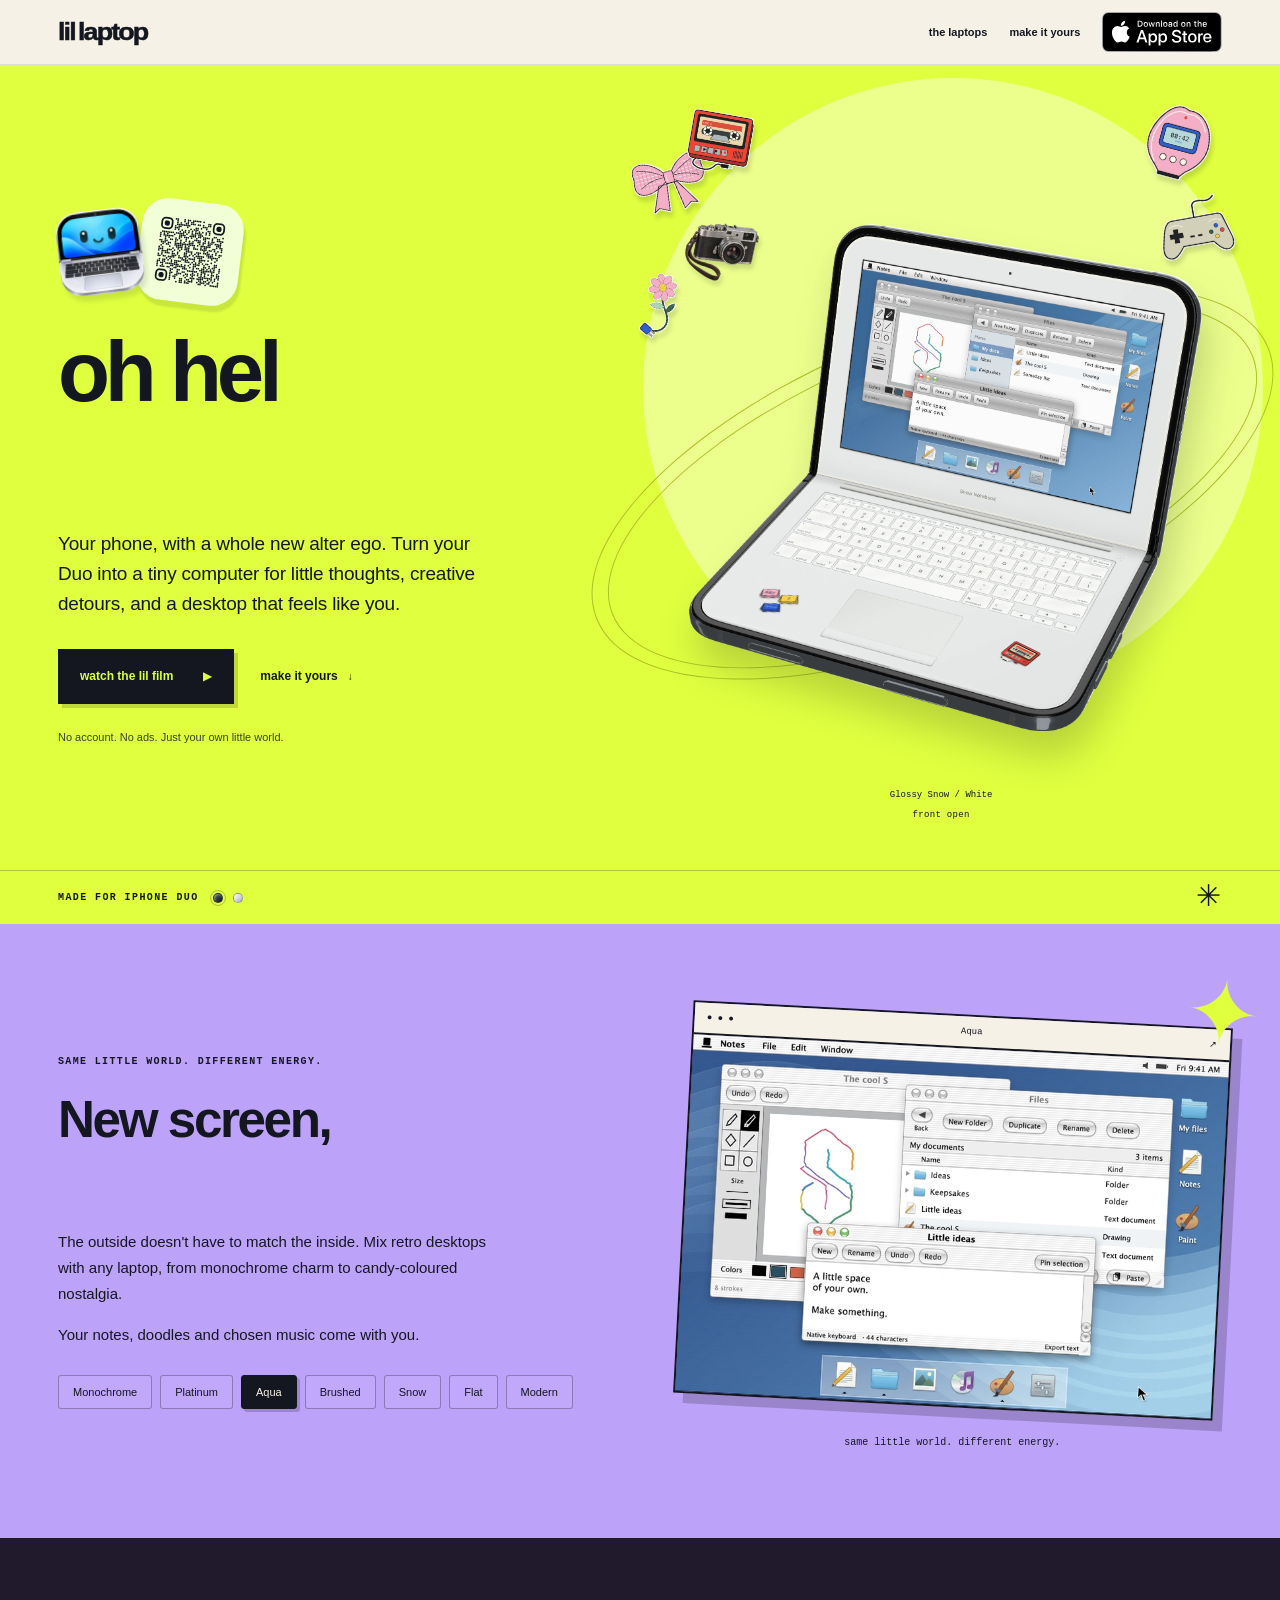
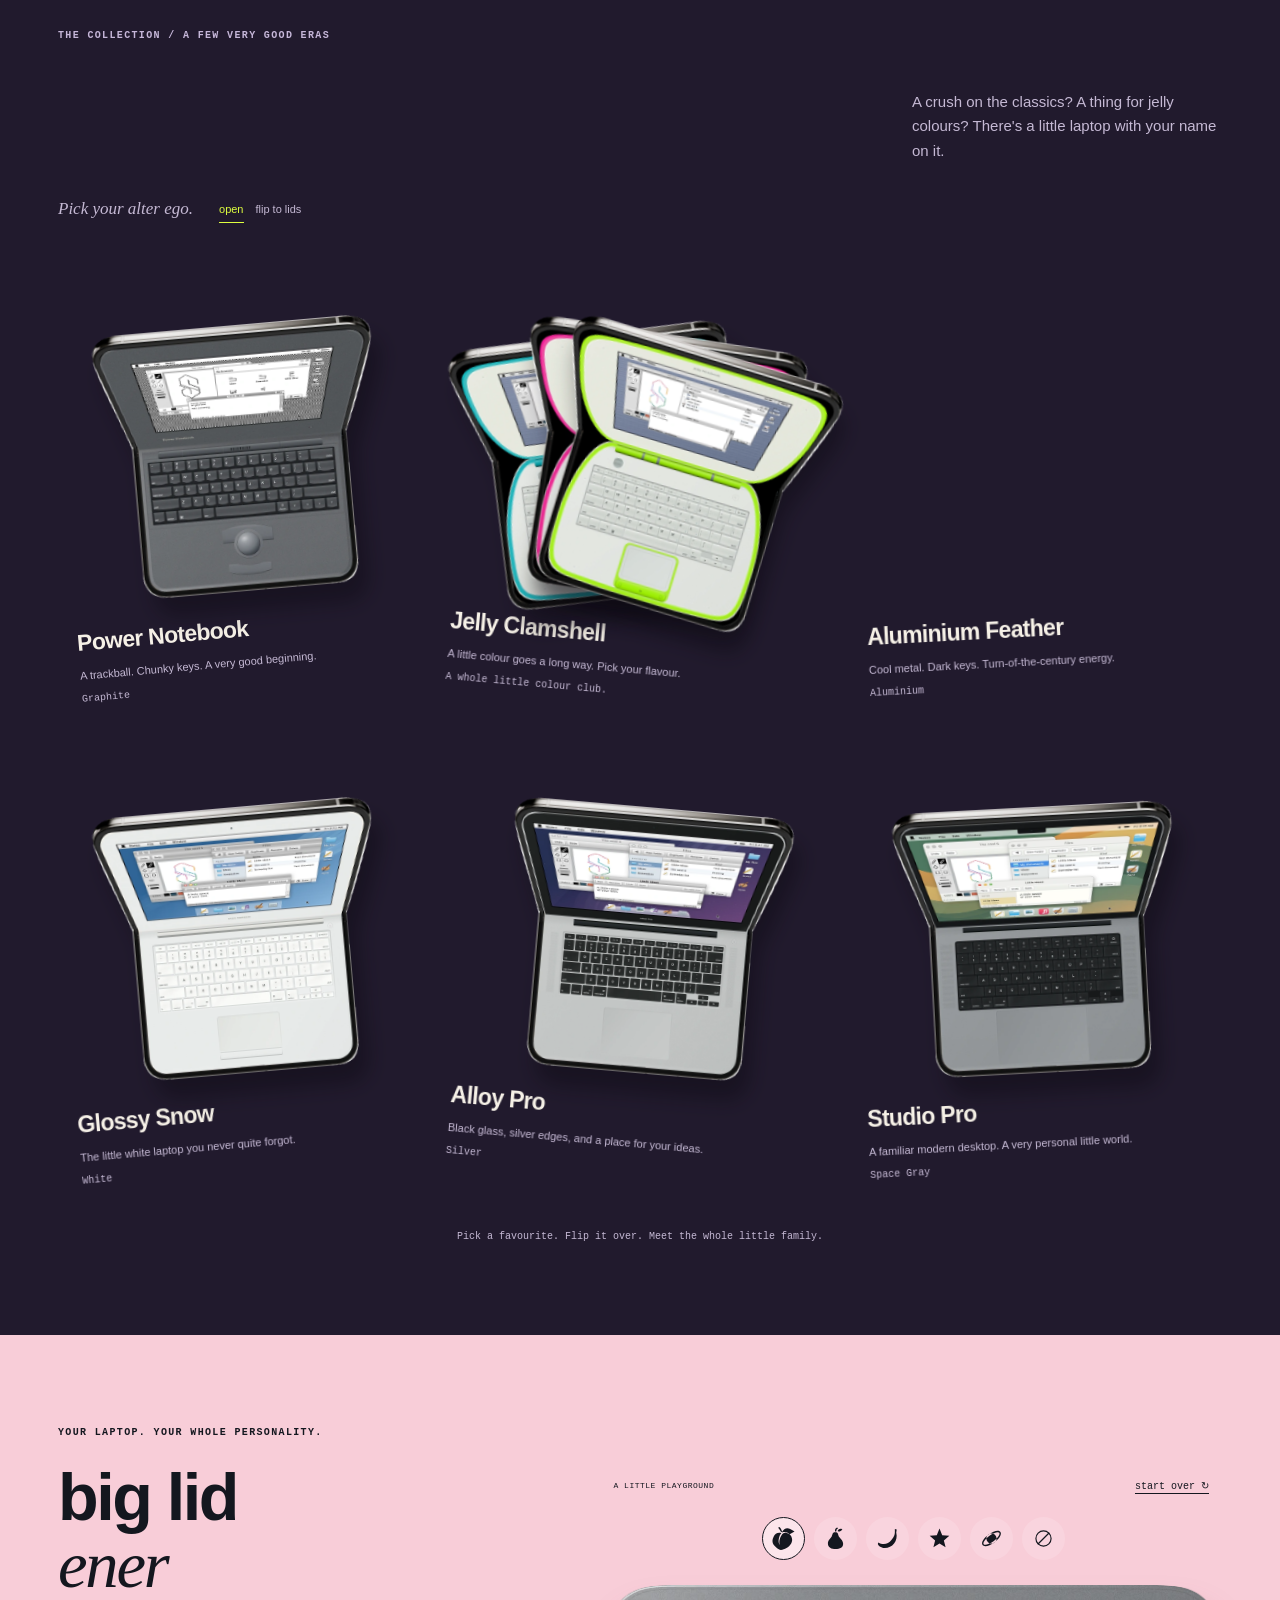
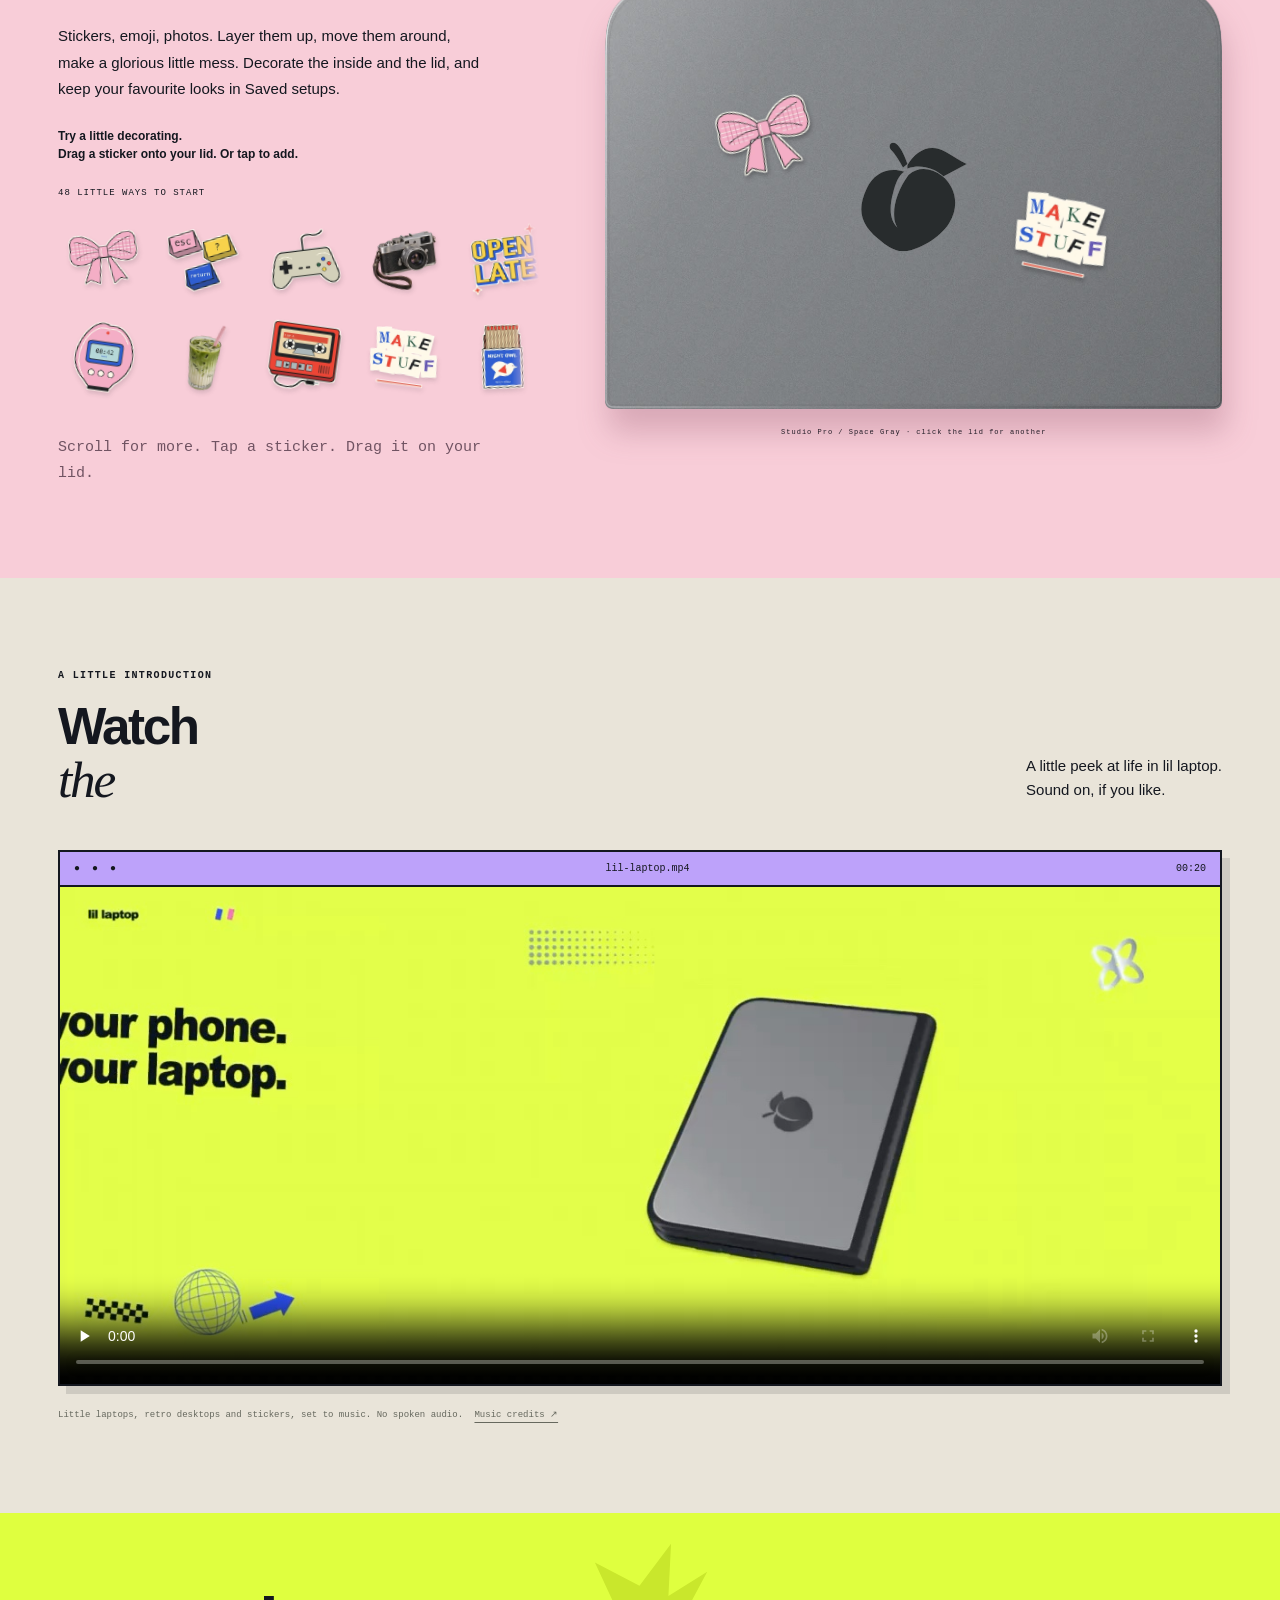
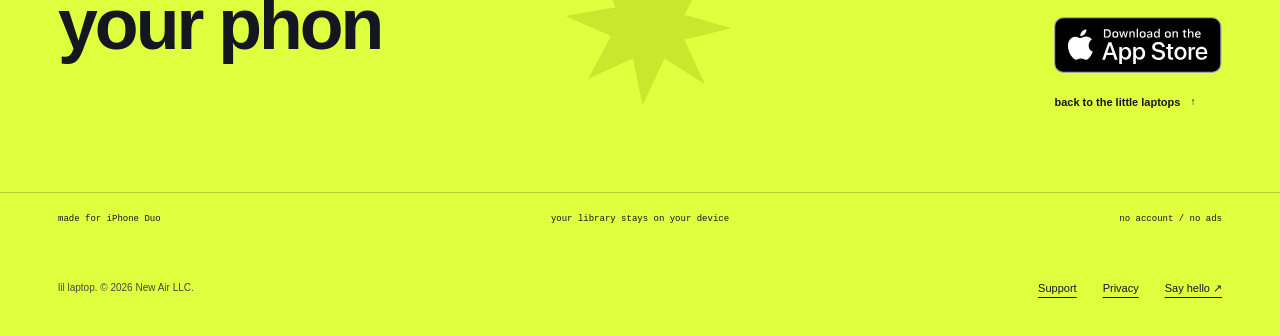
==== index.html @ af4fe659 "Keep approved window screenshots with the QR update Restore the approved overlapping Finder, Paint a" ====
<!doctype html>
<html lang="en"><head><meta charset="utf-8"><meta name="viewport" content="width=device-width,initial-scale=1">
<meta name="description" content="Turn your iPhone Duo into your own little laptop. Explore the collection, flip over their lids, and make room for notes, doodles, music and a little personality.">
<meta name="theme-color" content="#dfff3f"><meta http-equiv="Content-Security-Policy" content="default-src 'none'; style-src 'self' 'unsafe-inline'; script-src 'self'; img-src 'self'; media-src 'self'; base-uri 'none'; form-action 'none'">
<meta property="og:type" content="website"><meta property="og:title" content="lil laptop — old soul. new screen."><meta property="og:description" content="Laptop looks. Your own little world on iPhone Duo."><meta property="og:url" content="https://sentry93.github.io/lil-laptop/"><meta property="og:image" content="https://sentry93.github.io/lil-laptop/social.jpg?v=20261019-three-windows"><meta name="twitter:card" content="summary_large_image">
<link rel="canonical" href="https://sentry93.github.io/lil-laptop/"><link rel="icon" href="icon-32.png" sizes="32x32"><link rel="apple-touch-icon" href="icon-180.png"><link rel="stylesheet" href="style.css?v=20261019-qr-pop"><link rel="preload" href="hero-snow-open.webp?v=20261019-three-windows" as="image" fetchpriority="high"><script src="site.js?v=20261019-three-windows" defer></script><title>lil laptop — oh hello. again.</title><noscript><style>.hero-art[data-loading=true]{visibility:visible}</style></noscript></head>
<body><a class="skip" href="#main">Skip to content</a>
<header class="site-header"><div class="wrap nav-inner"><a class="brand" href="./" aria-label="lil laptop home"><span class="nav-icon" aria-hidden="true"><span class="app-icon-shell"><img src="lil-laptop-app-icon-1024.png" width="28" height="28" alt="" draggable="false"></span></span><span class="wordmark">lil laptop</span></a><nav aria-label="Main"><a href="#collection">the laptops</a><a href="#customize">make it yours</a><div class="nav-download"><a class="app-store-badge" href="https://apps.apple.com/us/app/lil-laptop/id6824160964" aria-label="Download lil laptop on the App Store"><svg aria-hidden="true" focusable="false" xmlns="http://www.w3.org/2000/svg" width="119.66407" height="40" viewBox="0 0 119.66407 40"><g><g><g><path d="M110.13477,0H9.53468c-.3667,0-.729,0-1.09473.002-.30615.002-.60986.00781-.91895.0127A13.21476,13.21476,0,0,0,5.5171.19141a6.66509,6.66509,0,0,0-1.90088.627A6.43779,6.43779,0,0,0,1.99757,1.99707,6.25844,6.25844,0,0,0,.81935,3.61816a6.60119,6.60119,0,0,0-.625,1.90332,12.993,12.993,0,0,0-.1792,2.002C.00587,7.83008.00489,8.1377,0,8.44434V31.5586c.00489.3105.00587.6113.01515.9219a12.99232,12.99232,0,0,0,.1792,2.0019,6.58756,6.58756,0,0,0,.625,1.9043A6.20778,6.20778,0,0,0,1.99757,38.001a6.27445,6.27445,0,0,0,1.61865,1.1787,6.70082,6.70082,0,0,0,1.90088.6308,13.45514,13.45514,0,0,0,2.0039.1768c.30909.0068.6128.0107.91895.0107C8.80567,40,9.168,40,9.53468,40H110.13477c.3594,0,.7246,0,1.084-.002.3047,0,.6172-.0039.9219-.0107a13.279,13.279,0,0,0,2-.1768,6.80432,6.80432,0,0,0,1.9082-.6308,6.27742,6.27742,0,0,0,1.6172-1.1787,6.39482,6.39482,0,0,0,1.1816-1.6143,6.60413,6.60413,0,0,0,.6191-1.9043,13.50643,13.50643,0,0,0,.1856-2.0019c.0039-.3106.0039-.6114.0039-.9219.0078-.3633.0078-.7246.0078-1.0938V9.53613c0-.36621,0-.72949-.0078-1.09179,0-.30664,0-.61426-.0039-.9209a13.5071,13.5071,0,0,0-.1856-2.002,6.6177,6.6177,0,0,0-.6191-1.90332,6.46619,6.46619,0,0,0-2.7988-2.7998,6.76754,6.76754,0,0,0-1.9082-.627,13.04394,13.04394,0,0,0-2-.17676c-.3047-.00488-.6172-.01074-.9219-.01269-.3594-.002-.7246-.002-1.084-.002Z" style="fill: #a6a6a6"/><path d="M8.44483,39.125c-.30468,0-.602-.0039-.90429-.0107a12.68714,12.68714,0,0,1-1.86914-.1631,5.88381,5.88381,0,0,1-1.65674-.5479,5.40573,5.40573,0,0,1-1.397-1.0166,5.32082,5.32082,0,0,1-1.02051-1.3965,5.72186,5.72186,0,0,1-.543-1.6572,12.41351,12.41351,0,0,1-.1665-1.875c-.00634-.2109-.01464-.9131-.01464-.9131V8.44434S.88185,7.75293.8877,7.5498a12.37039,12.37039,0,0,1,.16553-1.87207,5.7555,5.7555,0,0,1,.54346-1.6621A5.37349,5.37349,0,0,1,2.61183,2.61768,5.56543,5.56543,0,0,1,4.01417,1.59521a5.82309,5.82309,0,0,1,1.65332-.54394A12.58589,12.58589,0,0,1,7.543.88721L8.44532.875H111.21387l.9131.0127a12.38493,12.38493,0,0,1,1.8584.16259,5.93833,5.93833,0,0,1,1.6709.54785,5.59374,5.59374,0,0,1,2.415,2.41993,5.76267,5.76267,0,0,1,.5352,1.64892,12.995,12.995,0,0,1,.1738,1.88721c.0029.2832.0029.5874.0029.89014.0079.375.0079.73193.0079,1.09179V30.4648c0,.3633,0,.7178-.0079,1.0752,0,.3252,0,.6231-.0039.9297a12.73126,12.73126,0,0,1-.1709,1.8535,5.739,5.739,0,0,1-.54,1.67,5.48029,5.48029,0,0,1-1.0156,1.3857,5.4129,5.4129,0,0,1-1.3994,1.0225,5.86168,5.86168,0,0,1-1.668.5498,12.54218,12.54218,0,0,1-1.8692.1631c-.2929.0068-.5996.0107-.8974.0107l-1.084.002Z"/></g><g data-name="&lt;Group&gt;"><g data-name="&lt;Group&gt;"><g data-name="&lt;Group&gt;"><path data-name="&lt;Path&gt;" d="M24.76888,20.30068a4.94881,4.94881,0,0,1,2.35656-4.15206,5.06566,5.06566,0,0,0-3.99116-2.15768c-1.67924-.17626-3.30719,1.00483-4.1629,1.00483-.87227,0-2.18977-.98733-3.6085-.95814a5.31529,5.31529,0,0,0-4.47292,2.72787c-1.934,3.34842-.49141,8.26947,1.3612,10.97608.9269,1.32535,2.01018,2.8058,3.42763,2.7533,1.38706-.05753,1.9051-.88448,3.5794-.88448,1.65876,0,2.14479.88448,3.591.8511,1.48838-.02416,2.42613-1.33124,3.32051-2.66914a10.962,10.962,0,0,0,1.51842-3.09251A4.78205,4.78205,0,0,1,24.76888,20.30068Z" style="fill: #fff"/><path data-name="&lt;Path&gt;" d="M22.03725,12.21089a4.87248,4.87248,0,0,0,1.11452-3.49062,4.95746,4.95746,0,0,0-3.20758,1.65961,4.63634,4.63634,0,0,0-1.14371,3.36139A4.09905,4.09905,0,0,0,22.03725,12.21089Z" style="fill: #fff"/></g></g><g><path d="M42.30227,27.13965h-4.7334l-1.13672,3.35645H34.42727l4.4834-12.418h2.083l4.4834,12.418H43.438ZM38.0591,25.59082h3.752l-1.84961-5.44727h-.05176Z" style="fill: #fff"/><path d="M55.15969,25.96973c0,2.81348-1.50586,4.62109-3.77832,4.62109a3.0693,3.0693,0,0,1-2.84863-1.584h-.043v4.48438h-1.8584V21.44238H48.4302v1.50586h.03418a3.21162,3.21162,0,0,1,2.88281-1.60059C53.645,21.34766,55.15969,23.16406,55.15969,25.96973Zm-1.91016,0c0-1.833-.94727-3.03809-2.39258-3.03809-1.41992,0-2.375,1.23047-2.375,3.03809,0,1.82422.95508,3.0459,2.375,3.0459C52.30227,29.01563,53.24953,27.81934,53.24953,25.96973Z" style="fill: #fff"/><path d="M65.12453,25.96973c0,2.81348-1.50586,4.62109-3.77832,4.62109a3.0693,3.0693,0,0,1-2.84863-1.584h-.043v4.48438h-1.8584V21.44238H58.395v1.50586h.03418A3.21162,3.21162,0,0,1,61.312,21.34766C63.60988,21.34766,65.12453,23.16406,65.12453,25.96973Zm-1.91016,0c0-1.833-.94727-3.03809-2.39258-3.03809-1.41992,0-2.375,1.23047-2.375,3.03809,0,1.82422.95508,3.0459,2.375,3.0459C62.26711,29.01563,63.21438,27.81934,63.21438,25.96973Z" style="fill: #fff"/><path d="M71.71047,27.03613c.1377,1.23145,1.334,2.04,2.96875,2.04,1.56641,0,2.69336-.80859,2.69336-1.91895,0-.96387-.67969-1.541-2.28906-1.93652l-1.60937-.3877c-2.28027-.55078-3.33887-1.61719-3.33887-3.34766,0-2.14258,1.86719-3.61426,4.51855-3.61426,2.624,0,4.42285,1.47168,4.4834,3.61426h-1.876c-.1123-1.23926-1.13672-1.9873-2.63379-1.9873s-2.52148.75684-2.52148,1.8584c0,.87793.6543,1.39453,2.25488,1.79l1.36816.33594c2.54785.60254,3.60645,1.626,3.60645,3.44238,0,2.32324-1.85059,3.77832-4.79395,3.77832-2.75391,0-4.61328-1.4209-4.7334-3.667Z" style="fill: #fff"/><path d="M83.34621,19.2998v2.14258h1.72168v1.47168H83.34621v4.99121c0,.77539.34473,1.13672,1.10156,1.13672a5.80752,5.80752,0,0,0,.61133-.043v1.46289a5.10351,5.10351,0,0,1-1.03223.08594c-1.833,0-2.54785-.68848-2.54785-2.44434V22.91406H80.16262V21.44238H81.479V19.2998Z" style="fill: #fff"/><path d="M86.065,25.96973c0-2.84863,1.67773-4.63867,4.29395-4.63867,2.625,0,4.29492,1.79,4.29492,4.63867,0,2.85645-1.66113,4.63867-4.29492,4.63867C87.72609,30.6084,86.065,28.82617,86.065,25.96973Zm6.69531,0c0-1.9541-.89551-3.10742-2.40137-3.10742s-2.40039,1.16211-2.40039,3.10742c0,1.96191.89453,3.10645,2.40039,3.10645S92.76027,27.93164,92.76027,25.96973Z" style="fill: #fff"/><path d="M96.18606,21.44238h1.77246v1.541h.043a2.1594,2.1594,0,0,1,2.17773-1.63574,2.86616,2.86616,0,0,1,.63672.06934v1.73828a2.59794,2.59794,0,0,0-.835-.1123,1.87264,1.87264,0,0,0-1.93652,2.083v5.37012h-1.8584Z" style="fill: #fff"/><path d="M109.3843,27.83691c-.25,1.64355-1.85059,2.77148-3.89844,2.77148-2.63379,0-4.26855-1.76465-4.26855-4.5957,0-2.83984,1.64355-4.68164,4.19043-4.68164,2.50488,0,4.08008,1.7207,4.08008,4.46582v.63672h-6.39453v.1123a2.358,2.358,0,0,0,2.43555,2.56445,2.04834,2.04834,0,0,0,2.09082-1.27344Zm-6.28223-2.70215h4.52637a2.1773,2.1773,0,0,0-2.2207-2.29785A2.292,2.292,0,0,0,103.10207,25.13477Z" style="fill: #fff"/></g></g></g><g data-name="&lt;Group&gt;"><g><path d="M37.82619,8.731a2.63964,2.63964,0,0,1,2.80762,2.96484c0,1.90625-1.03027,3.002-2.80762,3.002H35.67092V8.731Zm-1.22852,5.123h1.125a1.87588,1.87588,0,0,0,1.96777-2.146,1.881,1.881,0,0,0-1.96777-2.13379h-1.125Z" style="fill: #fff"/><path d="M41.68068,12.44434a2.13323,2.13323,0,1,1,4.24707,0,2.13358,2.13358,0,1,1-4.24707,0Zm3.333,0c0-.97607-.43848-1.54687-1.208-1.54687-.77246,0-1.207.5708-1.207,1.54688,0,.98389.43457,1.55029,1.207,1.55029C44.57522,13.99463,45.01369,13.42432,45.01369,12.44434Z" style="fill: #fff"/><path d="M51.57326,14.69775h-.92187l-.93066-3.31641h-.07031l-.92676,3.31641h-.91309l-1.24121-4.50293h.90137l.80664,3.436h.06641l.92578-3.436h.85254l.92578,3.436h.07031l.80273-3.436h.88867Z" style="fill: #fff"/><path d="M53.85354,10.19482H54.709v.71533h.06641a1.348,1.348,0,0,1,1.34375-.80225,1.46456,1.46456,0,0,1,1.55859,1.6748v2.915h-.88867V12.00586c0-.72363-.31445-1.0835-.97168-1.0835a1.03294,1.03294,0,0,0-1.0752,1.14111v2.63428h-.88867Z" style="fill: #fff"/><path d="M59.09377,8.437h.88867v6.26074h-.88867Z" style="fill: #fff"/><path d="M61.21779,12.44434a2.13346,2.13346,0,1,1,4.24756,0,2.1338,2.1338,0,1,1-4.24756,0Zm3.333,0c0-.97607-.43848-1.54687-1.208-1.54687-.77246,0-1.207.5708-1.207,1.54688,0,.98389.43457,1.55029,1.207,1.55029C64.11232,13.99463,64.5508,13.42432,64.5508,12.44434Z" style="fill: #fff"/><path d="M66.4009,13.42432c0-.81055.60352-1.27783,1.6748-1.34424l1.21973-.07031v-.38867c0-.47559-.31445-.74414-.92187-.74414-.49609,0-.83984.18213-.93848.50049h-.86035c.09082-.77344.81836-1.26953,1.83984-1.26953,1.12891,0,1.76563.562,1.76563,1.51318v3.07666h-.85547v-.63281h-.07031a1.515,1.515,0,0,1-1.35254.707A1.36026,1.36026,0,0,1,66.4009,13.42432Zm2.89453-.38477v-.37646l-1.09961.07031c-.62012.0415-.90137.25244-.90137.64941,0,.40527.35156.64111.835.64111A1.0615,1.0615,0,0,0,69.29543,13.03955Z" style="fill: #fff"/><path d="M71.34816,12.44434c0-1.42285.73145-2.32422,1.86914-2.32422a1.484,1.484,0,0,1,1.38086.79h.06641V8.437h.88867v6.26074h-.85156v-.71143h-.07031a1.56284,1.56284,0,0,1-1.41406.78564C72.0718,14.772,71.34816,13.87061,71.34816,12.44434Zm.918,0c0,.95508.4502,1.52979,1.20313,1.52979.749,0,1.21191-.583,1.21191-1.52588,0-.93848-.46777-1.52979-1.21191-1.52979C72.72121,10.91846,72.26613,11.49707,72.26613,12.44434Z" style="fill: #fff"/><path d="M79.23,12.44434a2.13323,2.13323,0,1,1,4.24707,0,2.13358,2.13358,0,1,1-4.24707,0Zm3.333,0c0-.97607-.43848-1.54687-1.208-1.54687-.77246,0-1.207.5708-1.207,1.54688,0,.98389.43457,1.55029,1.207,1.55029C82.12453,13.99463,82.563,13.42432,82.563,12.44434Z" style="fill: #fff"/><path d="M84.66945,10.19482h.85547v.71533h.06641a1.348,1.348,0,0,1,1.34375-.80225,1.46456,1.46456,0,0,1,1.55859,1.6748v2.915H87.605V12.00586c0-.72363-.31445-1.0835-.97168-1.0835a1.03294,1.03294,0,0,0-1.0752,1.14111v2.63428h-.88867Z" style="fill: #fff"/><path d="M93.51516,9.07373v1.1416h.97559v.74854h-.97559V13.2793c0,.47168.19434.67822.63672.67822a2.96657,2.96657,0,0,0,.33887-.02051v.74023a2.9155,2.9155,0,0,1-.4834.04541c-.98828,0-1.38184-.34766-1.38184-1.21582v-2.543h-.71484v-.74854h.71484V9.07373Z" style="fill: #fff"/><path d="M95.70461,8.437h.88086v2.48145h.07031a1.3856,1.3856,0,0,1,1.373-.80664,1.48339,1.48339,0,0,1,1.55078,1.67871v2.90723H98.69v-2.688c0-.71924-.335-1.0835-.96289-1.0835a1.05194,1.05194,0,0,0-1.13379,1.1416v2.62988h-.88867Z" style="fill: #fff"/><path d="M104.76125,13.48193a1.828,1.828,0,0,1-1.95117,1.30273A2.04531,2.04531,0,0,1,100.73,12.46045a2.07685,2.07685,0,0,1,2.07617-2.35254c1.25293,0,2.00879.856,2.00879,2.27V12.688h-3.17969v.0498a1.1902,1.1902,0,0,0,1.19922,1.29,1.07934,1.07934,0,0,0,1.07129-.5459Zm-3.126-1.45117h2.27441a1.08647,1.08647,0,0,0-1.1084-1.1665A1.15162,1.15162,0,0,0,101.63527,12.03076Z" style="fill: #fff"/></g></g></g></svg></a></div></nav></div></header>
<main id="main">
<section class="hero"><div class="wrap hero-grid"><div class="hero-copy"><div class="hero-brand-pair"><span class="hero-app-icon app-icon-shell"><img src="lil-laptop-app-icon-1024.png" width="84" height="84" alt="lil laptop app icon" draggable="false"></span><a class="hero-qr" href="https://apps.apple.com/us/app/lil-laptop/id6824160964" aria-label="Enlarge the App Store QR code" aria-haspopup="dialog" aria-expanded="false" aria-controls="qr-dialog"><img src="app-store-qr.svg?v=20261019-green" width="84" height="84" alt="QR code for lil laptop on the App Store" draggable="false"></a></div><h1>oh hello.<br><em>again.</em></h1><p class="hero-intro">Your phone, with a whole new alter ego. Turn your Duo into a tiny computer for little thoughts, creative detours, and a desktop that feels like you.</p><div class="hero-actions"><a class="button button-dark" href="#watch">watch the lil film <span aria-hidden="true">▶</span></a><a class="text-link" href="#customize">make it yours <span aria-hidden="true">↓</span></a></div><p class="hero-note">No account. No ads. Just your own little world.</p></div>
<div class="hero-art" data-loading="true"><div class="hero-orbit" aria-hidden="true"></div><div class="hero-orbit second" aria-hidden="true"></div><div class="hero-glow" aria-hidden="true"></div><div class="hero-float"><div class="tilt"><button class="render-surface hero-device-button" type="button" id="hero-device-button" aria-label="Spin to see the back of Glossy Snow" aria-pressed="false" aria-describedby="hero-interaction-hint" data-side="open"><img class="hero-device" src="hero-snow-open.webp?v=20261019-three-windows" fetchpriority="high" decoding="async" width="1100" height="1089" alt="Glossy Snow on black iPhone Duo in the angled open pose."><svg class="hero-deck-stickers" viewBox="0 0 1100 1089" aria-hidden="true"><image data-deck-sticker="0" href="sticker-circuit-club-06.webp" width="100" height="100" transform="matrix(0.81865,0.11538,-0.29242,0.51462,251.6885,767.5)"/><image data-deck-sticker="1" href="sticker-circuit-club-03.webp" width="100" height="100" transform="matrix(0.5282,0.26247,-0.40038,0.32608,672.609,858.5725)"/><image data-deck-sticker="2" href="sticker-bow.webp" width="100" height="100" transform="matrix(0.51514,0.13161,-0.18903,0.31266,735.29,823.997)" style="display:none"/></svg></button></div></div><div class="hero-sticker-cloud" aria-hidden="true"><span class="cloud-sticker cloud-sticker-0" data-cloud-sticker="0"><img src="sticker-bow.webp" alt="" width="120" height="120"></span><span class="cloud-sticker cloud-sticker-1" data-cloud-sticker="1"><img src="sticker-circuit-club-03.webp" alt="" width="120" height="120"></span><span class="cloud-sticker cloud-sticker-2" data-cloud-sticker="2"><img src="sticker-circuit-club-07.webp" alt="" width="120" height="120"></span><span class="cloud-sticker cloud-sticker-3" data-cloud-sticker="3"><img src="sticker-circuit-club-08.webp" alt="" width="120" height="120"></span><span class="cloud-sticker cloud-sticker-4" data-cloud-sticker="4"><img src="sticker-flower.webp" alt="" width="120" height="120"></span><span class="cloud-sticker cloud-sticker-5" data-cloud-sticker="5"><img src="sticker-circuit-club-02.webp" alt="" width="120" height="120"></span></div><div class="hero-render-caption"><span id="hero-model-name">Glossy Snow / White</span></div><p class="hero-art-note" id="hero-interaction-hint">front open</p></div></div><div class="hero-foot wrap"><div class="hero-foot-caption"><span>MADE FOR IPHONE DUO</span><div class="duo-finishes" role="group" aria-label="iPhone Duo device finish"><button type="button" data-duo-finish="black" aria-pressed="true" aria-label="Black iPhone Duo" title="Black"><span class="finish-dot finish-black"></span></button><button type="button" data-duo-finish="silver" aria-pressed="false" aria-label="Silver iPhone Duo" title="Silver"><span class="finish-dot finish-silver"></span></button></div></div><span class="hero-foot-star" aria-hidden="true">✳</span></div></section>

<section class="desktop-section section-space" id="desktops"><div class="wrap desktop-grid"><div class="desktop-copy"><p class="eyebrow">SAME LITTLE WORLD. DIFFERENT ENERGY.</p><h2>New screen,<br><em>old soul.</em></h2><p>The outside doesn't have to match the inside. Mix retro desktops with any laptop, from monochrome charm to candy-coloured nostalgia.</p><p>Your notes, doodles and chosen music come with you.</p><div class="desktop-choices js-only" role="group" aria-label="Desktop interface"><button type="button" data-os="system7" aria-pressed="false">Monochrome</button><button type="button" data-os="macos86" aria-pressed="false">Platinum</button><button type="button" data-os="aqua101" aria-pressed="true">Aqua</button><button type="button" data-os="tiger104" aria-pressed="false">Brushed</button><button type="button" data-os="snow106" aria-pressed="false">Snow</button><button type="button" data-os="yosemite1010" aria-pressed="false">Flat</button><button type="button" data-os="sonoma14" aria-pressed="false">Modern</button></div></div><div class="desktop-showcase reveal"><div class="desktop-shell"><div class="desktop-window-bar"><span>● ● ●</span><span id="desktop-label">Aqua</span><span aria-hidden="true">↗</span></div><img id="desktop-image" src="desktop-aqua101.webp?v=20261019-three-windows" width="760" height="507" loading="lazy" alt="Aqua desktop with Finder, Paint and Notes windows open."></div><span class="desktop-spark" aria-hidden="true">✦</span><p>same little world. different energy.</p></div></div></section>
<section class="collection section-space" id="collection"><div class="wrap"><div class="section-heading reveal"><div><p class="eyebrow">THE COLLECTION / A FEW VERY GOOD ERAS</p><h2>Which lil laptop<br><em>feels like you?</em></h2></div><p>A crush on the classics? A thing for jelly colours? There's a little laptop with your name on it.</p></div><div class="collection-controls"><p><span id="collection-caption">Pick your alter ego.</span></p><div class="side-toggle js-only" role="group" aria-label="Laptop preview side"><button type="button" data-side="front" aria-pressed="true">open</button><button type="button" data-side="back" aria-pressed="false">flip to lids</button></div></div><noscript><p>Enable JavaScript to turn the laptops around and decorate their lids.</p></noscript><div class="models-grid" tabindex="-1" role="group" aria-label="Six lil laptops. Choose open or flip to lids."><article class="model-card" data-model="powerbook170">
 
 <button type="button" class="model-stage model-preview" aria-label="Flip Power Notebook and the collection to lids"><span class="device-flipper"><span class="device-face device-front"><img class="jelly-0" src="model-powerbook170-front.webp?v=20261019-three-windows" width="760" height="719" loading="lazy" decoding="async" alt="Power Notebook in Graphite, open on iPhone Duo."></span><span class="device-face device-back" aria-hidden="true"><img class="jelly-0" src="hero-power-rear.webp?v=20261019-brighter" width="640" height="440" loading="lazy" decoding="async" alt="Power Notebook in Graphite, back lid on iPhone Duo."></span></span></button>
 <h3>Power Notebook</h3><p>A trackball. Chunky keys. A very good beginning.</p>
 <div class="model-bottom"><span class="variant-name">Graphite</span></div>
 </article><article class="model-card" data-model="ibook1999">
 
 <button type="button" class="model-stage model-preview jelly-stage" aria-label="Flip Jelly Clamshell and the collection to lids"><span class="device-flipper"><span class="device-face device-front"><img class="jelly-0" src="model-ibook1999-front.webp?v=20261019-three-windows" width="760" height="719" loading="lazy" decoding="async" alt="Jelly Clamshell in Blueberry, open on iPhone Duo."><img class="jelly-1" src="model-ibook1999-tangerine-front.webp?v=20261019-three-windows" width="760" height="719" loading="lazy" decoding="async" alt="Jelly Clamshell in Tangerine, open on iPhone Duo."><img class="jelly-2" src="model-ibook1999-hotpink-front.webp?v=20261019-three-windows" width="760" height="719" loading="lazy" decoding="async" alt="Jelly Clamshell in Hot Pink, open on iPhone Duo."><img class="jelly-3" src="model-ibook1999-neongreen-front.webp?v=20261019-three-windows" width="760" height="719" loading="lazy" decoding="async" alt="Jelly Clamshell in Neon Green, open on iPhone Duo."></span><span class="device-face device-back" aria-hidden="true"><img class="jelly-0" src="hero-blue-rear.webp?v=20261019-brighter" width="640" height="440" loading="lazy" decoding="async" alt="Jelly Clamshell in Blueberry, back lid on iPhone Duo."><img class="jelly-1" src="hero-orange-rear.webp?v=20261019-brighter" width="640" height="440" loading="lazy" decoding="async" alt="Jelly Clamshell in Tangerine, back lid on iPhone Duo."><img class="jelly-2" src="hero-pink-rear.webp?v=20261019-brighter" width="640" height="440" loading="lazy" decoding="async" alt="Jelly Clamshell in Hot Pink, back lid on iPhone Duo."><img class="jelly-3" src="hero-green-rear.webp?v=20261019-brighter" width="640" height="440" loading="lazy" decoding="async" alt="Jelly Clamshell in Neon Green, back lid on iPhone Duo."></span></span></button>
 <h3>Jelly Clamshell</h3><p>A little colour goes a long way. Pick your flavour.</p>
 <div class="model-bottom"><span class="variant-name">A whole little colour club.</span></div>
 </article><article class="model-card" data-model="titanium2001">
 
 <button type="button" class="model-stage model-preview" aria-label="Flip Aluminium Feather and the collection to lids"><span class="device-flipper"><span class="device-face device-front"><img class="jelly-0" src="model-titanium2001-front.webp?v=20261019-three-windows" width="760" height="719" loading="lazy" decoding="async" alt="Aluminium Feather in Aluminium, open on iPhone Duo."></span><span class="device-face device-back" aria-hidden="true"><img class="jelly-0" src="hero-titanium-rear.webp?v=20261019-brighter" width="640" height="440" loading="lazy" decoding="async" alt="Aluminium Feather in Aluminium, back lid on iPhone Duo."></span></span></button>
 <h3>Aluminium Feather</h3><p>Cool metal. Dark keys. Turn-of-the-century energy.</p>
 <div class="model-bottom"><span class="variant-name">Aluminium</span></div>
 </article><article class="model-card" data-model="macbook2006">
 
 <button type="button" class="model-stage model-preview" aria-label="Flip Glossy Snow and the collection to lids"><span class="device-flipper"><span class="device-face device-front"><img class="jelly-0" src="model-macbook2006-front.webp?v=20261019-three-windows" width="760" height="719" loading="lazy" decoding="async" alt="Glossy Snow in White, open on iPhone Duo."></span><span class="device-face device-back" aria-hidden="true"><img class="jelly-0" src="hero-snow-rear.webp?v=20261019-brighter" width="640" height="440" loading="lazy" decoding="async" alt="Glossy Snow in White, back lid on iPhone Duo."></span></span></button>
 <h3>Glossy Snow</h3><p>The little white laptop you never quite forgot.</p>
 <div class="model-bottom"><span class="variant-name">White</span></div>
 </article><article class="model-card" data-model="unibody2008">
 
 <button type="button" class="model-stage model-preview" aria-label="Flip Alloy Pro and the collection to lids"><span class="device-flipper"><span class="device-face device-front"><img class="jelly-0" src="model-unibody2008-front.webp?v=20261019-three-windows" width="760" height="719" loading="lazy" decoding="async" alt="Alloy Pro in Silver, open on iPhone Duo."></span><span class="device-face device-back" aria-hidden="true"><img class="jelly-0" src="hero-alloy-rear.webp?v=20261019-brighter" width="640" height="440" loading="lazy" decoding="async" alt="Alloy Pro in Silver, back lid on iPhone Duo."></span></span></button>
 <h3>Alloy Pro</h3><p>Black glass, silver edges, and a place for your ideas.</p>
 <div class="model-bottom"><span class="variant-name">Silver</span></div>
 </article><article class="model-card" data-model="pro2021">
 
 <button type="button" class="model-stage model-preview" aria-label="Flip Studio Pro and the collection to lids"><span class="device-flipper"><span class="device-face device-front"><img class="jelly-0" src="model-pro2021-front.webp?v=20261019-three-windows" width="760" height="719" loading="lazy" decoding="async" alt="Studio Pro in Space Gray, open on iPhone Duo."></span><span class="device-face device-back" aria-hidden="true"><img class="jelly-0" src="hero-studio-rear.webp?v=20261019-brighter" width="640" height="440" loading="lazy" decoding="async" alt="Studio Pro in Space Gray, back lid on iPhone Duo."></span></span></button>
 <h3>Studio Pro</h3><p>A familiar modern desktop. A very personal little world.</p>
 <div class="model-bottom"><span class="variant-name">Space Gray</span></div>
 </article></div><p class="collection-note">Pick a favourite. Flip it over. Meet the whole little family.</p></div></section>


<section class="personal personal-studio section-space" id="customize"><div class="wrap personal-grid"><div class="personal-copy"><p class="eyebrow">YOUR LAPTOP. YOUR WHOLE PERSONALITY.</p><h2>big lid<br><em>energy.</em></h2><p>Stickers, emoji, photos. Layer them up, move them around, make a glorious little mess. Decorate the inside and the lid, and keep your favourite looks in Saved setups.</p><div class="playground-intro js-only"><p>Try a little decorating.<br>Drag a sticker onto your lid. Or tap to add.</p></div><div class="sticker-shelf-heading"><span>48 LITTLE WAYS TO START</span></div><div class="sticker-tray js-only" role="group" tabindex="0" aria-label="Two rows of stickers. Scroll horizontally to explore."><button type="button" data-sticker="bow" aria-label="Add Checked Bow sticker" title="Checked Bow"><img src="sticker-bow.webp" width="82" height="82" loading="lazy" alt=""></button><button type="button" data-sticker="circuit-club-07" aria-label="Add Minute Keeper sticker" title="Minute Keeper"><img src="sticker-circuit-club-07.webp" width="82" height="82" loading="lazy" alt=""></button><button type="button" data-sticker="circuit-club-06" aria-label="Add Keycap Trio sticker" title="Keycap Trio"><img src="sticker-circuit-club-06.webp" width="82" height="82" loading="lazy" alt=""></button><button type="button" data-sticker="fruit-stand-02" aria-label="Add Iced Matcha sticker" title="Iced Matcha"><img src="sticker-fruit-stand-02.webp" width="82" height="82" loading="lazy" alt=""></button><button type="button" data-sticker="circuit-club-08" aria-label="Add Extra Life sticker" title="Extra Life"><img src="sticker-circuit-club-08.webp" width="82" height="82" loading="lazy" alt=""></button><button type="button" data-sticker="circuit-club-02" aria-label="Add Side A sticker" title="Side A"><img src="sticker-circuit-club-02.webp" width="82" height="82" loading="lazy" alt=""></button><button type="button" data-sticker="circuit-club-03" aria-label="Add Pocket Rangefinder sticker" title="Pocket Rangefinder"><img src="sticker-circuit-club-03.webp" width="82" height="82" loading="lazy" alt=""></button><button type="button" data-sticker="make-stuff" aria-label="Add Make Stuff sticker" title="Make Stuff"><img src="sticker-make-stuff.webp" width="82" height="82" loading="lazy" alt=""></button><button type="button" data-sticker="open-late" aria-label="Add Open Late sticker" title="Open Late"><img src="sticker-open-late.webp" width="82" height="82" loading="lazy" alt=""></button><button type="button" data-sticker="fruit-stand-05" aria-label="Add Night Owl Matches sticker" title="Night Owl Matches"><img src="sticker-fruit-stand-05.webp" width="82" height="82" loading="lazy" alt=""></button><button type="button" data-sticker="circuit-club-10" aria-label="Add Human Inside sticker" title="Human Inside"><img src="sticker-circuit-club-10.webp" width="82" height="82" loading="lazy" alt=""></button><button type="button" data-sticker="flower" aria-label="Add Power Flower sticker" title="Power Flower"><img src="sticker-flower.webp" width="82" height="82" loading="lazy" alt=""></button><button type="button" data-sticker="wayfarer-01" aria-label="Add Lunar Moth sticker" title="Lunar Moth"><img src="sticker-wayfarer-01.webp" width="82" height="82" loading="lazy" alt=""></button><button type="button" data-sticker="fruit-stand-04" aria-label="Add Special Delivery sticker" title="Special Delivery"><img src="sticker-fruit-stand-04.webp" width="82" height="82" loading="lazy" alt=""></button><button type="button" data-sticker="fruit-stand-03" aria-label="Add Blue Espresso sticker" title="Blue Espresso"><img src="sticker-fruit-stand-03.webp" width="82" height="82" loading="lazy" alt=""></button><button type="button" data-sticker="circuit-club-04" aria-label="Add Patch Cable sticker" title="Patch Cable"><img src="sticker-circuit-club-04.webp" width="82" height="82" loading="lazy" alt=""></button><button type="button" data-sticker="circuit-club-09" aria-label="Add Save Something sticker" title="Save Something"><img src="sticker-circuit-club-09.webp" width="82" height="82" loading="lazy" alt=""></button><button type="button" data-sticker="type-and-play-02" aria-label="Add Soft Ware sticker" title="Soft Ware"><img src="sticker-type-and-play-02.webp" width="82" height="82" loading="lazy" alt=""></button><button type="button" data-sticker="fruit-stand-01" aria-label="Add Late Lunch Tin sticker" title="Late Lunch Tin"><img src="sticker-fruit-stand-01.webp" width="82" height="82" loading="lazy" alt=""></button><button type="button" data-sticker="fruit-stand-10" aria-label="Add Good Eggs sticker" title="Good Eggs"><img src="sticker-fruit-stand-10.webp" width="82" height="82" loading="lazy" alt=""></button><button type="button" data-sticker="fruit-stand-08" aria-label="Add Lucky Charms sticker" title="Lucky Charms"><img src="sticker-fruit-stand-08.webp" width="82" height="82" loading="lazy" alt=""></button><button type="button" data-sticker="wayfarer-07" aria-label="Add Jewel Beetle sticker" title="Jewel Beetle"><img src="sticker-wayfarer-07.webp" width="82" height="82" loading="lazy" alt=""></button><button type="button" data-sticker="fruit-stand-12" aria-label="Add One More Chapter sticker" title="One More Chapter"><img src="sticker-fruit-stand-12.webp" width="82" height="82" loading="lazy" alt=""></button><button type="button" data-sticker="type-and-play-10" aria-label="Add Side Quest sticker" title="Side Quest"><img src="sticker-type-and-play-10.webp" width="82" height="82" loading="lazy" alt=""></button><button type="button" data-sticker="wayfarer-08" aria-label="Add Silver Sardine sticker" title="Silver Sardine"><img src="sticker-wayfarer-08.webp" width="82" height="82" loading="lazy" alt=""></button><button type="button" data-sticker="fruit-stand-06" aria-label="Add Striped Vase sticker" title="Striped Vase"><img src="sticker-fruit-stand-06.webp" width="82" height="82" loading="lazy" alt=""></button><button type="button" data-sticker="circuit-club-05" aria-label="Add Waveform Lab sticker" title="Waveform Lab"><img src="sticker-circuit-club-05.webp" width="82" height="82" loading="lazy" alt=""></button><button type="button" data-sticker="circuit-club-01" aria-label="Add Desktop Garden sticker" title="Desktop Garden"><img src="sticker-circuit-club-01.webp" width="82" height="82" loading="lazy" alt=""></button><button type="button" data-sticker="wayfarer-12" aria-label="Add Elsewhere Map sticker" title="Elsewhere Map"><img src="sticker-wayfarer-12.webp" width="82" height="82" loading="lazy" alt=""></button><button type="button" data-sticker="circuit-club-11" aria-label="Add Orbital Relay sticker" title="Orbital Relay"><img src="sticker-circuit-club-11.webp" width="82" height="82" loading="lazy" alt=""></button><button type="button" data-sticker="wayfarer-10" aria-label="Add Moon Study sticker" title="Moon Study"><img src="sticker-wayfarer-10.webp" width="82" height="82" loading="lazy" alt=""></button><button type="button" data-sticker="fruit-stand-11" aria-label="Add Day Dream Bottle sticker" title="Day Dream Bottle"><img src="sticker-fruit-stand-11.webp" width="82" height="82" loading="lazy" alt=""></button><button type="button" data-sticker="fruit-stand-07" aria-label="Add Red Canvas sticker" title="Red Canvas"><img src="sticker-fruit-stand-07.webp" width="82" height="82" loading="lazy" alt=""></button><button type="button" data-sticker="wayfarer-11" aria-label="Add Wild Stems sticker" title="Wild Stems"><img src="sticker-wayfarer-11.webp" width="82" height="82" loading="lazy" alt=""></button><button type="button" data-sticker="wayfarer-03" aria-label="Add Fern Frond sticker" title="Fern Frond"><img src="sticker-wayfarer-03.webp" width="82" height="82" loading="lazy" alt=""></button><button type="button" data-sticker="wayfarer-09" aria-label="Add Ribbon Snake sticker" title="Ribbon Snake"><img src="sticker-wayfarer-09.webp" width="82" height="82" loading="lazy" alt=""></button><button type="button" data-sticker="wayfarer-06" aria-label="Add Slow Traveller sticker" title="Slow Traveller"><img src="sticker-wayfarer-06.webp" width="82" height="82" loading="lazy" alt=""></button><button type="button" data-sticker="wayfarer-05" aria-label="Add Forest Floor sticker" title="Forest Floor"><img src="sticker-wayfarer-05.webp" width="82" height="82" loading="lazy" alt=""></button><button type="button" data-sticker="wayfarer-02" aria-label="Add Quiet Heron sticker" title="Quiet Heron"><img src="sticker-wayfarer-02.webp" width="82" height="82" loading="lazy" alt=""></button><button type="button" data-sticker="wayfarer-04" aria-label="Add Long Way Home sticker" title="Long Way Home"><img src="sticker-wayfarer-04.webp" width="82" height="82" loading="lazy" alt=""></button><button type="button" data-sticker="type-and-play-12" aria-label="Add Good Enough sticker" title="Good Enough"><img src="sticker-type-and-play-12.webp" width="82" height="82" loading="lazy" alt=""></button><button type="button" data-sticker="type-and-play-11" aria-label="Add A Little Wonder sticker" title="A Little Wonder"><img src="sticker-type-and-play-11.webp" width="82" height="82" loading="lazy" alt=""></button><button type="button" data-sticker="type-and-play-09" aria-label="Add Local Only sticker" title="Local Only"><img src="sticker-type-and-play-09.webp" width="82" height="82" loading="lazy" alt=""></button><button type="button" data-sticker="type-and-play-08" aria-label="Add One More Page sticker" title="One More Page"><img src="sticker-type-and-play-08.webp" width="82" height="82" loading="lazy" alt=""></button><button type="button" data-sticker="type-and-play-06" aria-label="Add And Then Some sticker" title="And Then Some"><img src="sticker-type-and-play-06.webp" width="82" height="82" loading="lazy" alt=""></button><button type="button" data-sticker="type-and-play-04" aria-label="Add Stay Curious sticker" title="Stay Curious"><img src="sticker-type-and-play-04.webp" width="82" height="82" loading="lazy" alt=""></button><button type="button" data-sticker="type-and-play-05" aria-label="Add Slow Is A Speed sticker" title="Slow Is A Speed"><img src="sticker-type-and-play-05.webp" width="82" height="82" loading="lazy" alt=""></button><button type="button" data-sticker="type-and-play-07" aria-label="Add Less But Better sticker" title="Less But Better"><img src="sticker-type-and-play-07.webp" width="82" height="82" loading="lazy" alt=""></button></div><p class="sticker-hint">Scroll for more. Tap a sticker. Drag it on your lid.</p></div><div class="playground-card reveal"><div class="playground-top"><span>A LITTLE PLAYGROUND</span><button id="reset-stickers" class="js-only" type="button">start over ↻</button></div><div class="lid-mark-picker"><div class="lid-mark-choices" role="group" aria-label="Choose a lid logo"><button type="button" data-mark="peach" aria-label="Peach lid logo" title="Peach" aria-pressed="true"><svg viewBox="0 0 100 100" aria-hidden="true"><use href="#lid-mark-peach"/></svg></button><button type="button" data-mark="pear" aria-label="Pear lid logo" title="Pear" aria-pressed="false"><svg viewBox="0 0 100 100" aria-hidden="true"><use href="#lid-mark-pear"/></svg></button><button type="button" data-mark="banana" aria-label="Banana lid logo" title="Banana" aria-pressed="false"><svg viewBox="0 0 100 100" aria-hidden="true"><use href="#lid-mark-banana"/></svg></button><button type="button" data-mark="star" aria-label="Star lid logo" title="Star" aria-pressed="false"><svg viewBox="0 0 100 100" aria-hidden="true"><use href="#lid-mark-star"/></svg></button><button type="button" data-mark="orbit" aria-label="Orbit lid logo" title="Orbit" aria-pressed="false"><svg viewBox="0 0 100 100" aria-hidden="true"><use href="#lid-mark-orbit"/></svg></button><button type="button" data-mark="none" aria-label="No mark lid logo" title="No mark" aria-pressed="false"><svg viewBox="0 0 100 100" aria-hidden="true"><circle cx="50" cy="50" r="33" fill="none" stroke="currentColor" stroke-width="5"/><path d="M25 75 75 25" fill="none" stroke="currentColor" stroke-width="5"/></svg></button></div></div><div class="sticker-canvas" id="sticker-canvas" role="group" aria-label="Decorate your laptop lid"><svg class="lid-mark-definitions" width="0" height="0" aria-hidden="true"><defs><symbol id="lid-mark-banana" viewBox="0 0 100 100"><path d="M82.000 9.000 L90.000 11.000 L88.000 24.000 C98.000 65.000 66.000 96.000 31.000 91.000 C21.000 88.000 9.000 82.000 8.000 74.000 L10.000 67.000 C28.000 79.000 53.000 77.000 67.000 57.000 C79.000 43.000 82.000 32.000 82.000 23.000 Z"/></symbol><symbol id="lid-mark-orbit" viewBox="0 0 100 100"><path d="M72.000 50.000 C72.000 62.150 62.150 72.000 50.000 72.000 C37.850 72.000 28.000 62.150 28.000 50.000 C28.000 37.850 37.850 28.000 50.000 28.000 C62.150 28.000 72.000 37.850 72.000 50.000 Z M83.979 25.313 C88.406 31.407 77.693 48.421 58.817 62.135 C39.940 75.850 20.449 80.781 16.021 74.687 C11.594 68.593 22.307 51.579 41.183 37.865 C60.060 24.150 79.551 19.219 83.979 25.313 Z M88.833 21.786 C81.574 11.796 58.993 17.509 37.657 33.011 C16.320 48.512 3.908 68.223 11.167 78.214 C18.426 88.204 41.007 82.491 62.343 66.989 C83.680 51.488 96.092 31.777 88.833 21.786 Z"/></symbol><symbol id="lid-mark-peach" viewBox="0 0 100 100"><path d="M41.000 27.000 C26.000 22.000 13.000 29.000 7.000 42.000 C-4.000 65.000 4.000 78.000 21.000 91.000 C27.000 96.000 32.000 98.000 39.000 100.000 C54.000 99.000 74.000 87.000 82.000 74.000 C93.000 56.000 86.000 39.000 76.000 31.000 C65.000 23.000 54.000 22.000 45.000 30.000 C36.000 42.000 31.000 57.000 32.000 68.000 C32.000 71.000 33.000 75.000 35.000 78.000 C28.000 72.000 27.000 60.000 31.000 46.000 C33.000 38.000 36.000 30.000 41.000 27.000 Z M44.000 21.000 C51.000 9.000 64.000 0.000 79.000 9.000 C86.000 13.000 92.000 17.000 98.000 20.000 L77.000 31.000 C67.000 23.000 56.000 20.000 44.000 24.000 Z M40.000 23.000 C37.000 18.000 33.000 11.000 29.000 7.000 C26.000 3.000 29.000 -1.000 33.000 1.000 C38.000 4.000 42.000 14.000 44.000 20.000 Z"/></symbol><symbol id="lid-mark-pear" viewBox="0 0 100 100"><path d="M48.000 23.000 C37.000 22.000 38.000 32.000 33.000 42.000 C29.000 49.000 17.000 56.000 17.000 71.000 C16.000 91.000 34.000 96.000 50.000 96.000 C69.000 96.000 85.000 89.000 83.000 71.000 C82.000 56.000 70.000 49.000 65.000 42.000 C60.000 32.000 63.000 23.000 48.000 23.000 Z M48.000 20.000 C46.000 10.000 52.000 3.000 57.000 2.000 L61.000 5.000 Q53.000 8.000 53.000 20.000 Z M59.000 17.000 Q64.000 5.000 80.000 9.000 Q74.000 24.000 59.000 17.000 Z"/></symbol><symbol id="lid-mark-star" viewBox="0 0 100 100"><path d="M50.000 7.000 L61.756 35.820 L92.798 38.094 L69.021 58.180 L76.450 88.406 L50.000 72.000 L23.550 88.406 L30.979 58.180 L7.202 38.094 L38.244 35.820 Z"/></symbol></defs></svg><button type="button" class="lid-cycle-button" id="cycle-lid" aria-label="Try the next laptop lid. Currently Studio Pro in Space Gray."><img class="playground-lid" src="play-lid-pro2021.webp" width="640" height="440" loading="lazy" alt="Studio Pro lid in Space Gray, ready to decorate."></button><svg class="playground-mark" viewBox="0 0 100 100" aria-hidden="true"><use href="#lid-mark-peach"/></svg><div id="placed-stickers"></div></div><p class="playground-footer" id="playground-lid-caption">Studio Pro / Space Gray · click the lid for another</p></div></div><p class="sr-only" id="playground-status" aria-live="polite"></p></section>
<section class="film-section section-space" id="watch"><div class="wrap"><div class="section-heading reveal"><div><p class="eyebrow">A LITTLE INTRODUCTION</p><h2>Watch<br><em>the lil film</em></h2></div><p>A little peek at life in lil laptop.<br>Sound on, if you like.</p></div><div class="video-frame reveal"><div class="film-bar"><span>● ● ●</span><span>lil-laptop.mp4</span><span>00:20</span></div><video controls playsinline preload="none" poster="trailer-poster.jpg" width="1280" height="548" aria-label="lil laptop trailer" aria-describedby="film-description"><source src="lil-laptop-trailer.mp4" type="video/mp4"><p><a href="lil-laptop-trailer.mp4">Watch the trailer</a>.</p></video></div><p class="film-caption" id="film-description">Little laptops, retro desktops and stickers, set to music. No spoken audio. <a href="video-credits.txt">Music credits ↗</a></p></div></section>
<section class="closer"><div class="wrap closer-inner"><div class="closer-star" aria-hidden="true"><svg viewBox="0 0 100 100" aria-hidden="true"><path d="M50 2 57 32 75 12 69 40 98 40 73 54 92 76 65 68 60 98 47 73 25 92 31 64 2 60 29 47 10 25 39 31Z" fill="currentColor"/></svg></div><div class="closer-copy"><h2>your phone's<br><em>alter ego.</em></h2></div><div class="closer-download"><div class="app-store-cta"><a class="app-store-badge" href="https://apps.apple.com/us/app/lil-laptop/id6824160964" aria-label="Download lil laptop on the App Store"><svg aria-hidden="true" focusable="false" xmlns="http://www.w3.org/2000/svg" width="119.66407" height="40" viewBox="0 0 119.66407 40"><g><g><g><path d="M110.13477,0H9.53468c-.3667,0-.729,0-1.09473.002-.30615.002-.60986.00781-.91895.0127A13.21476,13.21476,0,0,0,5.5171.19141a6.66509,6.66509,0,0,0-1.90088.627A6.43779,6.43779,0,0,0,1.99757,1.99707,6.25844,6.25844,0,0,0,.81935,3.61816a6.60119,6.60119,0,0,0-.625,1.90332,12.993,12.993,0,0,0-.1792,2.002C.00587,7.83008.00489,8.1377,0,8.44434V31.5586c.00489.3105.00587.6113.01515.9219a12.99232,12.99232,0,0,0,.1792,2.0019,6.58756,6.58756,0,0,0,.625,1.9043A6.20778,6.20778,0,0,0,1.99757,38.001a6.27445,6.27445,0,0,0,1.61865,1.1787,6.70082,6.70082,0,0,0,1.90088.6308,13.45514,13.45514,0,0,0,2.0039.1768c.30909.0068.6128.0107.91895.0107C8.80567,40,9.168,40,9.53468,40H110.13477c.3594,0,.7246,0,1.084-.002.3047,0,.6172-.0039.9219-.0107a13.279,13.279,0,0,0,2-.1768,6.80432,6.80432,0,0,0,1.9082-.6308,6.27742,6.27742,0,0,0,1.6172-1.1787,6.39482,6.39482,0,0,0,1.1816-1.6143,6.60413,6.60413,0,0,0,.6191-1.9043,13.50643,13.50643,0,0,0,.1856-2.0019c.0039-.3106.0039-.6114.0039-.9219.0078-.3633.0078-.7246.0078-1.0938V9.53613c0-.36621,0-.72949-.0078-1.09179,0-.30664,0-.61426-.0039-.9209a13.5071,13.5071,0,0,0-.1856-2.002,6.6177,6.6177,0,0,0-.6191-1.90332,6.46619,6.46619,0,0,0-2.7988-2.7998,6.76754,6.76754,0,0,0-1.9082-.627,13.04394,13.04394,0,0,0-2-.17676c-.3047-.00488-.6172-.01074-.9219-.01269-.3594-.002-.7246-.002-1.084-.002Z" style="fill: #a6a6a6"/><path d="M8.44483,39.125c-.30468,0-.602-.0039-.90429-.0107a12.68714,12.68714,0,0,1-1.86914-.1631,5.88381,5.88381,0,0,1-1.65674-.5479,5.40573,5.40573,0,0,1-1.397-1.0166,5.32082,5.32082,0,0,1-1.02051-1.3965,5.72186,5.72186,0,0,1-.543-1.6572,12.41351,12.41351,0,0,1-.1665-1.875c-.00634-.2109-.01464-.9131-.01464-.9131V8.44434S.88185,7.75293.8877,7.5498a12.37039,12.37039,0,0,1,.16553-1.87207,5.7555,5.7555,0,0,1,.54346-1.6621A5.37349,5.37349,0,0,1,2.61183,2.61768,5.56543,5.56543,0,0,1,4.01417,1.59521a5.82309,5.82309,0,0,1,1.65332-.54394A12.58589,12.58589,0,0,1,7.543.88721L8.44532.875H111.21387l.9131.0127a12.38493,12.38493,0,0,1,1.8584.16259,5.93833,5.93833,0,0,1,1.6709.54785,5.59374,5.59374,0,0,1,2.415,2.41993,5.76267,5.76267,0,0,1,.5352,1.64892,12.995,12.995,0,0,1,.1738,1.88721c.0029.2832.0029.5874.0029.89014.0079.375.0079.73193.0079,1.09179V30.4648c0,.3633,0,.7178-.0079,1.0752,0,.3252,0,.6231-.0039.9297a12.73126,12.73126,0,0,1-.1709,1.8535,5.739,5.739,0,0,1-.54,1.67,5.48029,5.48029,0,0,1-1.0156,1.3857,5.4129,5.4129,0,0,1-1.3994,1.0225,5.86168,5.86168,0,0,1-1.668.5498,12.54218,12.54218,0,0,1-1.8692.1631c-.2929.0068-.5996.0107-.8974.0107l-1.084.002Z"/></g><g data-name="&lt;Group&gt;"><g data-name="&lt;Group&gt;"><g data-name="&lt;Group&gt;"><path data-name="&lt;Path&gt;" d="M24.76888,20.30068a4.94881,4.94881,0,0,1,2.35656-4.15206,5.06566,5.06566,0,0,0-3.99116-2.15768c-1.67924-.17626-3.30719,1.00483-4.1629,1.00483-.87227,0-2.18977-.98733-3.6085-.95814a5.31529,5.31529,0,0,0-4.47292,2.72787c-1.934,3.34842-.49141,8.26947,1.3612,10.97608.9269,1.32535,2.01018,2.8058,3.42763,2.7533,1.38706-.05753,1.9051-.88448,3.5794-.88448,1.65876,0,2.14479.88448,3.591.8511,1.48838-.02416,2.42613-1.33124,3.32051-2.66914a10.962,10.962,0,0,0,1.51842-3.09251A4.78205,4.78205,0,0,1,24.76888,20.30068Z" style="fill: #fff"/><path data-name="&lt;Path&gt;" d="M22.03725,12.21089a4.87248,4.87248,0,0,0,1.11452-3.49062,4.95746,4.95746,0,0,0-3.20758,1.65961,4.63634,4.63634,0,0,0-1.14371,3.36139A4.09905,4.09905,0,0,0,22.03725,12.21089Z" style="fill: #fff"/></g></g><g><path d="M42.30227,27.13965h-4.7334l-1.13672,3.35645H34.42727l4.4834-12.418h2.083l4.4834,12.418H43.438ZM38.0591,25.59082h3.752l-1.84961-5.44727h-.05176Z" style="fill: #fff"/><path d="M55.15969,25.96973c0,2.81348-1.50586,4.62109-3.77832,4.62109a3.0693,3.0693,0,0,1-2.84863-1.584h-.043v4.48438h-1.8584V21.44238H48.4302v1.50586h.03418a3.21162,3.21162,0,0,1,2.88281-1.60059C53.645,21.34766,55.15969,23.16406,55.15969,25.96973Zm-1.91016,0c0-1.833-.94727-3.03809-2.39258-3.03809-1.41992,0-2.375,1.23047-2.375,3.03809,0,1.82422.95508,3.0459,2.375,3.0459C52.30227,29.01563,53.24953,27.81934,53.24953,25.96973Z" style="fill: #fff"/><path d="M65.12453,25.96973c0,2.81348-1.50586,4.62109-3.77832,4.62109a3.0693,3.0693,0,0,1-2.84863-1.584h-.043v4.48438h-1.8584V21.44238H58.395v1.50586h.03418A3.21162,3.21162,0,0,1,61.312,21.34766C63.60988,21.34766,65.12453,23.16406,65.12453,25.96973Zm-1.91016,0c0-1.833-.94727-3.03809-2.39258-3.03809-1.41992,0-2.375,1.23047-2.375,3.03809,0,1.82422.95508,3.0459,2.375,3.0459C62.26711,29.01563,63.21438,27.81934,63.21438,25.96973Z" style="fill: #fff"/><path d="M71.71047,27.03613c.1377,1.23145,1.334,2.04,2.96875,2.04,1.56641,0,2.69336-.80859,2.69336-1.91895,0-.96387-.67969-1.541-2.28906-1.93652l-1.60937-.3877c-2.28027-.55078-3.33887-1.61719-3.33887-3.34766,0-2.14258,1.86719-3.61426,4.51855-3.61426,2.624,0,4.42285,1.47168,4.4834,3.61426h-1.876c-.1123-1.23926-1.13672-1.9873-2.63379-1.9873s-2.52148.75684-2.52148,1.8584c0,.87793.6543,1.39453,2.25488,1.79l1.36816.33594c2.54785.60254,3.60645,1.626,3.60645,3.44238,0,2.32324-1.85059,3.77832-4.79395,3.77832-2.75391,0-4.61328-1.4209-4.7334-3.667Z" style="fill: #fff"/><path d="M83.34621,19.2998v2.14258h1.72168v1.47168H83.34621v4.99121c0,.77539.34473,1.13672,1.10156,1.13672a5.80752,5.80752,0,0,0,.61133-.043v1.46289a5.10351,5.10351,0,0,1-1.03223.08594c-1.833,0-2.54785-.68848-2.54785-2.44434V22.91406H80.16262V21.44238H81.479V19.2998Z" style="fill: #fff"/><path d="M86.065,25.96973c0-2.84863,1.67773-4.63867,4.29395-4.63867,2.625,0,4.29492,1.79,4.29492,4.63867,0,2.85645-1.66113,4.63867-4.29492,4.63867C87.72609,30.6084,86.065,28.82617,86.065,25.96973Zm6.69531,0c0-1.9541-.89551-3.10742-2.40137-3.10742s-2.40039,1.16211-2.40039,3.10742c0,1.96191.89453,3.10645,2.40039,3.10645S92.76027,27.93164,92.76027,25.96973Z" style="fill: #fff"/><path d="M96.18606,21.44238h1.77246v1.541h.043a2.1594,2.1594,0,0,1,2.17773-1.63574,2.86616,2.86616,0,0,1,.63672.06934v1.73828a2.59794,2.59794,0,0,0-.835-.1123,1.87264,1.87264,0,0,0-1.93652,2.083v5.37012h-1.8584Z" style="fill: #fff"/><path d="M109.3843,27.83691c-.25,1.64355-1.85059,2.77148-3.89844,2.77148-2.63379,0-4.26855-1.76465-4.26855-4.5957,0-2.83984,1.64355-4.68164,4.19043-4.68164,2.50488,0,4.08008,1.7207,4.08008,4.46582v.63672h-6.39453v.1123a2.358,2.358,0,0,0,2.43555,2.56445,2.04834,2.04834,0,0,0,2.09082-1.27344Zm-6.28223-2.70215h4.52637a2.1773,2.1773,0,0,0-2.2207-2.29785A2.292,2.292,0,0,0,103.10207,25.13477Z" style="fill: #fff"/></g></g></g><g data-name="&lt;Group&gt;"><g><path d="M37.82619,8.731a2.63964,2.63964,0,0,1,2.80762,2.96484c0,1.90625-1.03027,3.002-2.80762,3.002H35.67092V8.731Zm-1.22852,5.123h1.125a1.87588,1.87588,0,0,0,1.96777-2.146,1.881,1.881,0,0,0-1.96777-2.13379h-1.125Z" style="fill: #fff"/><path d="M41.68068,12.44434a2.13323,2.13323,0,1,1,4.24707,0,2.13358,2.13358,0,1,1-4.24707,0Zm3.333,0c0-.97607-.43848-1.54687-1.208-1.54687-.77246,0-1.207.5708-1.207,1.54688,0,.98389.43457,1.55029,1.207,1.55029C44.57522,13.99463,45.01369,13.42432,45.01369,12.44434Z" style="fill: #fff"/><path d="M51.57326,14.69775h-.92187l-.93066-3.31641h-.07031l-.92676,3.31641h-.91309l-1.24121-4.50293h.90137l.80664,3.436h.06641l.92578-3.436h.85254l.92578,3.436h.07031l.80273-3.436h.88867Z" style="fill: #fff"/><path d="M53.85354,10.19482H54.709v.71533h.06641a1.348,1.348,0,0,1,1.34375-.80225,1.46456,1.46456,0,0,1,1.55859,1.6748v2.915h-.88867V12.00586c0-.72363-.31445-1.0835-.97168-1.0835a1.03294,1.03294,0,0,0-1.0752,1.14111v2.63428h-.88867Z" style="fill: #fff"/><path d="M59.09377,8.437h.88867v6.26074h-.88867Z" style="fill: #fff"/><path d="M61.21779,12.44434a2.13346,2.13346,0,1,1,4.24756,0,2.1338,2.1338,0,1,1-4.24756,0Zm3.333,0c0-.97607-.43848-1.54687-1.208-1.54687-.77246,0-1.207.5708-1.207,1.54688,0,.98389.43457,1.55029,1.207,1.55029C64.11232,13.99463,64.5508,13.42432,64.5508,12.44434Z" style="fill: #fff"/><path d="M66.4009,13.42432c0-.81055.60352-1.27783,1.6748-1.34424l1.21973-.07031v-.38867c0-.47559-.31445-.74414-.92187-.74414-.49609,0-.83984.18213-.93848.50049h-.86035c.09082-.77344.81836-1.26953,1.83984-1.26953,1.12891,0,1.76563.562,1.76563,1.51318v3.07666h-.85547v-.63281h-.07031a1.515,1.515,0,0,1-1.35254.707A1.36026,1.36026,0,0,1,66.4009,13.42432Zm2.89453-.38477v-.37646l-1.09961.07031c-.62012.0415-.90137.25244-.90137.64941,0,.40527.35156.64111.835.64111A1.0615,1.0615,0,0,0,69.29543,13.03955Z" style="fill: #fff"/><path d="M71.34816,12.44434c0-1.42285.73145-2.32422,1.86914-2.32422a1.484,1.484,0,0,1,1.38086.79h.06641V8.437h.88867v6.26074h-.85156v-.71143h-.07031a1.56284,1.56284,0,0,1-1.41406.78564C72.0718,14.772,71.34816,13.87061,71.34816,12.44434Zm.918,0c0,.95508.4502,1.52979,1.20313,1.52979.749,0,1.21191-.583,1.21191-1.52588,0-.93848-.46777-1.52979-1.21191-1.52979C72.72121,10.91846,72.26613,11.49707,72.26613,12.44434Z" style="fill: #fff"/><path d="M79.23,12.44434a2.13323,2.13323,0,1,1,4.24707,0,2.13358,2.13358,0,1,1-4.24707,0Zm3.333,0c0-.97607-.43848-1.54687-1.208-1.54687-.77246,0-1.207.5708-1.207,1.54688,0,.98389.43457,1.55029,1.207,1.55029C82.12453,13.99463,82.563,13.42432,82.563,12.44434Z" style="fill: #fff"/><path d="M84.66945,10.19482h.85547v.71533h.06641a1.348,1.348,0,0,1,1.34375-.80225,1.46456,1.46456,0,0,1,1.55859,1.6748v2.915H87.605V12.00586c0-.72363-.31445-1.0835-.97168-1.0835a1.03294,1.03294,0,0,0-1.0752,1.14111v2.63428h-.88867Z" style="fill: #fff"/><path d="M93.51516,9.07373v1.1416h.97559v.74854h-.97559V13.2793c0,.47168.19434.67822.63672.67822a2.96657,2.96657,0,0,0,.33887-.02051v.74023a2.9155,2.9155,0,0,1-.4834.04541c-.98828,0-1.38184-.34766-1.38184-1.21582v-2.543h-.71484v-.74854h.71484V9.07373Z" style="fill: #fff"/><path d="M95.70461,8.437h.88086v2.48145h.07031a1.3856,1.3856,0,0,1,1.373-.80664,1.48339,1.48339,0,0,1,1.55078,1.67871v2.90723H98.69v-2.688c0-.71924-.335-1.0835-.96289-1.0835a1.05194,1.05194,0,0,0-1.13379,1.1416v2.62988h-.88867Z" style="fill: #fff"/><path d="M104.76125,13.48193a1.828,1.828,0,0,1-1.95117,1.30273A2.04531,2.04531,0,0,1,100.73,12.46045a2.07685,2.07685,0,0,1,2.07617-2.35254c1.25293,0,2.00879.856,2.00879,2.27V12.688h-3.17969v.0498a1.1902,1.1902,0,0,0,1.19922,1.29,1.07934,1.07934,0,0,0,1.07129-.5459Zm-3.126-1.45117h2.27441a1.08647,1.08647,0,0,0-1.1084-1.1665A1.15162,1.15162,0,0,0,101.63527,12.03076Z" style="fill: #fff"/></g></g></g></svg></a></div><a class="text-link" href="#collection">back to the little laptops <span aria-hidden="true">↑</span></a></div></div><div class="wrap privacy-strip"><span>made for iPhone Duo</span><span>your library stays on your device</span><span>no account / no ads</span></div></section>
</main><footer class="site-footer"><div class="wrap footer"><div class="footer-credit"><p><a href="./">lil laptop</a>. © 2026 New Air LLC.</p></div><nav aria-label="More information"><a href="support.html">Support</a><a href="privacy.html">Privacy</a><a href="https://github.com/sentry93/lil-laptop-support/issues">Say hello ↗</a></nav></div></footer>
<dialog id="qr-dialog" class="qr-dialog" aria-label="Get lil laptop on the App Store"><button type="button" class="qr-modal-close" aria-label="Close QR code">×</button><div class="qr-modal-layout"><div class="qr-modal-badge-slot"></div><div class="qr-modal-code-slot"></div></div></dialog><script src="qr-modal.js?v=20261019-qr-pop" defer></script></body></html>
---- style.css ----
:root{color-scheme:light;--ink:#14171f;--lime:#dfff3f;--paper:#f6f1e7;--purple:#bda2fa;--coral:#ff8268;--blue:#2443e8;font-family:Arial,Helvetica,sans-serif;color:var(--ink);background:var(--paper);font-synthesis:none}*{box-sizing:border-box}html{scroll-behavior:smooth;scroll-padding-top:100px}body{margin:0}button,a{-webkit-tap-highlight-color:transparent}button,input,textarea{font:inherit}button{cursor:pointer}a{color:inherit;text-underline-offset:5px}a:focus-visible,button:focus-visible{outline:3px solid var(--blue);outline-offset:5px}img{max-width:100%;height:auto;display:block}button{color:inherit}.wrap{max-width:1376px;margin:auto;padding-inline:58px}.site-header{position:sticky;top:0;z-index:20;background:#f6f1e7ed;backdrop-filter:blur(18px);border-bottom:1px solid #14171f1c}.nav-inner{display:flex;align-items:center;justify-content:space-between;gap:22px;height:86px}.brand{display:inline-flex;align-items:center;gap:11px;font-size:26px;font-weight:900;letter-spacing:-1px;text-decoration:none}.brand img{border-radius:8px}.site-header nav{display:flex;align-items:center;gap:30px}.site-header nav a{font-size:12px;font-weight:600;text-decoration:none;position:relative;padding:8px 0}.site-header nav a:after{content:'';position:absolute;bottom:2px;left:0;width:100%;height:1px;background:currentColor;transform:scaleX(0);transform-origin:left;transition:transform .2s}.site-header nav a:hover:after{transform:scaleX(1)}.nav-film span{display:inline-block;margin-left:12px;transition:transform .2s}.nav-film:hover span{transform:translate(3px,-3px)}.hero{background:var(--lime);overflow:hidden}.hero-grid{display:grid;grid-template-columns:1.04fr 1fr;gap:18px;align-items:center;min-height:720px;padding-block:55px 46px}.hero-copy{position:relative;z-index:2}.eyebrow{font-family:'Courier New',monospace;font-size:10px;line-height:1.5;font-weight:700;letter-spacing:1.35px;margin:0 0 24px;display:flex;align-items:center;gap:8px}.status-dot,.live-dot{display:inline-block;width:6px;height:6px;background:currentColor;border-radius:50%;flex-shrink:0}.status-dot{box-shadow:0 0 0 4px #14171f0d}h1{font-family:'Arial Black',Arial,sans-serif;font-size:clamp(62px,6.65vw,92px);font-weight:900;letter-spacing:-5.2px;line-height:1;margin:0 0 29px}h1 em{font-family:Georgia,'Times New Roman',serif;font-weight:400;font-size:.93em;letter-spacing:-5.3px;display:inline-block;white-space:nowrap;color:#2443e8}.hero-intro{font-size:19px;line-height:1.6;max-width:450px;letter-spacing:-.2px;margin:0 0 29px}.hero-actions{display:flex;align-items:center;gap:26px;flex-wrap:wrap}.button{display:inline-flex;align-items:center;justify-content:space-between;gap:30px;min-height:55px;padding:17px 21px;border:1px solid var(--ink);font-size:12px;font-weight:bold;text-decoration:none;box-shadow:4px 4px 0 #14171f29;transition:transform .2s,box-shadow .2s}.button-dark{background:var(--ink);color:var(--lime)}.button:hover{transform:translate(-3px,-3px);box-shadow:7px 7px 0 #14171f29}.button span{display:inline-block;transition:transform .2s}.button:hover span{transform:translate(2px,2px)}.text-link{font-size:12px;text-decoration:none;font-weight:bold;display:flex;gap:10px;align-items:center}.text-link:hover{text-decoration:underline}.text-link span{font-size:10px}.hero-note{font-size:11px;margin:27px 0 0;color:#394329}.hero-art{position:relative;min-width:0;isolation:isolate}.hero-glow{width:620px;height:620px;background:#ecff8c;border-radius:50%;position:absolute;left:-3%;top:-6%;z-index:-2}.hero-orbit{position:absolute;width:123%;height:280px;border:1px solid #a7c426;border-radius:50%;top:32%;left:-13%;transform:rotate(-22deg);z-index:-1}.hero-orbit.second{width:129%;left:-16%;height:305px;top:30%}.hero-device{width:100%;height:550px;object-fit:contain;filter:drop-shadow(0 25px 20px #3e461529)}.hero-float{animation:float 7s ease-in-out infinite}.tilt{transform:perspective(1000px) rotateX(var(--rx,0deg)) rotateY(var(--ry,0deg));transition:transform .3s ease-out;will-change:transform}.hero-sticker{position:absolute;z-index:3;pointer-events:none;filter:drop-shadow(2px 5px 2px #14171f20)}.sticker-bow{width:120px;right:2%;top:-2%;transform:rotate(17deg);animation:bow-wiggle 9s ease-in-out infinite}.sticker-label{background:var(--coral);color:var(--ink);font-size:13px;line-height:1.08;font-weight:900;letter-spacing:-.3px;padding:18px 20px;left:-3%;bottom:5%;transform:rotate(-10deg);border:1px solid var(--ink);box-shadow:3px 3px 0 var(--ink)}.hero-star{display:block;width:79px;position:absolute;left:1%;top:3%;color:var(--pink,#f48fc7);filter:drop-shadow(1px 1px 0 #14171f)}.hero-star svg{animation:spin 30s linear infinite}.hero-art-note{font-family:'Courier New',monospace;text-align:right;font-size:10px;letter-spacing:.3px;margin:12px 20px 0}.hero-art-note span{font-size:28px;vertical-align:middle;margin-right:12px}.hero-foot{display:flex;align-items:center;justify-content:space-between;border-top:1px solid #14171f40;min-height:54px;gap:20px;font-family:'Courier New',monospace;font-size:9px;font-weight:bold;letter-spacing:1.5px}.hero-foot>span:last-child{font-size:30px}.section-space{padding-block:90px}.section-heading{display:flex;justify-content:space-between;align-items:flex-end;gap:50px;margin-bottom:43px}.section-heading>p{max-width:310px;font-size:15px;line-height:1.65;margin:0 0 4px}h2{font-size:clamp(36px,4vw,56px);letter-spacing:-2.4px;line-height:1.05;margin:0;font-weight:800}h2 em{font-family:Georgia,'Times New Roman',serif;font-weight:normal;letter-spacing:-2.2px}.section-heading .eyebrow{margin-bottom:17px}.value-grid{display:grid;grid-template-columns:repeat(3,minmax(0,1fr));gap:34px}.value-item h3{font-size:21px;letter-spacing:-.7px;margin:25px 0 12px}.value-item>p{font-size:14px;line-height:1.75;color:#51544f;margin:0;max-width:330px}.value-art{height:210px;position:relative;display:flex;align-items:center;justify-content:center;overflow:hidden}.note-art{background:#eee5d5}.mini-note{width:80%;height:135px;background:#fffdf8;border:1px solid var(--ink);box-shadow:5px 5px 0 #14171f20;transform:rotate(-5deg);padding:0 13px}.mini-title{display:flex;gap:4px;align-items:center;border-bottom:1px solid var(--ink);margin-inline:-13px;padding:7px 10px;font-family:'Courier New',monospace;font-size:8px;background:#d1d1c7}.mini-title i{width:4px;height:4px;border:1px solid var(--ink);border-radius:50%}.mini-title span{margin:auto}.note-line{font-family:'Courier New',monospace;font-size:13px;display:inline-block;margin-top:21px;white-space:nowrap;overflow:hidden;max-width:100%;vertical-align:middle}.note-caret{display:inline-block;height:15px;width:1px;background:var(--ink);vertical-align:middle;margin-top:21px}.paper-lines{height:35px;background:repeating-linear-gradient(transparent 0 13px,#e5e2da 13px 14px);margin-top:7px}.value-count{position:absolute;right:13px;bottom:11px;font:10px 'Courier New',monospace}.draw-art{background:var(--blue);color:#fff8e9}.draw-art svg{width:92%;height:auto}.draw-loop{stroke-dasharray:750;stroke-dashoffset:0}.draw-art:hover .draw-loop{animation:draw 2.2s ease both}.draw-art .value-count{color:var(--lime)}.music-art{background:#bda2fa;gap:15px}.record{width:146px;height:146px;border-radius:50%;background:repeating-radial-gradient(circle at center,#171923 0 2px,#272835 3px 4px);display:grid;place-items:center;transform:rotate(-15deg);box-shadow:4px 5px 0 #14171f20;transition:transform .7s}.record span{width:49px;height:49px;border-radius:50%;display:grid;place-content:center;font-size:10px;line-height:.9;text-align:center;font-weight:900;background:var(--coral)}.music-art:hover .record{animation:spin 3s linear infinite}.sound-bars{height:60px;display:flex;align-items:center;gap:5px}.sound-bars i{width:5px;height:25%;background:var(--ink);border-radius:2px;transform-origin:center}.sound-bars i:nth-child(2){height:70%}.sound-bars i:nth-child(3){height:100%}.sound-bars i:nth-child(4){height:45%}.sound-bars i:nth-child(5){height:80%}.music-art:hover .sound-bars i{animation:equalizer .65s ease-in-out infinite alternate}.music-art:hover .sound-bars i:nth-child(even){animation-delay:-.3s}.collection{background:#111319;color:#f5f0e7;overflow:clip}.collection .eyebrow{color:#b1b2ad}.collection .section-heading>p{color:#b1b2ad}.collection h2 em{color:var(--lime)}.collection-controls{position:sticky;top:85px;z-index:8;display:flex;align-items:center;justify-content:space-between;gap:20px;padding:17px 0 20px;margin-bottom:25px;background:#111319f5;backdrop-filter:blur(18px);border-block:1px solid #ffffff24}.collection-controls>p{font-family:'Courier New',monospace;font-size:11px;display:flex;align-items:center;gap:9px;margin:0}.live-dot{background:var(--lime)}.side-toggle{gap:4px;padding:4px;border:1px solid #ffffff45;border-radius:30px}.side-toggle button{font-size:11px;border:0;border-radius:25px;padding:12px 18px;color:#c5c6c1;background:transparent;transition:color .2s,background .2s}.side-toggle button[aria-pressed=true]{color:var(--ink);background:var(--lime)}.side-toggle button:hover{color:var(--lime)}.side-toggle button[aria-pressed=true]:hover{color:var(--ink)}.side-toggle span{margin-left:13px}.models-grid{display:flex;flex-wrap:wrap;justify-content:center;gap:22px}.model-card{width:calc((100% - 44px)/3);min-width:0;padding:22px 22px 17px;background:#090b0e;border:1px solid #ffffff14;transition:border-color .25s,background .25s,transform .25s;position:relative}.model-card:hover{border-color:#dfff3f85;background:#0b0d12;transform:translateY(-5px)}.model-meta{display:flex;justify-content:space-between;color:#8f938e;font:10px 'Courier New',monospace;letter-spacing:.5px}.model-number{color:#61655e}.model-stage{height:248px;perspective:1100px;margin:16px -10px 5px}.device-flipper{width:100%;height:100%;position:relative;transform-style:preserve-3d;transition:transform .65s cubic-bezier(.25,.7,.3,1)}.show-lids .device-flipper{transform:rotateY(180deg)}.device-face{position:absolute;inset:0;backface-visibility:hidden;display:flex;align-items:center;justify-content:center;transition:translate .35s}.device-face img{width:100%;height:100%;object-fit:contain;filter:drop-shadow(0 16px 10px #0009);transition:scale .3s}.model-card:hover .device-face img{scale:1.045}.device-back{transform:rotateY(180deg);padding:28px 8px}.model-card h3{font-size:19px;letter-spacing:-.4px;margin:20px 0 10px}.model-card>p{font-size:12px;color:#9b9f96;line-height:1.65;min-height:40px;margin:0 0 22px}.model-bottom{border-top:1px solid #ffffff17;padding-top:14px;display:flex;align-items:center;justify-content:space-between;gap:10px;min-height:42px}.variant-name{font:10px 'Courier New',monospace;color:#92988b}.swatches{gap:9px;align-items:center}.swatch{width:17px;height:17px;padding:2px;background:transparent;border:1px solid transparent;border-radius:50%;transition:transform .2s,border-color .2s}.swatch span{display:block;width:100%;height:100%;border-radius:50%;background:var(--swatch);box-shadow:inset 0 0 0 1px #ffffff30}.swatch[aria-pressed=true]{border-color:#f7f4ed}.swatch:hover{transform:scale(1.3)}.collection-note{font:10px/1.7 'Courier New',monospace;text-align:center;margin:33px 0 0;color:#848b7a}.desktop-section{background:#bda2fa;overflow:hidden}.desktop-grid{display:grid;grid-template-columns:1fr 1fr;align-items:center;gap:85px}.desktop-copy h2{margin-bottom:28px}.desktop-copy>p:not(.eyebrow){font-size:15px;line-height:1.75;max-width:430px}.desktop-choices{display:flex;flex-wrap:wrap;gap:8px;margin-top:26px;max-width:430px}.desktop-choices button{font-size:11px;border:1px solid #14171f50;background:#ffffff12;padding:10px 14px;border-radius:3px;transition:transform .2s,background .2s,box-shadow .2s}.desktop-choices button[aria-pressed=true]{background:var(--ink);color:var(--paper);border-color:var(--ink);box-shadow:3px 3px 0 #14171f33}.desktop-choices button:hover{transform:translateY(-2px);background:#f5f0e7}.desktop-choices button[aria-pressed=true]:hover{background:var(--ink)}.desktop-showcase{position:relative;min-width:0}.desktop-shell{border:2px solid var(--ink);box-shadow:10px 10px 0 #14171f35;transform:rotate(3deg);transition:transform .4s}.desktop-showcase:hover .desktop-shell{transform:rotate(0deg) translateY(-5px)}.desktop-window-bar{height:32px;display:flex;align-items:center;justify-content:space-between;padding:0 12px;gap:12px;background:var(--paper);font:9px 'Courier New',monospace;border-bottom:2px solid var(--ink)}.desktop-shell>img{width:100%;aspect-ratio:760/507;object-fit:contain;background:#111}.desktop-showcase>p{font:10px 'Courier New',monospace;text-align:center;margin:30px 0 0}.desktop-spark{font-size:90px;position:absolute;top:-45px;right:-38px;color:var(--lime);line-height:1;transform:rotate(8deg);pointer-events:none}.personal{background:var(--paper)}.personal-grid{display:grid;grid-template-columns:1fr 1.1fr;gap:80px;align-items:center}.personal-copy h2{margin-bottom:25px}.personal-copy>p:not(.eyebrow){font-size:15px;line-height:1.75;max-width:430px}.playground-intro{display:flex;align-items:center;gap:19px;margin-top:25px}.playground-intro>span{font-size:45px;color:var(--blue);line-height:1}.playground-intro p{font-size:12px;line-height:1.5;font-weight:bold;margin:0}.sticker-tray{display:flex;align-items:center;gap:12px;margin-top:20px}.sticker-tray button{width:72px;height:72px;display:grid;place-items:center;border:0;background:transparent;padding:4px;transition:transform .2s}.sticker-tray button:nth-child(2n){transform:rotate(8deg)}.sticker-tray button:nth-child(2n+1){transform:rotate(-7deg)}.sticker-tray button:hover{transform:translateY(-7px) rotate(0) scale(1.1)}.sticker-tray img{width:100%;height:100%;object-fit:contain;filter:drop-shadow(1px 3px 2px #14171f22)}.playground-card{background:var(--coral);border:1px solid var(--ink);padding:20px;box-shadow:7px 7px 0 #14171f20}.playground-top{display:flex;align-items:center;justify-content:space-between;gap:14px;font:9px 'Courier New',monospace;letter-spacing:1px}.playground-top button{border:0;background:transparent;font-size:10px;text-decoration:underline;text-underline-offset:4px;padding:5px}.sticker-canvas{position:relative;margin:30px 0 14px;aspect-ratio:640/440;isolation:isolate}.playground-lid{position:absolute;width:100%;height:100%;object-fit:contain;filter:drop-shadow(0 15px 10px #14171f30)}#placed-stickers{position:absolute;inset:0}.placed-sticker{position:absolute;width:19%;height:26%;background:transparent;border:0;padding:0;cursor:grab;touch-action:none;transform:translate(-50%,-50%) rotate(var(--rotation));filter:drop-shadow(1px 3px 2px #0004);user-select:none;-webkit-user-select:none}.placed-sticker:active{cursor:grabbing;filter:drop-shadow(2px 7px 4px #0005)}.placed-sticker img{width:100%;height:100%;object-fit:contain;pointer-events:none;-webkit-user-drag:none}.placed-sticker:focus-visible{outline-color:var(--lime);border-radius:6px}.playground-footer{text-align:center;font:8px 'Courier New',monospace;letter-spacing:1px;margin:20px 0 0}.film-section{background:#e9e4d9}.video-frame{border:2px solid var(--ink);box-shadow:8px 8px 0 #14171f20;background:var(--ink)}.film-bar{display:flex;align-items:center;justify-content:space-between;gap:20px;padding:0 14px;height:35px;border-bottom:2px solid var(--ink);background:var(--purple);font:10px 'Courier New',monospace}.film-bar>span:first-child{letter-spacing:3px}video{display:block;width:100%;height:auto;aspect-ratio:1280/548}.film-caption{font:9px/1.7 'Courier New',monospace;color:#66685e;margin:22px 0 0}.film-caption a{margin-left:6px;white-space:nowrap}.closer{background:var(--lime);overflow:hidden}.closer-inner{padding-block:74px 55px;position:relative;display:flex;align-items:center;justify-content:space-between;gap:50px}.closer-inner>p{font-size:clamp(35px,4.7vw,64px);font-weight:900;letter-spacing:-2.7px;line-height:1.1;margin:0;position:relative;z-index:1}.closer-inner em{font-family:Georgia,'Times New Roman',serif;font-weight:400;color:var(--blue)}.closer-star{position:absolute;left:44%;top:24px;width:170px;color:#c9e72c;transform:rotate(16deg)}.closer-inner .button{position:relative;z-index:1;flex-shrink:0}.privacy-strip{display:flex;justify-content:space-between;gap:25px;padding-block:21px;border-top:1px solid #14171f35;font:9px 'Courier New',monospace}.footer{display:flex;align-items:center;justify-content:space-between;gap:30px;padding-block:35px 40px}.footer p{font-size:10px;color:#62665b;margin:10px 0 0}.footer nav{display:flex;gap:26px;font-size:11px}.footer .brand{font-size:24px}.js-only{display:none}.enhanced .js-only{display:flex}.enhanced .reveal{opacity:0;transform:translateY(18px);transition:opacity .65s ease,transform .65s ease}.enhanced .reveal.is-visible{opacity:1;transform:translateY(0)}.enhanced .model-card.is-visible:hover{transform:translateY(-5px)}.sr-only,.skip{position:absolute;width:1px;height:1px;overflow:hidden;clip-path:inset(50%);white-space:nowrap}.skip:focus{width:auto;height:auto;clip-path:none;left:15px;top:15px;padding:12px;background:var(--paper);z-index:50}.collection a:focus-visible,.collection button:focus-visible{outline-color:var(--lime)}
@keyframes float{0%,100%{transform:translateY(0) rotate(-2deg)}50%{transform:translateY(-13px) rotate(1deg)}}@keyframes bow-wiggle{0%,70%,100%{transform:rotate(17deg)}77%{transform:rotate(8deg)}84%{transform:rotate(22deg)}}@keyframes spin{to{transform:rotate(360deg)}}@keyframes draw{from{stroke-dashoffset:750}to{stroke-dashoffset:0}}@keyframes equalizer{to{transform:scaleY(.4)}}
@media(min-width:1500px){.hero-grid{min-height:780px}.hero-device{height:590px}}
@media(max-width:1100px){.wrap{padding-inline:36px}.hero-grid{min-height:650px}.hero-device{height:480px}h1{font-size:70px;letter-spacing:-4px}h1 em{letter-spacing:-4px}.hero-intro{font-size:17px}.hero-actions{gap:22px}.hero-glow{width:520px;height:520px;top:0}.sticker-bow{width:100px}.hero-star{width:62px}.desktop-grid,.personal-grid{gap:45px}.model-stage{height:220px}.model-card{padding-inline:18px}.section-heading{gap:30px}.value-grid{gap:23px}.value-item h3{font-size:19px}.closer-inner{gap:25px}.closer-inner>p{font-size:48px}}
@media(max-width:850px){.site-header nav{gap:20px}.site-header nav a{font-size:11px}.hero-grid{grid-template-columns:1fr 1fr;gap:0;padding-block:45px}.hero-device{height:410px}h1{font-size:58px;letter-spacing:-3.5px}h1 em{letter-spacing:-3.5px}.hero-intro{font-size:16px}.hero-note{font-size:10px;max-width:260px}.sticker-label{font-size:10px;padding:12px;bottom:8%}.hero-art-note{font-size:8px}.hero-actions{gap:21px}.button{font-size:11px;padding:15px;gap:23px}.hero-star{left:5%;top:0;width:50px}.sticker-bow{width:80px;right:0}.hero-foot{font-size:8px;letter-spacing:1px}.section-space{padding-block:65px}.section-heading>p{max-width:255px;font-size:14px}.value-art{height:170px}.value-grid{gap:22px}.value-item h3{font-size:18px}.value-item>p{font-size:13px}.note-line{font-size:10px}.mini-note{height:120px;width:88%;padding-inline:9px}.mini-title{margin-inline:-9px;font-size:7px}.record{width:120px;height:120px}.music-art{gap:9px}.sound-bars{gap:3px}.sound-bars i{width:4px}.model-card{width:calc((100% - 22px)/2)}.model-stage{height:240px}.desktop-grid,.personal-grid{grid-template-columns:1fr;gap:50px}.desktop-copy>p:not(.eyebrow),.personal-copy>p:not(.eyebrow){max-width:580px}.desktop-copy h2 br,.personal-copy h2 br{display:none}.desktop-copy h2 em,.personal-copy h2 em{display:inline}.desktop-choices{max-width:580px}.desktop-showcase{max-width:580px;width:100%;margin:auto}.desktop-shell{transform:rotate(2deg)}.personal-grid{align-items:start}.personal-copy{max-width:580px}.playground-card{max-width:600px;width:100%;margin:auto}.closer-inner{align-items:flex-start;flex-direction:column;gap:28px}.closer-star{left:auto;right:10%;top:70px;width:120px}}
@media(max-width:600px){.wrap{padding-inline:23px}.nav-inner{height:72px;gap:15px}.brand{font-size:23px;gap:8px}.brand img{width:30px;height:30px}.site-header nav{gap:14px}.site-header nav a{font-size:10px}.site-header nav a:first-child{display:none}.nav-film span{margin-left:4px}.hero-grid{grid-template-columns:1fr;padding-top:38px;padding-bottom:27px;gap:30px}.eyebrow{font-size:8px;letter-spacing:1.1px;margin-bottom:22px}h1{font-size:clamp(47px,12.5vw,72px);letter-spacing:-3px;margin-bottom:23px}h1 em{font-size:.99em;letter-spacing:-3px}.hero-intro{font-size:16px;line-height:1.65;max-width:420px;margin-bottom:24px}.hero-actions{gap:25px}.hero-note{max-width:none;margin-top:22px;font-size:10px}.hero-art{max-width:460px;width:100%;margin:auto}.hero-device{height:390px;width:100%}.hero-glow{width:440px;height:440px;left:-2%;top:0}.hero-orbit{top:28%;height:220px}.hero-orbit.second{height:240px;top:26%}.hero-star{width:59px;left:2%;top:3%}.sticker-label{left:0;bottom:2%;font-size:11px;padding:14px}.sticker-bow{width:90px;right:2%;top:0}.hero-art-note{font-size:9px;margin-top:19px;margin-right:5px}.hero-foot{min-height:51px;font-size:7px;letter-spacing:.8px;gap:15px}.hero-foot>span:nth-child(2){max-width:150px;text-align:right;line-height:1.5}.hero-foot>span:last-child{display:none}.section-space{padding-block:48px}.section-heading{display:block;margin-bottom:32px}h2{font-size:37px;letter-spacing:-1.7px}h2 em{letter-spacing:-1.7px}.section-heading>p{max-width:none;font-size:14px;margin-top:22px}.section-heading .eyebrow{margin-bottom:16px}.value-grid{grid-template-columns:1fr;gap:37px}.value-art{height:210px}.value-item h3{font-size:22px;margin-top:21px}.value-item>p{font-size:14px;max-width:none}.mini-note{max-width:290px;height:140px}.mini-title{font-size:9px}.note-line{font-size:14px}.record{width:155px;height:155px}.music-art{gap:25px}.sound-bars{height:80px;gap:6px}.sound-bars i{width:5px}.collection-controls{top:71px;align-items:flex-start;flex-direction:column;gap:15px;padding-block:17px}.collection-controls>p{font-size:10px}.side-toggle{width:100%;justify-content:space-between}.side-toggle button{flex:1;font-size:11px;padding:12px 15px}.models-grid{gap:18px}.model-card{width:100%;padding:22px}.model-stage{height:280px;margin-top:15px}.model-card h3{font-size:22px}.model-card>p{font-size:13px;min-height:0;margin-bottom:18px}.model-bottom{padding-top:15px}.variant-name{font-size:11px}.swatch{width:20px;height:20px}.collection-note{text-align:left;font-size:9px;margin-top:25px}.desktop-grid,.personal-grid{gap:38px}.desktop-copy h2 br,.personal-copy h2 br{display:block}.desktop-copy h2 em,.personal-copy h2 em{display:inline-block}.desktop-copy h2,.personal-copy h2{margin-bottom:23px}.desktop-copy>p:not(.eyebrow),.personal-copy>p:not(.eyebrow){font-size:14px}.desktop-choices{gap:7px;margin-top:23px}.desktop-choices button{font-size:10px;padding:10px 12px}.desktop-window-bar{font-size:8px;height:28px;padding:0 9px}.desktop-shell{box-shadow:6px 6px 0 #14171f35;transform:rotate(1deg)}.desktop-spark{font-size:65px;top:-24px;right:-15px}.desktop-showcase>p{font-size:8px;margin-top:23px}.playground-card{padding:16px;box-shadow:5px 5px 0 #14171f20}.playground-top{font-size:7px;letter-spacing:.5px}.playground-top button{font-size:9px}.sticker-canvas{margin-top:25px}.playground-footer{font-size:6px;letter-spacing:.6px}.sticker-tray{gap:10px}.sticker-tray button{width:67px;height:67px}.film-bar{height:29px;font-size:8px;padding:0 9px}.video-frame{box-shadow:5px 5px 0 #14171f20}.film-caption{font-size:8px;margin-top:17px}.closer-inner{padding-block:45px 38px;gap:28px}.closer-inner>p{font-size:37px;letter-spacing:-1.6px}.closer-star{width:95px;top:74px;right:4%;opacity:.65}.privacy-strip{flex-direction:column;gap:10px;font-size:8px;padding-block:20px}.footer{flex-direction:column;align-items:flex-start;gap:24px;padding-block:27px 33px}.footer nav{gap:25px;font-size:11px}}
@media(max-width:360px){.wrap{padding-inline:18px}.hero-actions{gap:22px}.hero-device{height:340px}.hero-note{font-size:9px}.site-header nav{gap:12px}.site-header nav a{font-size:9px}.model-stage{height:240px}.sticker-tray{gap:5px}.sticker-tray button{width:61px;height:61px}}
@media(prefers-reduced-motion:reduce){html{scroll-behavior:auto}*,*:before,*:after{animation:none!important;transition:none!important}.tilt{transform:none}.enhanced .reveal{opacity:1;transform:none}.device-flipper{transition:none}.hero-float{transform:none}}
@media(max-width:360px){h1{font-size:42px;letter-spacing:-2.6px}h1 em{letter-spacing:-2.6px}.site-header nav .nav-film{display:none}}
/* The collection is a shelf of objects; the studio is the place to play. */
.app-store-cta{flex-shrink:0;max-width:235px}.app-store-badge{display:inline-flex;text-decoration:none}.app-store-badge svg{display:block;width:167.53px;height:56px}.store-status{font-size:10px;line-height:1.5;letter-spacing:0;margin:14px 0 0;max-width:220px}.closer-download{display:flex;flex-direction:column;align-items:flex-start;gap:19px;position:relative;z-index:1}.closer-download>.text-link{font-size:11px}.nav-download{display:flex;flex-direction:column;align-items:center;gap:5px;flex-shrink:0}.site-header .nav-download a{padding:0}.site-header .nav-download a:after{display:none}.nav-download .app-store-badge svg{width:134.02px;height:44.8px}.nav-download>span{font-size:7px;white-space:nowrap;letter-spacing:.05px}.site-header nav{gap:25px}.site-header nav>a{font-size:11px}
.hero-float{animation:float 7s ease-in-out infinite}.hero-art{padding:0 8px}.render-surface{position:relative;aspect-ratio:760/719;width:100%;max-width:570px;margin:auto;transform:rotate(-10deg);isolation:isolate}.hero-device{width:100%;height:100%;object-fit:contain;filter:drop-shadow(10px 30px 16px #303a2445)}.hero-render-caption{display:flex;align-items:center;justify-content:center;gap:18px;font:9px/1.5 'Courier New',monospace;margin-top:15px;position:relative;z-index:4}.hero-render-caption button{border:0;background:transparent;padding:8px;text-decoration:underline;text-underline-offset:4px;font:inherit}.hero-art-note{text-align:center;margin:4px 0 0;font:9px/1.5 'Courier New',monospace}.hero-art-note span{font-size:inherit;margin:0}.hero-art.is-paused .hero-float{animation-play-state:paused}.hero-art.is-paused .sticker-bow{animation-play-state:paused}.hero-art.is-paused .hero-star svg{animation-play-state:paused}
.customize{background:#f3ecdf;overflow:hidden}.personal-studio .section-heading{margin-bottom:48px}.personal-studio .section-heading>p{max-width:350px}.customize-grid{display:grid;grid-template-columns:1.1fr 1fr;gap:74px;align-items:center}.sticker-studio,.desktop-studio{min-width:0}.sticker-copy{display:flex;gap:25px;align-items:flex-start;margin-bottom:25px}.sticker-copy h3{font-family:Georgia,serif;font-size:32px;font-style:italic;font-weight:normal;white-space:nowrap;margin:0;color:var(--blue)}.sticker-copy p{font-size:13px;line-height:1.7;margin:0}.personal-studio .playground-card{border:0;border-radius:42% 43% 40% 36%;padding:30px 24px 20px;background:#ffbca9;box-shadow:none;transform:rotate(-3deg)}.personal-studio .playground-top{padding-inline:25px;letter-spacing:.5px}.personal-studio .playground-footer{font-size:7px;margin-top:0;letter-spacing:.5px}.personal-studio .sticker-canvas{margin:14px 0 5px}.sticker-shelf-heading{display:flex;align-items:center;justify-content:space-between;gap:15px;margin:32px 0 0;font:9px 'Courier New',monospace;letter-spacing:1px}.shelf-arrows{gap:6px}.shelf-arrows button,.collection-arrows button{width:34px;height:34px;border:1px solid #14171f50;border-radius:50%;background:transparent;font-size:18px;transition:background .2s,transform .2s}.shelf-arrows button:hover,.collection-arrows button:hover{background:var(--lime);transform:rotate(-10deg)}.personal-studio .sticker-tray{overflow-x:auto;overflow-y:hidden;flex-wrap:nowrap;gap:12px;padding:20px 6px 22px;margin-top:0;scroll-snap-type:x proximity;scrollbar-width:thin;scrollbar-color:#14171f55 transparent;overscroll-behavior-x:contain}.personal-studio .sticker-tray button{flex:0 0 78px;width:78px;height:78px;scroll-snap-align:start;padding:0}.personal-studio .sticker-tray button:hover{transform:translateY(-5px) rotate(0) scale(1.06)}.sticker-hint{font:9px/1.6 'Courier New',monospace;margin:13px 0 0;color:#686456}.personal-studio .desktop-copy h3{font-size:36px;line-height:1.04;letter-spacing:-1.4px;margin:0 0 18px}.personal-studio .desktop-copy h3 em{font-family:Georgia,serif;font-weight:normal;color:var(--blue)}.personal-studio .desktop-copy>p:not(.eyebrow){font-size:14px;line-height:1.7;max-width:400px;margin-bottom:30px}.personal-studio .desktop-copy .eyebrow{font-size:8px;margin-bottom:15px}.personal-studio .desktop-showcase{max-width:100%;margin:0}.personal-studio .desktop-shell{transform:rotate(4deg);box-shadow:7px 9px 0 #bda2fa;border-width:1px}.personal-studio .desktop-window-bar{border-width:1px}.personal-studio .desktop-showcase:hover .desktop-shell{transform:rotate(0deg)}.personal-studio .desktop-spark{font-size:60px;top:-30px;right:-20px;color:var(--blue)}.personal-studio .desktop-showcase>p{display:none}.personal-studio .desktop-choices{gap:6px;margin-top:28px;max-width:none}.personal-studio .desktop-choices button{border:0;border-radius:30px;padding:9px 13px;background:#e8dfce;font-size:10px}.personal-studio .desktop-choices button[aria-pressed=true]{background:var(--blue);color:white;box-shadow:none}.personal-studio .desktop-choices button:hover{transform:rotate(-4deg)}
.collection{background:#f8cdd8;color:var(--ink);overflow:hidden}.collection .eyebrow{color:#79565e}.collection .section-heading>p{color:#5c454b}.collection h2 em{color:var(--blue)}.collection .section-heading{margin-bottom:28px}.collection-controls{position:static;background:transparent;border:0;backdrop-filter:none;padding:0;margin:0 0 15px;justify-content:flex-start;gap:26px}.collection-controls>p{font:italic 17px Georgia,serif;color:#79565e}.side-toggle{padding:0;border:0;border-radius:0;gap:12px}.side-toggle button{padding:7px 0;border-radius:0;border-bottom:1px solid transparent;color:#79565e;background:transparent!important;font-size:11px}.side-toggle button[aria-pressed=true]{color:var(--ink);border-color:var(--ink)}.side-toggle button:hover{color:var(--ink)}.side-toggle span{margin-left:4px}.collection-arrows{gap:8px;margin-left:auto}.models-grid{display:flex;flex-wrap:nowrap;justify-content:flex-start;gap:30px;overflow-x:auto;overflow-y:hidden;margin-inline:-58px;padding:40px 58px 34px;scroll-padding-inline:58px;scroll-snap-type:x proximity;scrollbar-width:thin;scrollbar-color:#9a6c7855 transparent;overscroll-behavior-x:contain;cursor:grab;touch-action:pan-x pan-y}.models-grid:active{cursor:grabbing}.models-grid:focus-visible{outline:2px solid var(--blue);outline-offset:-5px}.model-card,.enhanced .model-card.is-visible{flex:0 0 320px;width:320px;padding:10px 6px 15px;border:0;background:none;scroll-snap-align:center;transform:rotate(var(--lean,-5deg));transition:transform .35s}.model-card:nth-child(3n+2){--lean:5deg}.model-card:nth-child(3n){--lean:-3deg}.model-card:hover,.enhanced .model-card.is-visible:hover{background:none;border:0;transform:translateY(-12px) rotate(0deg)}.model-meta{font-size:10px;color:#98646e;padding-inline:12px}.model-number{display:none}.model-stage{height:320px;margin:10px -15px 5px}.device-face img{filter:drop-shadow(9px 20px 11px #6d3b4e38);pointer-events:none;user-select:none;-webkit-user-drag:none}.device-back{padding:20px 0}.model-card h3{font-size:22px;margin:16px 0 10px;letter-spacing:-.7px}.model-card>p{font-size:11px;line-height:1.65;color:#79565e;min-height:0;margin-bottom:15px;max-width:260px}.model-bottom{border:0;justify-content:flex-start;gap:15px;padding-top:0;min-height:24px}.variant-name{font-size:10px;color:#79565e}.swatch{width:19px;height:19px}.swatch[aria-pressed=true]{border-color:var(--ink)}.swatch span{box-shadow:inset 0 0 0 1px #14171f20}.collection-note{color:#79565e;font-size:10px;margin-top:25px}.collection a:focus-visible,.collection button:focus-visible{outline-color:var(--blue)}
@media(max-width:1100px){.customize-grid{gap:45px}.sticker-copy{flex-direction:column;gap:10px}.models-grid{margin-inline:-36px;padding-inline:36px;scroll-padding-inline:36px}.model-card{flex-basis:300px;width:300px}.model-stage{height:290px}.render-surface{max-width:440px}}
@media(max-width:850px){.site-header nav>a{display:none}.customize-grid{grid-template-columns:1fr 1fr;gap:30px;align-items:start}.personal-studio .desktop-copy h3{font-size:28px}.personal-studio .desktop-copy>p:not(.eyebrow){font-size:12px}.sticker-copy p{font-size:12px}.personal-studio .playground-card{padding:23px 12px 15px}.personal-studio .playground-top{font-size:7px;padding-inline:10px}.personal-studio .playground-footer{font-size:5px}.sticker-shelf-heading{font-size:7px;letter-spacing:.5px}.personal-studio .sticker-tray button{width:66px;height:66px;flex-basis:66px}.hero-render-caption{font-size:8px;gap:4px}.hero-art-note{font-size:8px}.hover-hint{display:none}.collection-controls{flex-wrap:wrap}}
@media(max-width:600px){.nav-inner{height:78px}.nav-download .app-store-badge svg{width:119.66px;height:40px}.nav-download>span{font-size:6px}.site-header nav{gap:0}.render-surface{max-width:390px}.hero-art{padding-inline:20px}.hero-render-caption{font-size:8px;margin-top:12px;gap:15px}.hero-art-note{font-size:8px;margin-top:0}.customize-grid{grid-template-columns:1fr;gap:48px}.personal-studio .section-heading{margin-bottom:32px}.sticker-copy{flex-direction:row;gap:23px;align-items:flex-start}.sticker-copy h3{font-size:29px}.sticker-copy p{font-size:12px;max-width:250px}.personal-studio .playground-card{padding:25px 18px 17px;max-width:440px;margin:auto}.personal-studio .playground-top{font-size:8px;padding-inline:15px}.personal-studio .playground-footer{font-size:6px}.personal-studio .sticker-canvas{margin-top:18px}.sticker-shelf-heading{font-size:8px;margin-top:23px}.personal-studio .sticker-tray button{width:73px;height:73px;flex-basis:73px}.desktop-studio{max-width:440px}.personal-studio .desktop-copy h3{font-size:34px}.personal-studio .desktop-copy>p:not(.eyebrow){font-size:13px;max-width:none;margin-bottom:25px}.personal-studio .desktop-copy .eyebrow{font-size:7px}.personal-studio .desktop-choices{margin-top:23px}.collection-controls{flex-direction:row;align-items:center;gap:16px;margin-bottom:0}.collection-controls>p{font-size:14px}.side-toggle{width:auto;gap:12px}.side-toggle button{font-size:10px;padding:7px 0;flex:none}.collection-arrows{margin-left:auto;gap:5px}.collection-arrows button{width:29px;height:29px;font-size:16px}.models-grid{margin-inline:-23px;padding:35px 23px 28px;scroll-padding-inline:23px;gap:22px}.model-card{flex-basis:76vw;width:76vw;max-width:330px;padding:10px 6px}.model-stage{height:285px;margin-top:10px}.model-card h3{font-size:21px}.model-card>p{font-size:11px;min-height:0;max-width:240px}.model-bottom{padding-top:0}.collection-note{font-size:8px;text-align:left}.store-status{font-size:9px}.hero-float{animation-duration:6s}}
@media(max-width:360px){.nav-inner{gap:8px}.brand{font-size:21px}.brand img{width:27px;height:27px}.wrap{padding-inline:18px}.models-grid{margin-inline:-18px;padding-inline:18px;scroll-padding-inline:18px}.model-stage{height:245px}.collection-controls>p{display:none}.sticker-copy{flex-direction:column;gap:10px}.personal-studio .desktop-choices button{padding:9px 11px}.hero-art{padding-inline:5px}.hero-render-caption{font-size:7px;gap:6px}}
@media(prefers-reduced-motion:reduce){.hero-float{animation:none}.model-card,.enhanced .model-card.is-visible{transform:none}.model-card:hover,.enhanced .model-card.is-visible:hover{transform:none}.models-grid{scroll-behavior:auto}.render-surface{transform:rotate(-8deg)}}
.site-header nav .nav-download .app-store-badge{display:inline-flex}
/* A small, chunky masthead leaves more room for the laptops. */
.nav-inner{height:64px;gap:18px}.site-header .brand{gap:9px;white-space:nowrap}.site-header .brand img{width:28px;height:28px;border-radius:6px}.wordmark{display:inline-block;font-family:'Arial Black',Arial,Helvetica,sans-serif;font-size:24px;font-weight:900;letter-spacing:-1.7px;word-spacing:-2px;line-height:1;-webkit-text-stroke:.45px currentColor;transform:scaleX(1.12);transform-origin:left center;margin-right:13px}.nav-download .app-store-badge svg{width:119.664px;height:40px}.nav-download{gap:0}.site-header nav{gap:22px}html{scroll-padding-top:80px}
@media(max-width:600px){.nav-inner{height:60px;gap:12px}.wordmark{font-size:22px;letter-spacing:-1.6px;margin-right:10px}.site-header .brand img{width:26px;height:26px}.nav-download .app-store-badge svg{width:107.7px;height:36px}.site-header nav{gap:0}html{scroll-padding-top:76px}}
@media(max-width:360px){.wordmark{font-size:20px}.site-header .brand{gap:7px}.site-header .brand img{width:24px;height:24px}.nav-inner{gap:8px}}

/* Hero uses the campaign camera, while the collection keeps the native overhead view. */
.render-surface{display:block;width:100%;max-width:570px;aspect-ratio:1100/1089;transform:none;margin:auto;padding:0;border:0;background:transparent;color:inherit;cursor:pointer;isolation:isolate;position:relative}.hero-device{display:block;width:100%;height:100%;object-fit:contain;pointer-events:none;filter:drop-shadow(6px 25px 18px #303a2438)}.hero-device-button:focus-visible{outline:2px dashed var(--blue);outline-offset:8px;border-radius:28px}.hero-deck-stickers{position:absolute;inset:0;width:100%;height:100%;pointer-events:none}.hero-device-button[data-side=closed] .hero-deck-stickers{visibility:hidden}.hero-art{padding:0}.hero-render-caption{margin-top:12px;min-height:16px}.hero-art-note{font-size:9px;line-height:1.7;max-width:none;margin:4px 0 0}.hover-hint{margin-left:9px!important}.hero-star{width:85px;top:7%;left:0;transform:rotate(-12deg);filter:drop-shadow(1px 4px 2px #14171f22)}.hero-star img{width:100%;height:auto}.sticker-bow{top:0;right:0;width:105px}.hero-sticker.sticker-label{bottom:2%;left:-3%}.hero-art.is-paused .hero-float,.hero-art.is-paused .sticker-bow{animation-play-state:paused}.hero-deck-stickers image{filter:drop-shadow(0 2px 1px #0003)}
.personal-studio{background:var(--paper)}.personal-studio .sticker-tray{width:100%}.personal-studio .sticker-shelf-heading{margin-top:25px}.personal-studio .personal-copy>p:not(.eyebrow){max-width:430px}.personal-studio .playground-card{transform:rotate(-3deg);width:100%;max-width:650px}.desktop-section .desktop-choices{margin-top:26px}.desktop-section .desktop-shell{transform:rotate(3deg)}.desktop-section .desktop-showcase:hover .desktop-shell{transform:rotate(0)}
@media(max-width:850px){.render-surface{max-width:440px}.hero-star{width:65px}.sticker-bow{width:85px}.personal-studio .personal-grid{grid-template-columns:1fr 1.1fr;gap:35px}.personal-studio .personal-copy h2{font-size:38px}.personal-studio .personal-copy>p:not(.eyebrow){font-size:13px}.personal-studio .playground-card{padding:25px 15px 18px}.personal-studio .sticker-tray button{width:66px;height:66px;flex-basis:66px}}
@media(max-width:600px){.render-surface{max-width:460px}.hero-art{padding-inline:0}.hero-render-caption{font-size:8px}.hero-art-note{font-size:8px}.hero-star{width:68px;left:0;top:5%}.sticker-bow{width:88px;right:1%;top:0}.hero-sticker.sticker-label{left:0;bottom:1%;font-size:10px;padding:12px}.personal-studio .personal-grid{grid-template-columns:1fr;gap:38px}.personal-studio .personal-copy h2{font-size:37px}.personal-studio .personal-copy>p:not(.eyebrow){font-size:14px}.personal-studio .playground-card{padding:26px 18px 18px;max-width:470px}.personal-studio .sticker-tray button{width:73px;height:73px;flex-basis:73px}}
@media(prefers-reduced-motion:reduce){.render-surface{transform:none}.hero-device-button{transition:none}}
.personal-studio .personal-grid>*{min-width:0}.personal-studio .personal-copy{width:100%;min-width:0}.personal-studio .sticker-tray{min-width:0;max-width:100%}.personal-studio .playground-card{min-width:0;max-width:100%}
/* A loose little cloud; each sticker changes on its own clock. */
.hero-sticker-cloud{position:absolute;inset:0;pointer-events:none;z-index:3}.cloud-sticker{position:absolute;width:clamp(47px,6.8vw,94px);height:clamp(47px,6.8vw,94px);filter:drop-shadow(2px 5px 2px #14171f26);animation:cloud-drift var(--duration,7s) ease-in-out infinite;animation-delay:var(--delay,0s)}.cloud-sticker img{width:100%;height:100%;object-fit:contain;transform:rotate(var(--lean,0deg))}.cloud-sticker-0{left:-6%;top:6%;--lean:-16deg;--duration:7s;--delay:-2s;--dx:9px;--dy:-14px}.cloud-sticker-1{left:3%;top:14%;--lean:12deg;--duration:9s;--delay:-4s;--dx:-12px;--dy:8px}.cloud-sticker-2{right:0;top:-4%;--lean:16deg;--duration:8s;--delay:-1s;--dx:-9px;--dy:-12px}.cloud-sticker-3{right:-4%;top:7%;--lean:-12deg;--duration:6s;--delay:-3s;--dx:10px;--dy:10px}.cloud-sticker-4{left:-6%;top:21%;width:clamp(43px,5.8vw,80px);height:clamp(43px,5.8vw,80px);--lean:-7deg;--duration:8s;--delay:-5s;--dx:7px;--dy:13px}.cloud-sticker-5{right:10%;top:1%;width:clamp(43px,5.8vw,80px);height:clamp(43px,5.8vw,80px);--lean:8deg;--duration:10s;--delay:-6s;--dx:12px;--dy:-8px}@keyframes cloud-drift{0%,100%{translate:0 0;rotate:-3deg}50%{translate:var(--dx) var(--dy);rotate:4deg}}.hero-device-button[data-side=back] .hero-deck-stickers{visibility:hidden}.hero-deck-stickers image{filter:drop-shadow(0 1.5px 1px #0004)}
/* The collection goes dark again; the sticker playground gets the whole pink canvas. */
.collection{background:#211a2d;color:#f6f1e7}.collection .eyebrow{color:#c6b7d9}.collection .section-heading>p,.model-card>p,.variant-name,.collection-note,.collection-controls>p{color:#c5b9d4}.collection h2 em{color:var(--lime)}.collection .side-toggle button{color:#c5b9d4}.collection .side-toggle button[aria-pressed=true]{color:var(--lime);border-color:var(--lime)}.collection .side-toggle button:hover{color:white}.collection .swatch[aria-pressed=true]{border-color:var(--lime)}.collection .swatch span{box-shadow:inset 0 0 0 1px #ffffff50}.collection .collection-arrows button{border-color:#c6b7d960;color:var(--paper)}.collection .collection-arrows button:hover{color:var(--ink)}.collection .models-grid{scrollbar-color:#c6b7d960 transparent}.collection .device-face img{filter:drop-shadow(9px 20px 11px #07050d66)}.collection a:focus-visible,.collection button:focus-visible{outline-color:var(--lime)}
.personal-studio{background:#f8cdd8}.personal-studio .personal-grid{grid-template-columns:.9fr 1.15fr;gap:65px;align-items:center}.personal-studio .personal-copy h2{font-size:clamp(44px,5.2vw,72px);line-height:1}.personal-studio .playground-card{background:transparent;border:0;border-radius:0;box-shadow:none;padding:0;transform:rotate(-3deg);max-width:680px}.personal-studio .playground-top{padding:0 8px;font-size:8px}.personal-studio .sticker-canvas{margin:25px 0 18px}.personal-studio .playground-footer{font-size:7px;letter-spacing:1px}.personal-studio .playground-lid{filter:drop-shadow(4px 23px 15px #7d3b5440)}.personal-studio .sticker-tray{gap:14px;padding-block:24px}.personal-studio .sticker-tray button{width:85px;height:85px;flex-basis:85px}.personal-studio .sticker-hint{color:#705362}.personal-studio .playground-intro>span{color:var(--blue)}
@media(max-width:1100px){.personal-studio .personal-grid{gap:40px}.closer-copy h2{font-size:60px}}
@media(max-width:850px){.personal-studio .personal-grid{grid-template-columns:1fr 1.1fr;gap:30px}.personal-studio .personal-copy h2{font-size:47px}.personal-studio .playground-card{padding:0}.closer-copy{max-width:100%}.closer-copy h2{font-size:54px}.hero-copy h1{font-size:55px;letter-spacing:-3px}.hero-copy h1 em{letter-spacing:-3px}.cloud-sticker-0{left:-2%}.cloud-sticker-4{left:-3%}}
@media(max-width:600px){.hero-copy h1{font-size:clamp(48px,12.5vw,72px);letter-spacing:-3px}.personal-studio .personal-grid{grid-template-columns:1fr;gap:40px}.personal-studio .personal-copy h2{font-size:53px}.personal-studio .playground-card{padding:0 4px;max-width:470px}.personal-studio .playground-top{font-size:7px}.personal-studio .sticker-tray button{width:80px;height:80px;flex-basis:80px}.closer-copy h2{font-size:48px;letter-spacing:-2px}.cloud-sticker{width:65px;height:65px}.cloud-sticker-4,.cloud-sticker-5{width:57px;height:57px}.cloud-sticker-0{left:0;top:2%}.cloud-sticker-1{left:10%;top:12%}.cloud-sticker-4{left:0;top:19%}.cloud-sticker-3{right:0;top:9%}.cloud-sticker-5{right:13%;top:0}}
@media(prefers-reduced-motion:reduce){.cloud-sticker{animation:none}.hero-float{animation:none}}

.closer{overflow:visible}

.personal-studio .personal-copy h2 br,.desktop-section .desktop-copy h2 br{display:block}

/* Final campaign copy and two deliberately uneven sticker clusters. */
.closer-copy{position:relative;z-index:2;max-width:72%}.closer-copy h2{font-family:'Arial Black',Arial,sans-serif;font-size:clamp(42px,5.6vw,76px);font-weight:900;line-height:1.04;letter-spacing:-3px;margin:0}.closer-copy h2 em{font-family:Georgia,'Times New Roman',serif;font-weight:400;color:var(--blue)}
.hero-foot{justify-content:flex-start}.hero-foot>span{font-size:10px;line-height:1.5;letter-spacing:1.3px;text-align:left;max-width:none}
.cloud-sticker-0{left:-6%;right:auto;top:3%;--lean:-15deg}.cloud-sticker-1{left:3%;right:auto;top:12%;--lean:12deg}.cloud-sticker-4{left:-7%;right:auto;top:21%;--lean:-9deg}.cloud-sticker-5{left:4%;right:auto;top:-2%;--lean:10deg}
.cloud-sticker-2{left:auto;right:0;top:-3%;--lean:15deg}.cloud-sticker-3{left:auto;right:-3%;top:9%;--lean:-10deg}
@media(max-width:1100px){.closer-copy h2{font-size:60px}}
@media(max-width:850px){.closer-copy{max-width:100%}.closer-copy h2{font-size:54px}}
@media(max-width:600px){.closer-copy h2{font-size:48px;letter-spacing:-2px}.hero-foot>span{font-size:8px;letter-spacing:1px}.cloud-sticker-0{left:0;top:2%}.cloud-sticker-1{left:10%;top:12%}.cloud-sticker-4{left:-1%;top:21%}.cloud-sticker-5{left:13%;right:auto;top:-4%}.cloud-sticker-2{right:1%;top:-2%}.cloud-sticker-3{right:0;top:11%}}
.hero-foot>span:first-child{display:block;font-size:10px;line-height:1.5;letter-spacing:1.3px;text-align:left;max-width:none}
@media(max-width:600px){.hero-foot>span:first-child{font-size:8px;letter-spacing:1px}}
/* Hover through desktops, flip the collection, and decorate a whole little lid wardrobe. */
.hero-app-icon{width:84px;height:84px;object-fit:contain;margin:0 0 26px;transform:rotate(-7deg);filter:drop-shadow(3px 6px 2px #14171f1c)}
.hero-foot{position:relative;justify-content:flex-start}.hero-foot>.hero-foot-caption:first-child{font-size:10px;text-align:left;letter-spacing:1.4px}.hero-foot>.hero-foot-star:last-child{display:block;position:absolute;right:58px;font-size:30px;line-height:1}
.model-preview{display:block;position:relative;width:100%;padding:0;border:0;background:transparent;color:inherit;cursor:grab;touch-action:pan-x pan-y}.model-preview:active{cursor:grabbing}.device-flipper,.device-face{display:block}.model-preview:focus-visible{outline:2px dashed var(--lime);outline-offset:4px;border-radius:25px}
.model-card[data-model=ibook1999]{flex-basis:560px;width:560px}.jelly-stage .device-face{padding:0}.jelly-stage .device-face img{position:absolute;width:37%;height:100%;object-fit:contain;top:0}.jelly-stage .jelly-0{left:-5%;transform:translateY(12px) rotate(-9deg);z-index:1}.jelly-stage .jelly-1{left:19%;transform:translateY(-13px) rotate(-3deg);z-index:2}.jelly-stage .jelly-2{left:43%;transform:translateY(7px) rotate(4deg);z-index:3}.jelly-stage .jelly-3{left:67%;transform:translateY(-4px) rotate(10deg);z-index:4}.jelly-stage .device-back img{height:85%;top:7%}.model-card[data-model=ibook1999]>p{max-width:360px}
.models-grid,.personal-studio .sticker-tray{scrollbar-width:none;-ms-overflow-style:none}.models-grid::-webkit-scrollbar,.sticker-tray::-webkit-scrollbar{display:none;width:0;height:0}
.enhanced .personal-studio .sticker-tray{display:grid;grid-template-rows:repeat(2,82px);grid-auto-columns:82px;grid-auto-flow:column;gap:16px 18px;padding:20px 5px 24px;overflow-x:auto;overflow-y:hidden;cursor:grab;touch-action:pan-x pan-y}.personal-studio .sticker-tray button{width:82px;height:82px;min-width:0;scroll-snap-align:start}.sticker-tray:active{cursor:grabbing}.sticker-tray:focus-visible{outline:2px dashed var(--blue);outline-offset:3px}
.lid-cycle-button{position:absolute;inset:0;width:100%;height:100%;border:0;padding:0;background:transparent;cursor:pointer}.lid-cycle-button:focus-visible{outline:2px dashed var(--blue);outline-offset:7px;border-radius:25px}.lid-mark-definitions{position:absolute;pointer-events:none}.playground-mark{position:absolute;left:50%;top:50%;width:17.7778%;height:25.858%;transform:translate(-50%,-50%);fill:var(--mark-color,#282C2D);stroke:#0002;stroke-width:.7;filter:drop-shadow(0 .8px .2px #ffffff70);pointer-events:none}.sticker-canvas[data-jelly=true] .playground-mark{top:46%}#placed-stickers{pointer-events:none}.placed-sticker{pointer-events:auto}.playground-footer{line-height:1.6}.lid-mark-picker{display:flex;flex-direction:column;align-items:center;gap:12px;margin-top:28px}.lid-mark-picker>span{font:8px 'Courier New',monospace;letter-spacing:1.4px}.lid-mark-choices{display:flex;gap:9px;justify-content:center}.lid-mark-choices button{width:43px;height:43px;padding:9px;border:1px solid transparent;border-radius:50%;background:#ffffff25;transition:transform .2s,background .2s,border-color .2s}.lid-mark-choices svg{display:block;width:100%;height:100%;fill:currentColor}.lid-mark-choices button:hover{transform:translateY(-4px) rotate(-8deg);background:#fff8}.lid-mark-choices button[aria-pressed=true]{border-color:var(--ink);background:#fff7}.lid-mark-choices button:focus-visible{outline:2px solid var(--blue);outline-offset:3px}
@media(max-width:1100px){.hero-foot>.hero-foot-star:last-child{right:36px}}
@media(max-width:600px){.hero-app-icon{width:68px;height:68px;margin-bottom:23px}.hero-foot>.hero-foot-caption:first-child{font-size:8px;letter-spacing:1.1px}.hero-foot>.hero-foot-star:last-child{display:block;right:23px;font-size:27px}.model-card[data-model=ibook1999]{flex-basis:96vw;width:96vw;max-width:440px}.jelly-stage{height:285px}.jelly-stage .device-face img{width:40%}.jelly-stage .jelly-0{left:-7%}.jelly-stage .jelly-1{left:17%}.jelly-stage .jelly-2{left:41%}.jelly-stage .jelly-3{left:65%}.enhanced .personal-studio .sticker-tray{grid-template-rows:repeat(2,74px);grid-auto-columns:74px;gap:14px 16px}.personal-studio .sticker-tray button{width:74px;height:74px}.lid-mark-picker{margin-top:23px}.lid-mark-choices{gap:8px}.lid-mark-choices button{width:41px;height:41px;padding:8px}}

.playground-lid{inset:0}

/* A little entrance after the hero leaves; preserve the artwork’s native silhouette. */
.app-icon-shell{display:inline-grid;place-items:center;aspect-ratio:1;background:transparent;border-radius:0;overflow:visible;padding:0;isolation:isolate}
.app-icon-shell img{width:100%;height:100%;object-fit:contain;border-radius:0!important;pointer-events:none;-webkit-user-drag:none}
.hero-app-icon.app-icon-shell{object-fit:initial;vertical-align:top}
.site-header .brand{gap:0}
.site-header .nav-icon{display:inline-flex;flex:0 0 auto;width:0;opacity:0;transform:translateX(-12px);overflow:hidden;transition:width .42s cubic-bezier(.2,.8,.2,1),opacity .32s ease,transform .42s cubic-bezier(.2,.8,.2,1)}
.site-header .nav-icon .app-icon-shell{flex:0 0 28px;width:28px;height:28px}
.site-header.hero-scrolled .nav-icon{width:37px;opacity:1;transform:translateX(0)}
.sticker-tray button[data-sticker]{touch-action:pan-x;cursor:grab;user-select:none;-webkit-user-select:none;-webkit-user-drag:none}
.sticker-tray button[data-sticker] img{pointer-events:none;-webkit-user-drag:none;user-select:none;-webkit-user-select:none}
.sticker-drag-ghost{position:fixed;left:0;top:0;width:90px;height:90px;object-fit:contain;pointer-events:none;z-index:1000;filter:drop-shadow(3px 9px 5px #14171f55);transform:translate(-50%,-50%) rotate(-8deg);will-change:left,top}
.sticker-canvas.is-drop-target:after{content:'';position:absolute;inset:3%;border:2px dashed var(--blue);border-radius:7%;pointer-events:none;z-index:30;background:#ffffff0a}
body.is-dragging-sticker,body.is-dragging-sticker *{cursor:grabbing!important}
@media(max-width:600px){.site-header .nav-icon .app-icon-shell{flex-basis:24px;width:24px;height:24px}.site-header.hero-scrolled .nav-icon{width:31px}}
@media(prefers-reduced-motion:reduce){.site-header .nav-icon{transition:none}}

.site-header .nav-icon .app-icon-shell img{width:100%;height:100%}

.hero-foot .hero-foot-caption{display:flex;align-items:center;justify-content:flex-start;gap:9px}
.duo-finishes{display:inline-flex;align-items:center;gap:0}
.duo-finishes button{display:grid;place-items:center;width:20px;height:24px;border:0;border-radius:50%;padding:5px;background:transparent;transition:transform .2s,border-color .2s}
.duo-finishes button[aria-pressed=true] .finish-dot{outline:1px solid #14171f40;outline-offset:2px}
.duo-finishes button:hover{transform:translateY(-1px)}
.finish-dot{width:10px;height:10px;display:block;border-radius:50%;border:1px solid #14171f55;box-shadow:inset 1px 1px 2px #fff6}
.finish-black{background:linear-gradient(135deg,#535b65,#10151c)}
.finish-silver{background:linear-gradient(135deg,#fff,#aab2bc)}
@media(max-width:600px){.hero-foot .hero-foot-caption{gap:7px}.duo-finishes button{width:20px;height:24px}}

/* Native transparent export supplies the corners; no CSS crop or mask. */
.app-icon-shell img{display:block;width:100%;height:100%;object-fit:contain}

/* Carry the lime closer through the credit and support links. */
.site-footer{background:var(--lime)}
.footer-credit{display:flex;align-items:baseline;gap:16px;flex-wrap:wrap}
.footer-credit p{margin:0;color:#454a31}
@media(max-width:600px){.footer-credit{gap:10px}.footer-credit .brand{font-size:20px}.footer-credit p{font-size:9px}}

.hero-art-note{min-height:16px}.collection .device-back img{object-fit:contain}

/* Keep the device area empty until the first Snow frame is ready. */
.hero-art[data-loading=true]{visibility:hidden}
.headline-run{display:inline-grid;vertical-align:baseline;max-width:100%}.headline-reserve,.headline-typed{grid-area:1/1}.headline-reserve{visibility:hidden}.headline-typed{min-width:0}

/* A six-object collection, with a compact orange-topped Jelly stack. */
.collection .models-grid{display:grid;grid-template-columns:repeat(3,minmax(0,1fr));gap:42px 28px;overflow:visible;margin:0;padding:38px 0 12px;scroll-snap-type:none;touch-action:auto;cursor:default}
.collection .model-card,.collection .model-card[data-model=ibook1999]{width:100%;max-width:none;min-width:0;flex:auto;padding:10px 7px 15px}
.collection .model-stage{height:285px;width:100%;margin:10px 0 5px;cursor:pointer;touch-action:pan-y}
.collection .model-preview:active{cursor:pointer}
.collection .model-card h3{font-size:23px}.collection .model-card>p{max-width:280px}
.collection .jelly-stage .device-flipper{scale:1.1}
.collection .jelly-stage .device-face img{width:96%;height:100%;top:0}
.collection .jelly-stage .device-back img{height:100%;top:0}
.collection .jelly-stage .jelly-0{left:-3%;transform:translateY(5px) rotate(-7deg);z-index:3}
.collection .jelly-stage .jelly-1{left:0;transform:translateY(16px) rotate(-3deg);z-index:4}
.collection .jelly-stage .jelly-2{left:3%;transform:translateY(-7px) rotate(0deg);z-index:2}
.collection .jelly-stage .jelly-3{left:6%;transform:translateY(-18px) rotate(4deg);z-index:1}
.collection .collection-note{text-align:center;margin-top:26px}
/* Fade only the tray edges that still have stickers beyond them. */
.enhanced .personal-studio .sticker-tray{--tray-left-fade:0px;--tray-right-fade:0px;mask-image:linear-gradient(to right,transparent 0,#000 var(--tray-left-fade),#000 calc(100% - var(--tray-right-fade)),transparent 100%);-webkit-mask-image:linear-gradient(to right,transparent 0,#000 var(--tray-left-fade),#000 calc(100% - var(--tray-right-fade)),transparent 100%)}
.enhanced .personal-studio .sticker-tray.has-more-left{--tray-left-fade:28px}
.enhanced .personal-studio .sticker-tray.has-more-right{--tray-right-fade:28px}
@media(max-width:900px){.collection .models-grid{grid-template-columns:repeat(2,minmax(0,1fr));gap:35px 24px}.collection .model-stage{height:290px}}
@media(max-width:560px){.collection .models-grid{grid-template-columns:1fr;gap:30px;padding-top:28px}.collection .model-card{max-width:390px;margin:auto}.collection .model-stage{height:310px}.collection .model-card h3{font-size:24px}.collection .model-card>p{max-width:320px}.collection .jelly-stage .device-flipper{scale:1.06}.collection .collection-note{text-align:left}}

.collection .model-card[data-model=ibook1999] h3{margin-top:36px}

/* A slightly smaller card fan; the hovered color rises above its neighbours. */
.collection .jelly-stage .device-flipper{scale:1}
.collection .jelly-stage .device-face img{width:86%;transition:transform .3s,translate .3s,scale .3s}
.collection .jelly-stage .jelly-0{left:-5%;transform:translateY(13px) rotate(-12deg)}
.collection .jelly-stage .jelly-1{left:2%;transform:translateY(2px) rotate(-4deg)}
.collection .jelly-stage .jelly-2{left:9%;transform:translateY(7px) rotate(4deg)}
.collection .jelly-stage .jelly-3{left:16%;transform:translateY(17px) rotate(12deg)}
.collection .model-card[data-model=ibook1999]:hover{transform:rotate(var(--lean,5deg))}
.collection .is-jelly-hover .jelly-stage .is-jelly-top{translate:0 -9px}
.collection .model-card[data-model=ibook1999] h3{margin-top:24px}
@media(max-width:560px){.collection .jelly-stage .device-flipper{scale:1}}

/* A gentle idle drift stays separate from the front/lid rotation. */
.collection .device-flipper{animation:collection-float var(--float-time,6s) ease-in-out var(--float-delay,0s) infinite}
.collection .model-card:nth-child(2){--float-time:6.6s;--float-delay:-2.2s}
.collection .model-card:nth-child(3){--float-time:5.8s;--float-delay:-4s}
.collection .model-card:nth-child(4){--float-time:6.8s;--float-delay:-1.5s}
.collection .model-card:nth-child(5){--float-time:6.2s;--float-delay:-3.5s}
.collection .model-card:nth-child(6){--float-time:6.5s;--float-delay:-.8s}
.collection .model-card:hover .device-flipper,.collection .model-card:focus-within .device-flipper{animation-play-state:paused}
@keyframes collection-float{0%,100%{translate:0 3px}50%{translate:0 -5px}}
.collection .model-card>p{margin-bottom:5px}
.collection .model-bottom{min-height:18px}
.collection .device-back{padding:0;scale:1.25}
@media(prefers-reduced-motion:reduce){.collection .device-flipper{animation:none}}

/* The maker credit is one quiet sentence at every size. */
.footer-credit{display:block}
.footer-credit p,.footer-credit a{font:400 10px/1.6 Arial,Helvetica,sans-serif;color:#454a31;letter-spacing:0}
.footer-credit p{margin:0}.footer-credit a{display:inline;text-decoration:none}
.footer-credit a:hover{text-decoration:underline}
@media(max-width:600px){
 .hero-grid{min-height:0;padding-top:32px;gap:28px}
 .hero-art{order:-1}
 .hero-copy{width:100%}
 .desktop-section .desktop-grid{display:flex;flex-direction:column;align-items:stretch;gap:0}
 .desktop-section .desktop-copy{display:contents}
 .desktop-section .desktop-copy>.eyebrow{order:0;margin-bottom:16px}
 .desktop-section .desktop-copy>h2{order:1;margin-bottom:28px}
 .desktop-section .desktop-showcase{order:2;margin:8px auto 26px}
 .desktop-section .desktop-choices{order:3;margin:0 0 22px}
 .desktop-section .desktop-copy>p:not(.eyebrow){order:4;margin:0 0 16px}
 .collection .models-grid{gap:12px;padding-top:12px}
 .collection .model-card,.collection .model-card[data-model=ibook1999]{padding:0 7px 8px}
 .collection .model-stage{height:clamp(245px,72vw,300px);margin:0 0 -4px}
 .collection .model-card h3,.collection .model-card[data-model=ibook1999] h3{margin-top:5px;margin-bottom:8px}
 .collection .model-card>p{margin-bottom:4px}
 .personal-studio .personal-grid{display:flex;flex-direction:column;align-items:stretch;gap:0}
 .personal-studio .personal-copy{display:contents}
 .personal-studio .personal-copy>.eyebrow{order:0;margin-bottom:14px}
 .personal-studio .personal-copy>h2{order:1;margin-bottom:26px}
 .personal-studio .playground-card{order:2;margin:0 auto 24px}
 .personal-studio .sticker-shelf-heading{order:3;margin:0 0 13px}
 .personal-studio .sticker-tray{order:4;margin:0}
 .personal-studio .personal-copy>p:not(.eyebrow){order:5;margin:22px 0 0}
 .personal-studio .playground-intro{order:6;margin-top:18px}
 .personal-studio .personal-copy>p.sticker-hint{order:7;margin-top:16px}
 .closer-inner{padding-block:30px 26px;gap:20px}
 .closer-copy h2{font-size:36px;letter-spacing:-1.7px;line-height:1.04}
 .closer-download{gap:14px}
 .closer-download .app-store-badge svg{width:150px;height:auto}
 .closer-download>.text-link{font-size:10px}
 .closer-star{width:70px;top:35px;right:7%}
 .privacy-strip{padding-block:15px;gap:8px}
 .site-footer .footer{padding-block:22px;gap:18px}
 .footer-credit p,.footer-credit a{font-size:10px}
}

/* Keep logo choices beside the object they change, above its lid. */
.personal-studio .lid-mark-picker{margin:20px 0 8px}
@media(max-width:600px){
 .personal-studio .lid-mark-picker{margin:18px 0 6px}
 .personal-studio .sticker-canvas{margin-top:12px}
 .personal-studio .playground-card{margin-bottom:14px}
 .enhanced .personal-studio .sticker-tray.has-more-left{--tray-left-fade:64px}
 .enhanced .personal-studio .sticker-tray.has-more-right{--tray-right-fade:64px}
 .personal-studio .playground-intro{order:5;margin:22px 0 0}
 .personal-studio .personal-copy>p:not(.eyebrow){order:6;margin-top:16px}
 .personal-studio .personal-copy>p.sticker-hint{display:none}
 .closer .privacy-strip{display:none}
 .closer-inner{flex-direction:row;align-items:center;gap:16px;padding-block:28px}
 .closer-copy{flex:1;min-width:0}
 .closer-copy h2{font-size:clamp(25px,7.4vw,31px);letter-spacing:-1.25px}
 .closer-download{flex:0 0 120px;gap:12px}
 .closer-download .app-store-badge svg{width:120px;height:auto}
 .closer-download>.text-link{font-size:9px;gap:5px}
 .closer-star{width:54px;top:12px;right:36%;opacity:.35}
}

/* Give the desktop hero device more presence in both open and lid poses. */
@media(min-width:901px){
 .hero-art .hero-float{width:118%;margin-inline:-9%}
 .hero-art .render-surface{max-width:none}
}

/* Let desktop choices fill their column before wrapping. */
.desktop-section .desktop-choices{width:100%;max-width:none}
.desktop-section .desktop-choices button{flex:0 0 auto;white-space:nowrap}

/* A counter-tilted QR card keeps a full quiet border around the code. */
.hero-brand-pair{display:flex;align-items:center;width:max-content;margin-bottom:26px}
.hero-brand-pair .hero-app-icon{margin:0;position:relative;z-index:3}
.hero-qr{position:relative;z-index:1;display:grid;place-items:center;width:102px;height:102px;padding:12px;margin-left:-3px;border-radius:26px;background:#f2ffd6;box-shadow:3px 6px 2px #14171f1c;transform:rotate(7deg);transition:translate .2s,box-shadow .2s}
.hero-qr img{display:block;width:100%;height:100%;pointer-events:none;user-select:none;-webkit-user-drag:none}
.hero-qr:hover{translate:0 -3px;box-shadow:4px 9px 3px #14171f22}
.hero-qr:focus-visible{outline:2px dashed var(--blue);outline-offset:5px}
@media(max-width:600px){.hero-brand-pair{margin-bottom:23px}.hero-qr{display:none}}

/* Keep the mobile opening composition compact and its labels close to the device. */
@media(max-width:600px){
 .hero-grid{gap:12px}
 .hero-brand-pair{margin-bottom:14px}
 .hero-render-caption{margin-top:-8px;min-height:12px;line-height:1.25}
 .hero-art-note{margin-top:0;line-height:1.25}
}

/* The real QR card and download badge fly into the native modal together. */
body.qr-modal-open{overflow:hidden}
.qr-dialog{position:fixed;inset:0;width:100%;height:100dvh;max-width:none;max-height:none;margin:0;padding:0;border:0;background:transparent;overflow:hidden;color:var(--ink)}
.qr-dialog:focus{outline:none}
.qr-dialog::backdrop{background:#10121cc4;backdrop-filter:blur(7px);opacity:0;transition:opacity .26s ease}
.qr-dialog.is-visible::backdrop{opacity:1}
.qr-modal-layout{--qr-size:min(360px,calc(100vw - 64px),calc(100dvh - 190px));position:absolute;left:50%;top:50%;translate:-50% -50%;display:flex;flex-direction:column;align-items:center;gap:24px;width:var(--qr-size);pointer-events:none}
.qr-modal-badge-slot{width:200px;height:66.8538px;position:relative}
.qr-modal-code-slot{width:var(--qr-size);height:var(--qr-size);position:relative}
.qr-dialog .hero-qr{display:grid;width:100%;height:100%;padding:11.7647%;margin:0;border:0;border-radius:40px;background:var(--lime);transform:none;translate:none;transition:none;pointer-events:auto;cursor:default;box-shadow:0 24px 70px #0005}
.qr-dialog .app-store-badge{display:block;width:100%;height:100%;pointer-events:auto;transform-origin:center}
.qr-dialog .app-store-badge svg{display:block;width:100%;height:auto}
.qr-modal-close{position:absolute;right:24px;top:24px;width:40px;height:40px;border-radius:50%;border:1px solid #f2ffd666;background:#f2ffd617;color:#f2ffd6;font-size:28px;line-height:1;display:grid;place-items:center}
.qr-modal-close:hover{background:#f2ffd633}
.qr-home-placeholder{visibility:hidden;pointer-events:none}
@media(prefers-reduced-motion:reduce){.qr-dialog::backdrop{transition:none}}
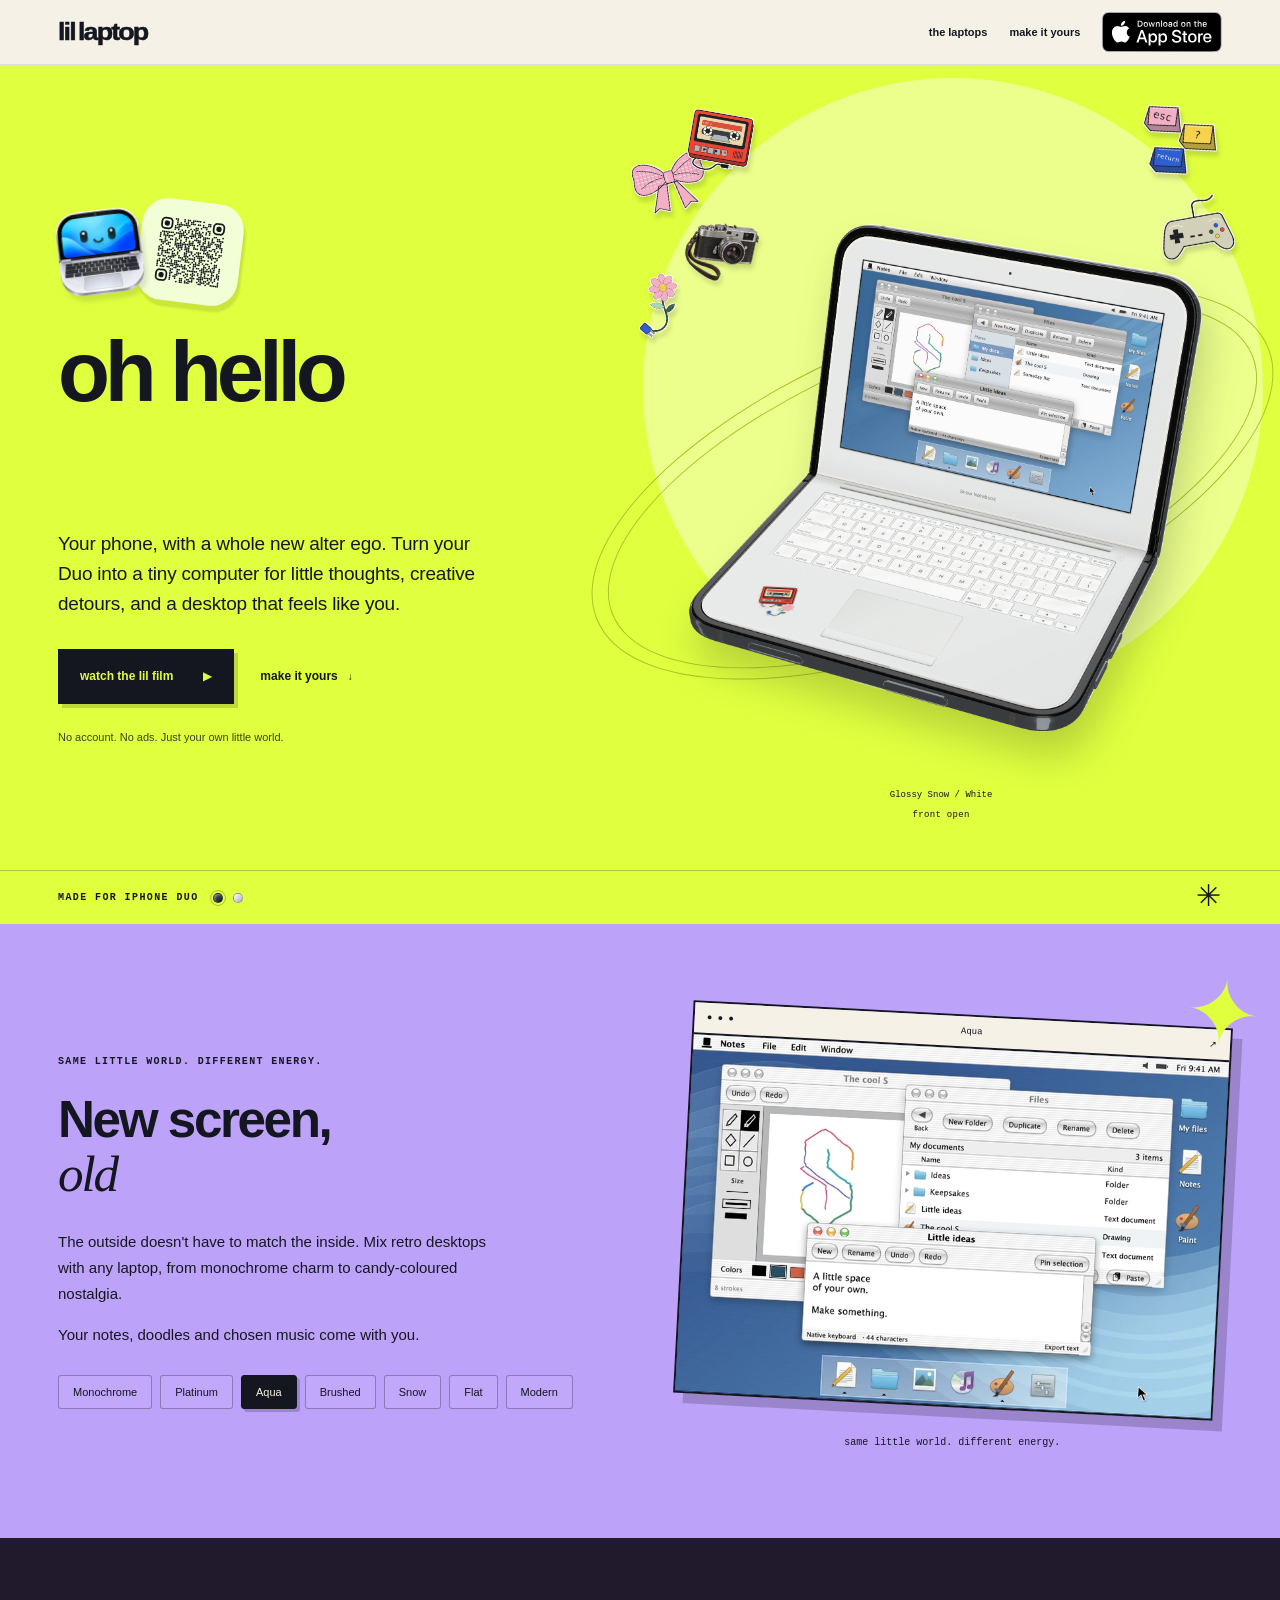
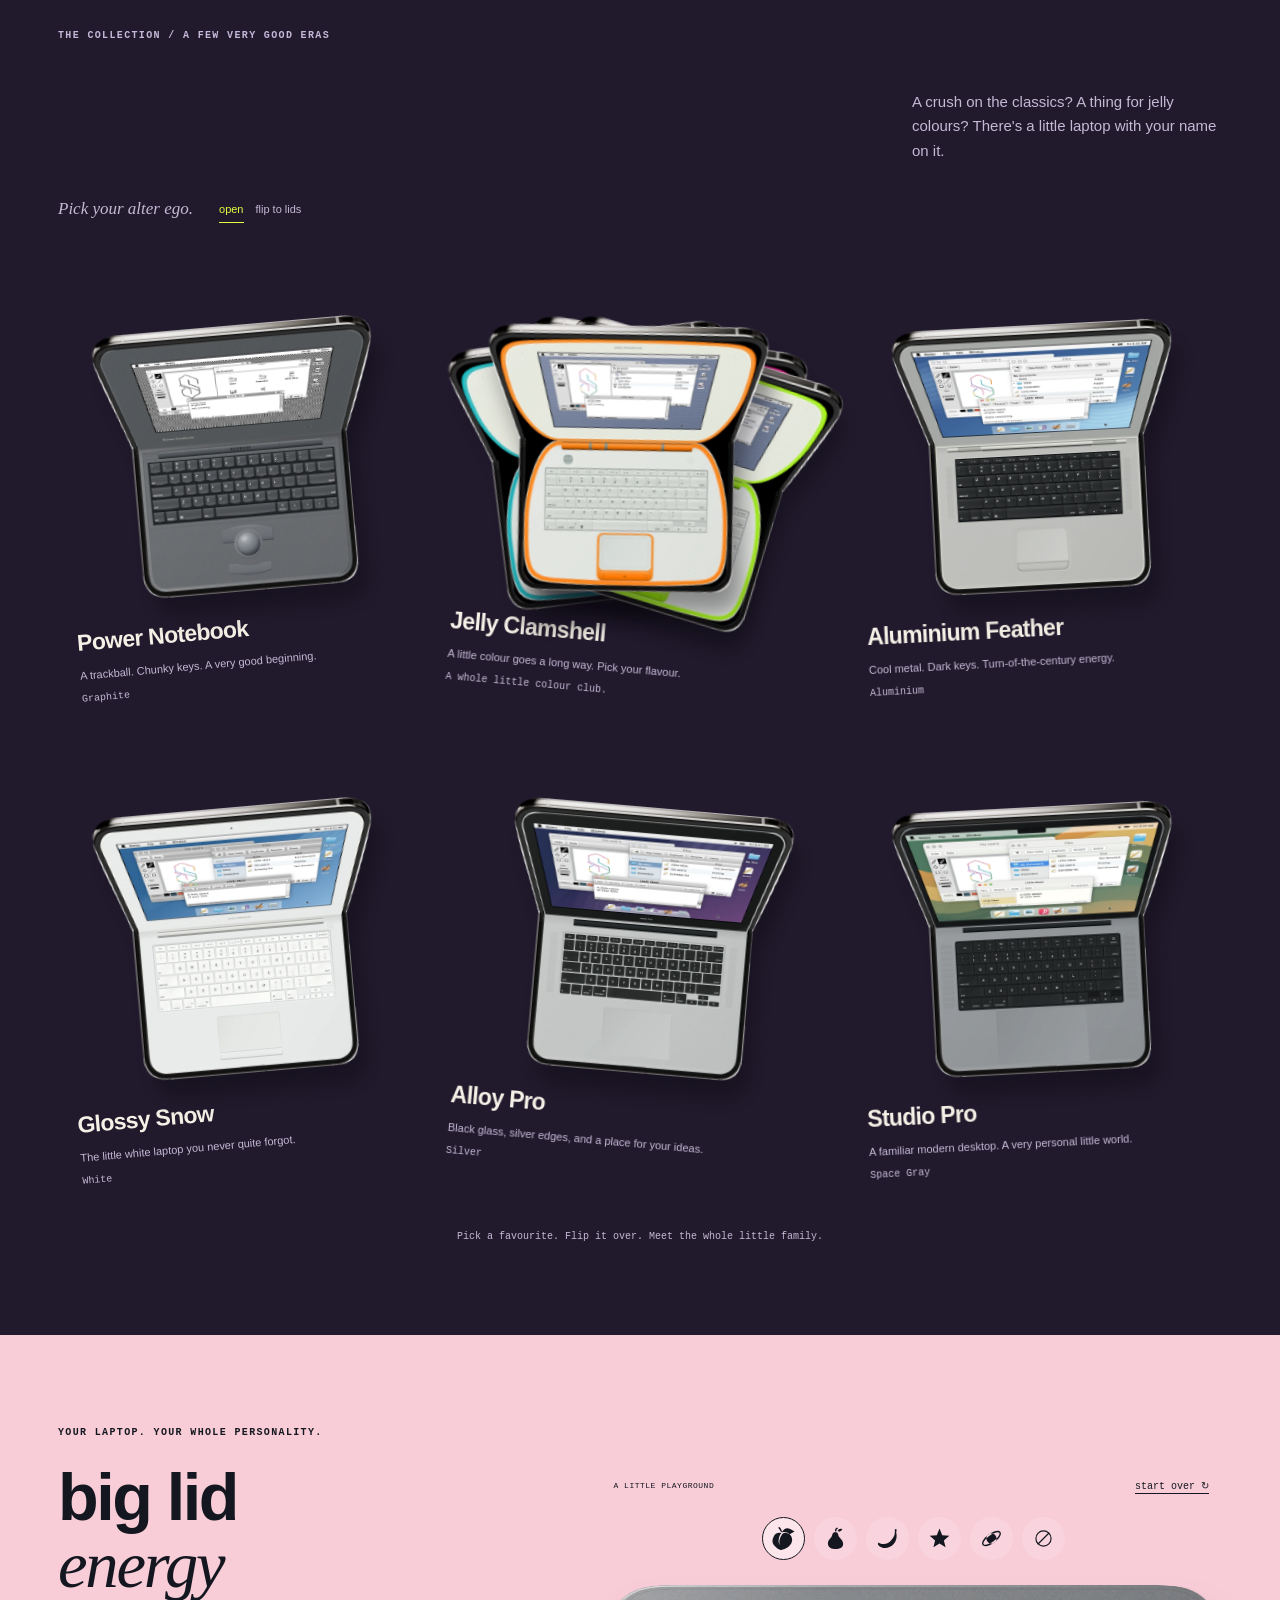
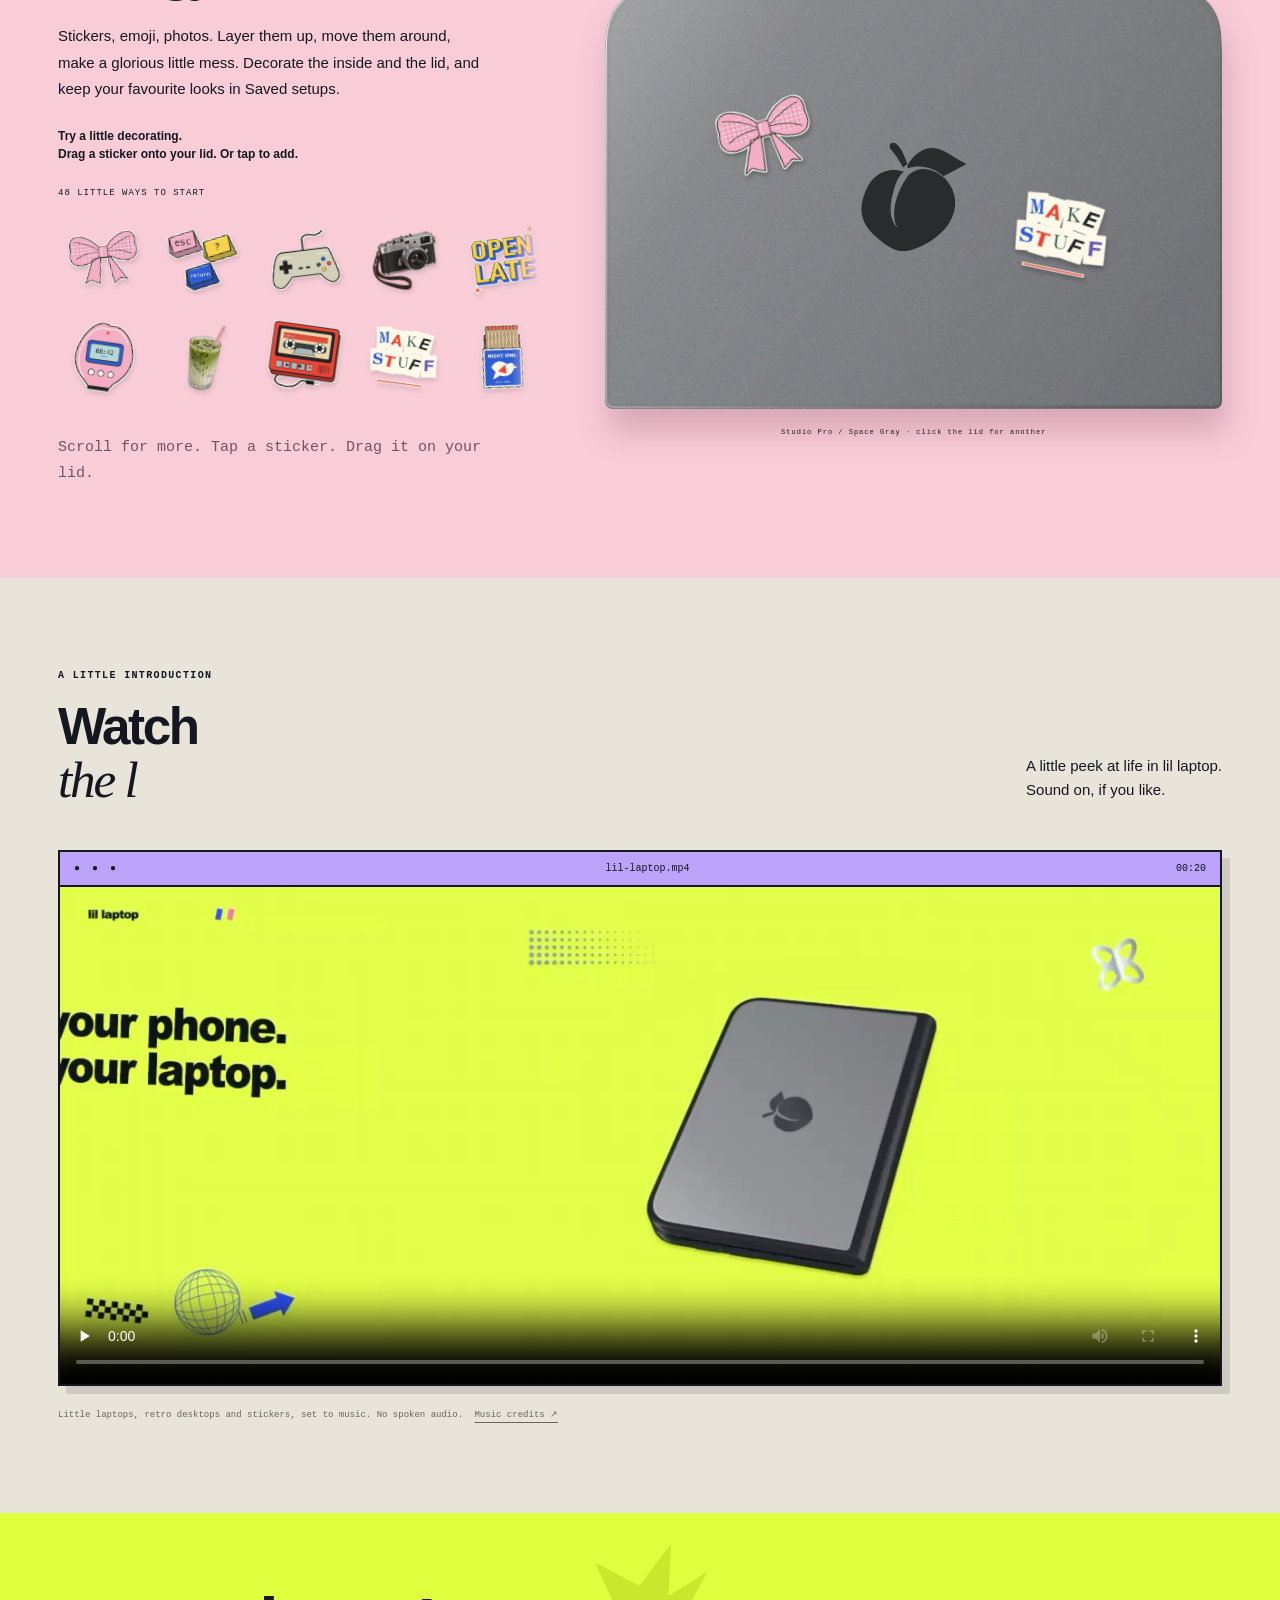
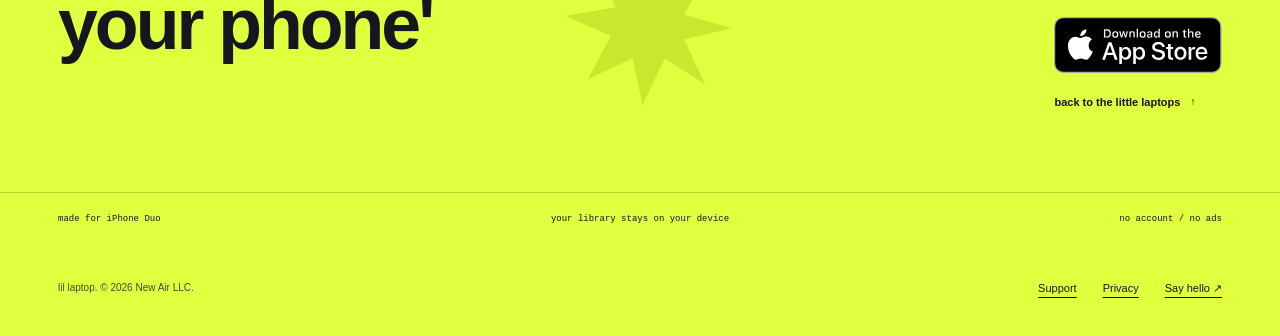
==== commit fe5acc0a: "Fix mobile Jelly lids and soften QR wobble Explicitly hide inactive collection faces to prevent tran" ====
--- a/index.html
+++ b/index.html
@@ -3,7 +3,7 @@
 <meta name="description" content="Turn your iPhone Duo into your own little laptop. Explore the collection, flip over their lids, and make room for notes, doodles, music and a little personality.">
 <meta name="theme-color" content="#dfff3f"><meta http-equiv="Content-Security-Policy" content="default-src 'none'; style-src 'self' 'unsafe-inline'; script-src 'self'; img-src 'self'; media-src 'self'; base-uri 'none'; form-action 'none'">
 <meta property="og:type" content="website"><meta property="og:title" content="lil laptop — old soul. new screen."><meta property="og:description" content="Laptop looks. Your own little world on iPhone Duo."><meta property="og:url" content="https://sentry93.github.io/lil-laptop/"><meta property="og:image" content="https://sentry93.github.io/lil-laptop/social.jpg?v=20261019-three-windows"><meta name="twitter:card" content="summary_large_image">
-<link rel="canonical" href="https://sentry93.github.io/lil-laptop/"><link rel="icon" href="icon-32.png" sizes="32x32"><link rel="apple-touch-icon" href="icon-180.png"><link rel="stylesheet" href="style.css?v=20261019-qr-pop"><link rel="preload" href="hero-snow-open.webp?v=20261019-three-windows" as="image" fetchpriority="high"><script src="site.js?v=20261019-three-windows" defer></script><title>lil laptop — oh hello. again.</title><noscript><style>.hero-art[data-loading=true]{visibility:visible}</style></noscript></head>
+<link rel="canonical" href="https://sentry93.github.io/lil-laptop/"><link rel="icon" href="icon-32.png" sizes="32x32"><link rel="apple-touch-icon" href="icon-180.png"><link rel="stylesheet" href="style.css?v=20261019-jelly-wobble"><link rel="preload" href="hero-snow-open.webp?v=20261019-three-windows" as="image" fetchpriority="high"><script src="site.js?v=20261019-jelly-wobble" defer></script><title>lil laptop — oh hello. again.</title><noscript><style>.hero-art[data-loading=true]{visibility:visible}</style></noscript></head>
 <body><a class="skip" href="#main">Skip to content</a>
 <header class="site-header"><div class="wrap nav-inner"><a class="brand" href="./" aria-label="lil laptop home"><span class="nav-icon" aria-hidden="true"><span class="app-icon-shell"><img src="lil-laptop-app-icon-1024.png" width="28" height="28" alt="" draggable="false"></span></span><span class="wordmark">lil laptop</span></a><nav aria-label="Main"><a href="#collection">the laptops</a><a href="#customize">make it yours</a><div class="nav-download"><a class="app-store-badge" href="https://apps.apple.com/us/app/lil-laptop/id6824160964" aria-label="Download lil laptop on the App Store"><svg aria-hidden="true" focusable="false" xmlns="http://www.w3.org/2000/svg" width="119.66407" height="40" viewBox="0 0 119.66407 40"><g><g><g><path d="M110.13477,0H9.53468c-.3667,0-.729,0-1.09473.002-.30615.002-.60986.00781-.91895.0127A13.21476,13.21476,0,0,0,5.5171.19141a6.66509,6.66509,0,0,0-1.90088.627A6.43779,6.43779,0,0,0,1.99757,1.99707,6.25844,6.25844,0,0,0,.81935,3.61816a6.60119,6.60119,0,0,0-.625,1.90332,12.993,12.993,0,0,0-.1792,2.002C.00587,7.83008.00489,8.1377,0,8.44434V31.5586c.00489.3105.00587.6113.01515.9219a12.99232,12.99232,0,0,0,.1792,2.0019,6.58756,6.58756,0,0,0,.625,1.9043A6.20778,6.20778,0,0,0,1.99757,38.001a6.27445,6.27445,0,0,0,1.61865,1.1787,6.70082,6.70082,0,0,0,1.90088.6308,13.45514,13.45514,0,0,0,2.0039.1768c.30909.0068.6128.0107.91895.0107C8.80567,40,9.168,40,9.53468,40H110.13477c.3594,0,.7246,0,1.084-.002.3047,0,.6172-.0039.9219-.0107a13.279,13.279,0,0,0,2-.1768,6.80432,6.80432,0,0,0,1.9082-.6308,6.27742,6.27742,0,0,0,1.6172-1.1787,6.39482,6.39482,0,0,0,1.1816-1.6143,6.60413,6.60413,0,0,0,.6191-1.9043,13.50643,13.50643,0,0,0,.1856-2.0019c.0039-.3106.0039-.6114.0039-.9219.0078-.3633.0078-.7246.0078-1.0938V9.53613c0-.36621,0-.72949-.0078-1.09179,0-.30664,0-.61426-.0039-.9209a13.5071,13.5071,0,0,0-.1856-2.002,6.6177,6.6177,0,0,0-.6191-1.90332,6.46619,6.46619,0,0,0-2.7988-2.7998,6.76754,6.76754,0,0,0-1.9082-.627,13.04394,13.04394,0,0,0-2-.17676c-.3047-.00488-.6172-.01074-.9219-.01269-.3594-.002-.7246-.002-1.084-.002Z" style="fill: #a6a6a6"/><path d="M8.44483,39.125c-.30468,0-.602-.0039-.90429-.0107a12.68714,12.68714,0,0,1-1.86914-.1631,5.88381,5.88381,0,0,1-1.65674-.5479,5.40573,5.40573,0,0,1-1.397-1.0166,5.32082,5.32082,0,0,1-1.02051-1.3965,5.72186,5.72186,0,0,1-.543-1.6572,12.41351,12.41351,0,0,1-.1665-1.875c-.00634-.2109-.01464-.9131-.01464-.9131V8.44434S.88185,7.75293.8877,7.5498a12.37039,12.37039,0,0,1,.16553-1.87207,5.7555,5.7555,0,0,1,.54346-1.6621A5.37349,5.37349,0,0,1,2.61183,2.61768,5.56543,5.56543,0,0,1,4.01417,1.59521a5.82309,5.82309,0,0,1,1.65332-.54394A12.58589,12.58589,0,0,1,7.543.88721L8.44532.875H111.21387l.9131.0127a12.38493,12.38493,0,0,1,1.8584.16259,5.93833,5.93833,0,0,1,1.6709.54785,5.59374,5.59374,0,0,1,2.415,2.41993,5.76267,5.76267,0,0,1,.5352,1.64892,12.995,12.995,0,0,1,.1738,1.88721c.0029.2832.0029.5874.0029.89014.0079.375.0079.73193.0079,1.09179V30.4648c0,.3633,0,.7178-.0079,1.0752,0,.3252,0,.6231-.0039.9297a12.73126,12.73126,0,0,1-.1709,1.8535,5.739,5.739,0,0,1-.54,1.67,5.48029,5.48029,0,0,1-1.0156,1.3857,5.4129,5.4129,0,0,1-1.3994,1.0225,5.86168,5.86168,0,0,1-1.668.5498,12.54218,12.54218,0,0,1-1.8692.1631c-.2929.0068-.5996.0107-.8974.0107l-1.084.002Z"/></g><g data-name="&lt;Group&gt;"><g data-name="&lt;Group&gt;"><g data-name="&lt;Group&gt;"><path data-name="&lt;Path&gt;" d="M24.76888,20.30068a4.94881,4.94881,0,0,1,2.35656-4.15206,5.06566,5.06566,0,0,0-3.99116-2.15768c-1.67924-.17626-3.30719,1.00483-4.1629,1.00483-.87227,0-2.18977-.98733-3.6085-.95814a5.31529,5.31529,0,0,0-4.47292,2.72787c-1.934,3.34842-.49141,8.26947,1.3612,10.97608.9269,1.32535,2.01018,2.8058,3.42763,2.7533,1.38706-.05753,1.9051-.88448,3.5794-.88448,1.65876,0,2.14479.88448,3.591.8511,1.48838-.02416,2.42613-1.33124,3.32051-2.66914a10.962,10.962,0,0,0,1.51842-3.09251A4.78205,4.78205,0,0,1,24.76888,20.30068Z" style="fill: #fff"/><path data-name="&lt;Path&gt;" d="M22.03725,12.21089a4.87248,4.87248,0,0,0,1.11452-3.49062,4.95746,4.95746,0,0,0-3.20758,1.65961,4.63634,4.63634,0,0,0-1.14371,3.36139A4.09905,4.09905,0,0,0,22.03725,12.21089Z" style="fill: #fff"/></g></g><g><path d="M42.30227,27.13965h-4.7334l-1.13672,3.35645H34.42727l4.4834-12.418h2.083l4.4834,12.418H43.438ZM38.0591,25.59082h3.752l-1.84961-5.44727h-.05176Z" style="fill: #fff"/><path d="M55.15969,25.96973c0,2.81348-1.50586,4.62109-3.77832,4.62109a3.0693,3.0693,0,0,1-2.84863-1.584h-.043v4.48438h-1.8584V21.44238H48.4302v1.50586h.03418a3.21162,3.21162,0,0,1,2.88281-1.60059C53.645,21.34766,55.15969,23.16406,55.15969,25.96973Zm-1.91016,0c0-1.833-.94727-3.03809-2.39258-3.03809-1.41992,0-2.375,1.23047-2.375,3.03809,0,1.82422.95508,3.0459,2.375,3.0459C52.30227,29.01563,53.24953,27.81934,53.24953,25.96973Z" style="fill: #fff"/><path d="M65.12453,25.96973c0,2.81348-1.50586,4.62109-3.77832,4.62109a3.0693,3.0693,0,0,1-2.84863-1.584h-.043v4.48438h-1.8584V21.44238H58.395v1.50586h.03418A3.21162,3.21162,0,0,1,61.312,21.34766C63.60988,21.34766,65.12453,23.16406,65.12453,25.96973Zm-1.91016,0c0-1.833-.94727-3.03809-2.39258-3.03809-1.41992,0-2.375,1.23047-2.375,3.03809,0,1.82422.95508,3.0459,2.375,3.0459C62.26711,29.01563,63.21438,27.81934,63.21438,25.96973Z" style="fill: #fff"/><path d="M71.71047,27.03613c.1377,1.23145,1.334,2.04,2.96875,2.04,1.56641,0,2.69336-.80859,2.69336-1.91895,0-.96387-.67969-1.541-2.28906-1.93652l-1.60937-.3877c-2.28027-.55078-3.33887-1.61719-3.33887-3.34766,0-2.14258,1.86719-3.61426,4.51855-3.61426,2.624,0,4.42285,1.47168,4.4834,3.61426h-1.876c-.1123-1.23926-1.13672-1.9873-2.63379-1.9873s-2.52148.75684-2.52148,1.8584c0,.87793.6543,1.39453,2.25488,1.79l1.36816.33594c2.54785.60254,3.60645,1.626,3.60645,3.44238,0,2.32324-1.85059,3.77832-4.79395,3.77832-2.75391,0-4.61328-1.4209-4.7334-3.667Z" style="fill: #fff"/><path d="M83.34621,19.2998v2.14258h1.72168v1.47168H83.34621v4.99121c0,.77539.34473,1.13672,1.10156,1.13672a5.80752,5.80752,0,0,0,.61133-.043v1.46289a5.10351,5.10351,0,0,1-1.03223.08594c-1.833,0-2.54785-.68848-2.54785-2.44434V22.91406H80.16262V21.44238H81.479V19.2998Z" style="fill: #fff"/><path d="M86.065,25.96973c0-2.84863,1.67773-4.63867,4.29395-4.63867,2.625,0,4.29492,1.79,4.29492,4.63867,0,2.85645-1.66113,4.63867-4.29492,4.63867C87.72609,30.6084,86.065,28.82617,86.065,25.96973Zm6.69531,0c0-1.9541-.89551-3.10742-2.40137-3.10742s-2.40039,1.16211-2.40039,3.10742c0,1.96191.89453,3.10645,2.40039,3.10645S92.76027,27.93164,92.76027,25.96973Z" style="fill: #fff"/><path d="M96.18606,21.44238h1.77246v1.541h.043a2.1594,2.1594,0,0,1,2.17773-1.63574,2.86616,2.86616,0,0,1,.63672.06934v1.73828a2.59794,2.59794,0,0,0-.835-.1123,1.87264,1.87264,0,0,0-1.93652,2.083v5.37012h-1.8584Z" style="fill: #fff"/><path d="M109.3843,27.83691c-.25,1.64355-1.85059,2.77148-3.89844,2.77148-2.63379,0-4.26855-1.76465-4.26855-4.5957,0-2.83984,1.64355-4.68164,4.19043-4.68164,2.50488,0,4.08008,1.7207,4.08008,4.46582v.63672h-6.39453v.1123a2.358,2.358,0,0,0,2.43555,2.56445,2.04834,2.04834,0,0,0,2.09082-1.27344Zm-6.28223-2.70215h4.52637a2.1773,2.1773,0,0,0-2.2207-2.29785A2.292,2.292,0,0,0,103.10207,25.13477Z" style="fill: #fff"/></g></g></g><g data-name="&lt;Group&gt;"><g><path d="M37.82619,8.731a2.63964,2.63964,0,0,1,2.80762,2.96484c0,1.90625-1.03027,3.002-2.80762,3.002H35.67092V8.731Zm-1.22852,5.123h1.125a1.87588,1.87588,0,0,0,1.96777-2.146,1.881,1.881,0,0,0-1.96777-2.13379h-1.125Z" style="fill: #fff"/><path d="M41.68068,12.44434a2.13323,2.13323,0,1,1,4.24707,0,2.13358,2.13358,0,1,1-4.24707,0Zm3.333,0c0-.97607-.43848-1.54687-1.208-1.54687-.77246,0-1.207.5708-1.207,1.54688,0,.98389.43457,1.55029,1.207,1.55029C44.57522,13.99463,45.01369,13.42432,45.01369,12.44434Z" style="fill: #fff"/><path d="M51.57326,14.69775h-.92187l-.93066-3.31641h-.07031l-.92676,3.31641h-.91309l-1.24121-4.50293h.90137l.80664,3.436h.06641l.92578-3.436h.85254l.92578,3.436h.07031l.80273-3.436h.88867Z" style="fill: #fff"/><path d="M53.85354,10.19482H54.709v.71533h.06641a1.348,1.348,0,0,1,1.34375-.80225,1.46456,1.46456,0,0,1,1.55859,1.6748v2.915h-.88867V12.00586c0-.72363-.31445-1.0835-.97168-1.0835a1.03294,1.03294,0,0,0-1.0752,1.14111v2.63428h-.88867Z" style="fill: #fff"/><path d="M59.09377,8.437h.88867v6.26074h-.88867Z" style="fill: #fff"/><path d="M61.21779,12.44434a2.13346,2.13346,0,1,1,4.24756,0,2.1338,2.1338,0,1,1-4.24756,0Zm3.333,0c0-.97607-.43848-1.54687-1.208-1.54687-.77246,0-1.207.5708-1.207,1.54688,0,.98389.43457,1.55029,1.207,1.55029C64.11232,13.99463,64.5508,13.42432,64.5508,12.44434Z" style="fill: #fff"/><path d="M66.4009,13.42432c0-.81055.60352-1.27783,1.6748-1.34424l1.21973-.07031v-.38867c0-.47559-.31445-.74414-.92187-.74414-.49609,0-.83984.18213-.93848.50049h-.86035c.09082-.77344.81836-1.26953,1.83984-1.26953,1.12891,0,1.76563.562,1.76563,1.51318v3.07666h-.85547v-.63281h-.07031a1.515,1.515,0,0,1-1.35254.707A1.36026,1.36026,0,0,1,66.4009,13.42432Zm2.89453-.38477v-.37646l-1.09961.07031c-.62012.0415-.90137.25244-.90137.64941,0,.40527.35156.64111.835.64111A1.0615,1.0615,0,0,0,69.29543,13.03955Z" style="fill: #fff"/><path d="M71.34816,12.44434c0-1.42285.73145-2.32422,1.86914-2.32422a1.484,1.484,0,0,1,1.38086.79h.06641V8.437h.88867v6.26074h-.85156v-.71143h-.07031a1.56284,1.56284,0,0,1-1.41406.78564C72.0718,14.772,71.34816,13.87061,71.34816,12.44434Zm.918,0c0,.95508.4502,1.52979,1.20313,1.52979.749,0,1.21191-.583,1.21191-1.52588,0-.93848-.46777-1.52979-1.21191-1.52979C72.72121,10.91846,72.26613,11.49707,72.26613,12.44434Z" style="fill: #fff"/><path d="M79.23,12.44434a2.13323,2.13323,0,1,1,4.24707,0,2.13358,2.13358,0,1,1-4.24707,0Zm3.333,0c0-.97607-.43848-1.54687-1.208-1.54687-.77246,0-1.207.5708-1.207,1.54688,0,.98389.43457,1.55029,1.207,1.55029C82.12453,13.99463,82.563,13.42432,82.563,12.44434Z" style="fill: #fff"/><path d="M84.66945,10.19482h.85547v.71533h.06641a1.348,1.348,0,0,1,1.34375-.80225,1.46456,1.46456,0,0,1,1.55859,1.6748v2.915H87.605V12.00586c0-.72363-.31445-1.0835-.97168-1.0835a1.03294,1.03294,0,0,0-1.0752,1.14111v2.63428h-.88867Z" style="fill: #fff"/><path d="M93.51516,9.07373v1.1416h.97559v.74854h-.97559V13.2793c0,.47168.19434.67822.63672.67822a2.96657,2.96657,0,0,0,.33887-.02051v.74023a2.9155,2.9155,0,0,1-.4834.04541c-.98828,0-1.38184-.34766-1.38184-1.21582v-2.543h-.71484v-.74854h.71484V9.07373Z" style="fill: #fff"/><path d="M95.70461,8.437h.88086v2.48145h.07031a1.3856,1.3856,0,0,1,1.373-.80664,1.48339,1.48339,0,0,1,1.55078,1.67871v2.90723H98.69v-2.688c0-.71924-.335-1.0835-.96289-1.0835a1.05194,1.05194,0,0,0-1.13379,1.1416v2.62988h-.88867Z" style="fill: #fff"/><path d="M104.76125,13.48193a1.828,1.828,0,0,1-1.95117,1.30273A2.04531,2.04531,0,0,1,100.73,12.46045a2.07685,2.07685,0,0,1,2.07617-2.35254c1.25293,0,2.00879.856,2.00879,2.27V12.688h-3.17969v.0498a1.1902,1.1902,0,0,0,1.19922,1.29,1.07934,1.07934,0,0,0,1.07129-.5459Zm-3.126-1.45117h2.27441a1.08647,1.08647,0,0,0-1.1084-1.1665A1.15162,1.15162,0,0,0,101.63527,12.03076Z" style="fill: #fff"/></g></g></g></svg></a></div></nav></div></header>
 <main id="main">
@@ -48,4 +48,4 @@
 <section class="film-section section-space" id="watch"><div class="wrap"><div class="section-heading reveal"><div><p class="eyebrow">A LITTLE INTRODUCTION</p><h2>Watch<br><em>the lil film</em></h2></div><p>A little peek at life in lil laptop.<br>Sound on, if you like.</p></div><div class="video-frame reveal"><div class="film-bar"><span>● ● ●</span><span>lil-laptop.mp4</span><span>00:20</span></div><video controls playsinline preload="none" poster="trailer-poster.jpg" width="1280" height="548" aria-label="lil laptop trailer" aria-describedby="film-description"><source src="lil-laptop-trailer.mp4" type="video/mp4"><p><a href="lil-laptop-trailer.mp4">Watch the trailer</a>.</p></video></div><p class="film-caption" id="film-description">Little laptops, retro desktops and stickers, set to music. No spoken audio. <a href="video-credits.txt">Music credits ↗</a></p></div></section>
 <section class="closer"><div class="wrap closer-inner"><div class="closer-star" aria-hidden="true"><svg viewBox="0 0 100 100" aria-hidden="true"><path d="M50 2 57 32 75 12 69 40 98 40 73 54 92 76 65 68 60 98 47 73 25 92 31 64 2 60 29 47 10 25 39 31Z" fill="currentColor"/></svg></div><div class="closer-copy"><h2>your phone's<br><em>alter ego.</em></h2></div><div class="closer-download"><div class="app-store-cta"><a class="app-store-badge" href="https://apps.apple.com/us/app/lil-laptop/id6824160964" aria-label="Download lil laptop on the App Store"><svg aria-hidden="true" focusable="false" xmlns="http://www.w3.org/2000/svg" width="119.66407" height="40" viewBox="0 0 119.66407 40"><g><g><g><path d="M110.13477,0H9.53468c-.3667,0-.729,0-1.09473.002-.30615.002-.60986.00781-.91895.0127A13.21476,13.21476,0,0,0,5.5171.19141a6.66509,6.66509,0,0,0-1.90088.627A6.43779,6.43779,0,0,0,1.99757,1.99707,6.25844,6.25844,0,0,0,.81935,3.61816a6.60119,6.60119,0,0,0-.625,1.90332,12.993,12.993,0,0,0-.1792,2.002C.00587,7.83008.00489,8.1377,0,8.44434V31.5586c.00489.3105.00587.6113.01515.9219a12.99232,12.99232,0,0,0,.1792,2.0019,6.58756,6.58756,0,0,0,.625,1.9043A6.20778,6.20778,0,0,0,1.99757,38.001a6.27445,6.27445,0,0,0,1.61865,1.1787,6.70082,6.70082,0,0,0,1.90088.6308,13.45514,13.45514,0,0,0,2.0039.1768c.30909.0068.6128.0107.91895.0107C8.80567,40,9.168,40,9.53468,40H110.13477c.3594,0,.7246,0,1.084-.002.3047,0,.6172-.0039.9219-.0107a13.279,13.279,0,0,0,2-.1768,6.80432,6.80432,0,0,0,1.9082-.6308,6.27742,6.27742,0,0,0,1.6172-1.1787,6.39482,6.39482,0,0,0,1.1816-1.6143,6.60413,6.60413,0,0,0,.6191-1.9043,13.50643,13.50643,0,0,0,.1856-2.0019c.0039-.3106.0039-.6114.0039-.9219.0078-.3633.0078-.7246.0078-1.0938V9.53613c0-.36621,0-.72949-.0078-1.09179,0-.30664,0-.61426-.0039-.9209a13.5071,13.5071,0,0,0-.1856-2.002,6.6177,6.6177,0,0,0-.6191-1.90332,6.46619,6.46619,0,0,0-2.7988-2.7998,6.76754,6.76754,0,0,0-1.9082-.627,13.04394,13.04394,0,0,0-2-.17676c-.3047-.00488-.6172-.01074-.9219-.01269-.3594-.002-.7246-.002-1.084-.002Z" style="fill: #a6a6a6"/><path d="M8.44483,39.125c-.30468,0-.602-.0039-.90429-.0107a12.68714,12.68714,0,0,1-1.86914-.1631,5.88381,5.88381,0,0,1-1.65674-.5479,5.40573,5.40573,0,0,1-1.397-1.0166,5.32082,5.32082,0,0,1-1.02051-1.3965,5.72186,5.72186,0,0,1-.543-1.6572,12.41351,12.41351,0,0,1-.1665-1.875c-.00634-.2109-.01464-.9131-.01464-.9131V8.44434S.88185,7.75293.8877,7.5498a12.37039,12.37039,0,0,1,.16553-1.87207,5.7555,5.7555,0,0,1,.54346-1.6621A5.37349,5.37349,0,0,1,2.61183,2.61768,5.56543,5.56543,0,0,1,4.01417,1.59521a5.82309,5.82309,0,0,1,1.65332-.54394A12.58589,12.58589,0,0,1,7.543.88721L8.44532.875H111.21387l.9131.0127a12.38493,12.38493,0,0,1,1.8584.16259,5.93833,5.93833,0,0,1,1.6709.54785,5.59374,5.59374,0,0,1,2.415,2.41993,5.76267,5.76267,0,0,1,.5352,1.64892,12.995,12.995,0,0,1,.1738,1.88721c.0029.2832.0029.5874.0029.89014.0079.375.0079.73193.0079,1.09179V30.4648c0,.3633,0,.7178-.0079,1.0752,0,.3252,0,.6231-.0039.9297a12.73126,12.73126,0,0,1-.1709,1.8535,5.739,5.739,0,0,1-.54,1.67,5.48029,5.48029,0,0,1-1.0156,1.3857,5.4129,5.4129,0,0,1-1.3994,1.0225,5.86168,5.86168,0,0,1-1.668.5498,12.54218,12.54218,0,0,1-1.8692.1631c-.2929.0068-.5996.0107-.8974.0107l-1.084.002Z"/></g><g data-name="&lt;Group&gt;"><g data-name="&lt;Group&gt;"><g data-name="&lt;Group&gt;"><path data-name="&lt;Path&gt;" d="M24.76888,20.30068a4.94881,4.94881,0,0,1,2.35656-4.15206,5.06566,5.06566,0,0,0-3.99116-2.15768c-1.67924-.17626-3.30719,1.00483-4.1629,1.00483-.87227,0-2.18977-.98733-3.6085-.95814a5.31529,5.31529,0,0,0-4.47292,2.72787c-1.934,3.34842-.49141,8.26947,1.3612,10.97608.9269,1.32535,2.01018,2.8058,3.42763,2.7533,1.38706-.05753,1.9051-.88448,3.5794-.88448,1.65876,0,2.14479.88448,3.591.8511,1.48838-.02416,2.42613-1.33124,3.32051-2.66914a10.962,10.962,0,0,0,1.51842-3.09251A4.78205,4.78205,0,0,1,24.76888,20.30068Z" style="fill: #fff"/><path data-name="&lt;Path&gt;" d="M22.03725,12.21089a4.87248,4.87248,0,0,0,1.11452-3.49062,4.95746,4.95746,0,0,0-3.20758,1.65961,4.63634,4.63634,0,0,0-1.14371,3.36139A4.09905,4.09905,0,0,0,22.03725,12.21089Z" style="fill: #fff"/></g></g><g><path d="M42.30227,27.13965h-4.7334l-1.13672,3.35645H34.42727l4.4834-12.418h2.083l4.4834,12.418H43.438ZM38.0591,25.59082h3.752l-1.84961-5.44727h-.05176Z" style="fill: #fff"/><path d="M55.15969,25.96973c0,2.81348-1.50586,4.62109-3.77832,4.62109a3.0693,3.0693,0,0,1-2.84863-1.584h-.043v4.48438h-1.8584V21.44238H48.4302v1.50586h.03418a3.21162,3.21162,0,0,1,2.88281-1.60059C53.645,21.34766,55.15969,23.16406,55.15969,25.96973Zm-1.91016,0c0-1.833-.94727-3.03809-2.39258-3.03809-1.41992,0-2.375,1.23047-2.375,3.03809,0,1.82422.95508,3.0459,2.375,3.0459C52.30227,29.01563,53.24953,27.81934,53.24953,25.96973Z" style="fill: #fff"/><path d="M65.12453,25.96973c0,2.81348-1.50586,4.62109-3.77832,4.62109a3.0693,3.0693,0,0,1-2.84863-1.584h-.043v4.48438h-1.8584V21.44238H58.395v1.50586h.03418A3.21162,3.21162,0,0,1,61.312,21.34766C63.60988,21.34766,65.12453,23.16406,65.12453,25.96973Zm-1.91016,0c0-1.833-.94727-3.03809-2.39258-3.03809-1.41992,0-2.375,1.23047-2.375,3.03809,0,1.82422.95508,3.0459,2.375,3.0459C62.26711,29.01563,63.21438,27.81934,63.21438,25.96973Z" style="fill: #fff"/><path d="M71.71047,27.03613c.1377,1.23145,1.334,2.04,2.96875,2.04,1.56641,0,2.69336-.80859,2.69336-1.91895,0-.96387-.67969-1.541-2.28906-1.93652l-1.60937-.3877c-2.28027-.55078-3.33887-1.61719-3.33887-3.34766,0-2.14258,1.86719-3.61426,4.51855-3.61426,2.624,0,4.42285,1.47168,4.4834,3.61426h-1.876c-.1123-1.23926-1.13672-1.9873-2.63379-1.9873s-2.52148.75684-2.52148,1.8584c0,.87793.6543,1.39453,2.25488,1.79l1.36816.33594c2.54785.60254,3.60645,1.626,3.60645,3.44238,0,2.32324-1.85059,3.77832-4.79395,3.77832-2.75391,0-4.61328-1.4209-4.7334-3.667Z" style="fill: #fff"/><path d="M83.34621,19.2998v2.14258h1.72168v1.47168H83.34621v4.99121c0,.77539.34473,1.13672,1.10156,1.13672a5.80752,5.80752,0,0,0,.61133-.043v1.46289a5.10351,5.10351,0,0,1-1.03223.08594c-1.833,0-2.54785-.68848-2.54785-2.44434V22.91406H80.16262V21.44238H81.479V19.2998Z" style="fill: #fff"/><path d="M86.065,25.96973c0-2.84863,1.67773-4.63867,4.29395-4.63867,2.625,0,4.29492,1.79,4.29492,4.63867,0,2.85645-1.66113,4.63867-4.29492,4.63867C87.72609,30.6084,86.065,28.82617,86.065,25.96973Zm6.69531,0c0-1.9541-.89551-3.10742-2.40137-3.10742s-2.40039,1.16211-2.40039,3.10742c0,1.96191.89453,3.10645,2.40039,3.10645S92.76027,27.93164,92.76027,25.96973Z" style="fill: #fff"/><path d="M96.18606,21.44238h1.77246v1.541h.043a2.1594,2.1594,0,0,1,2.17773-1.63574,2.86616,2.86616,0,0,1,.63672.06934v1.73828a2.59794,2.59794,0,0,0-.835-.1123,1.87264,1.87264,0,0,0-1.93652,2.083v5.37012h-1.8584Z" style="fill: #fff"/><path d="M109.3843,27.83691c-.25,1.64355-1.85059,2.77148-3.89844,2.77148-2.63379,0-4.26855-1.76465-4.26855-4.5957,0-2.83984,1.64355-4.68164,4.19043-4.68164,2.50488,0,4.08008,1.7207,4.08008,4.46582v.63672h-6.39453v.1123a2.358,2.358,0,0,0,2.43555,2.56445,2.04834,2.04834,0,0,0,2.09082-1.27344Zm-6.28223-2.70215h4.52637a2.1773,2.1773,0,0,0-2.2207-2.29785A2.292,2.292,0,0,0,103.10207,25.13477Z" style="fill: #fff"/></g></g></g><g data-name="&lt;Group&gt;"><g><path d="M37.82619,8.731a2.63964,2.63964,0,0,1,2.80762,2.96484c0,1.90625-1.03027,3.002-2.80762,3.002H35.67092V8.731Zm-1.22852,5.123h1.125a1.87588,1.87588,0,0,0,1.96777-2.146,1.881,1.881,0,0,0-1.96777-2.13379h-1.125Z" style="fill: #fff"/><path d="M41.68068,12.44434a2.13323,2.13323,0,1,1,4.24707,0,2.13358,2.13358,0,1,1-4.24707,0Zm3.333,0c0-.97607-.43848-1.54687-1.208-1.54687-.77246,0-1.207.5708-1.207,1.54688,0,.98389.43457,1.55029,1.207,1.55029C44.57522,13.99463,45.01369,13.42432,45.01369,12.44434Z" style="fill: #fff"/><path d="M51.57326,14.69775h-.92187l-.93066-3.31641h-.07031l-.92676,3.31641h-.91309l-1.24121-4.50293h.90137l.80664,3.436h.06641l.92578-3.436h.85254l.92578,3.436h.07031l.80273-3.436h.88867Z" style="fill: #fff"/><path d="M53.85354,10.19482H54.709v.71533h.06641a1.348,1.348,0,0,1,1.34375-.80225,1.46456,1.46456,0,0,1,1.55859,1.6748v2.915h-.88867V12.00586c0-.72363-.31445-1.0835-.97168-1.0835a1.03294,1.03294,0,0,0-1.0752,1.14111v2.63428h-.88867Z" style="fill: #fff"/><path d="M59.09377,8.437h.88867v6.26074h-.88867Z" style="fill: #fff"/><path d="M61.21779,12.44434a2.13346,2.13346,0,1,1,4.24756,0,2.1338,2.1338,0,1,1-4.24756,0Zm3.333,0c0-.97607-.43848-1.54687-1.208-1.54687-.77246,0-1.207.5708-1.207,1.54688,0,.98389.43457,1.55029,1.207,1.55029C64.11232,13.99463,64.5508,13.42432,64.5508,12.44434Z" style="fill: #fff"/><path d="M66.4009,13.42432c0-.81055.60352-1.27783,1.6748-1.34424l1.21973-.07031v-.38867c0-.47559-.31445-.74414-.92187-.74414-.49609,0-.83984.18213-.93848.50049h-.86035c.09082-.77344.81836-1.26953,1.83984-1.26953,1.12891,0,1.76563.562,1.76563,1.51318v3.07666h-.85547v-.63281h-.07031a1.515,1.515,0,0,1-1.35254.707A1.36026,1.36026,0,0,1,66.4009,13.42432Zm2.89453-.38477v-.37646l-1.09961.07031c-.62012.0415-.90137.25244-.90137.64941,0,.40527.35156.64111.835.64111A1.0615,1.0615,0,0,0,69.29543,13.03955Z" style="fill: #fff"/><path d="M71.34816,12.44434c0-1.42285.73145-2.32422,1.86914-2.32422a1.484,1.484,0,0,1,1.38086.79h.06641V8.437h.88867v6.26074h-.85156v-.71143h-.07031a1.56284,1.56284,0,0,1-1.41406.78564C72.0718,14.772,71.34816,13.87061,71.34816,12.44434Zm.918,0c0,.95508.4502,1.52979,1.20313,1.52979.749,0,1.21191-.583,1.21191-1.52588,0-.93848-.46777-1.52979-1.21191-1.52979C72.72121,10.91846,72.26613,11.49707,72.26613,12.44434Z" style="fill: #fff"/><path d="M79.23,12.44434a2.13323,2.13323,0,1,1,4.24707,0,2.13358,2.13358,0,1,1-4.24707,0Zm3.333,0c0-.97607-.43848-1.54687-1.208-1.54687-.77246,0-1.207.5708-1.207,1.54688,0,.98389.43457,1.55029,1.207,1.55029C82.12453,13.99463,82.563,13.42432,82.563,12.44434Z" style="fill: #fff"/><path d="M84.66945,10.19482h.85547v.71533h.06641a1.348,1.348,0,0,1,1.34375-.80225,1.46456,1.46456,0,0,1,1.55859,1.6748v2.915H87.605V12.00586c0-.72363-.31445-1.0835-.97168-1.0835a1.03294,1.03294,0,0,0-1.0752,1.14111v2.63428h-.88867Z" style="fill: #fff"/><path d="M93.51516,9.07373v1.1416h.97559v.74854h-.97559V13.2793c0,.47168.19434.67822.63672.67822a2.96657,2.96657,0,0,0,.33887-.02051v.74023a2.9155,2.9155,0,0,1-.4834.04541c-.98828,0-1.38184-.34766-1.38184-1.21582v-2.543h-.71484v-.74854h.71484V9.07373Z" style="fill: #fff"/><path d="M95.70461,8.437h.88086v2.48145h.07031a1.3856,1.3856,0,0,1,1.373-.80664,1.48339,1.48339,0,0,1,1.55078,1.67871v2.90723H98.69v-2.688c0-.71924-.335-1.0835-.96289-1.0835a1.05194,1.05194,0,0,0-1.13379,1.1416v2.62988h-.88867Z" style="fill: #fff"/><path d="M104.76125,13.48193a1.828,1.828,0,0,1-1.95117,1.30273A2.04531,2.04531,0,0,1,100.73,12.46045a2.07685,2.07685,0,0,1,2.07617-2.35254c1.25293,0,2.00879.856,2.00879,2.27V12.688h-3.17969v.0498a1.1902,1.1902,0,0,0,1.19922,1.29,1.07934,1.07934,0,0,0,1.07129-.5459Zm-3.126-1.45117h2.27441a1.08647,1.08647,0,0,0-1.1084-1.1665A1.15162,1.15162,0,0,0,101.63527,12.03076Z" style="fill: #fff"/></g></g></g></svg></a></div><a class="text-link" href="#collection">back to the little laptops <span aria-hidden="true">↑</span></a></div></div><div class="wrap privacy-strip"><span>made for iPhone Duo</span><span>your library stays on your device</span><span>no account / no ads</span></div></section>
 </main><footer class="site-footer"><div class="wrap footer"><div class="footer-credit"><p><a href="./">lil laptop</a>. © 2026 New Air LLC.</p></div><nav aria-label="More information"><a href="support.html">Support</a><a href="privacy.html">Privacy</a><a href="https://github.com/sentry93/lil-laptop-support/issues">Say hello ↗</a></nav></div></footer>
-<dialog id="qr-dialog" class="qr-dialog" aria-label="Get lil laptop on the App Store"><button type="button" class="qr-modal-close" aria-label="Close QR code">×</button><div class="qr-modal-layout"><div class="qr-modal-badge-slot"></div><div class="qr-modal-code-slot"></div></div></dialog><script src="qr-modal.js?v=20261019-qr-pop" defer></script></body></html>
+<dialog id="qr-dialog" class="qr-dialog" aria-label="Get lil laptop on the App Store"><div class="qr-modal-layout"><div class="qr-modal-badge-slot"></div><div class="qr-modal-code-slot"></div></div></dialog><script src="qr-modal.js?v=20261019-jelly-wobble" defer></script></body></html>
--- a/style.css
+++ b/style.css
@@ -262,7 +262,14 @@
 .qr-dialog .hero-qr{display:grid;width:100%;height:100%;padding:11.7647%;margin:0;border:0;border-radius:40px;background:var(--lime);transform:none;translate:none;transition:none;pointer-events:auto;cursor:default;box-shadow:0 24px 70px #0005}
 .qr-dialog .app-store-badge{display:block;width:100%;height:100%;pointer-events:auto;transform-origin:center}
 .qr-dialog .app-store-badge svg{display:block;width:100%;height:auto}
-.qr-modal-close{position:absolute;right:24px;top:24px;width:40px;height:40px;border-radius:50%;border:1px solid #f2ffd666;background:#f2ffd617;color:#f2ffd6;font-size:28px;line-height:1;display:grid;place-items:center}
-.qr-modal-close:hover{background:#f2ffd633}
 .qr-home-placeholder{visibility:hidden;pointer-events:none}
 @media(prefers-reduced-motion:reduce){.qr-dialog::backdrop{transition:none}}
+
+/* Safari can paint the transformed Jelly children through a back-facing parent.
+   Hide the inactive face explicitly at the halfway point of the flip. */
+.collection .device-face{-webkit-backface-visibility:hidden;transition:translate .35s,visibility 0s .325s}
+.collection .device-front{visibility:visible}
+.collection .device-back{visibility:hidden}
+.collection.show-lids .device-front{visibility:hidden}
+.collection.show-lids .device-back{visibility:visible}
+@media(prefers-reduced-motion:reduce){.collection .device-face{transition:none}}
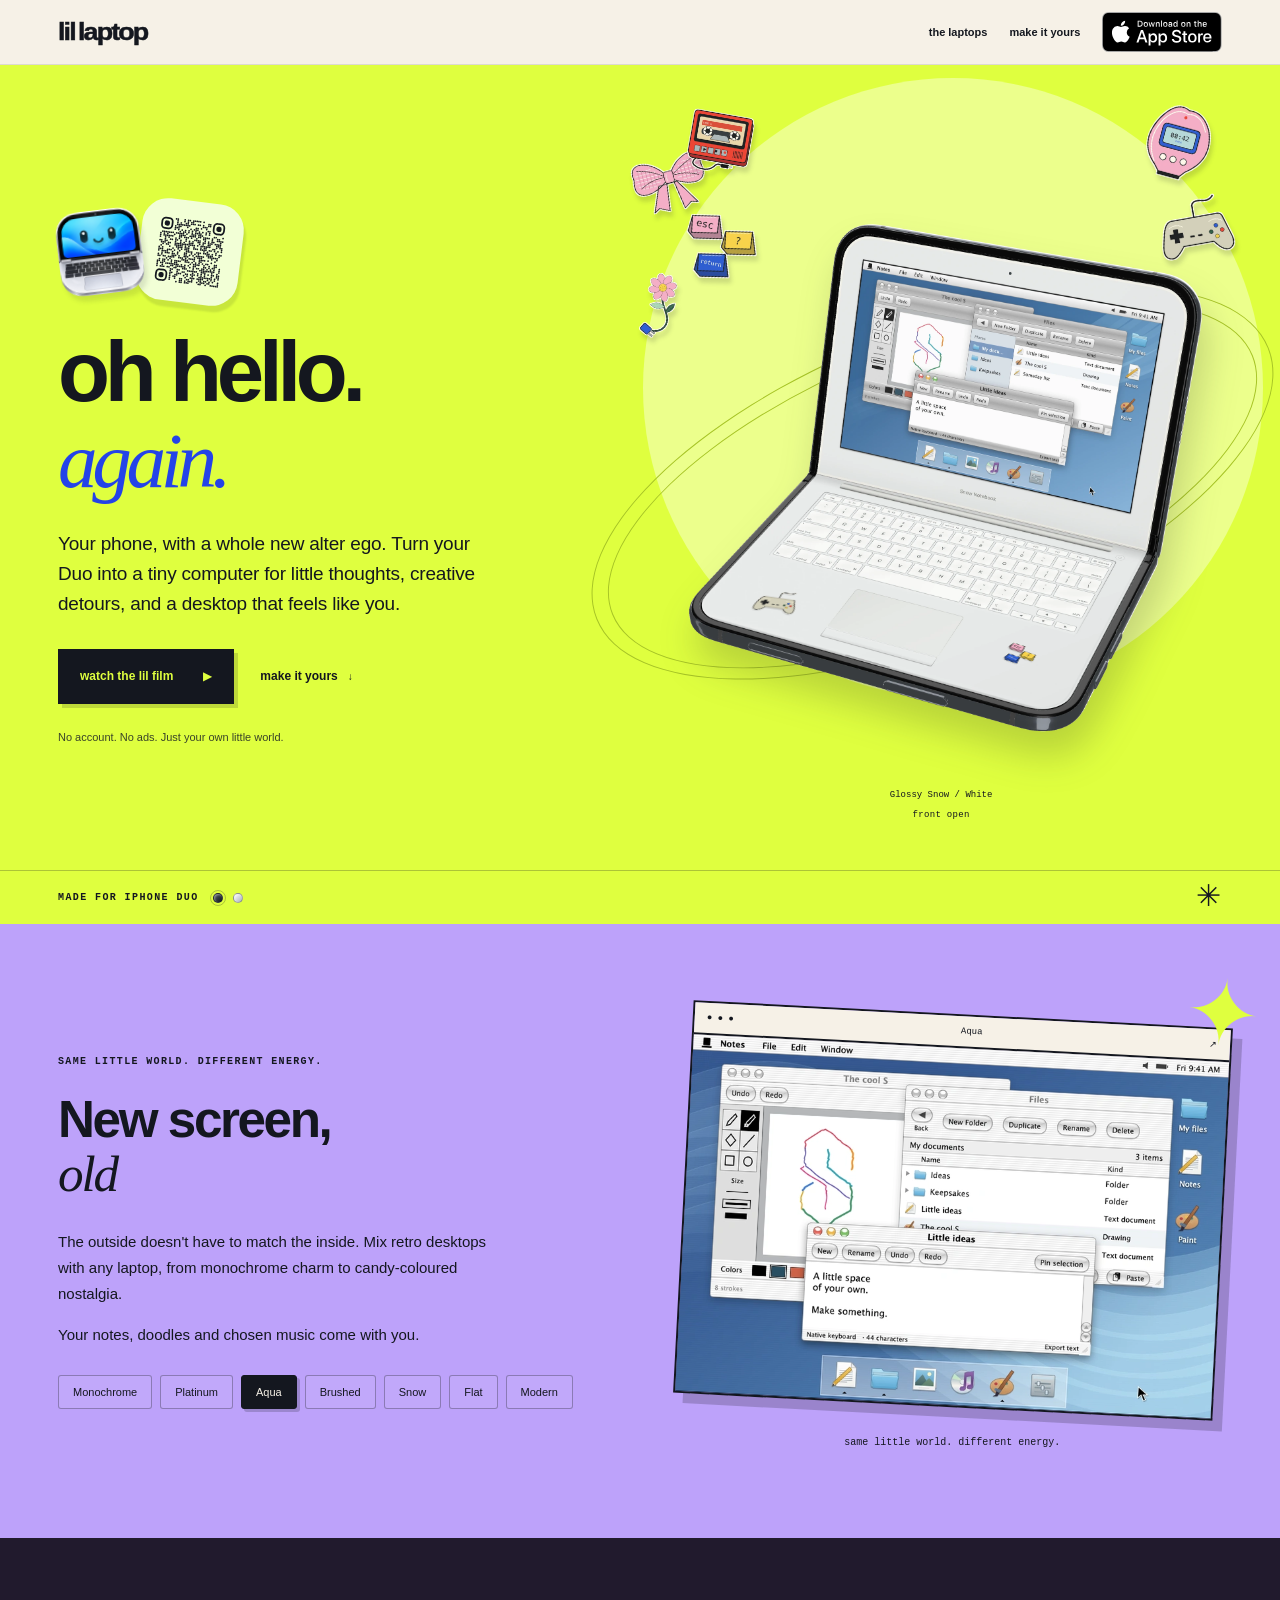
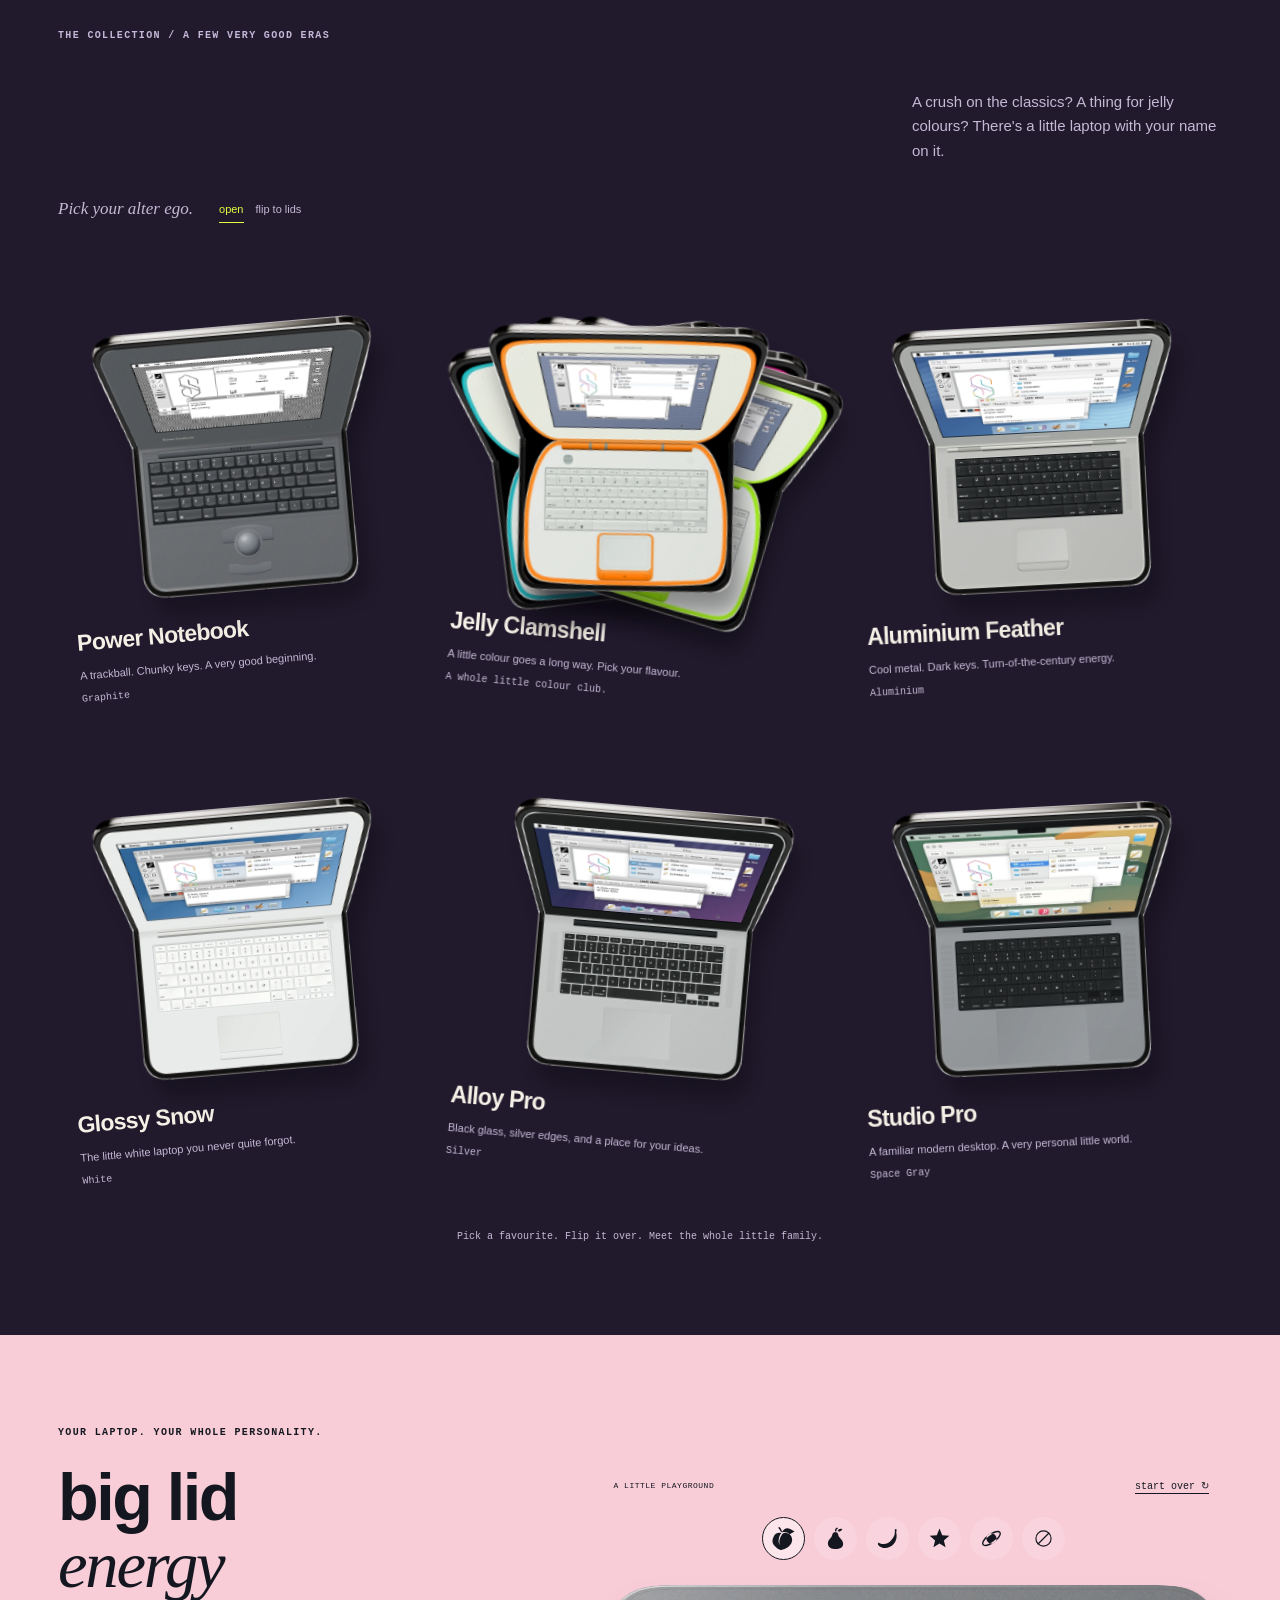
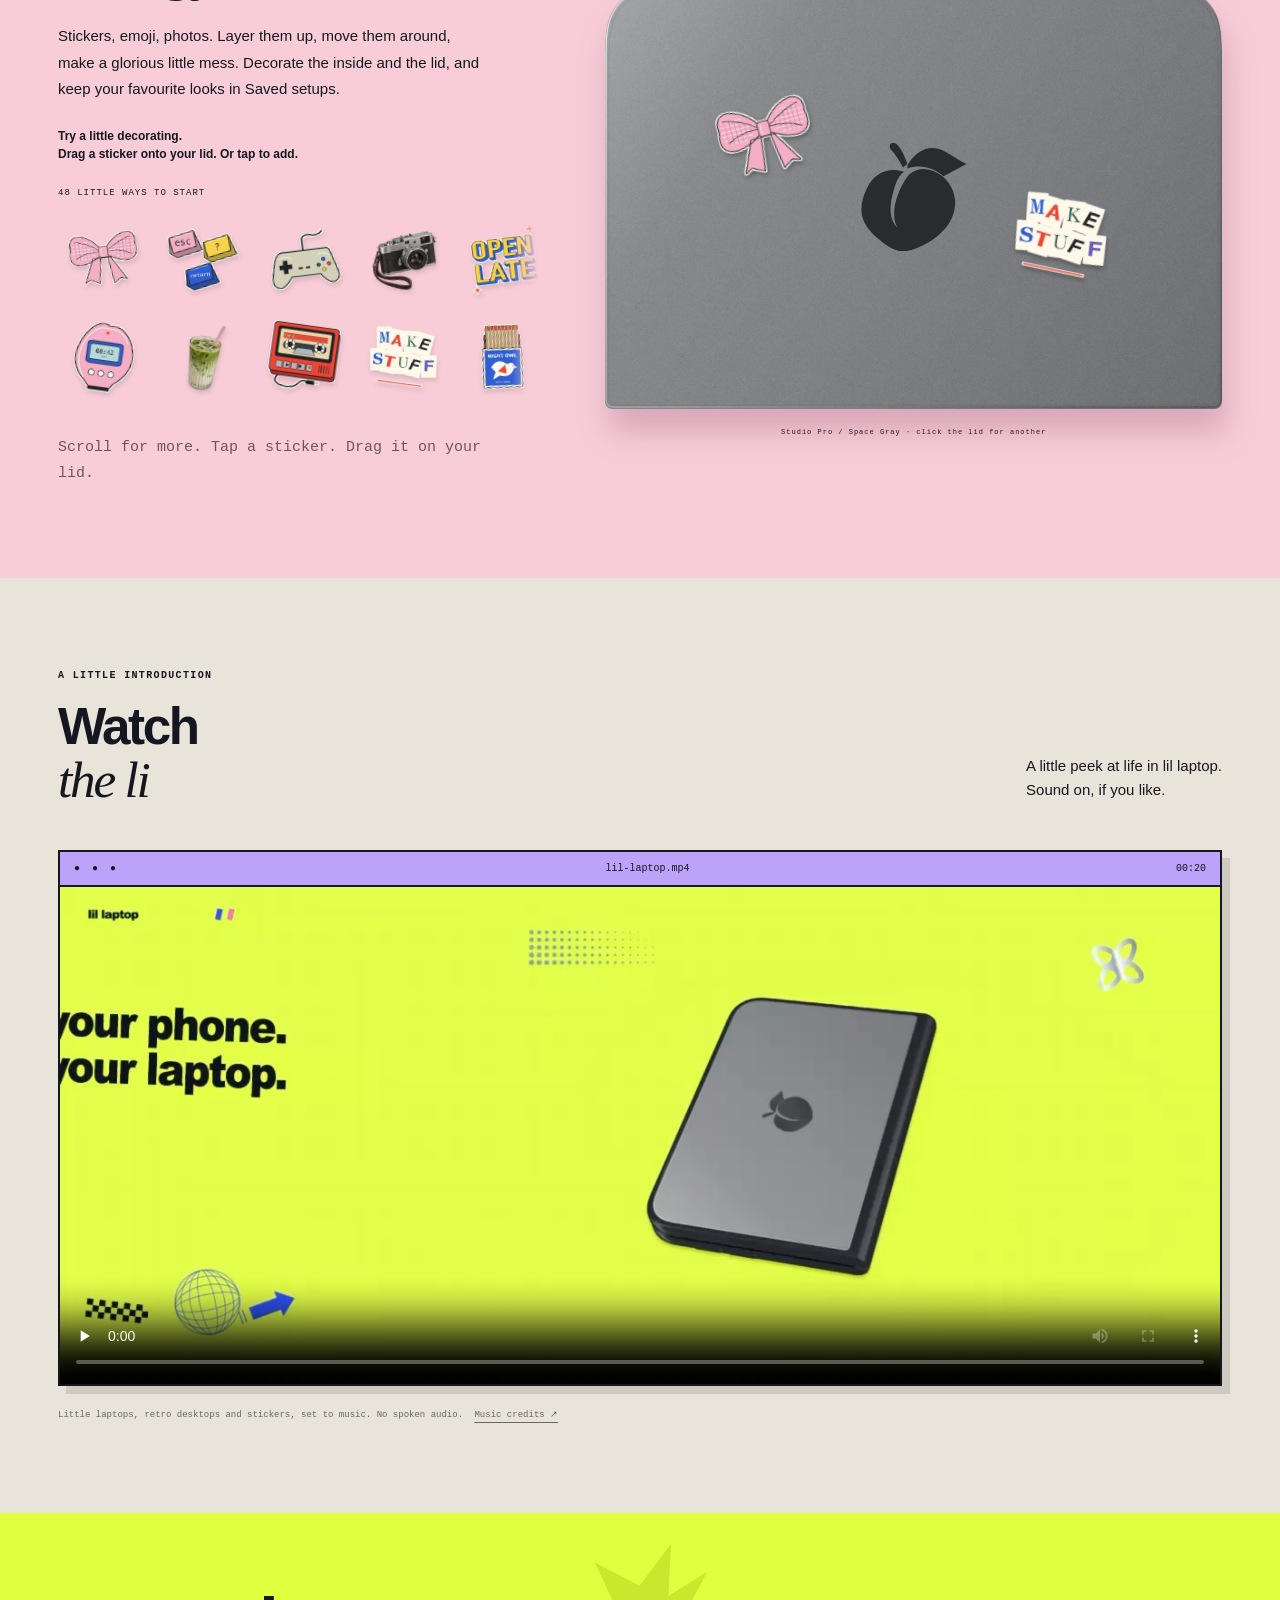
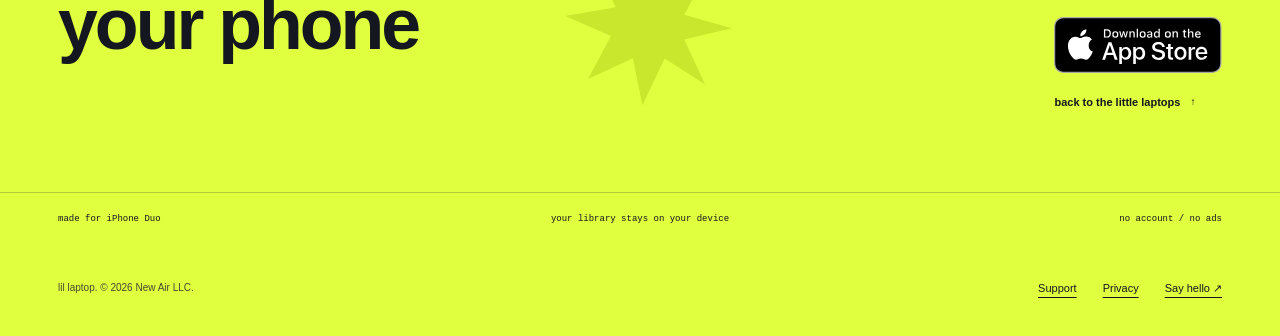
==== commit 787aebc6: "Add disabled X video backup inside the trailer window" ====
--- a/index.html
+++ b/index.html
@@ -1,9 +1,9 @@
 <!doctype html>
 <html lang="en"><head><meta charset="utf-8"><meta name="viewport" content="width=device-width,initial-scale=1">
 <meta name="description" content="Turn your iPhone Duo into your own little laptop. Explore the collection, flip over their lids, and make room for notes, doodles, music and a little personality.">
-<meta name="theme-color" content="#dfff3f"><meta http-equiv="Content-Security-Policy" content="default-src 'none'; style-src 'self' 'unsafe-inline'; script-src 'self'; img-src 'self'; media-src 'self'; base-uri 'none'; form-action 'none'">
+<meta name="theme-color" content="#dfff3f"><meta http-equiv="Content-Security-Policy" content="default-src 'none'; style-src 'self' 'unsafe-inline'; script-src 'self'; img-src 'self'; media-src 'self'; frame-src https://platform.twitter.com; base-uri 'none'; form-action 'none'">
 <meta property="og:type" content="website"><meta property="og:title" content="lil laptop — old soul. new screen."><meta property="og:description" content="Laptop looks. Your own little world on iPhone Duo."><meta property="og:url" content="https://sentry93.github.io/lil-laptop/"><meta property="og:image" content="https://sentry93.github.io/lil-laptop/social.jpg?v=20261019-three-windows"><meta name="twitter:card" content="summary_large_image">
-<link rel="canonical" href="https://sentry93.github.io/lil-laptop/"><link rel="icon" href="icon-32.png" sizes="32x32"><link rel="apple-touch-icon" href="icon-180.png"><link rel="stylesheet" href="style.css?v=20261019-jelly-wobble"><link rel="preload" href="hero-snow-open.webp?v=20261019-three-windows" as="image" fetchpriority="high"><script src="site.js?v=20261019-jelly-wobble" defer></script><title>lil laptop — oh hello. again.</title><noscript><style>.hero-art[data-loading=true]{visibility:visible}</style></noscript></head>
+<link rel="canonical" href="https://sentry93.github.io/lil-laptop/"><link rel="icon" href="icon-32.png" sizes="32x32"><link rel="apple-touch-icon" href="icon-180.png"><link rel="stylesheet" href="style.css?v=20261019-jelly-wobble"><link rel="preload" href="hero-snow-open.webp?v=20261019-three-windows" as="image" fetchpriority="high"><script src="site.js?v=20261019-jelly-wobble" defer></script><title>lil laptop — oh hello. again.</title><noscript><style>.hero-art[data-loading=true]{visibility:visible}</style></noscript><link rel="stylesheet" href="video-backup.css?v=20261020-backup"><script src="video-backup-config.js?v=20261020-backup" defer></script><script src="video-backup.js?v=20261020-backup" defer></script></head>
 <body><a class="skip" href="#main">Skip to content</a>
 <header class="site-header"><div class="wrap nav-inner"><a class="brand" href="./" aria-label="lil laptop home"><span class="nav-icon" aria-hidden="true"><span class="app-icon-shell"><img src="lil-laptop-app-icon-1024.png" width="28" height="28" alt="" draggable="false"></span></span><span class="wordmark">lil laptop</span></a><nav aria-label="Main"><a href="#collection">the laptops</a><a href="#customize">make it yours</a><div class="nav-download"><a class="app-store-badge" href="https://apps.apple.com/us/app/lil-laptop/id6824160964" aria-label="Download lil laptop on the App Store"><svg aria-hidden="true" focusable="false" xmlns="http://www.w3.org/2000/svg" width="119.66407" height="40" viewBox="0 0 119.66407 40"><g><g><g><path d="M110.13477,0H9.53468c-.3667,0-.729,0-1.09473.002-.30615.002-.60986.00781-.91895.0127A13.21476,13.21476,0,0,0,5.5171.19141a6.66509,6.66509,0,0,0-1.90088.627A6.43779,6.43779,0,0,0,1.99757,1.99707,6.25844,6.25844,0,0,0,.81935,3.61816a6.60119,6.60119,0,0,0-.625,1.90332,12.993,12.993,0,0,0-.1792,2.002C.00587,7.83008.00489,8.1377,0,8.44434V31.5586c.00489.3105.00587.6113.01515.9219a12.99232,12.99232,0,0,0,.1792,2.0019,6.58756,6.58756,0,0,0,.625,1.9043A6.20778,6.20778,0,0,0,1.99757,38.001a6.27445,6.27445,0,0,0,1.61865,1.1787,6.70082,6.70082,0,0,0,1.90088.6308,13.45514,13.45514,0,0,0,2.0039.1768c.30909.0068.6128.0107.91895.0107C8.80567,40,9.168,40,9.53468,40H110.13477c.3594,0,.7246,0,1.084-.002.3047,0,.6172-.0039.9219-.0107a13.279,13.279,0,0,0,2-.1768,6.80432,6.80432,0,0,0,1.9082-.6308,6.27742,6.27742,0,0,0,1.6172-1.1787,6.39482,6.39482,0,0,0,1.1816-1.6143,6.60413,6.60413,0,0,0,.6191-1.9043,13.50643,13.50643,0,0,0,.1856-2.0019c.0039-.3106.0039-.6114.0039-.9219.0078-.3633.0078-.7246.0078-1.0938V9.53613c0-.36621,0-.72949-.0078-1.09179,0-.30664,0-.61426-.0039-.9209a13.5071,13.5071,0,0,0-.1856-2.002,6.6177,6.6177,0,0,0-.6191-1.90332,6.46619,6.46619,0,0,0-2.7988-2.7998,6.76754,6.76754,0,0,0-1.9082-.627,13.04394,13.04394,0,0,0-2-.17676c-.3047-.00488-.6172-.01074-.9219-.01269-.3594-.002-.7246-.002-1.084-.002Z" style="fill: #a6a6a6"/><path d="M8.44483,39.125c-.30468,0-.602-.0039-.90429-.0107a12.68714,12.68714,0,0,1-1.86914-.1631,5.88381,5.88381,0,0,1-1.65674-.5479,5.40573,5.40573,0,0,1-1.397-1.0166,5.32082,5.32082,0,0,1-1.02051-1.3965,5.72186,5.72186,0,0,1-.543-1.6572,12.41351,12.41351,0,0,1-.1665-1.875c-.00634-.2109-.01464-.9131-.01464-.9131V8.44434S.88185,7.75293.8877,7.5498a12.37039,12.37039,0,0,1,.16553-1.87207,5.7555,5.7555,0,0,1,.54346-1.6621A5.37349,5.37349,0,0,1,2.61183,2.61768,5.56543,5.56543,0,0,1,4.01417,1.59521a5.82309,5.82309,0,0,1,1.65332-.54394A12.58589,12.58589,0,0,1,7.543.88721L8.44532.875H111.21387l.9131.0127a12.38493,12.38493,0,0,1,1.8584.16259,5.93833,5.93833,0,0,1,1.6709.54785,5.59374,5.59374,0,0,1,2.415,2.41993,5.76267,5.76267,0,0,1,.5352,1.64892,12.995,12.995,0,0,1,.1738,1.88721c.0029.2832.0029.5874.0029.89014.0079.375.0079.73193.0079,1.09179V30.4648c0,.3633,0,.7178-.0079,1.0752,0,.3252,0,.6231-.0039.9297a12.73126,12.73126,0,0,1-.1709,1.8535,5.739,5.739,0,0,1-.54,1.67,5.48029,5.48029,0,0,1-1.0156,1.3857,5.4129,5.4129,0,0,1-1.3994,1.0225,5.86168,5.86168,0,0,1-1.668.5498,12.54218,12.54218,0,0,1-1.8692.1631c-.2929.0068-.5996.0107-.8974.0107l-1.084.002Z"/></g><g data-name="&lt;Group&gt;"><g data-name="&lt;Group&gt;"><g data-name="&lt;Group&gt;"><path data-name="&lt;Path&gt;" d="M24.76888,20.30068a4.94881,4.94881,0,0,1,2.35656-4.15206,5.06566,5.06566,0,0,0-3.99116-2.15768c-1.67924-.17626-3.30719,1.00483-4.1629,1.00483-.87227,0-2.18977-.98733-3.6085-.95814a5.31529,5.31529,0,0,0-4.47292,2.72787c-1.934,3.34842-.49141,8.26947,1.3612,10.97608.9269,1.32535,2.01018,2.8058,3.42763,2.7533,1.38706-.05753,1.9051-.88448,3.5794-.88448,1.65876,0,2.14479.88448,3.591.8511,1.48838-.02416,2.42613-1.33124,3.32051-2.66914a10.962,10.962,0,0,0,1.51842-3.09251A4.78205,4.78205,0,0,1,24.76888,20.30068Z" style="fill: #fff"/><path data-name="&lt;Path&gt;" d="M22.03725,12.21089a4.87248,4.87248,0,0,0,1.11452-3.49062,4.95746,4.95746,0,0,0-3.20758,1.65961,4.63634,4.63634,0,0,0-1.14371,3.36139A4.09905,4.09905,0,0,0,22.03725,12.21089Z" style="fill: #fff"/></g></g><g><path d="M42.30227,27.13965h-4.7334l-1.13672,3.35645H34.42727l4.4834-12.418h2.083l4.4834,12.418H43.438ZM38.0591,25.59082h3.752l-1.84961-5.44727h-.05176Z" style="fill: #fff"/><path d="M55.15969,25.96973c0,2.81348-1.50586,4.62109-3.77832,4.62109a3.0693,3.0693,0,0,1-2.84863-1.584h-.043v4.48438h-1.8584V21.44238H48.4302v1.50586h.03418a3.21162,3.21162,0,0,1,2.88281-1.60059C53.645,21.34766,55.15969,23.16406,55.15969,25.96973Zm-1.91016,0c0-1.833-.94727-3.03809-2.39258-3.03809-1.41992,0-2.375,1.23047-2.375,3.03809,0,1.82422.95508,3.0459,2.375,3.0459C52.30227,29.01563,53.24953,27.81934,53.24953,25.96973Z" style="fill: #fff"/><path d="M65.12453,25.96973c0,2.81348-1.50586,4.62109-3.77832,4.62109a3.0693,3.0693,0,0,1-2.84863-1.584h-.043v4.48438h-1.8584V21.44238H58.395v1.50586h.03418A3.21162,3.21162,0,0,1,61.312,21.34766C63.60988,21.34766,65.12453,23.16406,65.12453,25.96973Zm-1.91016,0c0-1.833-.94727-3.03809-2.39258-3.03809-1.41992,0-2.375,1.23047-2.375,3.03809,0,1.82422.95508,3.0459,2.375,3.0459C62.26711,29.01563,63.21438,27.81934,63.21438,25.96973Z" style="fill: #fff"/><path d="M71.71047,27.03613c.1377,1.23145,1.334,2.04,2.96875,2.04,1.56641,0,2.69336-.80859,2.69336-1.91895,0-.96387-.67969-1.541-2.28906-1.93652l-1.60937-.3877c-2.28027-.55078-3.33887-1.61719-3.33887-3.34766,0-2.14258,1.86719-3.61426,4.51855-3.61426,2.624,0,4.42285,1.47168,4.4834,3.61426h-1.876c-.1123-1.23926-1.13672-1.9873-2.63379-1.9873s-2.52148.75684-2.52148,1.8584c0,.87793.6543,1.39453,2.25488,1.79l1.36816.33594c2.54785.60254,3.60645,1.626,3.60645,3.44238,0,2.32324-1.85059,3.77832-4.79395,3.77832-2.75391,0-4.61328-1.4209-4.7334-3.667Z" style="fill: #fff"/><path d="M83.34621,19.2998v2.14258h1.72168v1.47168H83.34621v4.99121c0,.77539.34473,1.13672,1.10156,1.13672a5.80752,5.80752,0,0,0,.61133-.043v1.46289a5.10351,5.10351,0,0,1-1.03223.08594c-1.833,0-2.54785-.68848-2.54785-2.44434V22.91406H80.16262V21.44238H81.479V19.2998Z" style="fill: #fff"/><path d="M86.065,25.96973c0-2.84863,1.67773-4.63867,4.29395-4.63867,2.625,0,4.29492,1.79,4.29492,4.63867,0,2.85645-1.66113,4.63867-4.29492,4.63867C87.72609,30.6084,86.065,28.82617,86.065,25.96973Zm6.69531,0c0-1.9541-.89551-3.10742-2.40137-3.10742s-2.40039,1.16211-2.40039,3.10742c0,1.96191.89453,3.10645,2.40039,3.10645S92.76027,27.93164,92.76027,25.96973Z" style="fill: #fff"/><path d="M96.18606,21.44238h1.77246v1.541h.043a2.1594,2.1594,0,0,1,2.17773-1.63574,2.86616,2.86616,0,0,1,.63672.06934v1.73828a2.59794,2.59794,0,0,0-.835-.1123,1.87264,1.87264,0,0,0-1.93652,2.083v5.37012h-1.8584Z" style="fill: #fff"/><path d="M109.3843,27.83691c-.25,1.64355-1.85059,2.77148-3.89844,2.77148-2.63379,0-4.26855-1.76465-4.26855-4.5957,0-2.83984,1.64355-4.68164,4.19043-4.68164,2.50488,0,4.08008,1.7207,4.08008,4.46582v.63672h-6.39453v.1123a2.358,2.358,0,0,0,2.43555,2.56445,2.04834,2.04834,0,0,0,2.09082-1.27344Zm-6.28223-2.70215h4.52637a2.1773,2.1773,0,0,0-2.2207-2.29785A2.292,2.292,0,0,0,103.10207,25.13477Z" style="fill: #fff"/></g></g></g><g data-name="&lt;Group&gt;"><g><path d="M37.82619,8.731a2.63964,2.63964,0,0,1,2.80762,2.96484c0,1.90625-1.03027,3.002-2.80762,3.002H35.67092V8.731Zm-1.22852,5.123h1.125a1.87588,1.87588,0,0,0,1.96777-2.146,1.881,1.881,0,0,0-1.96777-2.13379h-1.125Z" style="fill: #fff"/><path d="M41.68068,12.44434a2.13323,2.13323,0,1,1,4.24707,0,2.13358,2.13358,0,1,1-4.24707,0Zm3.333,0c0-.97607-.43848-1.54687-1.208-1.54687-.77246,0-1.207.5708-1.207,1.54688,0,.98389.43457,1.55029,1.207,1.55029C44.57522,13.99463,45.01369,13.42432,45.01369,12.44434Z" style="fill: #fff"/><path d="M51.57326,14.69775h-.92187l-.93066-3.31641h-.07031l-.92676,3.31641h-.91309l-1.24121-4.50293h.90137l.80664,3.436h.06641l.92578-3.436h.85254l.92578,3.436h.07031l.80273-3.436h.88867Z" style="fill: #fff"/><path d="M53.85354,10.19482H54.709v.71533h.06641a1.348,1.348,0,0,1,1.34375-.80225,1.46456,1.46456,0,0,1,1.55859,1.6748v2.915h-.88867V12.00586c0-.72363-.31445-1.0835-.97168-1.0835a1.03294,1.03294,0,0,0-1.0752,1.14111v2.63428h-.88867Z" style="fill: #fff"/><path d="M59.09377,8.437h.88867v6.26074h-.88867Z" style="fill: #fff"/><path d="M61.21779,12.44434a2.13346,2.13346,0,1,1,4.24756,0,2.1338,2.1338,0,1,1-4.24756,0Zm3.333,0c0-.97607-.43848-1.54687-1.208-1.54687-.77246,0-1.207.5708-1.207,1.54688,0,.98389.43457,1.55029,1.207,1.55029C64.11232,13.99463,64.5508,13.42432,64.5508,12.44434Z" style="fill: #fff"/><path d="M66.4009,13.42432c0-.81055.60352-1.27783,1.6748-1.34424l1.21973-.07031v-.38867c0-.47559-.31445-.74414-.92187-.74414-.49609,0-.83984.18213-.93848.50049h-.86035c.09082-.77344.81836-1.26953,1.83984-1.26953,1.12891,0,1.76563.562,1.76563,1.51318v3.07666h-.85547v-.63281h-.07031a1.515,1.515,0,0,1-1.35254.707A1.36026,1.36026,0,0,1,66.4009,13.42432Zm2.89453-.38477v-.37646l-1.09961.07031c-.62012.0415-.90137.25244-.90137.64941,0,.40527.35156.64111.835.64111A1.0615,1.0615,0,0,0,69.29543,13.03955Z" style="fill: #fff"/><path d="M71.34816,12.44434c0-1.42285.73145-2.32422,1.86914-2.32422a1.484,1.484,0,0,1,1.38086.79h.06641V8.437h.88867v6.26074h-.85156v-.71143h-.07031a1.56284,1.56284,0,0,1-1.41406.78564C72.0718,14.772,71.34816,13.87061,71.34816,12.44434Zm.918,0c0,.95508.4502,1.52979,1.20313,1.52979.749,0,1.21191-.583,1.21191-1.52588,0-.93848-.46777-1.52979-1.21191-1.52979C72.72121,10.91846,72.26613,11.49707,72.26613,12.44434Z" style="fill: #fff"/><path d="M79.23,12.44434a2.13323,2.13323,0,1,1,4.24707,0,2.13358,2.13358,0,1,1-4.24707,0Zm3.333,0c0-.97607-.43848-1.54687-1.208-1.54687-.77246,0-1.207.5708-1.207,1.54688,0,.98389.43457,1.55029,1.207,1.55029C82.12453,13.99463,82.563,13.42432,82.563,12.44434Z" style="fill: #fff"/><path d="M84.66945,10.19482h.85547v.71533h.06641a1.348,1.348,0,0,1,1.34375-.80225,1.46456,1.46456,0,0,1,1.55859,1.6748v2.915H87.605V12.00586c0-.72363-.31445-1.0835-.97168-1.0835a1.03294,1.03294,0,0,0-1.0752,1.14111v2.63428h-.88867Z" style="fill: #fff"/><path d="M93.51516,9.07373v1.1416h.97559v.74854h-.97559V13.2793c0,.47168.19434.67822.63672.67822a2.96657,2.96657,0,0,0,.33887-.02051v.74023a2.9155,2.9155,0,0,1-.4834.04541c-.98828,0-1.38184-.34766-1.38184-1.21582v-2.543h-.71484v-.74854h.71484V9.07373Z" style="fill: #fff"/><path d="M95.70461,8.437h.88086v2.48145h.07031a1.3856,1.3856,0,0,1,1.373-.80664,1.48339,1.48339,0,0,1,1.55078,1.67871v2.90723H98.69v-2.688c0-.71924-.335-1.0835-.96289-1.0835a1.05194,1.05194,0,0,0-1.13379,1.1416v2.62988h-.88867Z" style="fill: #fff"/><path d="M104.76125,13.48193a1.828,1.828,0,0,1-1.95117,1.30273A2.04531,2.04531,0,0,1,100.73,12.46045a2.07685,2.07685,0,0,1,2.07617-2.35254c1.25293,0,2.00879.856,2.00879,2.27V12.688h-3.17969v.0498a1.1902,1.1902,0,0,0,1.19922,1.29,1.07934,1.07934,0,0,0,1.07129-.5459Zm-3.126-1.45117h2.27441a1.08647,1.08647,0,0,0-1.1084-1.1665A1.15162,1.15162,0,0,0,101.63527,12.03076Z" style="fill: #fff"/></g></g></g></svg></a></div></nav></div></header>
 <main id="main">
@@ -45,7 +45,7 @@
 
 
 <section class="personal personal-studio section-space" id="customize"><div class="wrap personal-grid"><div class="personal-copy"><p class="eyebrow">YOUR LAPTOP. YOUR WHOLE PERSONALITY.</p><h2>big lid<br><em>energy.</em></h2><p>Stickers, emoji, photos. Layer them up, move them around, make a glorious little mess. Decorate the inside and the lid, and keep your favourite looks in Saved setups.</p><div class="playground-intro js-only"><p>Try a little decorating.<br>Drag a sticker onto your lid. Or tap to add.</p></div><div class="sticker-shelf-heading"><span>48 LITTLE WAYS TO START</span></div><div class="sticker-tray js-only" role="group" tabindex="0" aria-label="Two rows of stickers. Scroll horizontally to explore."><button type="button" data-sticker="bow" aria-label="Add Checked Bow sticker" title="Checked Bow"><img src="sticker-bow.webp" width="82" height="82" loading="lazy" alt=""></button><button type="button" data-sticker="circuit-club-07" aria-label="Add Minute Keeper sticker" title="Minute Keeper"><img src="sticker-circuit-club-07.webp" width="82" height="82" loading="lazy" alt=""></button><button type="button" data-sticker="circuit-club-06" aria-label="Add Keycap Trio sticker" title="Keycap Trio"><img src="sticker-circuit-club-06.webp" width="82" height="82" loading="lazy" alt=""></button><button type="button" data-sticker="fruit-stand-02" aria-label="Add Iced Matcha sticker" title="Iced Matcha"><img src="sticker-fruit-stand-02.webp" width="82" height="82" loading="lazy" alt=""></button><button type="button" data-sticker="circuit-club-08" aria-label="Add Extra Life sticker" title="Extra Life"><img src="sticker-circuit-club-08.webp" width="82" height="82" loading="lazy" alt=""></button><button type="button" data-sticker="circuit-club-02" aria-label="Add Side A sticker" title="Side A"><img src="sticker-circuit-club-02.webp" width="82" height="82" loading="lazy" alt=""></button><button type="button" data-sticker="circuit-club-03" aria-label="Add Pocket Rangefinder sticker" title="Pocket Rangefinder"><img src="sticker-circuit-club-03.webp" width="82" height="82" loading="lazy" alt=""></button><button type="button" data-sticker="make-stuff" aria-label="Add Make Stuff sticker" title="Make Stuff"><img src="sticker-make-stuff.webp" width="82" height="82" loading="lazy" alt=""></button><button type="button" data-sticker="open-late" aria-label="Add Open Late sticker" title="Open Late"><img src="sticker-open-late.webp" width="82" height="82" loading="lazy" alt=""></button><button type="button" data-sticker="fruit-stand-05" aria-label="Add Night Owl Matches sticker" title="Night Owl Matches"><img src="sticker-fruit-stand-05.webp" width="82" height="82" loading="lazy" alt=""></button><button type="button" data-sticker="circuit-club-10" aria-label="Add Human Inside sticker" title="Human Inside"><img src="sticker-circuit-club-10.webp" width="82" height="82" loading="lazy" alt=""></button><button type="button" data-sticker="flower" aria-label="Add Power Flower sticker" title="Power Flower"><img src="sticker-flower.webp" width="82" height="82" loading="lazy" alt=""></button><button type="button" data-sticker="wayfarer-01" aria-label="Add Lunar Moth sticker" title="Lunar Moth"><img src="sticker-wayfarer-01.webp" width="82" height="82" loading="lazy" alt=""></button><button type="button" data-sticker="fruit-stand-04" aria-label="Add Special Delivery sticker" title="Special Delivery"><img src="sticker-fruit-stand-04.webp" width="82" height="82" loading="lazy" alt=""></button><button type="button" data-sticker="fruit-stand-03" aria-label="Add Blue Espresso sticker" title="Blue Espresso"><img src="sticker-fruit-stand-03.webp" width="82" height="82" loading="lazy" alt=""></button><button type="button" data-sticker="circuit-club-04" aria-label="Add Patch Cable sticker" title="Patch Cable"><img src="sticker-circuit-club-04.webp" width="82" height="82" loading="lazy" alt=""></button><button type="button" data-sticker="circuit-club-09" aria-label="Add Save Something sticker" title="Save Something"><img src="sticker-circuit-club-09.webp" width="82" height="82" loading="lazy" alt=""></button><button type="button" data-sticker="type-and-play-02" aria-label="Add Soft Ware sticker" title="Soft Ware"><img src="sticker-type-and-play-02.webp" width="82" height="82" loading="lazy" alt=""></button><button type="button" data-sticker="fruit-stand-01" aria-label="Add Late Lunch Tin sticker" title="Late Lunch Tin"><img src="sticker-fruit-stand-01.webp" width="82" height="82" loading="lazy" alt=""></button><button type="button" data-sticker="fruit-stand-10" aria-label="Add Good Eggs sticker" title="Good Eggs"><img src="sticker-fruit-stand-10.webp" width="82" height="82" loading="lazy" alt=""></button><button type="button" data-sticker="fruit-stand-08" aria-label="Add Lucky Charms sticker" title="Lucky Charms"><img src="sticker-fruit-stand-08.webp" width="82" height="82" loading="lazy" alt=""></button><button type="button" data-sticker="wayfarer-07" aria-label="Add Jewel Beetle sticker" title="Jewel Beetle"><img src="sticker-wayfarer-07.webp" width="82" height="82" loading="lazy" alt=""></button><button type="button" data-sticker="fruit-stand-12" aria-label="Add One More Chapter sticker" title="One More Chapter"><img src="sticker-fruit-stand-12.webp" width="82" height="82" loading="lazy" alt=""></button><button type="button" data-sticker="type-and-play-10" aria-label="Add Side Quest sticker" title="Side Quest"><img src="sticker-type-and-play-10.webp" width="82" height="82" loading="lazy" alt=""></button><button type="button" data-sticker="wayfarer-08" aria-label="Add Silver Sardine sticker" title="Silver Sardine"><img src="sticker-wayfarer-08.webp" width="82" height="82" loading="lazy" alt=""></button><button type="button" data-sticker="fruit-stand-06" aria-label="Add Striped Vase sticker" title="Striped Vase"><img src="sticker-fruit-stand-06.webp" width="82" height="82" loading="lazy" alt=""></button><button type="button" data-sticker="circuit-club-05" aria-label="Add Waveform Lab sticker" title="Waveform Lab"><img src="sticker-circuit-club-05.webp" width="82" height="82" loading="lazy" alt=""></button><button type="button" data-sticker="circuit-club-01" aria-label="Add Desktop Garden sticker" title="Desktop Garden"><img src="sticker-circuit-club-01.webp" width="82" height="82" loading="lazy" alt=""></button><button type="button" data-sticker="wayfarer-12" aria-label="Add Elsewhere Map sticker" title="Elsewhere Map"><img src="sticker-wayfarer-12.webp" width="82" height="82" loading="lazy" alt=""></button><button type="button" data-sticker="circuit-club-11" aria-label="Add Orbital Relay sticker" title="Orbital Relay"><img src="sticker-circuit-club-11.webp" width="82" height="82" loading="lazy" alt=""></button><button type="button" data-sticker="wayfarer-10" aria-label="Add Moon Study sticker" title="Moon Study"><img src="sticker-wayfarer-10.webp" width="82" height="82" loading="lazy" alt=""></button><button type="button" data-sticker="fruit-stand-11" aria-label="Add Day Dream Bottle sticker" title="Day Dream Bottle"><img src="sticker-fruit-stand-11.webp" width="82" height="82" loading="lazy" alt=""></button><button type="button" data-sticker="fruit-stand-07" aria-label="Add Red Canvas sticker" title="Red Canvas"><img src="sticker-fruit-stand-07.webp" width="82" height="82" loading="lazy" alt=""></button><button type="button" data-sticker="wayfarer-11" aria-label="Add Wild Stems sticker" title="Wild Stems"><img src="sticker-wayfarer-11.webp" width="82" height="82" loading="lazy" alt=""></button><button type="button" data-sticker="wayfarer-03" aria-label="Add Fern Frond sticker" title="Fern Frond"><img src="sticker-wayfarer-03.webp" width="82" height="82" loading="lazy" alt=""></button><button type="button" data-sticker="wayfarer-09" aria-label="Add Ribbon Snake sticker" title="Ribbon Snake"><img src="sticker-wayfarer-09.webp" width="82" height="82" loading="lazy" alt=""></button><button type="button" data-sticker="wayfarer-06" aria-label="Add Slow Traveller sticker" title="Slow Traveller"><img src="sticker-wayfarer-06.webp" width="82" height="82" loading="lazy" alt=""></button><button type="button" data-sticker="wayfarer-05" aria-label="Add Forest Floor sticker" title="Forest Floor"><img src="sticker-wayfarer-05.webp" width="82" height="82" loading="lazy" alt=""></button><button type="button" data-sticker="wayfarer-02" aria-label="Add Quiet Heron sticker" title="Quiet Heron"><img src="sticker-wayfarer-02.webp" width="82" height="82" loading="lazy" alt=""></button><button type="button" data-sticker="wayfarer-04" aria-label="Add Long Way Home sticker" title="Long Way Home"><img src="sticker-wayfarer-04.webp" width="82" height="82" loading="lazy" alt=""></button><button type="button" data-sticker="type-and-play-12" aria-label="Add Good Enough sticker" title="Good Enough"><img src="sticker-type-and-play-12.webp" width="82" height="82" loading="lazy" alt=""></button><button type="button" data-sticker="type-and-play-11" aria-label="Add A Little Wonder sticker" title="A Little Wonder"><img src="sticker-type-and-play-11.webp" width="82" height="82" loading="lazy" alt=""></button><button type="button" data-sticker="type-and-play-09" aria-label="Add Local Only sticker" title="Local Only"><img src="sticker-type-and-play-09.webp" width="82" height="82" loading="lazy" alt=""></button><button type="button" data-sticker="type-and-play-08" aria-label="Add One More Page sticker" title="One More Page"><img src="sticker-type-and-play-08.webp" width="82" height="82" loading="lazy" alt=""></button><button type="button" data-sticker="type-and-play-06" aria-label="Add And Then Some sticker" title="And Then Some"><img src="sticker-type-and-play-06.webp" width="82" height="82" loading="lazy" alt=""></button><button type="button" data-sticker="type-and-play-04" aria-label="Add Stay Curious sticker" title="Stay Curious"><img src="sticker-type-and-play-04.webp" width="82" height="82" loading="lazy" alt=""></button><button type="button" data-sticker="type-and-play-05" aria-label="Add Slow Is A Speed sticker" title="Slow Is A Speed"><img src="sticker-type-and-play-05.webp" width="82" height="82" loading="lazy" alt=""></button><button type="button" data-sticker="type-and-play-07" aria-label="Add Less But Better sticker" title="Less But Better"><img src="sticker-type-and-play-07.webp" width="82" height="82" loading="lazy" alt=""></button></div><p class="sticker-hint">Scroll for more. Tap a sticker. Drag it on your lid.</p></div><div class="playground-card reveal"><div class="playground-top"><span>A LITTLE PLAYGROUND</span><button id="reset-stickers" class="js-only" type="button">start over ↻</button></div><div class="lid-mark-picker"><div class="lid-mark-choices" role="group" aria-label="Choose a lid logo"><button type="button" data-mark="peach" aria-label="Peach lid logo" title="Peach" aria-pressed="true"><svg viewBox="0 0 100 100" aria-hidden="true"><use href="#lid-mark-peach"/></svg></button><button type="button" data-mark="pear" aria-label="Pear lid logo" title="Pear" aria-pressed="false"><svg viewBox="0 0 100 100" aria-hidden="true"><use href="#lid-mark-pear"/></svg></button><button type="button" data-mark="banana" aria-label="Banana lid logo" title="Banana" aria-pressed="false"><svg viewBox="0 0 100 100" aria-hidden="true"><use href="#lid-mark-banana"/></svg></button><button type="button" data-mark="star" aria-label="Star lid logo" title="Star" aria-pressed="false"><svg viewBox="0 0 100 100" aria-hidden="true"><use href="#lid-mark-star"/></svg></button><button type="button" data-mark="orbit" aria-label="Orbit lid logo" title="Orbit" aria-pressed="false"><svg viewBox="0 0 100 100" aria-hidden="true"><use href="#lid-mark-orbit"/></svg></button><button type="button" data-mark="none" aria-label="No mark lid logo" title="No mark" aria-pressed="false"><svg viewBox="0 0 100 100" aria-hidden="true"><circle cx="50" cy="50" r="33" fill="none" stroke="currentColor" stroke-width="5"/><path d="M25 75 75 25" fill="none" stroke="currentColor" stroke-width="5"/></svg></button></div></div><div class="sticker-canvas" id="sticker-canvas" role="group" aria-label="Decorate your laptop lid"><svg class="lid-mark-definitions" width="0" height="0" aria-hidden="true"><defs><symbol id="lid-mark-banana" viewBox="0 0 100 100"><path d="M82.000 9.000 L90.000 11.000 L88.000 24.000 C98.000 65.000 66.000 96.000 31.000 91.000 C21.000 88.000 9.000 82.000 8.000 74.000 L10.000 67.000 C28.000 79.000 53.000 77.000 67.000 57.000 C79.000 43.000 82.000 32.000 82.000 23.000 Z"/></symbol><symbol id="lid-mark-orbit" viewBox="0 0 100 100"><path d="M72.000 50.000 C72.000 62.150 62.150 72.000 50.000 72.000 C37.850 72.000 28.000 62.150 28.000 50.000 C28.000 37.850 37.850 28.000 50.000 28.000 C62.150 28.000 72.000 37.850 72.000 50.000 Z M83.979 25.313 C88.406 31.407 77.693 48.421 58.817 62.135 C39.940 75.850 20.449 80.781 16.021 74.687 C11.594 68.593 22.307 51.579 41.183 37.865 C60.060 24.150 79.551 19.219 83.979 25.313 Z M88.833 21.786 C81.574 11.796 58.993 17.509 37.657 33.011 C16.320 48.512 3.908 68.223 11.167 78.214 C18.426 88.204 41.007 82.491 62.343 66.989 C83.680 51.488 96.092 31.777 88.833 21.786 Z"/></symbol><symbol id="lid-mark-peach" viewBox="0 0 100 100"><path d="M41.000 27.000 C26.000 22.000 13.000 29.000 7.000 42.000 C-4.000 65.000 4.000 78.000 21.000 91.000 C27.000 96.000 32.000 98.000 39.000 100.000 C54.000 99.000 74.000 87.000 82.000 74.000 C93.000 56.000 86.000 39.000 76.000 31.000 C65.000 23.000 54.000 22.000 45.000 30.000 C36.000 42.000 31.000 57.000 32.000 68.000 C32.000 71.000 33.000 75.000 35.000 78.000 C28.000 72.000 27.000 60.000 31.000 46.000 C33.000 38.000 36.000 30.000 41.000 27.000 Z M44.000 21.000 C51.000 9.000 64.000 0.000 79.000 9.000 C86.000 13.000 92.000 17.000 98.000 20.000 L77.000 31.000 C67.000 23.000 56.000 20.000 44.000 24.000 Z M40.000 23.000 C37.000 18.000 33.000 11.000 29.000 7.000 C26.000 3.000 29.000 -1.000 33.000 1.000 C38.000 4.000 42.000 14.000 44.000 20.000 Z"/></symbol><symbol id="lid-mark-pear" viewBox="0 0 100 100"><path d="M48.000 23.000 C37.000 22.000 38.000 32.000 33.000 42.000 C29.000 49.000 17.000 56.000 17.000 71.000 C16.000 91.000 34.000 96.000 50.000 96.000 C69.000 96.000 85.000 89.000 83.000 71.000 C82.000 56.000 70.000 49.000 65.000 42.000 C60.000 32.000 63.000 23.000 48.000 23.000 Z M48.000 20.000 C46.000 10.000 52.000 3.000 57.000 2.000 L61.000 5.000 Q53.000 8.000 53.000 20.000 Z M59.000 17.000 Q64.000 5.000 80.000 9.000 Q74.000 24.000 59.000 17.000 Z"/></symbol><symbol id="lid-mark-star" viewBox="0 0 100 100"><path d="M50.000 7.000 L61.756 35.820 L92.798 38.094 L69.021 58.180 L76.450 88.406 L50.000 72.000 L23.550 88.406 L30.979 58.180 L7.202 38.094 L38.244 35.820 Z"/></symbol></defs></svg><button type="button" class="lid-cycle-button" id="cycle-lid" aria-label="Try the next laptop lid. Currently Studio Pro in Space Gray."><img class="playground-lid" src="play-lid-pro2021.webp" width="640" height="440" loading="lazy" alt="Studio Pro lid in Space Gray, ready to decorate."></button><svg class="playground-mark" viewBox="0 0 100 100" aria-hidden="true"><use href="#lid-mark-peach"/></svg><div id="placed-stickers"></div></div><p class="playground-footer" id="playground-lid-caption">Studio Pro / Space Gray · click the lid for another</p></div></div><p class="sr-only" id="playground-status" aria-live="polite"></p></section>
-<section class="film-section section-space" id="watch"><div class="wrap"><div class="section-heading reveal"><div><p class="eyebrow">A LITTLE INTRODUCTION</p><h2>Watch<br><em>the lil film</em></h2></div><p>A little peek at life in lil laptop.<br>Sound on, if you like.</p></div><div class="video-frame reveal"><div class="film-bar"><span>● ● ●</span><span>lil-laptop.mp4</span><span>00:20</span></div><video controls playsinline preload="none" poster="trailer-poster.jpg" width="1280" height="548" aria-label="lil laptop trailer" aria-describedby="film-description"><source src="lil-laptop-trailer.mp4" type="video/mp4"><p><a href="lil-laptop-trailer.mp4">Watch the trailer</a>.</p></video></div><p class="film-caption" id="film-description">Little laptops, retro desktops and stickers, set to music. No spoken audio. <a href="video-credits.txt">Music credits ↗</a></p></div></section>
+<section class="film-section section-space" id="watch"><div class="wrap"><div class="section-heading reveal"><div><p class="eyebrow">A LITTLE INTRODUCTION</p><h2>Watch<br><em>the lil film</em></h2></div><p>A little peek at life in lil laptop.<br>Sound on, if you like.</p></div><div class="video-frame reveal" id="trailer-frame" data-video-provider="self"><div class="film-bar"><span>● ● ●</span><span data-video-filename>lil-laptop.mp4</span><span data-video-duration>00:20</span></div><video controls playsinline preload="none" poster="trailer-poster.jpg" width="1280" height="548" aria-label="lil laptop trailer" aria-describedby="film-description"><source src="lil-laptop-trailer.mp4" type="video/mp4"><p><a href="lil-laptop-trailer.mp4">Watch the trailer</a>.</p></video></div><p class="film-caption" id="film-description">Little laptops, retro desktops and stickers, set to music. No spoken audio. <a href="video-credits.txt">Music credits ↗</a> <a id="x-video-backup-link" hidden target="_blank" rel="noopener noreferrer">Watch on X ↗</a></p><template id="x-video-backup-template"><div class="x-video-backup"><iframe title="lil laptop video on X" allow="autoplay; fullscreen; picture-in-picture" allowfullscreen></iframe></div></template></div></section>
 <section class="closer"><div class="wrap closer-inner"><div class="closer-star" aria-hidden="true"><svg viewBox="0 0 100 100" aria-hidden="true"><path d="M50 2 57 32 75 12 69 40 98 40 73 54 92 76 65 68 60 98 47 73 25 92 31 64 2 60 29 47 10 25 39 31Z" fill="currentColor"/></svg></div><div class="closer-copy"><h2>your phone's<br><em>alter ego.</em></h2></div><div class="closer-download"><div class="app-store-cta"><a class="app-store-badge" href="https://apps.apple.com/us/app/lil-laptop/id6824160964" aria-label="Download lil laptop on the App Store"><svg aria-hidden="true" focusable="false" xmlns="http://www.w3.org/2000/svg" width="119.66407" height="40" viewBox="0 0 119.66407 40"><g><g><g><path d="M110.13477,0H9.53468c-.3667,0-.729,0-1.09473.002-.30615.002-.60986.00781-.91895.0127A13.21476,13.21476,0,0,0,5.5171.19141a6.66509,6.66509,0,0,0-1.90088.627A6.43779,6.43779,0,0,0,1.99757,1.99707,6.25844,6.25844,0,0,0,.81935,3.61816a6.60119,6.60119,0,0,0-.625,1.90332,12.993,12.993,0,0,0-.1792,2.002C.00587,7.83008.00489,8.1377,0,8.44434V31.5586c.00489.3105.00587.6113.01515.9219a12.99232,12.99232,0,0,0,.1792,2.0019,6.58756,6.58756,0,0,0,.625,1.9043A6.20778,6.20778,0,0,0,1.99757,38.001a6.27445,6.27445,0,0,0,1.61865,1.1787,6.70082,6.70082,0,0,0,1.90088.6308,13.45514,13.45514,0,0,0,2.0039.1768c.30909.0068.6128.0107.91895.0107C8.80567,40,9.168,40,9.53468,40H110.13477c.3594,0,.7246,0,1.084-.002.3047,0,.6172-.0039.9219-.0107a13.279,13.279,0,0,0,2-.1768,6.80432,6.80432,0,0,0,1.9082-.6308,6.27742,6.27742,0,0,0,1.6172-1.1787,6.39482,6.39482,0,0,0,1.1816-1.6143,6.60413,6.60413,0,0,0,.6191-1.9043,13.50643,13.50643,0,0,0,.1856-2.0019c.0039-.3106.0039-.6114.0039-.9219.0078-.3633.0078-.7246.0078-1.0938V9.53613c0-.36621,0-.72949-.0078-1.09179,0-.30664,0-.61426-.0039-.9209a13.5071,13.5071,0,0,0-.1856-2.002,6.6177,6.6177,0,0,0-.6191-1.90332,6.46619,6.46619,0,0,0-2.7988-2.7998,6.76754,6.76754,0,0,0-1.9082-.627,13.04394,13.04394,0,0,0-2-.17676c-.3047-.00488-.6172-.01074-.9219-.01269-.3594-.002-.7246-.002-1.084-.002Z" style="fill: #a6a6a6"/><path d="M8.44483,39.125c-.30468,0-.602-.0039-.90429-.0107a12.68714,12.68714,0,0,1-1.86914-.1631,5.88381,5.88381,0,0,1-1.65674-.5479,5.40573,5.40573,0,0,1-1.397-1.0166,5.32082,5.32082,0,0,1-1.02051-1.3965,5.72186,5.72186,0,0,1-.543-1.6572,12.41351,12.41351,0,0,1-.1665-1.875c-.00634-.2109-.01464-.9131-.01464-.9131V8.44434S.88185,7.75293.8877,7.5498a12.37039,12.37039,0,0,1,.16553-1.87207,5.7555,5.7555,0,0,1,.54346-1.6621A5.37349,5.37349,0,0,1,2.61183,2.61768,5.56543,5.56543,0,0,1,4.01417,1.59521a5.82309,5.82309,0,0,1,1.65332-.54394A12.58589,12.58589,0,0,1,7.543.88721L8.44532.875H111.21387l.9131.0127a12.38493,12.38493,0,0,1,1.8584.16259,5.93833,5.93833,0,0,1,1.6709.54785,5.59374,5.59374,0,0,1,2.415,2.41993,5.76267,5.76267,0,0,1,.5352,1.64892,12.995,12.995,0,0,1,.1738,1.88721c.0029.2832.0029.5874.0029.89014.0079.375.0079.73193.0079,1.09179V30.4648c0,.3633,0,.7178-.0079,1.0752,0,.3252,0,.6231-.0039.9297a12.73126,12.73126,0,0,1-.1709,1.8535,5.739,5.739,0,0,1-.54,1.67,5.48029,5.48029,0,0,1-1.0156,1.3857,5.4129,5.4129,0,0,1-1.3994,1.0225,5.86168,5.86168,0,0,1-1.668.5498,12.54218,12.54218,0,0,1-1.8692.1631c-.2929.0068-.5996.0107-.8974.0107l-1.084.002Z"/></g><g data-name="&lt;Group&gt;"><g data-name="&lt;Group&gt;"><g data-name="&lt;Group&gt;"><path data-name="&lt;Path&gt;" d="M24.76888,20.30068a4.94881,4.94881,0,0,1,2.35656-4.15206,5.06566,5.06566,0,0,0-3.99116-2.15768c-1.67924-.17626-3.30719,1.00483-4.1629,1.00483-.87227,0-2.18977-.98733-3.6085-.95814a5.31529,5.31529,0,0,0-4.47292,2.72787c-1.934,3.34842-.49141,8.26947,1.3612,10.97608.9269,1.32535,2.01018,2.8058,3.42763,2.7533,1.38706-.05753,1.9051-.88448,3.5794-.88448,1.65876,0,2.14479.88448,3.591.8511,1.48838-.02416,2.42613-1.33124,3.32051-2.66914a10.962,10.962,0,0,0,1.51842-3.09251A4.78205,4.78205,0,0,1,24.76888,20.30068Z" style="fill: #fff"/><path data-name="&lt;Path&gt;" d="M22.03725,12.21089a4.87248,4.87248,0,0,0,1.11452-3.49062,4.95746,4.95746,0,0,0-3.20758,1.65961,4.63634,4.63634,0,0,0-1.14371,3.36139A4.09905,4.09905,0,0,0,22.03725,12.21089Z" style="fill: #fff"/></g></g><g><path d="M42.30227,27.13965h-4.7334l-1.13672,3.35645H34.42727l4.4834-12.418h2.083l4.4834,12.418H43.438ZM38.0591,25.59082h3.752l-1.84961-5.44727h-.05176Z" style="fill: #fff"/><path d="M55.15969,25.96973c0,2.81348-1.50586,4.62109-3.77832,4.62109a3.0693,3.0693,0,0,1-2.84863-1.584h-.043v4.48438h-1.8584V21.44238H48.4302v1.50586h.03418a3.21162,3.21162,0,0,1,2.88281-1.60059C53.645,21.34766,55.15969,23.16406,55.15969,25.96973Zm-1.91016,0c0-1.833-.94727-3.03809-2.39258-3.03809-1.41992,0-2.375,1.23047-2.375,3.03809,0,1.82422.95508,3.0459,2.375,3.0459C52.30227,29.01563,53.24953,27.81934,53.24953,25.96973Z" style="fill: #fff"/><path d="M65.12453,25.96973c0,2.81348-1.50586,4.62109-3.77832,4.62109a3.0693,3.0693,0,0,1-2.84863-1.584h-.043v4.48438h-1.8584V21.44238H58.395v1.50586h.03418A3.21162,3.21162,0,0,1,61.312,21.34766C63.60988,21.34766,65.12453,23.16406,65.12453,25.96973Zm-1.91016,0c0-1.833-.94727-3.03809-2.39258-3.03809-1.41992,0-2.375,1.23047-2.375,3.03809,0,1.82422.95508,3.0459,2.375,3.0459C62.26711,29.01563,63.21438,27.81934,63.21438,25.96973Z" style="fill: #fff"/><path d="M71.71047,27.03613c.1377,1.23145,1.334,2.04,2.96875,2.04,1.56641,0,2.69336-.80859,2.69336-1.91895,0-.96387-.67969-1.541-2.28906-1.93652l-1.60937-.3877c-2.28027-.55078-3.33887-1.61719-3.33887-3.34766,0-2.14258,1.86719-3.61426,4.51855-3.61426,2.624,0,4.42285,1.47168,4.4834,3.61426h-1.876c-.1123-1.23926-1.13672-1.9873-2.63379-1.9873s-2.52148.75684-2.52148,1.8584c0,.87793.6543,1.39453,2.25488,1.79l1.36816.33594c2.54785.60254,3.60645,1.626,3.60645,3.44238,0,2.32324-1.85059,3.77832-4.79395,3.77832-2.75391,0-4.61328-1.4209-4.7334-3.667Z" style="fill: #fff"/><path d="M83.34621,19.2998v2.14258h1.72168v1.47168H83.34621v4.99121c0,.77539.34473,1.13672,1.10156,1.13672a5.80752,5.80752,0,0,0,.61133-.043v1.46289a5.10351,5.10351,0,0,1-1.03223.08594c-1.833,0-2.54785-.68848-2.54785-2.44434V22.91406H80.16262V21.44238H81.479V19.2998Z" style="fill: #fff"/><path d="M86.065,25.96973c0-2.84863,1.67773-4.63867,4.29395-4.63867,2.625,0,4.29492,1.79,4.29492,4.63867,0,2.85645-1.66113,4.63867-4.29492,4.63867C87.72609,30.6084,86.065,28.82617,86.065,25.96973Zm6.69531,0c0-1.9541-.89551-3.10742-2.40137-3.10742s-2.40039,1.16211-2.40039,3.10742c0,1.96191.89453,3.10645,2.40039,3.10645S92.76027,27.93164,92.76027,25.96973Z" style="fill: #fff"/><path d="M96.18606,21.44238h1.77246v1.541h.043a2.1594,2.1594,0,0,1,2.17773-1.63574,2.86616,2.86616,0,0,1,.63672.06934v1.73828a2.59794,2.59794,0,0,0-.835-.1123,1.87264,1.87264,0,0,0-1.93652,2.083v5.37012h-1.8584Z" style="fill: #fff"/><path d="M109.3843,27.83691c-.25,1.64355-1.85059,2.77148-3.89844,2.77148-2.63379,0-4.26855-1.76465-4.26855-4.5957,0-2.83984,1.64355-4.68164,4.19043-4.68164,2.50488,0,4.08008,1.7207,4.08008,4.46582v.63672h-6.39453v.1123a2.358,2.358,0,0,0,2.43555,2.56445,2.04834,2.04834,0,0,0,2.09082-1.27344Zm-6.28223-2.70215h4.52637a2.1773,2.1773,0,0,0-2.2207-2.29785A2.292,2.292,0,0,0,103.10207,25.13477Z" style="fill: #fff"/></g></g></g><g data-name="&lt;Group&gt;"><g><path d="M37.82619,8.731a2.63964,2.63964,0,0,1,2.80762,2.96484c0,1.90625-1.03027,3.002-2.80762,3.002H35.67092V8.731Zm-1.22852,5.123h1.125a1.87588,1.87588,0,0,0,1.96777-2.146,1.881,1.881,0,0,0-1.96777-2.13379h-1.125Z" style="fill: #fff"/><path d="M41.68068,12.44434a2.13323,2.13323,0,1,1,4.24707,0,2.13358,2.13358,0,1,1-4.24707,0Zm3.333,0c0-.97607-.43848-1.54687-1.208-1.54687-.77246,0-1.207.5708-1.207,1.54688,0,.98389.43457,1.55029,1.207,1.55029C44.57522,13.99463,45.01369,13.42432,45.01369,12.44434Z" style="fill: #fff"/><path d="M51.57326,14.69775h-.92187l-.93066-3.31641h-.07031l-.92676,3.31641h-.91309l-1.24121-4.50293h.90137l.80664,3.436h.06641l.92578-3.436h.85254l.92578,3.436h.07031l.80273-3.436h.88867Z" style="fill: #fff"/><path d="M53.85354,10.19482H54.709v.71533h.06641a1.348,1.348,0,0,1,1.34375-.80225,1.46456,1.46456,0,0,1,1.55859,1.6748v2.915h-.88867V12.00586c0-.72363-.31445-1.0835-.97168-1.0835a1.03294,1.03294,0,0,0-1.0752,1.14111v2.63428h-.88867Z" style="fill: #fff"/><path d="M59.09377,8.437h.88867v6.26074h-.88867Z" style="fill: #fff"/><path d="M61.21779,12.44434a2.13346,2.13346,0,1,1,4.24756,0,2.1338,2.1338,0,1,1-4.24756,0Zm3.333,0c0-.97607-.43848-1.54687-1.208-1.54687-.77246,0-1.207.5708-1.207,1.54688,0,.98389.43457,1.55029,1.207,1.55029C64.11232,13.99463,64.5508,13.42432,64.5508,12.44434Z" style="fill: #fff"/><path d="M66.4009,13.42432c0-.81055.60352-1.27783,1.6748-1.34424l1.21973-.07031v-.38867c0-.47559-.31445-.74414-.92187-.74414-.49609,0-.83984.18213-.93848.50049h-.86035c.09082-.77344.81836-1.26953,1.83984-1.26953,1.12891,0,1.76563.562,1.76563,1.51318v3.07666h-.85547v-.63281h-.07031a1.515,1.515,0,0,1-1.35254.707A1.36026,1.36026,0,0,1,66.4009,13.42432Zm2.89453-.38477v-.37646l-1.09961.07031c-.62012.0415-.90137.25244-.90137.64941,0,.40527.35156.64111.835.64111A1.0615,1.0615,0,0,0,69.29543,13.03955Z" style="fill: #fff"/><path d="M71.34816,12.44434c0-1.42285.73145-2.32422,1.86914-2.32422a1.484,1.484,0,0,1,1.38086.79h.06641V8.437h.88867v6.26074h-.85156v-.71143h-.07031a1.56284,1.56284,0,0,1-1.41406.78564C72.0718,14.772,71.34816,13.87061,71.34816,12.44434Zm.918,0c0,.95508.4502,1.52979,1.20313,1.52979.749,0,1.21191-.583,1.21191-1.52588,0-.93848-.46777-1.52979-1.21191-1.52979C72.72121,10.91846,72.26613,11.49707,72.26613,12.44434Z" style="fill: #fff"/><path d="M79.23,12.44434a2.13323,2.13323,0,1,1,4.24707,0,2.13358,2.13358,0,1,1-4.24707,0Zm3.333,0c0-.97607-.43848-1.54687-1.208-1.54687-.77246,0-1.207.5708-1.207,1.54688,0,.98389.43457,1.55029,1.207,1.55029C82.12453,13.99463,82.563,13.42432,82.563,12.44434Z" style="fill: #fff"/><path d="M84.66945,10.19482h.85547v.71533h.06641a1.348,1.348,0,0,1,1.34375-.80225,1.46456,1.46456,0,0,1,1.55859,1.6748v2.915H87.605V12.00586c0-.72363-.31445-1.0835-.97168-1.0835a1.03294,1.03294,0,0,0-1.0752,1.14111v2.63428h-.88867Z" style="fill: #fff"/><path d="M93.51516,9.07373v1.1416h.97559v.74854h-.97559V13.2793c0,.47168.19434.67822.63672.67822a2.96657,2.96657,0,0,0,.33887-.02051v.74023a2.9155,2.9155,0,0,1-.4834.04541c-.98828,0-1.38184-.34766-1.38184-1.21582v-2.543h-.71484v-.74854h.71484V9.07373Z" style="fill: #fff"/><path d="M95.70461,8.437h.88086v2.48145h.07031a1.3856,1.3856,0,0,1,1.373-.80664,1.48339,1.48339,0,0,1,1.55078,1.67871v2.90723H98.69v-2.688c0-.71924-.335-1.0835-.96289-1.0835a1.05194,1.05194,0,0,0-1.13379,1.1416v2.62988h-.88867Z" style="fill: #fff"/><path d="M104.76125,13.48193a1.828,1.828,0,0,1-1.95117,1.30273A2.04531,2.04531,0,0,1,100.73,12.46045a2.07685,2.07685,0,0,1,2.07617-2.35254c1.25293,0,2.00879.856,2.00879,2.27V12.688h-3.17969v.0498a1.1902,1.1902,0,0,0,1.19922,1.29,1.07934,1.07934,0,0,0,1.07129-.5459Zm-3.126-1.45117h2.27441a1.08647,1.08647,0,0,0-1.1084-1.1665A1.15162,1.15162,0,0,0,101.63527,12.03076Z" style="fill: #fff"/></g></g></g></svg></a></div><a class="text-link" href="#collection">back to the little laptops <span aria-hidden="true">↑</span></a></div></div><div class="wrap privacy-strip"><span>made for iPhone Duo</span><span>your library stays on your device</span><span>no account / no ads</span></div></section>
 </main><footer class="site-footer"><div class="wrap footer"><div class="footer-credit"><p><a href="./">lil laptop</a>. © 2026 New Air LLC.</p></div><nav aria-label="More information"><a href="support.html">Support</a><a href="privacy.html">Privacy</a><a href="https://github.com/sentry93/lil-laptop-support/issues">Say hello ↗</a></nav></div></footer>
 <dialog id="qr-dialog" class="qr-dialog" aria-label="Get lil laptop on the App Store"><div class="qr-modal-layout"><div class="qr-modal-badge-slot"></div><div class="qr-modal-code-slot"></div></div></dialog><script src="qr-modal.js?v=20261019-jelly-wobble" defer></script></body></html>
--- a/video-backup.css
+++ b/video-backup.css
@@ -0,0 +1,4 @@
+/* Reserve player: the template stays inert until explicitly configured. */
+.x-video-backup{position:relative;width:100%;aspect-ratio:16/9;overflow:hidden;background:#000;isolation:isolate}
+.x-video-backup iframe{position:absolute;top:0;left:0;display:block;width:550px;height:800px;max-width:none;border:0;transform-origin:top left;transform:scale(var(--x-video-scale,1)) translate(-16px,-110px)}
+.film-caption [hidden]{display:none!important}
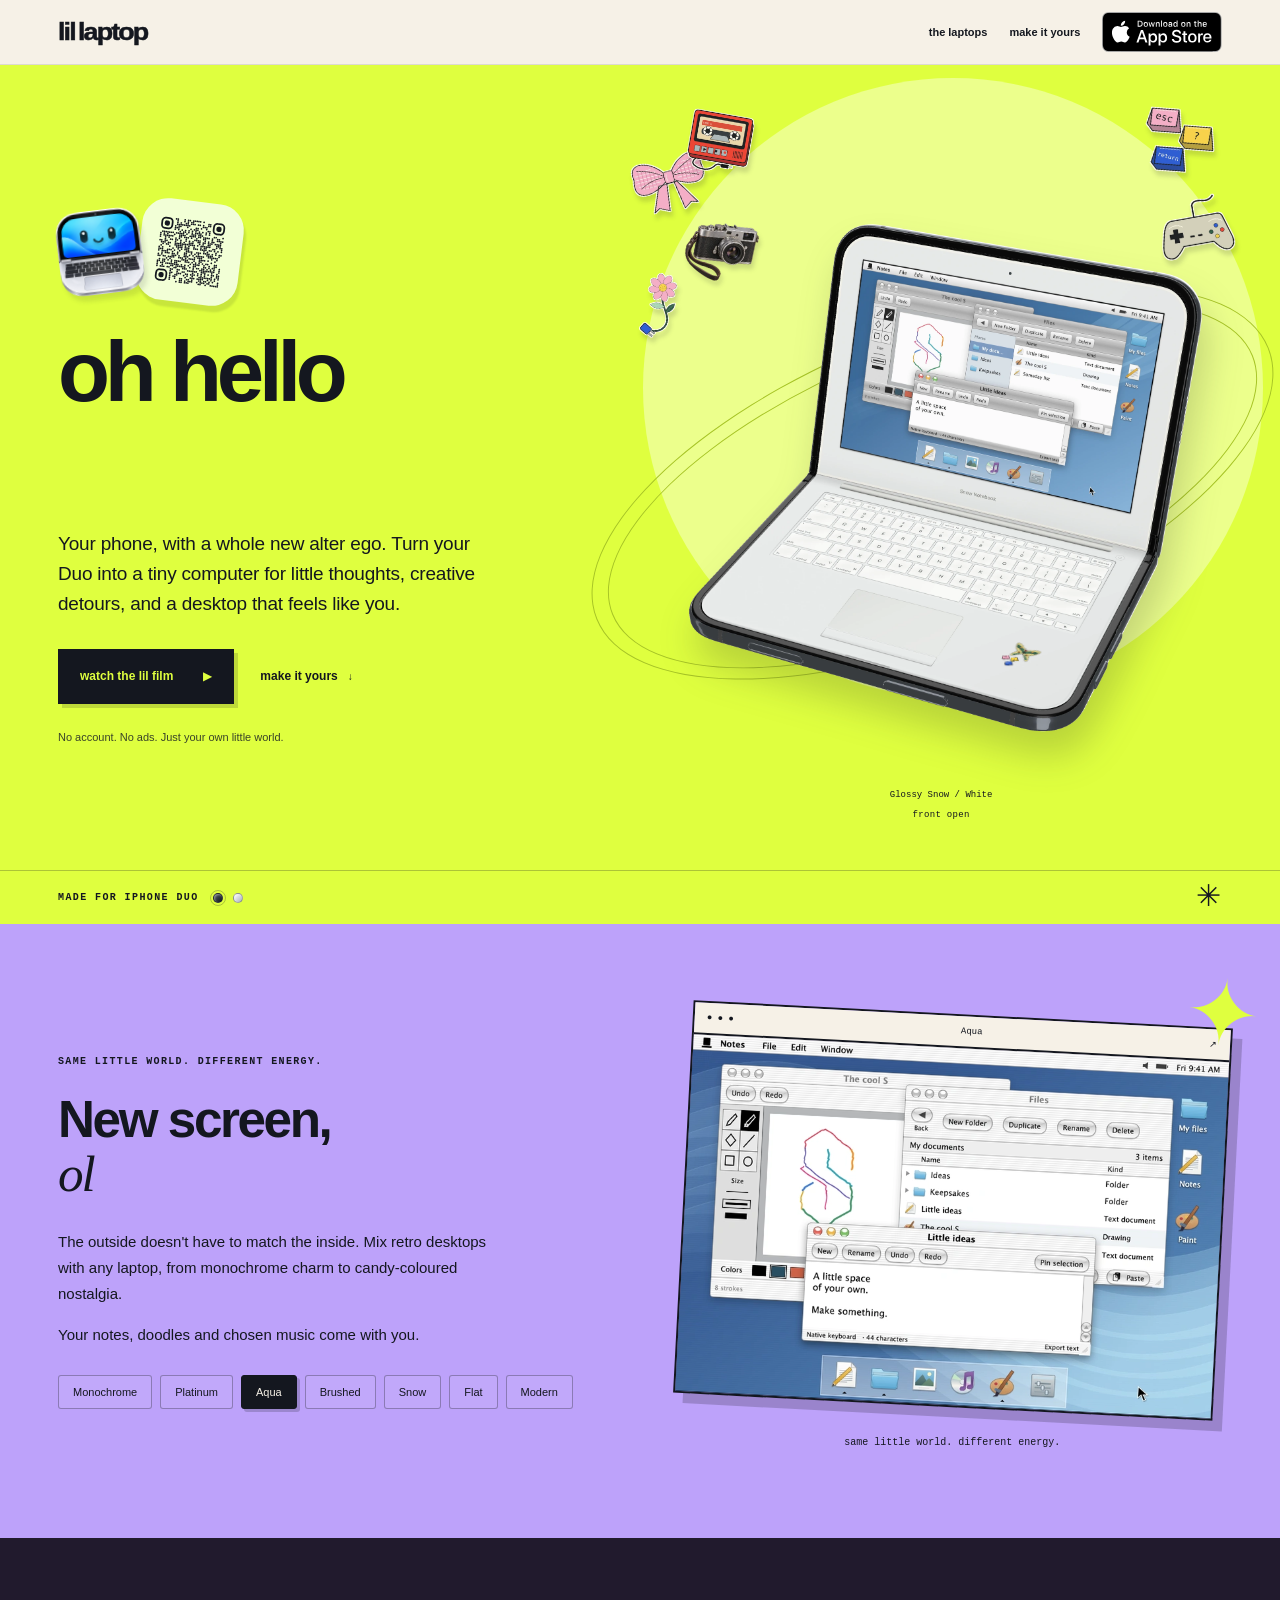
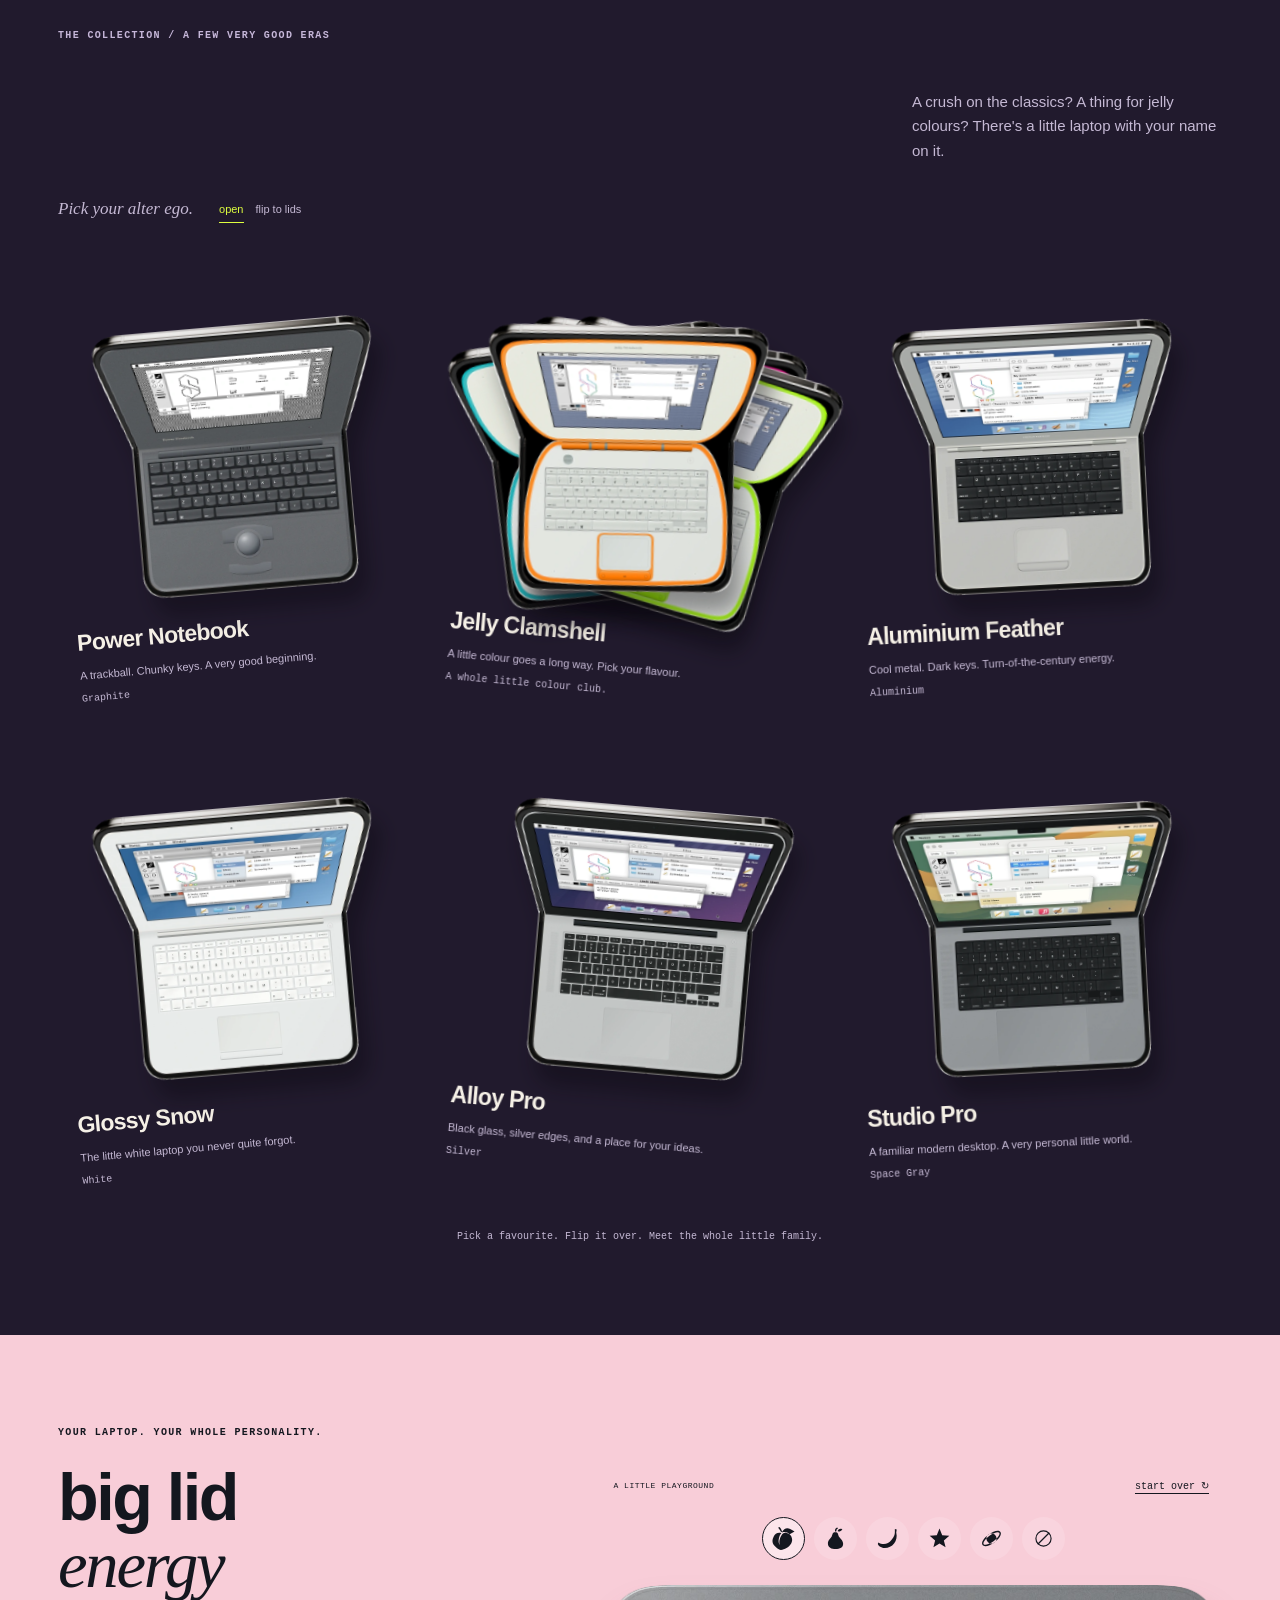
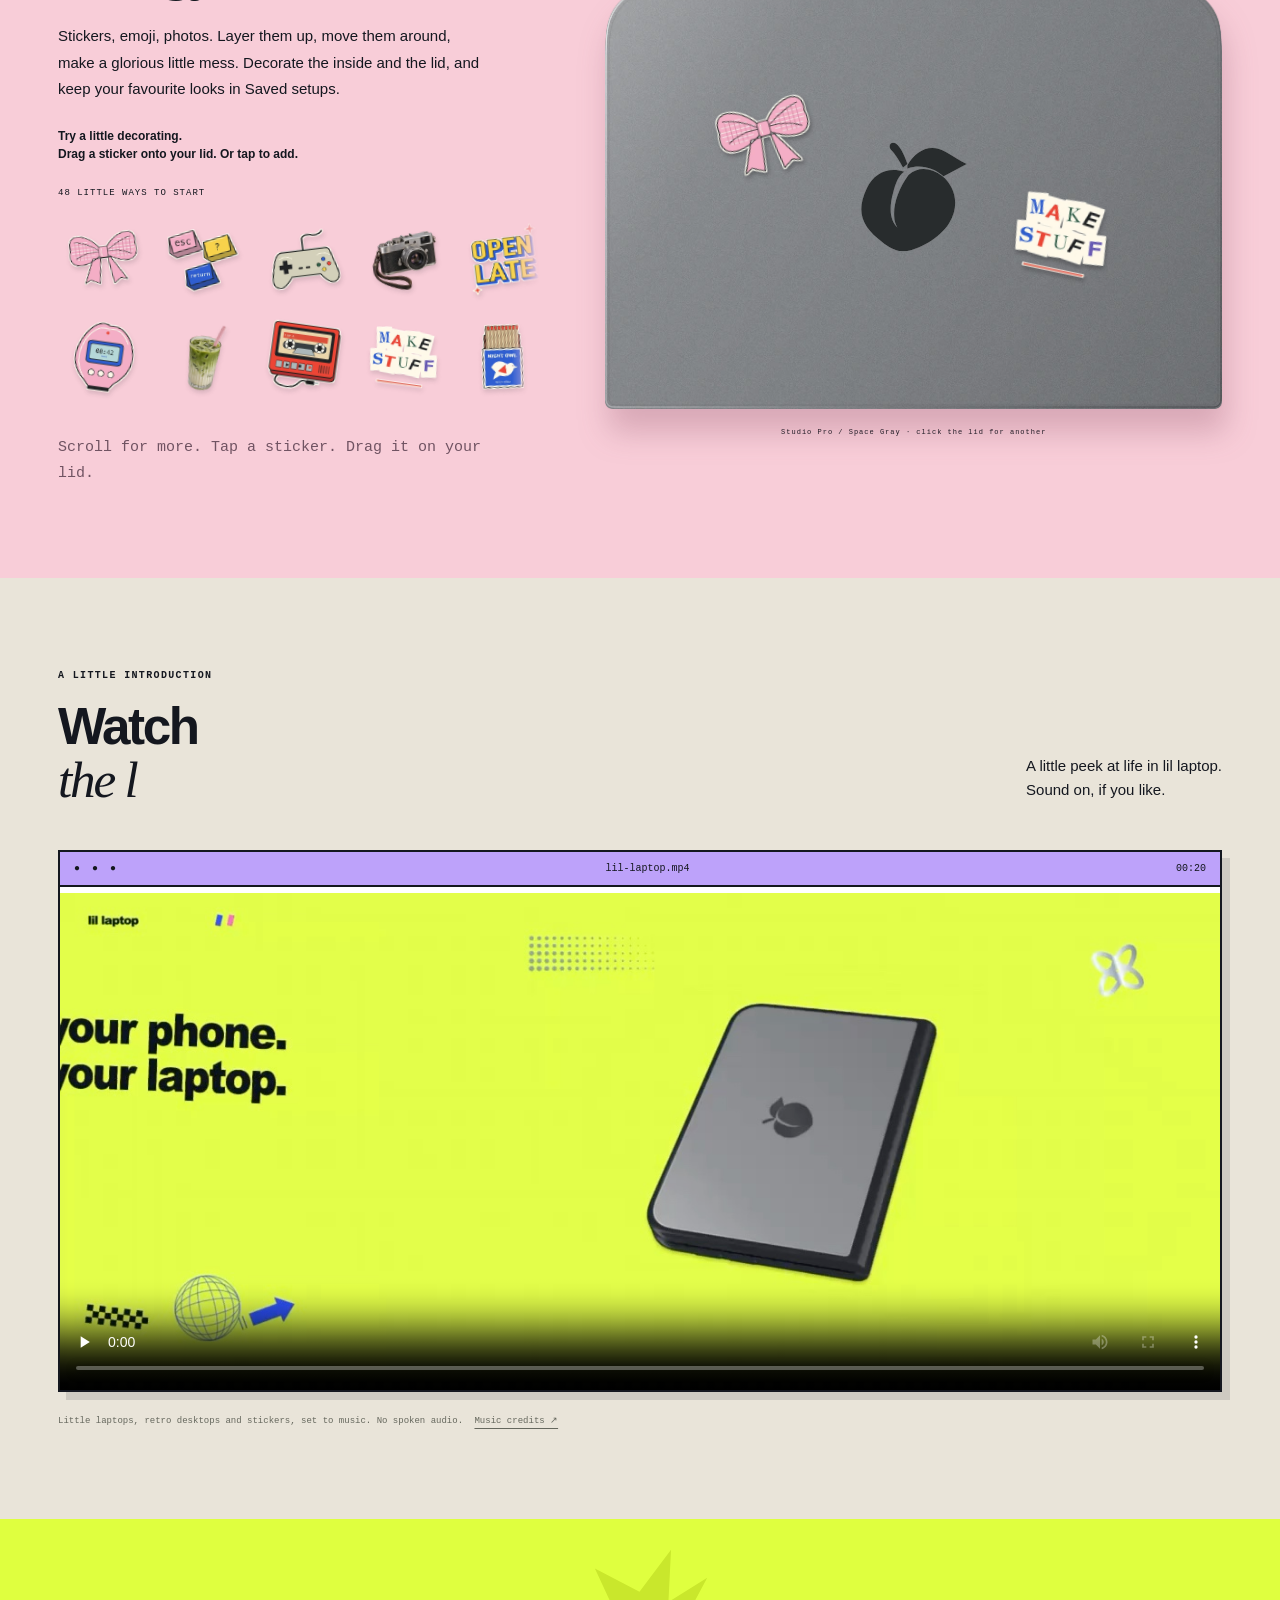
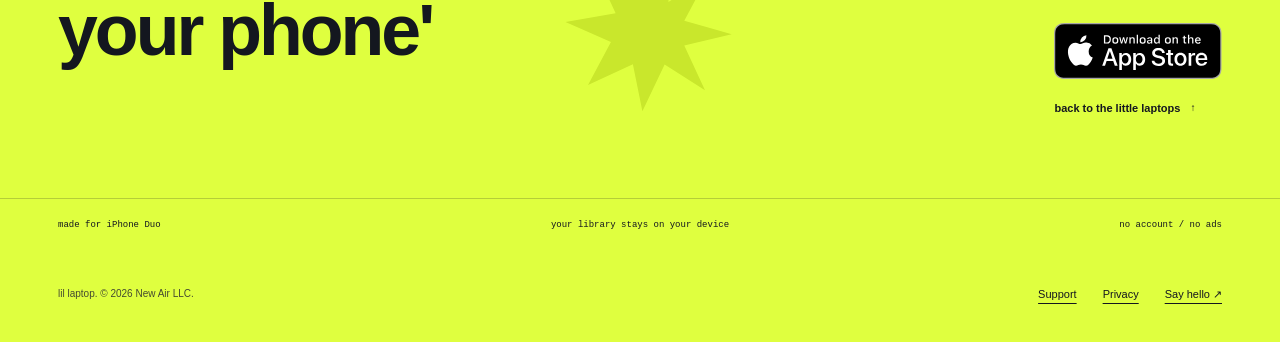
==== commit 852bfaff: "Add Jelly swipes and curved QR spotlight motion Support left/right swipes through Jelly colours whil" ====
--- a/index.html
+++ b/index.html
@@ -3,7 +3,7 @@
 <meta name="description" content="Turn your iPhone Duo into your own little laptop. Explore the collection, flip over their lids, and make room for notes, doodles, music and a little personality.">
 <meta name="theme-color" content="#dfff3f"><meta http-equiv="Content-Security-Policy" content="default-src 'none'; style-src 'self' 'unsafe-inline'; script-src 'self'; img-src 'self'; media-src 'self'; frame-src https://platform.twitter.com; base-uri 'none'; form-action 'none'">
 <meta property="og:type" content="website"><meta property="og:title" content="lil laptop — old soul. new screen."><meta property="og:description" content="Laptop looks. Your own little world on iPhone Duo."><meta property="og:url" content="https://sentry93.github.io/lil-laptop/"><meta property="og:image" content="https://sentry93.github.io/lil-laptop/social.jpg?v=20261019-three-windows"><meta name="twitter:card" content="summary_large_image">
-<link rel="canonical" href="https://sentry93.github.io/lil-laptop/"><link rel="icon" href="icon-32.png" sizes="32x32"><link rel="apple-touch-icon" href="icon-180.png"><link rel="stylesheet" href="style.css?v=20261019-jelly-wobble"><link rel="preload" href="hero-snow-open.webp?v=20261019-three-windows" as="image" fetchpriority="high"><script src="site.js?v=20261019-jelly-wobble" defer></script><title>lil laptop — oh hello. again.</title><noscript><style>.hero-art[data-loading=true]{visibility:visible}</style></noscript><link rel="stylesheet" href="video-backup.css?v=20261020-backup"><script src="video-backup-config.js?v=20261020-backup" defer></script><script src="video-backup.js?v=20261020-backup" defer></script></head>
+<link rel="canonical" href="https://sentry93.github.io/lil-laptop/"><link rel="icon" href="icon-32.png" sizes="32x32"><link rel="apple-touch-icon" href="icon-180.png"><link rel="stylesheet" href="style.css?v=20261019-jelly-swipe-arc"><link rel="preload" href="hero-snow-open.webp?v=20261019-three-windows" as="image" fetchpriority="high"><script src="site.js?v=20261019-jelly-swipe-arc" defer></script><title>lil laptop — oh hello. again.</title><noscript><style>.hero-art[data-loading=true]{visibility:visible}</style></noscript><link rel="stylesheet" href="video-backup.css?v=20261020-backup"><script src="video-backup-config.js?v=20261020-backup" defer></script><script src="video-backup.js?v=20261020-backup" defer></script></head>
 <body><a class="skip" href="#main">Skip to content</a>
 <header class="site-header"><div class="wrap nav-inner"><a class="brand" href="./" aria-label="lil laptop home"><span class="nav-icon" aria-hidden="true"><span class="app-icon-shell"><img src="lil-laptop-app-icon-1024.png" width="28" height="28" alt="" draggable="false"></span></span><span class="wordmark">lil laptop</span></a><nav aria-label="Main"><a href="#collection">the laptops</a><a href="#customize">make it yours</a><div class="nav-download"><a class="app-store-badge" href="https://apps.apple.com/us/app/lil-laptop/id6824160964" aria-label="Download lil laptop on the App Store"><svg aria-hidden="true" focusable="false" xmlns="http://www.w3.org/2000/svg" width="119.66407" height="40" viewBox="0 0 119.66407 40"><g><g><g><path d="M110.13477,0H9.53468c-.3667,0-.729,0-1.09473.002-.30615.002-.60986.00781-.91895.0127A13.21476,13.21476,0,0,0,5.5171.19141a6.66509,6.66509,0,0,0-1.90088.627A6.43779,6.43779,0,0,0,1.99757,1.99707,6.25844,6.25844,0,0,0,.81935,3.61816a6.60119,6.60119,0,0,0-.625,1.90332,12.993,12.993,0,0,0-.1792,2.002C.00587,7.83008.00489,8.1377,0,8.44434V31.5586c.00489.3105.00587.6113.01515.9219a12.99232,12.99232,0,0,0,.1792,2.0019,6.58756,6.58756,0,0,0,.625,1.9043A6.20778,6.20778,0,0,0,1.99757,38.001a6.27445,6.27445,0,0,0,1.61865,1.1787,6.70082,6.70082,0,0,0,1.90088.6308,13.45514,13.45514,0,0,0,2.0039.1768c.30909.0068.6128.0107.91895.0107C8.80567,40,9.168,40,9.53468,40H110.13477c.3594,0,.7246,0,1.084-.002.3047,0,.6172-.0039.9219-.0107a13.279,13.279,0,0,0,2-.1768,6.80432,6.80432,0,0,0,1.9082-.6308,6.27742,6.27742,0,0,0,1.6172-1.1787,6.39482,6.39482,0,0,0,1.1816-1.6143,6.60413,6.60413,0,0,0,.6191-1.9043,13.50643,13.50643,0,0,0,.1856-2.0019c.0039-.3106.0039-.6114.0039-.9219.0078-.3633.0078-.7246.0078-1.0938V9.53613c0-.36621,0-.72949-.0078-1.09179,0-.30664,0-.61426-.0039-.9209a13.5071,13.5071,0,0,0-.1856-2.002,6.6177,6.6177,0,0,0-.6191-1.90332,6.46619,6.46619,0,0,0-2.7988-2.7998,6.76754,6.76754,0,0,0-1.9082-.627,13.04394,13.04394,0,0,0-2-.17676c-.3047-.00488-.6172-.01074-.9219-.01269-.3594-.002-.7246-.002-1.084-.002Z" style="fill: #a6a6a6"/><path d="M8.44483,39.125c-.30468,0-.602-.0039-.90429-.0107a12.68714,12.68714,0,0,1-1.86914-.1631,5.88381,5.88381,0,0,1-1.65674-.5479,5.40573,5.40573,0,0,1-1.397-1.0166,5.32082,5.32082,0,0,1-1.02051-1.3965,5.72186,5.72186,0,0,1-.543-1.6572,12.41351,12.41351,0,0,1-.1665-1.875c-.00634-.2109-.01464-.9131-.01464-.9131V8.44434S.88185,7.75293.8877,7.5498a12.37039,12.37039,0,0,1,.16553-1.87207,5.7555,5.7555,0,0,1,.54346-1.6621A5.37349,5.37349,0,0,1,2.61183,2.61768,5.56543,5.56543,0,0,1,4.01417,1.59521a5.82309,5.82309,0,0,1,1.65332-.54394A12.58589,12.58589,0,0,1,7.543.88721L8.44532.875H111.21387l.9131.0127a12.38493,12.38493,0,0,1,1.8584.16259,5.93833,5.93833,0,0,1,1.6709.54785,5.59374,5.59374,0,0,1,2.415,2.41993,5.76267,5.76267,0,0,1,.5352,1.64892,12.995,12.995,0,0,1,.1738,1.88721c.0029.2832.0029.5874.0029.89014.0079.375.0079.73193.0079,1.09179V30.4648c0,.3633,0,.7178-.0079,1.0752,0,.3252,0,.6231-.0039.9297a12.73126,12.73126,0,0,1-.1709,1.8535,5.739,5.739,0,0,1-.54,1.67,5.48029,5.48029,0,0,1-1.0156,1.3857,5.4129,5.4129,0,0,1-1.3994,1.0225,5.86168,5.86168,0,0,1-1.668.5498,12.54218,12.54218,0,0,1-1.8692.1631c-.2929.0068-.5996.0107-.8974.0107l-1.084.002Z"/></g><g data-name="&lt;Group&gt;"><g data-name="&lt;Group&gt;"><g data-name="&lt;Group&gt;"><path data-name="&lt;Path&gt;" d="M24.76888,20.30068a4.94881,4.94881,0,0,1,2.35656-4.15206,5.06566,5.06566,0,0,0-3.99116-2.15768c-1.67924-.17626-3.30719,1.00483-4.1629,1.00483-.87227,0-2.18977-.98733-3.6085-.95814a5.31529,5.31529,0,0,0-4.47292,2.72787c-1.934,3.34842-.49141,8.26947,1.3612,10.97608.9269,1.32535,2.01018,2.8058,3.42763,2.7533,1.38706-.05753,1.9051-.88448,3.5794-.88448,1.65876,0,2.14479.88448,3.591.8511,1.48838-.02416,2.42613-1.33124,3.32051-2.66914a10.962,10.962,0,0,0,1.51842-3.09251A4.78205,4.78205,0,0,1,24.76888,20.30068Z" style="fill: #fff"/><path data-name="&lt;Path&gt;" d="M22.03725,12.21089a4.87248,4.87248,0,0,0,1.11452-3.49062,4.95746,4.95746,0,0,0-3.20758,1.65961,4.63634,4.63634,0,0,0-1.14371,3.36139A4.09905,4.09905,0,0,0,22.03725,12.21089Z" style="fill: #fff"/></g></g><g><path d="M42.30227,27.13965h-4.7334l-1.13672,3.35645H34.42727l4.4834-12.418h2.083l4.4834,12.418H43.438ZM38.0591,25.59082h3.752l-1.84961-5.44727h-.05176Z" style="fill: #fff"/><path d="M55.15969,25.96973c0,2.81348-1.50586,4.62109-3.77832,4.62109a3.0693,3.0693,0,0,1-2.84863-1.584h-.043v4.48438h-1.8584V21.44238H48.4302v1.50586h.03418a3.21162,3.21162,0,0,1,2.88281-1.60059C53.645,21.34766,55.15969,23.16406,55.15969,25.96973Zm-1.91016,0c0-1.833-.94727-3.03809-2.39258-3.03809-1.41992,0-2.375,1.23047-2.375,3.03809,0,1.82422.95508,3.0459,2.375,3.0459C52.30227,29.01563,53.24953,27.81934,53.24953,25.96973Z" style="fill: #fff"/><path d="M65.12453,25.96973c0,2.81348-1.50586,4.62109-3.77832,4.62109a3.0693,3.0693,0,0,1-2.84863-1.584h-.043v4.48438h-1.8584V21.44238H58.395v1.50586h.03418A3.21162,3.21162,0,0,1,61.312,21.34766C63.60988,21.34766,65.12453,23.16406,65.12453,25.96973Zm-1.91016,0c0-1.833-.94727-3.03809-2.39258-3.03809-1.41992,0-2.375,1.23047-2.375,3.03809,0,1.82422.95508,3.0459,2.375,3.0459C62.26711,29.01563,63.21438,27.81934,63.21438,25.96973Z" style="fill: #fff"/><path d="M71.71047,27.03613c.1377,1.23145,1.334,2.04,2.96875,2.04,1.56641,0,2.69336-.80859,2.69336-1.91895,0-.96387-.67969-1.541-2.28906-1.93652l-1.60937-.3877c-2.28027-.55078-3.33887-1.61719-3.33887-3.34766,0-2.14258,1.86719-3.61426,4.51855-3.61426,2.624,0,4.42285,1.47168,4.4834,3.61426h-1.876c-.1123-1.23926-1.13672-1.9873-2.63379-1.9873s-2.52148.75684-2.52148,1.8584c0,.87793.6543,1.39453,2.25488,1.79l1.36816.33594c2.54785.60254,3.60645,1.626,3.60645,3.44238,0,2.32324-1.85059,3.77832-4.79395,3.77832-2.75391,0-4.61328-1.4209-4.7334-3.667Z" style="fill: #fff"/><path d="M83.34621,19.2998v2.14258h1.72168v1.47168H83.34621v4.99121c0,.77539.34473,1.13672,1.10156,1.13672a5.80752,5.80752,0,0,0,.61133-.043v1.46289a5.10351,5.10351,0,0,1-1.03223.08594c-1.833,0-2.54785-.68848-2.54785-2.44434V22.91406H80.16262V21.44238H81.479V19.2998Z" style="fill: #fff"/><path d="M86.065,25.96973c0-2.84863,1.67773-4.63867,4.29395-4.63867,2.625,0,4.29492,1.79,4.29492,4.63867,0,2.85645-1.66113,4.63867-4.29492,4.63867C87.72609,30.6084,86.065,28.82617,86.065,25.96973Zm6.69531,0c0-1.9541-.89551-3.10742-2.40137-3.10742s-2.40039,1.16211-2.40039,3.10742c0,1.96191.89453,3.10645,2.40039,3.10645S92.76027,27.93164,92.76027,25.96973Z" style="fill: #fff"/><path d="M96.18606,21.44238h1.77246v1.541h.043a2.1594,2.1594,0,0,1,2.17773-1.63574,2.86616,2.86616,0,0,1,.63672.06934v1.73828a2.59794,2.59794,0,0,0-.835-.1123,1.87264,1.87264,0,0,0-1.93652,2.083v5.37012h-1.8584Z" style="fill: #fff"/><path d="M109.3843,27.83691c-.25,1.64355-1.85059,2.77148-3.89844,2.77148-2.63379,0-4.26855-1.76465-4.26855-4.5957,0-2.83984,1.64355-4.68164,4.19043-4.68164,2.50488,0,4.08008,1.7207,4.08008,4.46582v.63672h-6.39453v.1123a2.358,2.358,0,0,0,2.43555,2.56445,2.04834,2.04834,0,0,0,2.09082-1.27344Zm-6.28223-2.70215h4.52637a2.1773,2.1773,0,0,0-2.2207-2.29785A2.292,2.292,0,0,0,103.10207,25.13477Z" style="fill: #fff"/></g></g></g><g data-name="&lt;Group&gt;"><g><path d="M37.82619,8.731a2.63964,2.63964,0,0,1,2.80762,2.96484c0,1.90625-1.03027,3.002-2.80762,3.002H35.67092V8.731Zm-1.22852,5.123h1.125a1.87588,1.87588,0,0,0,1.96777-2.146,1.881,1.881,0,0,0-1.96777-2.13379h-1.125Z" style="fill: #fff"/><path d="M41.68068,12.44434a2.13323,2.13323,0,1,1,4.24707,0,2.13358,2.13358,0,1,1-4.24707,0Zm3.333,0c0-.97607-.43848-1.54687-1.208-1.54687-.77246,0-1.207.5708-1.207,1.54688,0,.98389.43457,1.55029,1.207,1.55029C44.57522,13.99463,45.01369,13.42432,45.01369,12.44434Z" style="fill: #fff"/><path d="M51.57326,14.69775h-.92187l-.93066-3.31641h-.07031l-.92676,3.31641h-.91309l-1.24121-4.50293h.90137l.80664,3.436h.06641l.92578-3.436h.85254l.92578,3.436h.07031l.80273-3.436h.88867Z" style="fill: #fff"/><path d="M53.85354,10.19482H54.709v.71533h.06641a1.348,1.348,0,0,1,1.34375-.80225,1.46456,1.46456,0,0,1,1.55859,1.6748v2.915h-.88867V12.00586c0-.72363-.31445-1.0835-.97168-1.0835a1.03294,1.03294,0,0,0-1.0752,1.14111v2.63428h-.88867Z" style="fill: #fff"/><path d="M59.09377,8.437h.88867v6.26074h-.88867Z" style="fill: #fff"/><path d="M61.21779,12.44434a2.13346,2.13346,0,1,1,4.24756,0,2.1338,2.1338,0,1,1-4.24756,0Zm3.333,0c0-.97607-.43848-1.54687-1.208-1.54687-.77246,0-1.207.5708-1.207,1.54688,0,.98389.43457,1.55029,1.207,1.55029C64.11232,13.99463,64.5508,13.42432,64.5508,12.44434Z" style="fill: #fff"/><path d="M66.4009,13.42432c0-.81055.60352-1.27783,1.6748-1.34424l1.21973-.07031v-.38867c0-.47559-.31445-.74414-.92187-.74414-.49609,0-.83984.18213-.93848.50049h-.86035c.09082-.77344.81836-1.26953,1.83984-1.26953,1.12891,0,1.76563.562,1.76563,1.51318v3.07666h-.85547v-.63281h-.07031a1.515,1.515,0,0,1-1.35254.707A1.36026,1.36026,0,0,1,66.4009,13.42432Zm2.89453-.38477v-.37646l-1.09961.07031c-.62012.0415-.90137.25244-.90137.64941,0,.40527.35156.64111.835.64111A1.0615,1.0615,0,0,0,69.29543,13.03955Z" style="fill: #fff"/><path d="M71.34816,12.44434c0-1.42285.73145-2.32422,1.86914-2.32422a1.484,1.484,0,0,1,1.38086.79h.06641V8.437h.88867v6.26074h-.85156v-.71143h-.07031a1.56284,1.56284,0,0,1-1.41406.78564C72.0718,14.772,71.34816,13.87061,71.34816,12.44434Zm.918,0c0,.95508.4502,1.52979,1.20313,1.52979.749,0,1.21191-.583,1.21191-1.52588,0-.93848-.46777-1.52979-1.21191-1.52979C72.72121,10.91846,72.26613,11.49707,72.26613,12.44434Z" style="fill: #fff"/><path d="M79.23,12.44434a2.13323,2.13323,0,1,1,4.24707,0,2.13358,2.13358,0,1,1-4.24707,0Zm3.333,0c0-.97607-.43848-1.54687-1.208-1.54687-.77246,0-1.207.5708-1.207,1.54688,0,.98389.43457,1.55029,1.207,1.55029C82.12453,13.99463,82.563,13.42432,82.563,12.44434Z" style="fill: #fff"/><path d="M84.66945,10.19482h.85547v.71533h.06641a1.348,1.348,0,0,1,1.34375-.80225,1.46456,1.46456,0,0,1,1.55859,1.6748v2.915H87.605V12.00586c0-.72363-.31445-1.0835-.97168-1.0835a1.03294,1.03294,0,0,0-1.0752,1.14111v2.63428h-.88867Z" style="fill: #fff"/><path d="M93.51516,9.07373v1.1416h.97559v.74854h-.97559V13.2793c0,.47168.19434.67822.63672.67822a2.96657,2.96657,0,0,0,.33887-.02051v.74023a2.9155,2.9155,0,0,1-.4834.04541c-.98828,0-1.38184-.34766-1.38184-1.21582v-2.543h-.71484v-.74854h.71484V9.07373Z" style="fill: #fff"/><path d="M95.70461,8.437h.88086v2.48145h.07031a1.3856,1.3856,0,0,1,1.373-.80664,1.48339,1.48339,0,0,1,1.55078,1.67871v2.90723H98.69v-2.688c0-.71924-.335-1.0835-.96289-1.0835a1.05194,1.05194,0,0,0-1.13379,1.1416v2.62988h-.88867Z" style="fill: #fff"/><path d="M104.76125,13.48193a1.828,1.828,0,0,1-1.95117,1.30273A2.04531,2.04531,0,0,1,100.73,12.46045a2.07685,2.07685,0,0,1,2.07617-2.35254c1.25293,0,2.00879.856,2.00879,2.27V12.688h-3.17969v.0498a1.1902,1.1902,0,0,0,1.19922,1.29,1.07934,1.07934,0,0,0,1.07129-.5459Zm-3.126-1.45117h2.27441a1.08647,1.08647,0,0,0-1.1084-1.1665A1.15162,1.15162,0,0,0,101.63527,12.03076Z" style="fill: #fff"/></g></g></g></svg></a></div></nav></div></header>
 <main id="main">
@@ -48,4 +48,4 @@
 <section class="film-section section-space" id="watch"><div class="wrap"><div class="section-heading reveal"><div><p class="eyebrow">A LITTLE INTRODUCTION</p><h2>Watch<br><em>the lil film</em></h2></div><p>A little peek at life in lil laptop.<br>Sound on, if you like.</p></div><div class="video-frame reveal" id="trailer-frame" data-video-provider="self"><div class="film-bar"><span>● ● ●</span><span data-video-filename>lil-laptop.mp4</span><span data-video-duration>00:20</span></div><video controls playsinline preload="none" poster="trailer-poster.jpg" width="1280" height="548" aria-label="lil laptop trailer" aria-describedby="film-description"><source src="lil-laptop-trailer.mp4" type="video/mp4"><p><a href="lil-laptop-trailer.mp4">Watch the trailer</a>.</p></video></div><p class="film-caption" id="film-description">Little laptops, retro desktops and stickers, set to music. No spoken audio. <a href="video-credits.txt">Music credits ↗</a> <a id="x-video-backup-link" hidden target="_blank" rel="noopener noreferrer">Watch on X ↗</a></p><template id="x-video-backup-template"><div class="x-video-backup"><iframe title="lil laptop video on X" allow="autoplay; fullscreen; picture-in-picture" allowfullscreen></iframe></div></template></div></section>
 <section class="closer"><div class="wrap closer-inner"><div class="closer-star" aria-hidden="true"><svg viewBox="0 0 100 100" aria-hidden="true"><path d="M50 2 57 32 75 12 69 40 98 40 73 54 92 76 65 68 60 98 47 73 25 92 31 64 2 60 29 47 10 25 39 31Z" fill="currentColor"/></svg></div><div class="closer-copy"><h2>your phone's<br><em>alter ego.</em></h2></div><div class="closer-download"><div class="app-store-cta"><a class="app-store-badge" href="https://apps.apple.com/us/app/lil-laptop/id6824160964" aria-label="Download lil laptop on the App Store"><svg aria-hidden="true" focusable="false" xmlns="http://www.w3.org/2000/svg" width="119.66407" height="40" viewBox="0 0 119.66407 40"><g><g><g><path d="M110.13477,0H9.53468c-.3667,0-.729,0-1.09473.002-.30615.002-.60986.00781-.91895.0127A13.21476,13.21476,0,0,0,5.5171.19141a6.66509,6.66509,0,0,0-1.90088.627A6.43779,6.43779,0,0,0,1.99757,1.99707,6.25844,6.25844,0,0,0,.81935,3.61816a6.60119,6.60119,0,0,0-.625,1.90332,12.993,12.993,0,0,0-.1792,2.002C.00587,7.83008.00489,8.1377,0,8.44434V31.5586c.00489.3105.00587.6113.01515.9219a12.99232,12.99232,0,0,0,.1792,2.0019,6.58756,6.58756,0,0,0,.625,1.9043A6.20778,6.20778,0,0,0,1.99757,38.001a6.27445,6.27445,0,0,0,1.61865,1.1787,6.70082,6.70082,0,0,0,1.90088.6308,13.45514,13.45514,0,0,0,2.0039.1768c.30909.0068.6128.0107.91895.0107C8.80567,40,9.168,40,9.53468,40H110.13477c.3594,0,.7246,0,1.084-.002.3047,0,.6172-.0039.9219-.0107a13.279,13.279,0,0,0,2-.1768,6.80432,6.80432,0,0,0,1.9082-.6308,6.27742,6.27742,0,0,0,1.6172-1.1787,6.39482,6.39482,0,0,0,1.1816-1.6143,6.60413,6.60413,0,0,0,.6191-1.9043,13.50643,13.50643,0,0,0,.1856-2.0019c.0039-.3106.0039-.6114.0039-.9219.0078-.3633.0078-.7246.0078-1.0938V9.53613c0-.36621,0-.72949-.0078-1.09179,0-.30664,0-.61426-.0039-.9209a13.5071,13.5071,0,0,0-.1856-2.002,6.6177,6.6177,0,0,0-.6191-1.90332,6.46619,6.46619,0,0,0-2.7988-2.7998,6.76754,6.76754,0,0,0-1.9082-.627,13.04394,13.04394,0,0,0-2-.17676c-.3047-.00488-.6172-.01074-.9219-.01269-.3594-.002-.7246-.002-1.084-.002Z" style="fill: #a6a6a6"/><path d="M8.44483,39.125c-.30468,0-.602-.0039-.90429-.0107a12.68714,12.68714,0,0,1-1.86914-.1631,5.88381,5.88381,0,0,1-1.65674-.5479,5.40573,5.40573,0,0,1-1.397-1.0166,5.32082,5.32082,0,0,1-1.02051-1.3965,5.72186,5.72186,0,0,1-.543-1.6572,12.41351,12.41351,0,0,1-.1665-1.875c-.00634-.2109-.01464-.9131-.01464-.9131V8.44434S.88185,7.75293.8877,7.5498a12.37039,12.37039,0,0,1,.16553-1.87207,5.7555,5.7555,0,0,1,.54346-1.6621A5.37349,5.37349,0,0,1,2.61183,2.61768,5.56543,5.56543,0,0,1,4.01417,1.59521a5.82309,5.82309,0,0,1,1.65332-.54394A12.58589,12.58589,0,0,1,7.543.88721L8.44532.875H111.21387l.9131.0127a12.38493,12.38493,0,0,1,1.8584.16259,5.93833,5.93833,0,0,1,1.6709.54785,5.59374,5.59374,0,0,1,2.415,2.41993,5.76267,5.76267,0,0,1,.5352,1.64892,12.995,12.995,0,0,1,.1738,1.88721c.0029.2832.0029.5874.0029.89014.0079.375.0079.73193.0079,1.09179V30.4648c0,.3633,0,.7178-.0079,1.0752,0,.3252,0,.6231-.0039.9297a12.73126,12.73126,0,0,1-.1709,1.8535,5.739,5.739,0,0,1-.54,1.67,5.48029,5.48029,0,0,1-1.0156,1.3857,5.4129,5.4129,0,0,1-1.3994,1.0225,5.86168,5.86168,0,0,1-1.668.5498,12.54218,12.54218,0,0,1-1.8692.1631c-.2929.0068-.5996.0107-.8974.0107l-1.084.002Z"/></g><g data-name="&lt;Group&gt;"><g data-name="&lt;Group&gt;"><g data-name="&lt;Group&gt;"><path data-name="&lt;Path&gt;" d="M24.76888,20.30068a4.94881,4.94881,0,0,1,2.35656-4.15206,5.06566,5.06566,0,0,0-3.99116-2.15768c-1.67924-.17626-3.30719,1.00483-4.1629,1.00483-.87227,0-2.18977-.98733-3.6085-.95814a5.31529,5.31529,0,0,0-4.47292,2.72787c-1.934,3.34842-.49141,8.26947,1.3612,10.97608.9269,1.32535,2.01018,2.8058,3.42763,2.7533,1.38706-.05753,1.9051-.88448,3.5794-.88448,1.65876,0,2.14479.88448,3.591.8511,1.48838-.02416,2.42613-1.33124,3.32051-2.66914a10.962,10.962,0,0,0,1.51842-3.09251A4.78205,4.78205,0,0,1,24.76888,20.30068Z" style="fill: #fff"/><path data-name="&lt;Path&gt;" d="M22.03725,12.21089a4.87248,4.87248,0,0,0,1.11452-3.49062,4.95746,4.95746,0,0,0-3.20758,1.65961,4.63634,4.63634,0,0,0-1.14371,3.36139A4.09905,4.09905,0,0,0,22.03725,12.21089Z" style="fill: #fff"/></g></g><g><path d="M42.30227,27.13965h-4.7334l-1.13672,3.35645H34.42727l4.4834-12.418h2.083l4.4834,12.418H43.438ZM38.0591,25.59082h3.752l-1.84961-5.44727h-.05176Z" style="fill: #fff"/><path d="M55.15969,25.96973c0,2.81348-1.50586,4.62109-3.77832,4.62109a3.0693,3.0693,0,0,1-2.84863-1.584h-.043v4.48438h-1.8584V21.44238H48.4302v1.50586h.03418a3.21162,3.21162,0,0,1,2.88281-1.60059C53.645,21.34766,55.15969,23.16406,55.15969,25.96973Zm-1.91016,0c0-1.833-.94727-3.03809-2.39258-3.03809-1.41992,0-2.375,1.23047-2.375,3.03809,0,1.82422.95508,3.0459,2.375,3.0459C52.30227,29.01563,53.24953,27.81934,53.24953,25.96973Z" style="fill: #fff"/><path d="M65.12453,25.96973c0,2.81348-1.50586,4.62109-3.77832,4.62109a3.0693,3.0693,0,0,1-2.84863-1.584h-.043v4.48438h-1.8584V21.44238H58.395v1.50586h.03418A3.21162,3.21162,0,0,1,61.312,21.34766C63.60988,21.34766,65.12453,23.16406,65.12453,25.96973Zm-1.91016,0c0-1.833-.94727-3.03809-2.39258-3.03809-1.41992,0-2.375,1.23047-2.375,3.03809,0,1.82422.95508,3.0459,2.375,3.0459C62.26711,29.01563,63.21438,27.81934,63.21438,25.96973Z" style="fill: #fff"/><path d="M71.71047,27.03613c.1377,1.23145,1.334,2.04,2.96875,2.04,1.56641,0,2.69336-.80859,2.69336-1.91895,0-.96387-.67969-1.541-2.28906-1.93652l-1.60937-.3877c-2.28027-.55078-3.33887-1.61719-3.33887-3.34766,0-2.14258,1.86719-3.61426,4.51855-3.61426,2.624,0,4.42285,1.47168,4.4834,3.61426h-1.876c-.1123-1.23926-1.13672-1.9873-2.63379-1.9873s-2.52148.75684-2.52148,1.8584c0,.87793.6543,1.39453,2.25488,1.79l1.36816.33594c2.54785.60254,3.60645,1.626,3.60645,3.44238,0,2.32324-1.85059,3.77832-4.79395,3.77832-2.75391,0-4.61328-1.4209-4.7334-3.667Z" style="fill: #fff"/><path d="M83.34621,19.2998v2.14258h1.72168v1.47168H83.34621v4.99121c0,.77539.34473,1.13672,1.10156,1.13672a5.80752,5.80752,0,0,0,.61133-.043v1.46289a5.10351,5.10351,0,0,1-1.03223.08594c-1.833,0-2.54785-.68848-2.54785-2.44434V22.91406H80.16262V21.44238H81.479V19.2998Z" style="fill: #fff"/><path d="M86.065,25.96973c0-2.84863,1.67773-4.63867,4.29395-4.63867,2.625,0,4.29492,1.79,4.29492,4.63867,0,2.85645-1.66113,4.63867-4.29492,4.63867C87.72609,30.6084,86.065,28.82617,86.065,25.96973Zm6.69531,0c0-1.9541-.89551-3.10742-2.40137-3.10742s-2.40039,1.16211-2.40039,3.10742c0,1.96191.89453,3.10645,2.40039,3.10645S92.76027,27.93164,92.76027,25.96973Z" style="fill: #fff"/><path d="M96.18606,21.44238h1.77246v1.541h.043a2.1594,2.1594,0,0,1,2.17773-1.63574,2.86616,2.86616,0,0,1,.63672.06934v1.73828a2.59794,2.59794,0,0,0-.835-.1123,1.87264,1.87264,0,0,0-1.93652,2.083v5.37012h-1.8584Z" style="fill: #fff"/><path d="M109.3843,27.83691c-.25,1.64355-1.85059,2.77148-3.89844,2.77148-2.63379,0-4.26855-1.76465-4.26855-4.5957,0-2.83984,1.64355-4.68164,4.19043-4.68164,2.50488,0,4.08008,1.7207,4.08008,4.46582v.63672h-6.39453v.1123a2.358,2.358,0,0,0,2.43555,2.56445,2.04834,2.04834,0,0,0,2.09082-1.27344Zm-6.28223-2.70215h4.52637a2.1773,2.1773,0,0,0-2.2207-2.29785A2.292,2.292,0,0,0,103.10207,25.13477Z" style="fill: #fff"/></g></g></g><g data-name="&lt;Group&gt;"><g><path d="M37.82619,8.731a2.63964,2.63964,0,0,1,2.80762,2.96484c0,1.90625-1.03027,3.002-2.80762,3.002H35.67092V8.731Zm-1.22852,5.123h1.125a1.87588,1.87588,0,0,0,1.96777-2.146,1.881,1.881,0,0,0-1.96777-2.13379h-1.125Z" style="fill: #fff"/><path d="M41.68068,12.44434a2.13323,2.13323,0,1,1,4.24707,0,2.13358,2.13358,0,1,1-4.24707,0Zm3.333,0c0-.97607-.43848-1.54687-1.208-1.54687-.77246,0-1.207.5708-1.207,1.54688,0,.98389.43457,1.55029,1.207,1.55029C44.57522,13.99463,45.01369,13.42432,45.01369,12.44434Z" style="fill: #fff"/><path d="M51.57326,14.69775h-.92187l-.93066-3.31641h-.07031l-.92676,3.31641h-.91309l-1.24121-4.50293h.90137l.80664,3.436h.06641l.92578-3.436h.85254l.92578,3.436h.07031l.80273-3.436h.88867Z" style="fill: #fff"/><path d="M53.85354,10.19482H54.709v.71533h.06641a1.348,1.348,0,0,1,1.34375-.80225,1.46456,1.46456,0,0,1,1.55859,1.6748v2.915h-.88867V12.00586c0-.72363-.31445-1.0835-.97168-1.0835a1.03294,1.03294,0,0,0-1.0752,1.14111v2.63428h-.88867Z" style="fill: #fff"/><path d="M59.09377,8.437h.88867v6.26074h-.88867Z" style="fill: #fff"/><path d="M61.21779,12.44434a2.13346,2.13346,0,1,1,4.24756,0,2.1338,2.1338,0,1,1-4.24756,0Zm3.333,0c0-.97607-.43848-1.54687-1.208-1.54687-.77246,0-1.207.5708-1.207,1.54688,0,.98389.43457,1.55029,1.207,1.55029C64.11232,13.99463,64.5508,13.42432,64.5508,12.44434Z" style="fill: #fff"/><path d="M66.4009,13.42432c0-.81055.60352-1.27783,1.6748-1.34424l1.21973-.07031v-.38867c0-.47559-.31445-.74414-.92187-.74414-.49609,0-.83984.18213-.93848.50049h-.86035c.09082-.77344.81836-1.26953,1.83984-1.26953,1.12891,0,1.76563.562,1.76563,1.51318v3.07666h-.85547v-.63281h-.07031a1.515,1.515,0,0,1-1.35254.707A1.36026,1.36026,0,0,1,66.4009,13.42432Zm2.89453-.38477v-.37646l-1.09961.07031c-.62012.0415-.90137.25244-.90137.64941,0,.40527.35156.64111.835.64111A1.0615,1.0615,0,0,0,69.29543,13.03955Z" style="fill: #fff"/><path d="M71.34816,12.44434c0-1.42285.73145-2.32422,1.86914-2.32422a1.484,1.484,0,0,1,1.38086.79h.06641V8.437h.88867v6.26074h-.85156v-.71143h-.07031a1.56284,1.56284,0,0,1-1.41406.78564C72.0718,14.772,71.34816,13.87061,71.34816,12.44434Zm.918,0c0,.95508.4502,1.52979,1.20313,1.52979.749,0,1.21191-.583,1.21191-1.52588,0-.93848-.46777-1.52979-1.21191-1.52979C72.72121,10.91846,72.26613,11.49707,72.26613,12.44434Z" style="fill: #fff"/><path d="M79.23,12.44434a2.13323,2.13323,0,1,1,4.24707,0,2.13358,2.13358,0,1,1-4.24707,0Zm3.333,0c0-.97607-.43848-1.54687-1.208-1.54687-.77246,0-1.207.5708-1.207,1.54688,0,.98389.43457,1.55029,1.207,1.55029C82.12453,13.99463,82.563,13.42432,82.563,12.44434Z" style="fill: #fff"/><path d="M84.66945,10.19482h.85547v.71533h.06641a1.348,1.348,0,0,1,1.34375-.80225,1.46456,1.46456,0,0,1,1.55859,1.6748v2.915H87.605V12.00586c0-.72363-.31445-1.0835-.97168-1.0835a1.03294,1.03294,0,0,0-1.0752,1.14111v2.63428h-.88867Z" style="fill: #fff"/><path d="M93.51516,9.07373v1.1416h.97559v.74854h-.97559V13.2793c0,.47168.19434.67822.63672.67822a2.96657,2.96657,0,0,0,.33887-.02051v.74023a2.9155,2.9155,0,0,1-.4834.04541c-.98828,0-1.38184-.34766-1.38184-1.21582v-2.543h-.71484v-.74854h.71484V9.07373Z" style="fill: #fff"/><path d="M95.70461,8.437h.88086v2.48145h.07031a1.3856,1.3856,0,0,1,1.373-.80664,1.48339,1.48339,0,0,1,1.55078,1.67871v2.90723H98.69v-2.688c0-.71924-.335-1.0835-.96289-1.0835a1.05194,1.05194,0,0,0-1.13379,1.1416v2.62988h-.88867Z" style="fill: #fff"/><path d="M104.76125,13.48193a1.828,1.828,0,0,1-1.95117,1.30273A2.04531,2.04531,0,0,1,100.73,12.46045a2.07685,2.07685,0,0,1,2.07617-2.35254c1.25293,0,2.00879.856,2.00879,2.27V12.688h-3.17969v.0498a1.1902,1.1902,0,0,0,1.19922,1.29,1.07934,1.07934,0,0,0,1.07129-.5459Zm-3.126-1.45117h2.27441a1.08647,1.08647,0,0,0-1.1084-1.1665A1.15162,1.15162,0,0,0,101.63527,12.03076Z" style="fill: #fff"/></g></g></g></svg></a></div><a class="text-link" href="#collection">back to the little laptops <span aria-hidden="true">↑</span></a></div></div><div class="wrap privacy-strip"><span>made for iPhone Duo</span><span>your library stays on your device</span><span>no account / no ads</span></div></section>
 </main><footer class="site-footer"><div class="wrap footer"><div class="footer-credit"><p><a href="./">lil laptop</a>. © 2026 New Air LLC.</p></div><nav aria-label="More information"><a href="support.html">Support</a><a href="privacy.html">Privacy</a><a href="https://github.com/sentry93/lil-laptop-support/issues">Say hello ↗</a></nav></div></footer>
-<dialog id="qr-dialog" class="qr-dialog" aria-label="Get lil laptop on the App Store"><div class="qr-modal-layout"><div class="qr-modal-badge-slot"></div><div class="qr-modal-code-slot"></div></div></dialog><script src="qr-modal.js?v=20261019-jelly-wobble" defer></script></body></html>
+<dialog id="qr-dialog" class="qr-dialog" aria-label="Get lil laptop on the App Store"><div class="qr-modal-layout"><div class="qr-modal-badge-slot"></div><div class="qr-modal-code-slot"></div></div></dialog><script src="qr-modal.js?v=20261019-jelly-swipe-arc" defer></script></body></html>
--- a/style.css
+++ b/style.css
@@ -273,3 +273,12 @@
 .collection.show-lids .device-front{visibility:hidden}
 .collection.show-lids .device-back{visibility:visible}
 @media(prefers-reduced-motion:reduce){.collection .device-face{transition:none}}
+
+/* Reserve room for the rotated Jelly fan so its mobile label stays below it. */
+@media(max-width:600px){
+ .collection .jelly-stage{margin-bottom:72px}
+ .collection .model-card[data-model=ibook1999] h3{position:relative;z-index:1}
+ .collection .jelly-stage .device-face img{scale:1}
+}
+.collection .is-jelly-dragging .device-flipper{animation-play-state:paused}
+.collection .is-jelly-dragging .is-jelly-top{translate:0 -6px}
--- a/video-backup.css
+++ b/video-backup.css
@@ -2,3 +2,6 @@
 .x-video-backup{position:relative;width:100%;aspect-ratio:16/9;overflow:hidden;background:#000;isolation:isolate}
 .x-video-backup iframe{position:absolute;top:0;left:0;display:block;width:550px;height:800px;max-width:none;border:0;transform-origin:top left;transform:scale(var(--x-video-scale,1)) translate(-16px,-110px)}
 .film-caption [hidden]{display:none!important}
+
+/* Keep a small white inset between the purple title bar and either player. */
+.video-frame>video,.video-frame>.x-video-backup{border-top:6px solid #fff;box-sizing:content-box}
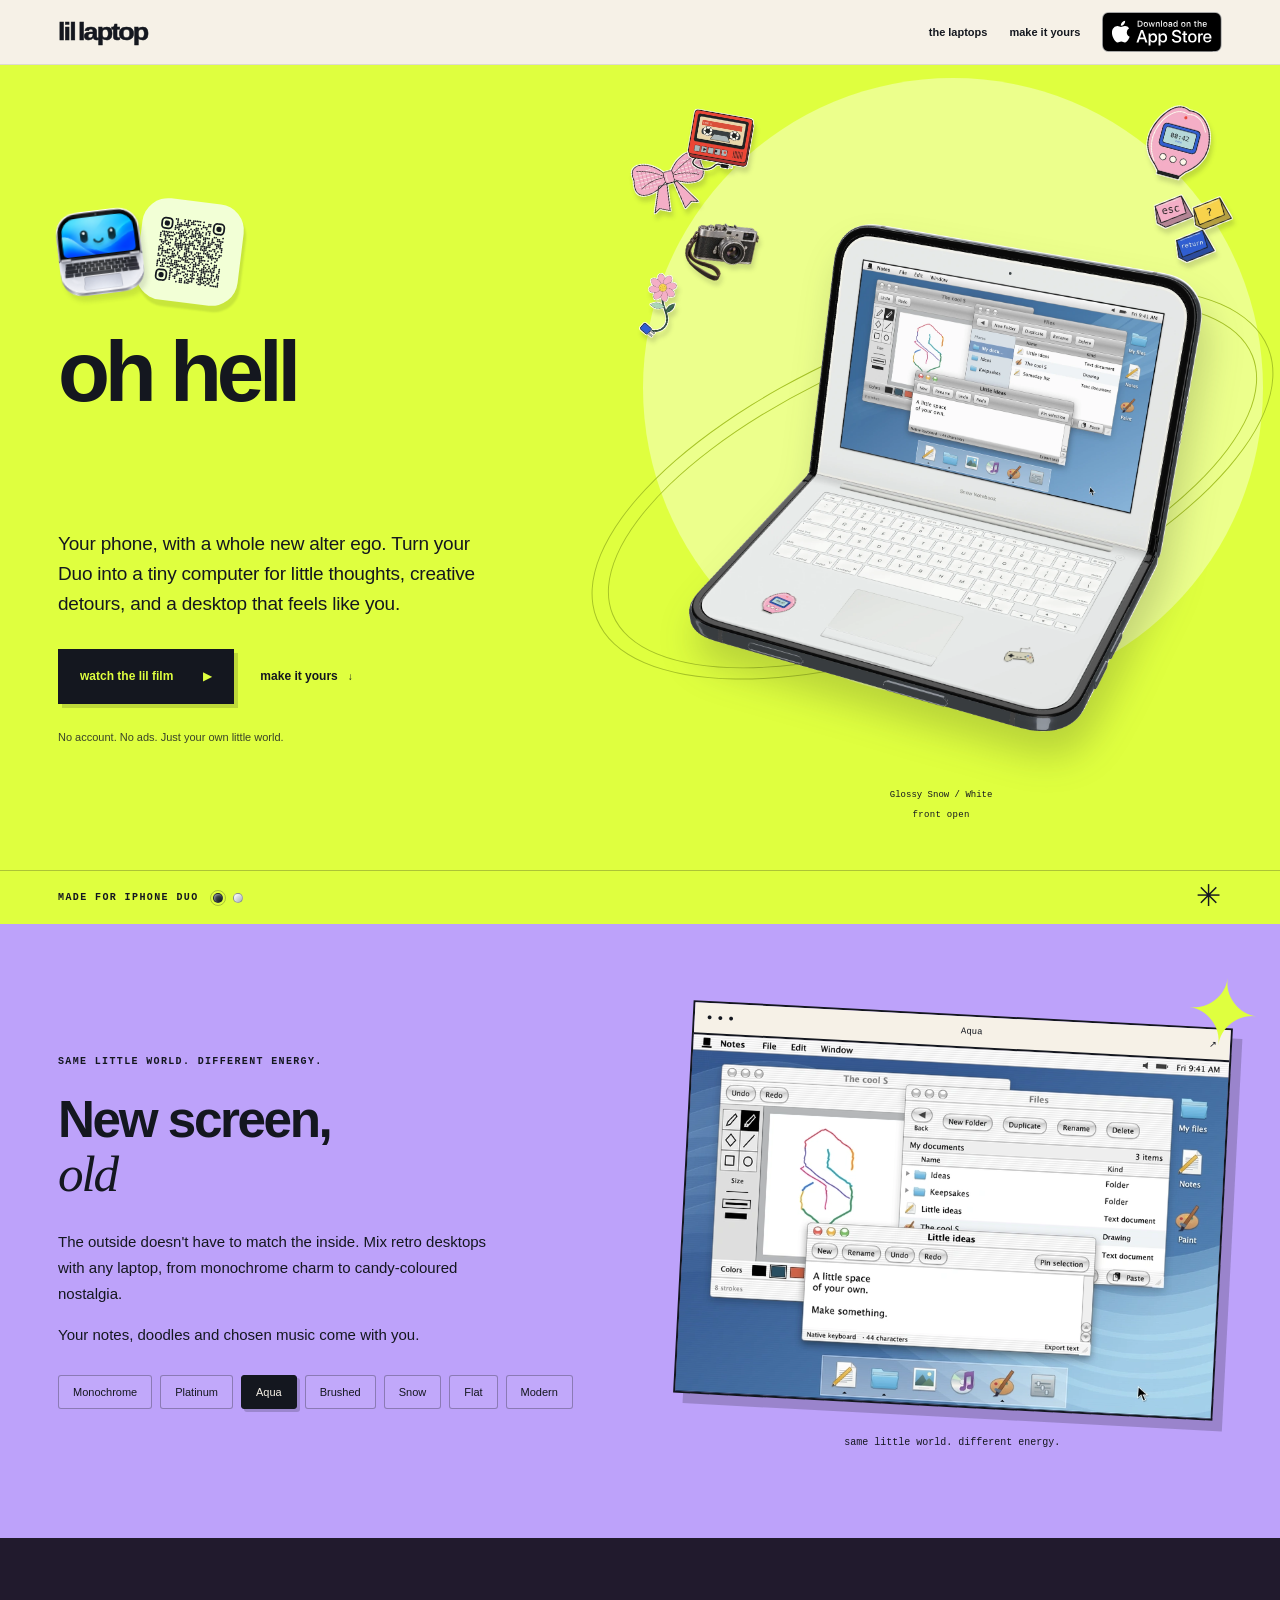
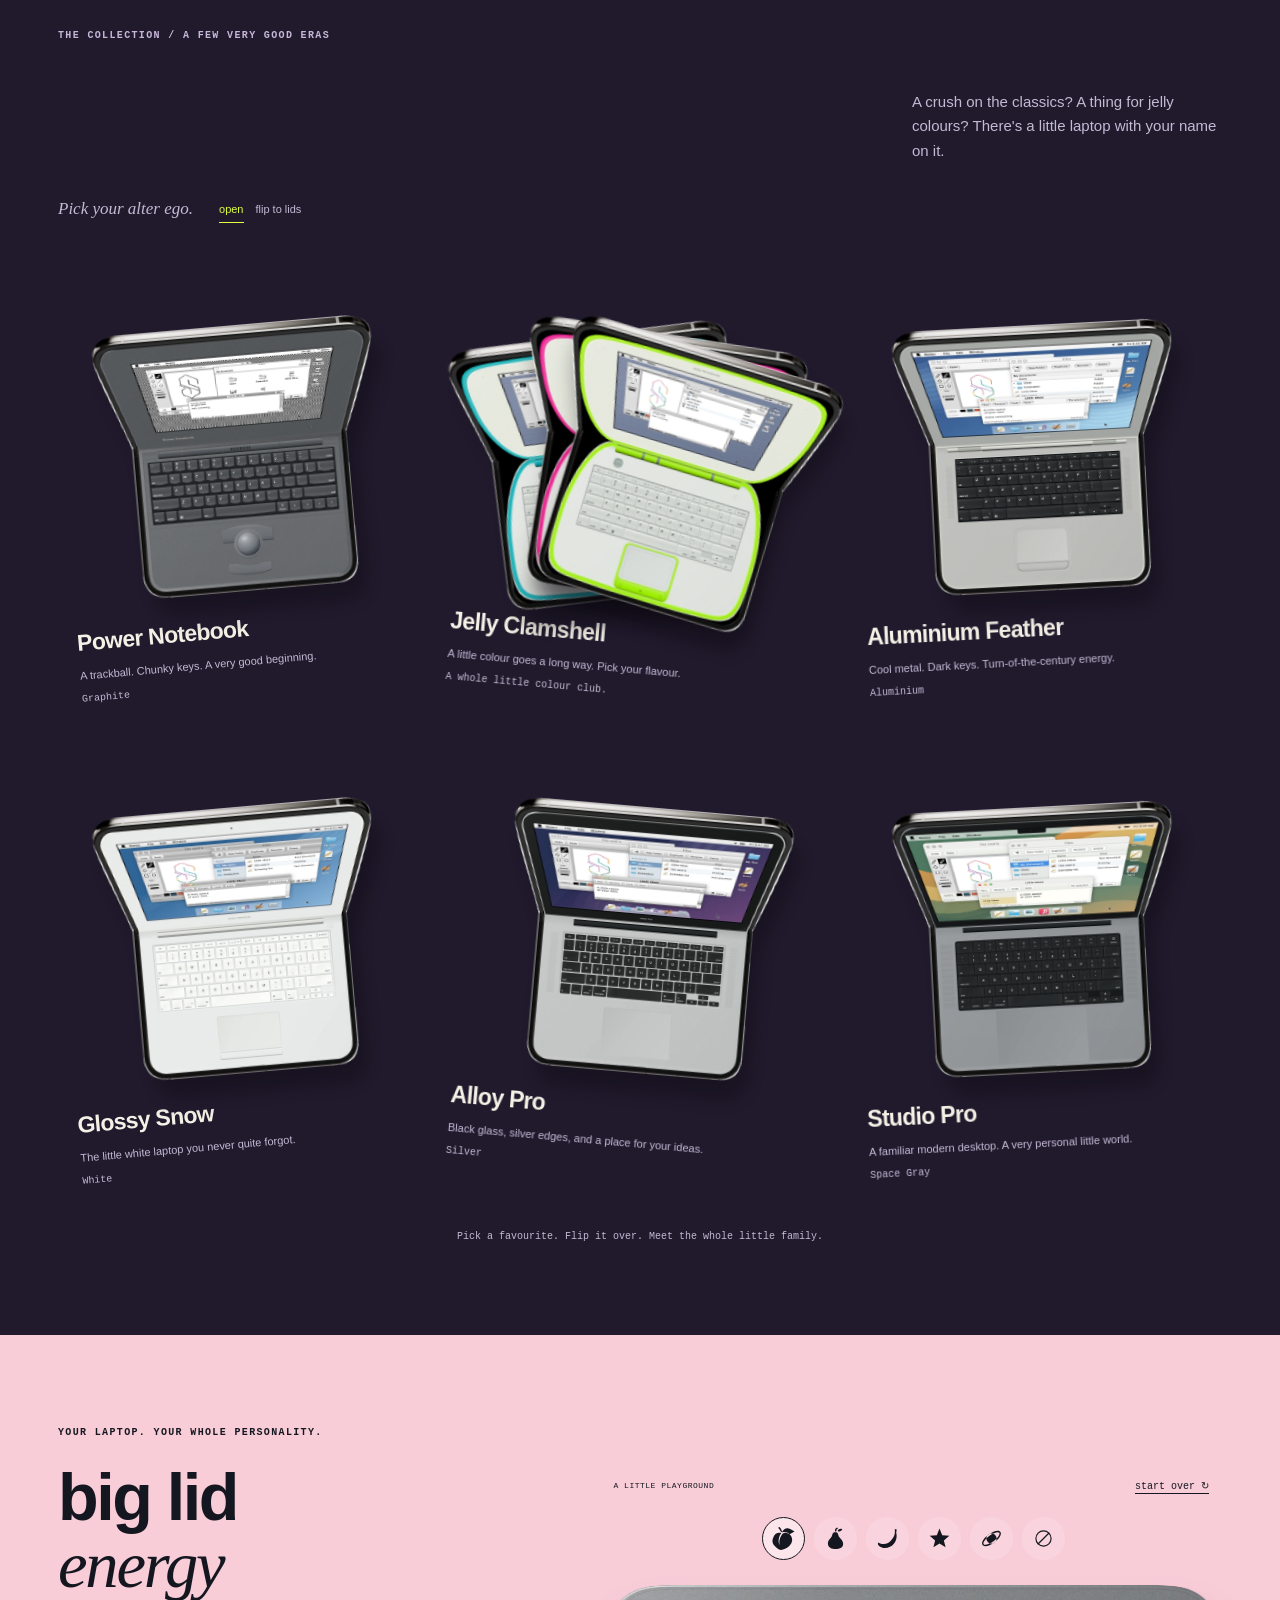
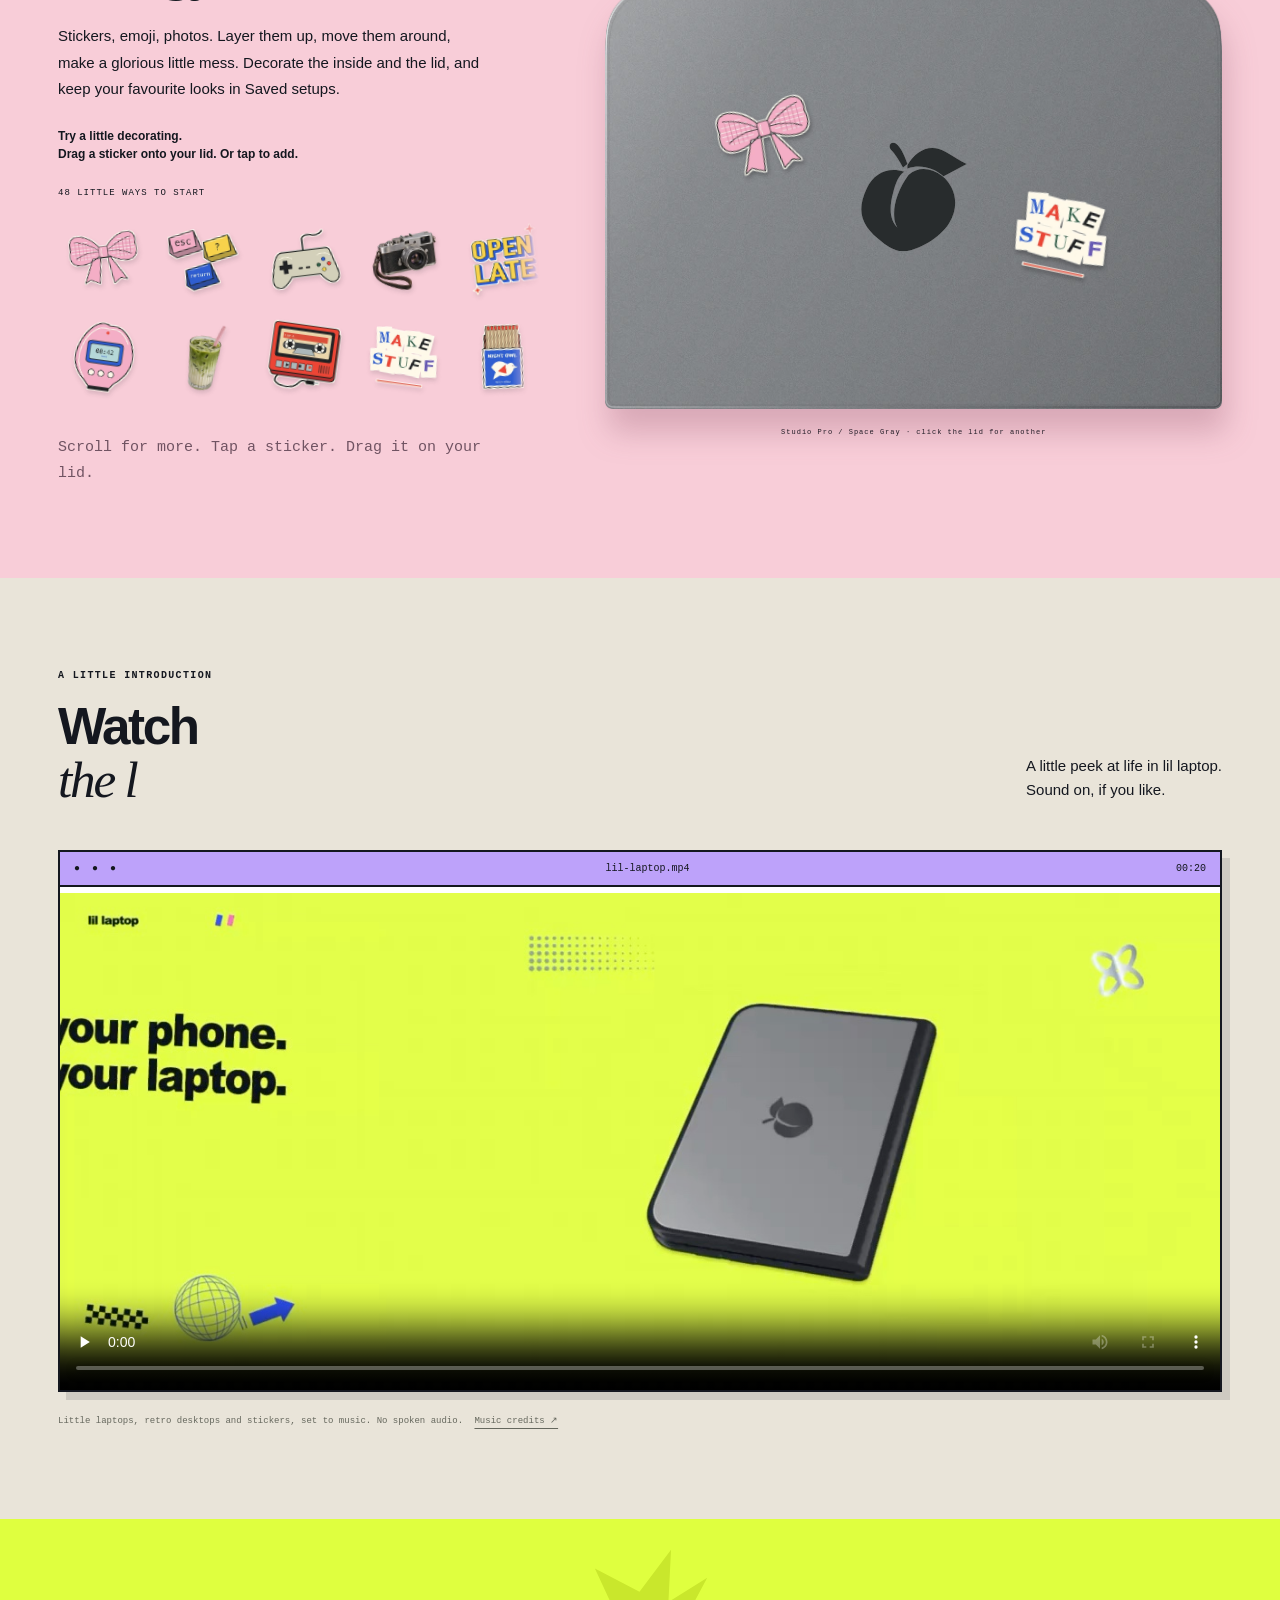
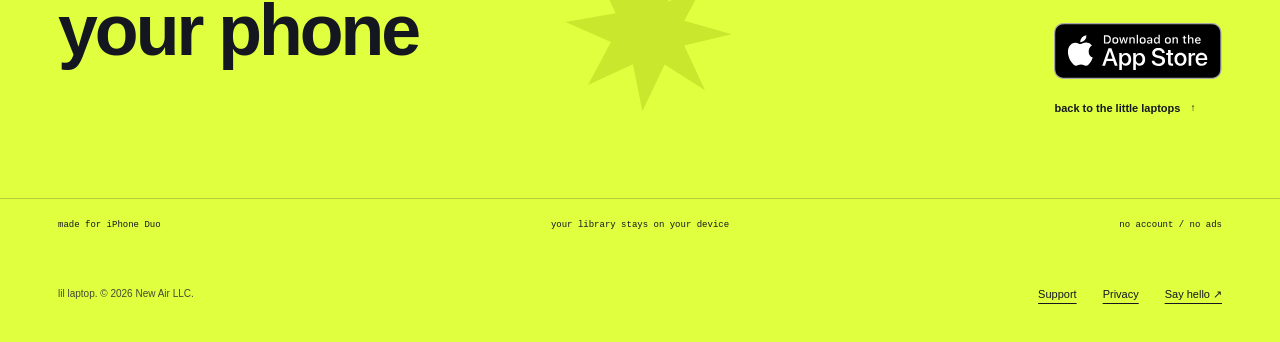
==== commit b9a34583: "Add app icon to the springy QR spotlight Animate the real app icon, QR card and App Store badge with" ====
--- a/index.html
+++ b/index.html
@@ -3,7 +3,7 @@
 <meta name="description" content="Turn your iPhone Duo into your own little laptop. Explore the collection, flip over their lids, and make room for notes, doodles, music and a little personality.">
 <meta name="theme-color" content="#dfff3f"><meta http-equiv="Content-Security-Policy" content="default-src 'none'; style-src 'self' 'unsafe-inline'; script-src 'self'; img-src 'self'; media-src 'self'; frame-src https://platform.twitter.com; base-uri 'none'; form-action 'none'">
 <meta property="og:type" content="website"><meta property="og:title" content="lil laptop — old soul. new screen."><meta property="og:description" content="Laptop looks. Your own little world on iPhone Duo."><meta property="og:url" content="https://sentry93.github.io/lil-laptop/"><meta property="og:image" content="https://sentry93.github.io/lil-laptop/social.jpg?v=20261019-three-windows"><meta name="twitter:card" content="summary_large_image">
-<link rel="canonical" href="https://sentry93.github.io/lil-laptop/"><link rel="icon" href="icon-32.png" sizes="32x32"><link rel="apple-touch-icon" href="icon-180.png"><link rel="stylesheet" href="style.css?v=20261019-jelly-swipe-arc"><link rel="preload" href="hero-snow-open.webp?v=20261019-three-windows" as="image" fetchpriority="high"><script src="site.js?v=20261019-jelly-swipe-arc" defer></script><title>lil laptop — oh hello. again.</title><noscript><style>.hero-art[data-loading=true]{visibility:visible}</style></noscript><link rel="stylesheet" href="video-backup.css?v=20261020-backup"><script src="video-backup-config.js?v=20261020-backup" defer></script><script src="video-backup.js?v=20261020-backup" defer></script></head>
+<link rel="canonical" href="https://sentry93.github.io/lil-laptop/"><link rel="icon" href="icon-32.png" sizes="32x32"><link rel="apple-touch-icon" href="icon-180.png"><link rel="stylesheet" href="style.css?v=20261019-icon-spring-v2"><link rel="preload" href="hero-snow-open.webp?v=20261019-three-windows" as="image" fetchpriority="high"><script src="site.js?v=20261019-icon-spring-v2" defer></script><title>lil laptop — oh hello. again.</title><noscript><style>.hero-art[data-loading=true]{visibility:visible}</style></noscript><link rel="stylesheet" href="video-backup.css?v=20261020-backup"><script src="video-backup-config.js?v=20261020-backup" defer></script><script src="video-backup.js?v=20261020-backup" defer></script></head>
 <body><a class="skip" href="#main">Skip to content</a>
 <header class="site-header"><div class="wrap nav-inner"><a class="brand" href="./" aria-label="lil laptop home"><span class="nav-icon" aria-hidden="true"><span class="app-icon-shell"><img src="lil-laptop-app-icon-1024.png" width="28" height="28" alt="" draggable="false"></span></span><span class="wordmark">lil laptop</span></a><nav aria-label="Main"><a href="#collection">the laptops</a><a href="#customize">make it yours</a><div class="nav-download"><a class="app-store-badge" href="https://apps.apple.com/us/app/lil-laptop/id6824160964" aria-label="Download lil laptop on the App Store"><svg aria-hidden="true" focusable="false" xmlns="http://www.w3.org/2000/svg" width="119.66407" height="40" viewBox="0 0 119.66407 40"><g><g><g><path d="M110.13477,0H9.53468c-.3667,0-.729,0-1.09473.002-.30615.002-.60986.00781-.91895.0127A13.21476,13.21476,0,0,0,5.5171.19141a6.66509,6.66509,0,0,0-1.90088.627A6.43779,6.43779,0,0,0,1.99757,1.99707,6.25844,6.25844,0,0,0,.81935,3.61816a6.60119,6.60119,0,0,0-.625,1.90332,12.993,12.993,0,0,0-.1792,2.002C.00587,7.83008.00489,8.1377,0,8.44434V31.5586c.00489.3105.00587.6113.01515.9219a12.99232,12.99232,0,0,0,.1792,2.0019,6.58756,6.58756,0,0,0,.625,1.9043A6.20778,6.20778,0,0,0,1.99757,38.001a6.27445,6.27445,0,0,0,1.61865,1.1787,6.70082,6.70082,0,0,0,1.90088.6308,13.45514,13.45514,0,0,0,2.0039.1768c.30909.0068.6128.0107.91895.0107C8.80567,40,9.168,40,9.53468,40H110.13477c.3594,0,.7246,0,1.084-.002.3047,0,.6172-.0039.9219-.0107a13.279,13.279,0,0,0,2-.1768,6.80432,6.80432,0,0,0,1.9082-.6308,6.27742,6.27742,0,0,0,1.6172-1.1787,6.39482,6.39482,0,0,0,1.1816-1.6143,6.60413,6.60413,0,0,0,.6191-1.9043,13.50643,13.50643,0,0,0,.1856-2.0019c.0039-.3106.0039-.6114.0039-.9219.0078-.3633.0078-.7246.0078-1.0938V9.53613c0-.36621,0-.72949-.0078-1.09179,0-.30664,0-.61426-.0039-.9209a13.5071,13.5071,0,0,0-.1856-2.002,6.6177,6.6177,0,0,0-.6191-1.90332,6.46619,6.46619,0,0,0-2.7988-2.7998,6.76754,6.76754,0,0,0-1.9082-.627,13.04394,13.04394,0,0,0-2-.17676c-.3047-.00488-.6172-.01074-.9219-.01269-.3594-.002-.7246-.002-1.084-.002Z" style="fill: #a6a6a6"/><path d="M8.44483,39.125c-.30468,0-.602-.0039-.90429-.0107a12.68714,12.68714,0,0,1-1.86914-.1631,5.88381,5.88381,0,0,1-1.65674-.5479,5.40573,5.40573,0,0,1-1.397-1.0166,5.32082,5.32082,0,0,1-1.02051-1.3965,5.72186,5.72186,0,0,1-.543-1.6572,12.41351,12.41351,0,0,1-.1665-1.875c-.00634-.2109-.01464-.9131-.01464-.9131V8.44434S.88185,7.75293.8877,7.5498a12.37039,12.37039,0,0,1,.16553-1.87207,5.7555,5.7555,0,0,1,.54346-1.6621A5.37349,5.37349,0,0,1,2.61183,2.61768,5.56543,5.56543,0,0,1,4.01417,1.59521a5.82309,5.82309,0,0,1,1.65332-.54394A12.58589,12.58589,0,0,1,7.543.88721L8.44532.875H111.21387l.9131.0127a12.38493,12.38493,0,0,1,1.8584.16259,5.93833,5.93833,0,0,1,1.6709.54785,5.59374,5.59374,0,0,1,2.415,2.41993,5.76267,5.76267,0,0,1,.5352,1.64892,12.995,12.995,0,0,1,.1738,1.88721c.0029.2832.0029.5874.0029.89014.0079.375.0079.73193.0079,1.09179V30.4648c0,.3633,0,.7178-.0079,1.0752,0,.3252,0,.6231-.0039.9297a12.73126,12.73126,0,0,1-.1709,1.8535,5.739,5.739,0,0,1-.54,1.67,5.48029,5.48029,0,0,1-1.0156,1.3857,5.4129,5.4129,0,0,1-1.3994,1.0225,5.86168,5.86168,0,0,1-1.668.5498,12.54218,12.54218,0,0,1-1.8692.1631c-.2929.0068-.5996.0107-.8974.0107l-1.084.002Z"/></g><g data-name="&lt;Group&gt;"><g data-name="&lt;Group&gt;"><g data-name="&lt;Group&gt;"><path data-name="&lt;Path&gt;" d="M24.76888,20.30068a4.94881,4.94881,0,0,1,2.35656-4.15206,5.06566,5.06566,0,0,0-3.99116-2.15768c-1.67924-.17626-3.30719,1.00483-4.1629,1.00483-.87227,0-2.18977-.98733-3.6085-.95814a5.31529,5.31529,0,0,0-4.47292,2.72787c-1.934,3.34842-.49141,8.26947,1.3612,10.97608.9269,1.32535,2.01018,2.8058,3.42763,2.7533,1.38706-.05753,1.9051-.88448,3.5794-.88448,1.65876,0,2.14479.88448,3.591.8511,1.48838-.02416,2.42613-1.33124,3.32051-2.66914a10.962,10.962,0,0,0,1.51842-3.09251A4.78205,4.78205,0,0,1,24.76888,20.30068Z" style="fill: #fff"/><path data-name="&lt;Path&gt;" d="M22.03725,12.21089a4.87248,4.87248,0,0,0,1.11452-3.49062,4.95746,4.95746,0,0,0-3.20758,1.65961,4.63634,4.63634,0,0,0-1.14371,3.36139A4.09905,4.09905,0,0,0,22.03725,12.21089Z" style="fill: #fff"/></g></g><g><path d="M42.30227,27.13965h-4.7334l-1.13672,3.35645H34.42727l4.4834-12.418h2.083l4.4834,12.418H43.438ZM38.0591,25.59082h3.752l-1.84961-5.44727h-.05176Z" style="fill: #fff"/><path d="M55.15969,25.96973c0,2.81348-1.50586,4.62109-3.77832,4.62109a3.0693,3.0693,0,0,1-2.84863-1.584h-.043v4.48438h-1.8584V21.44238H48.4302v1.50586h.03418a3.21162,3.21162,0,0,1,2.88281-1.60059C53.645,21.34766,55.15969,23.16406,55.15969,25.96973Zm-1.91016,0c0-1.833-.94727-3.03809-2.39258-3.03809-1.41992,0-2.375,1.23047-2.375,3.03809,0,1.82422.95508,3.0459,2.375,3.0459C52.30227,29.01563,53.24953,27.81934,53.24953,25.96973Z" style="fill: #fff"/><path d="M65.12453,25.96973c0,2.81348-1.50586,4.62109-3.77832,4.62109a3.0693,3.0693,0,0,1-2.84863-1.584h-.043v4.48438h-1.8584V21.44238H58.395v1.50586h.03418A3.21162,3.21162,0,0,1,61.312,21.34766C63.60988,21.34766,65.12453,23.16406,65.12453,25.96973Zm-1.91016,0c0-1.833-.94727-3.03809-2.39258-3.03809-1.41992,0-2.375,1.23047-2.375,3.03809,0,1.82422.95508,3.0459,2.375,3.0459C62.26711,29.01563,63.21438,27.81934,63.21438,25.96973Z" style="fill: #fff"/><path d="M71.71047,27.03613c.1377,1.23145,1.334,2.04,2.96875,2.04,1.56641,0,2.69336-.80859,2.69336-1.91895,0-.96387-.67969-1.541-2.28906-1.93652l-1.60937-.3877c-2.28027-.55078-3.33887-1.61719-3.33887-3.34766,0-2.14258,1.86719-3.61426,4.51855-3.61426,2.624,0,4.42285,1.47168,4.4834,3.61426h-1.876c-.1123-1.23926-1.13672-1.9873-2.63379-1.9873s-2.52148.75684-2.52148,1.8584c0,.87793.6543,1.39453,2.25488,1.79l1.36816.33594c2.54785.60254,3.60645,1.626,3.60645,3.44238,0,2.32324-1.85059,3.77832-4.79395,3.77832-2.75391,0-4.61328-1.4209-4.7334-3.667Z" style="fill: #fff"/><path d="M83.34621,19.2998v2.14258h1.72168v1.47168H83.34621v4.99121c0,.77539.34473,1.13672,1.10156,1.13672a5.80752,5.80752,0,0,0,.61133-.043v1.46289a5.10351,5.10351,0,0,1-1.03223.08594c-1.833,0-2.54785-.68848-2.54785-2.44434V22.91406H80.16262V21.44238H81.479V19.2998Z" style="fill: #fff"/><path d="M86.065,25.96973c0-2.84863,1.67773-4.63867,4.29395-4.63867,2.625,0,4.29492,1.79,4.29492,4.63867,0,2.85645-1.66113,4.63867-4.29492,4.63867C87.72609,30.6084,86.065,28.82617,86.065,25.96973Zm6.69531,0c0-1.9541-.89551-3.10742-2.40137-3.10742s-2.40039,1.16211-2.40039,3.10742c0,1.96191.89453,3.10645,2.40039,3.10645S92.76027,27.93164,92.76027,25.96973Z" style="fill: #fff"/><path d="M96.18606,21.44238h1.77246v1.541h.043a2.1594,2.1594,0,0,1,2.17773-1.63574,2.86616,2.86616,0,0,1,.63672.06934v1.73828a2.59794,2.59794,0,0,0-.835-.1123,1.87264,1.87264,0,0,0-1.93652,2.083v5.37012h-1.8584Z" style="fill: #fff"/><path d="M109.3843,27.83691c-.25,1.64355-1.85059,2.77148-3.89844,2.77148-2.63379,0-4.26855-1.76465-4.26855-4.5957,0-2.83984,1.64355-4.68164,4.19043-4.68164,2.50488,0,4.08008,1.7207,4.08008,4.46582v.63672h-6.39453v.1123a2.358,2.358,0,0,0,2.43555,2.56445,2.04834,2.04834,0,0,0,2.09082-1.27344Zm-6.28223-2.70215h4.52637a2.1773,2.1773,0,0,0-2.2207-2.29785A2.292,2.292,0,0,0,103.10207,25.13477Z" style="fill: #fff"/></g></g></g><g data-name="&lt;Group&gt;"><g><path d="M37.82619,8.731a2.63964,2.63964,0,0,1,2.80762,2.96484c0,1.90625-1.03027,3.002-2.80762,3.002H35.67092V8.731Zm-1.22852,5.123h1.125a1.87588,1.87588,0,0,0,1.96777-2.146,1.881,1.881,0,0,0-1.96777-2.13379h-1.125Z" style="fill: #fff"/><path d="M41.68068,12.44434a2.13323,2.13323,0,1,1,4.24707,0,2.13358,2.13358,0,1,1-4.24707,0Zm3.333,0c0-.97607-.43848-1.54687-1.208-1.54687-.77246,0-1.207.5708-1.207,1.54688,0,.98389.43457,1.55029,1.207,1.55029C44.57522,13.99463,45.01369,13.42432,45.01369,12.44434Z" style="fill: #fff"/><path d="M51.57326,14.69775h-.92187l-.93066-3.31641h-.07031l-.92676,3.31641h-.91309l-1.24121-4.50293h.90137l.80664,3.436h.06641l.92578-3.436h.85254l.92578,3.436h.07031l.80273-3.436h.88867Z" style="fill: #fff"/><path d="M53.85354,10.19482H54.709v.71533h.06641a1.348,1.348,0,0,1,1.34375-.80225,1.46456,1.46456,0,0,1,1.55859,1.6748v2.915h-.88867V12.00586c0-.72363-.31445-1.0835-.97168-1.0835a1.03294,1.03294,0,0,0-1.0752,1.14111v2.63428h-.88867Z" style="fill: #fff"/><path d="M59.09377,8.437h.88867v6.26074h-.88867Z" style="fill: #fff"/><path d="M61.21779,12.44434a2.13346,2.13346,0,1,1,4.24756,0,2.1338,2.1338,0,1,1-4.24756,0Zm3.333,0c0-.97607-.43848-1.54687-1.208-1.54687-.77246,0-1.207.5708-1.207,1.54688,0,.98389.43457,1.55029,1.207,1.55029C64.11232,13.99463,64.5508,13.42432,64.5508,12.44434Z" style="fill: #fff"/><path d="M66.4009,13.42432c0-.81055.60352-1.27783,1.6748-1.34424l1.21973-.07031v-.38867c0-.47559-.31445-.74414-.92187-.74414-.49609,0-.83984.18213-.93848.50049h-.86035c.09082-.77344.81836-1.26953,1.83984-1.26953,1.12891,0,1.76563.562,1.76563,1.51318v3.07666h-.85547v-.63281h-.07031a1.515,1.515,0,0,1-1.35254.707A1.36026,1.36026,0,0,1,66.4009,13.42432Zm2.89453-.38477v-.37646l-1.09961.07031c-.62012.0415-.90137.25244-.90137.64941,0,.40527.35156.64111.835.64111A1.0615,1.0615,0,0,0,69.29543,13.03955Z" style="fill: #fff"/><path d="M71.34816,12.44434c0-1.42285.73145-2.32422,1.86914-2.32422a1.484,1.484,0,0,1,1.38086.79h.06641V8.437h.88867v6.26074h-.85156v-.71143h-.07031a1.56284,1.56284,0,0,1-1.41406.78564C72.0718,14.772,71.34816,13.87061,71.34816,12.44434Zm.918,0c0,.95508.4502,1.52979,1.20313,1.52979.749,0,1.21191-.583,1.21191-1.52588,0-.93848-.46777-1.52979-1.21191-1.52979C72.72121,10.91846,72.26613,11.49707,72.26613,12.44434Z" style="fill: #fff"/><path d="M79.23,12.44434a2.13323,2.13323,0,1,1,4.24707,0,2.13358,2.13358,0,1,1-4.24707,0Zm3.333,0c0-.97607-.43848-1.54687-1.208-1.54687-.77246,0-1.207.5708-1.207,1.54688,0,.98389.43457,1.55029,1.207,1.55029C82.12453,13.99463,82.563,13.42432,82.563,12.44434Z" style="fill: #fff"/><path d="M84.66945,10.19482h.85547v.71533h.06641a1.348,1.348,0,0,1,1.34375-.80225,1.46456,1.46456,0,0,1,1.55859,1.6748v2.915H87.605V12.00586c0-.72363-.31445-1.0835-.97168-1.0835a1.03294,1.03294,0,0,0-1.0752,1.14111v2.63428h-.88867Z" style="fill: #fff"/><path d="M93.51516,9.07373v1.1416h.97559v.74854h-.97559V13.2793c0,.47168.19434.67822.63672.67822a2.96657,2.96657,0,0,0,.33887-.02051v.74023a2.9155,2.9155,0,0,1-.4834.04541c-.98828,0-1.38184-.34766-1.38184-1.21582v-2.543h-.71484v-.74854h.71484V9.07373Z" style="fill: #fff"/><path d="M95.70461,8.437h.88086v2.48145h.07031a1.3856,1.3856,0,0,1,1.373-.80664,1.48339,1.48339,0,0,1,1.55078,1.67871v2.90723H98.69v-2.688c0-.71924-.335-1.0835-.96289-1.0835a1.05194,1.05194,0,0,0-1.13379,1.1416v2.62988h-.88867Z" style="fill: #fff"/><path d="M104.76125,13.48193a1.828,1.828,0,0,1-1.95117,1.30273A2.04531,2.04531,0,0,1,100.73,12.46045a2.07685,2.07685,0,0,1,2.07617-2.35254c1.25293,0,2.00879.856,2.00879,2.27V12.688h-3.17969v.0498a1.1902,1.1902,0,0,0,1.19922,1.29,1.07934,1.07934,0,0,0,1.07129-.5459Zm-3.126-1.45117h2.27441a1.08647,1.08647,0,0,0-1.1084-1.1665A1.15162,1.15162,0,0,0,101.63527,12.03076Z" style="fill: #fff"/></g></g></g></svg></a></div></nav></div></header>
 <main id="main">
@@ -48,4 +48,4 @@
 <section class="film-section section-space" id="watch"><div class="wrap"><div class="section-heading reveal"><div><p class="eyebrow">A LITTLE INTRODUCTION</p><h2>Watch<br><em>the lil film</em></h2></div><p>A little peek at life in lil laptop.<br>Sound on, if you like.</p></div><div class="video-frame reveal" id="trailer-frame" data-video-provider="self"><div class="film-bar"><span>● ● ●</span><span data-video-filename>lil-laptop.mp4</span><span data-video-duration>00:20</span></div><video controls playsinline preload="none" poster="trailer-poster.jpg" width="1280" height="548" aria-label="lil laptop trailer" aria-describedby="film-description"><source src="lil-laptop-trailer.mp4" type="video/mp4"><p><a href="lil-laptop-trailer.mp4">Watch the trailer</a>.</p></video></div><p class="film-caption" id="film-description">Little laptops, retro desktops and stickers, set to music. No spoken audio. <a href="video-credits.txt">Music credits ↗</a> <a id="x-video-backup-link" hidden target="_blank" rel="noopener noreferrer">Watch on X ↗</a></p><template id="x-video-backup-template"><div class="x-video-backup"><iframe title="lil laptop video on X" allow="autoplay; fullscreen; picture-in-picture" allowfullscreen></iframe></div></template></div></section>
 <section class="closer"><div class="wrap closer-inner"><div class="closer-star" aria-hidden="true"><svg viewBox="0 0 100 100" aria-hidden="true"><path d="M50 2 57 32 75 12 69 40 98 40 73 54 92 76 65 68 60 98 47 73 25 92 31 64 2 60 29 47 10 25 39 31Z" fill="currentColor"/></svg></div><div class="closer-copy"><h2>your phone's<br><em>alter ego.</em></h2></div><div class="closer-download"><div class="app-store-cta"><a class="app-store-badge" href="https://apps.apple.com/us/app/lil-laptop/id6824160964" aria-label="Download lil laptop on the App Store"><svg aria-hidden="true" focusable="false" xmlns="http://www.w3.org/2000/svg" width="119.66407" height="40" viewBox="0 0 119.66407 40"><g><g><g><path d="M110.13477,0H9.53468c-.3667,0-.729,0-1.09473.002-.30615.002-.60986.00781-.91895.0127A13.21476,13.21476,0,0,0,5.5171.19141a6.66509,6.66509,0,0,0-1.90088.627A6.43779,6.43779,0,0,0,1.99757,1.99707,6.25844,6.25844,0,0,0,.81935,3.61816a6.60119,6.60119,0,0,0-.625,1.90332,12.993,12.993,0,0,0-.1792,2.002C.00587,7.83008.00489,8.1377,0,8.44434V31.5586c.00489.3105.00587.6113.01515.9219a12.99232,12.99232,0,0,0,.1792,2.0019,6.58756,6.58756,0,0,0,.625,1.9043A6.20778,6.20778,0,0,0,1.99757,38.001a6.27445,6.27445,0,0,0,1.61865,1.1787,6.70082,6.70082,0,0,0,1.90088.6308,13.45514,13.45514,0,0,0,2.0039.1768c.30909.0068.6128.0107.91895.0107C8.80567,40,9.168,40,9.53468,40H110.13477c.3594,0,.7246,0,1.084-.002.3047,0,.6172-.0039.9219-.0107a13.279,13.279,0,0,0,2-.1768,6.80432,6.80432,0,0,0,1.9082-.6308,6.27742,6.27742,0,0,0,1.6172-1.1787,6.39482,6.39482,0,0,0,1.1816-1.6143,6.60413,6.60413,0,0,0,.6191-1.9043,13.50643,13.50643,0,0,0,.1856-2.0019c.0039-.3106.0039-.6114.0039-.9219.0078-.3633.0078-.7246.0078-1.0938V9.53613c0-.36621,0-.72949-.0078-1.09179,0-.30664,0-.61426-.0039-.9209a13.5071,13.5071,0,0,0-.1856-2.002,6.6177,6.6177,0,0,0-.6191-1.90332,6.46619,6.46619,0,0,0-2.7988-2.7998,6.76754,6.76754,0,0,0-1.9082-.627,13.04394,13.04394,0,0,0-2-.17676c-.3047-.00488-.6172-.01074-.9219-.01269-.3594-.002-.7246-.002-1.084-.002Z" style="fill: #a6a6a6"/><path d="M8.44483,39.125c-.30468,0-.602-.0039-.90429-.0107a12.68714,12.68714,0,0,1-1.86914-.1631,5.88381,5.88381,0,0,1-1.65674-.5479,5.40573,5.40573,0,0,1-1.397-1.0166,5.32082,5.32082,0,0,1-1.02051-1.3965,5.72186,5.72186,0,0,1-.543-1.6572,12.41351,12.41351,0,0,1-.1665-1.875c-.00634-.2109-.01464-.9131-.01464-.9131V8.44434S.88185,7.75293.8877,7.5498a12.37039,12.37039,0,0,1,.16553-1.87207,5.7555,5.7555,0,0,1,.54346-1.6621A5.37349,5.37349,0,0,1,2.61183,2.61768,5.56543,5.56543,0,0,1,4.01417,1.59521a5.82309,5.82309,0,0,1,1.65332-.54394A12.58589,12.58589,0,0,1,7.543.88721L8.44532.875H111.21387l.9131.0127a12.38493,12.38493,0,0,1,1.8584.16259,5.93833,5.93833,0,0,1,1.6709.54785,5.59374,5.59374,0,0,1,2.415,2.41993,5.76267,5.76267,0,0,1,.5352,1.64892,12.995,12.995,0,0,1,.1738,1.88721c.0029.2832.0029.5874.0029.89014.0079.375.0079.73193.0079,1.09179V30.4648c0,.3633,0,.7178-.0079,1.0752,0,.3252,0,.6231-.0039.9297a12.73126,12.73126,0,0,1-.1709,1.8535,5.739,5.739,0,0,1-.54,1.67,5.48029,5.48029,0,0,1-1.0156,1.3857,5.4129,5.4129,0,0,1-1.3994,1.0225,5.86168,5.86168,0,0,1-1.668.5498,12.54218,12.54218,0,0,1-1.8692.1631c-.2929.0068-.5996.0107-.8974.0107l-1.084.002Z"/></g><g data-name="&lt;Group&gt;"><g data-name="&lt;Group&gt;"><g data-name="&lt;Group&gt;"><path data-name="&lt;Path&gt;" d="M24.76888,20.30068a4.94881,4.94881,0,0,1,2.35656-4.15206,5.06566,5.06566,0,0,0-3.99116-2.15768c-1.67924-.17626-3.30719,1.00483-4.1629,1.00483-.87227,0-2.18977-.98733-3.6085-.95814a5.31529,5.31529,0,0,0-4.47292,2.72787c-1.934,3.34842-.49141,8.26947,1.3612,10.97608.9269,1.32535,2.01018,2.8058,3.42763,2.7533,1.38706-.05753,1.9051-.88448,3.5794-.88448,1.65876,0,2.14479.88448,3.591.8511,1.48838-.02416,2.42613-1.33124,3.32051-2.66914a10.962,10.962,0,0,0,1.51842-3.09251A4.78205,4.78205,0,0,1,24.76888,20.30068Z" style="fill: #fff"/><path data-name="&lt;Path&gt;" d="M22.03725,12.21089a4.87248,4.87248,0,0,0,1.11452-3.49062,4.95746,4.95746,0,0,0-3.20758,1.65961,4.63634,4.63634,0,0,0-1.14371,3.36139A4.09905,4.09905,0,0,0,22.03725,12.21089Z" style="fill: #fff"/></g></g><g><path d="M42.30227,27.13965h-4.7334l-1.13672,3.35645H34.42727l4.4834-12.418h2.083l4.4834,12.418H43.438ZM38.0591,25.59082h3.752l-1.84961-5.44727h-.05176Z" style="fill: #fff"/><path d="M55.15969,25.96973c0,2.81348-1.50586,4.62109-3.77832,4.62109a3.0693,3.0693,0,0,1-2.84863-1.584h-.043v4.48438h-1.8584V21.44238H48.4302v1.50586h.03418a3.21162,3.21162,0,0,1,2.88281-1.60059C53.645,21.34766,55.15969,23.16406,55.15969,25.96973Zm-1.91016,0c0-1.833-.94727-3.03809-2.39258-3.03809-1.41992,0-2.375,1.23047-2.375,3.03809,0,1.82422.95508,3.0459,2.375,3.0459C52.30227,29.01563,53.24953,27.81934,53.24953,25.96973Z" style="fill: #fff"/><path d="M65.12453,25.96973c0,2.81348-1.50586,4.62109-3.77832,4.62109a3.0693,3.0693,0,0,1-2.84863-1.584h-.043v4.48438h-1.8584V21.44238H58.395v1.50586h.03418A3.21162,3.21162,0,0,1,61.312,21.34766C63.60988,21.34766,65.12453,23.16406,65.12453,25.96973Zm-1.91016,0c0-1.833-.94727-3.03809-2.39258-3.03809-1.41992,0-2.375,1.23047-2.375,3.03809,0,1.82422.95508,3.0459,2.375,3.0459C62.26711,29.01563,63.21438,27.81934,63.21438,25.96973Z" style="fill: #fff"/><path d="M71.71047,27.03613c.1377,1.23145,1.334,2.04,2.96875,2.04,1.56641,0,2.69336-.80859,2.69336-1.91895,0-.96387-.67969-1.541-2.28906-1.93652l-1.60937-.3877c-2.28027-.55078-3.33887-1.61719-3.33887-3.34766,0-2.14258,1.86719-3.61426,4.51855-3.61426,2.624,0,4.42285,1.47168,4.4834,3.61426h-1.876c-.1123-1.23926-1.13672-1.9873-2.63379-1.9873s-2.52148.75684-2.52148,1.8584c0,.87793.6543,1.39453,2.25488,1.79l1.36816.33594c2.54785.60254,3.60645,1.626,3.60645,3.44238,0,2.32324-1.85059,3.77832-4.79395,3.77832-2.75391,0-4.61328-1.4209-4.7334-3.667Z" style="fill: #fff"/><path d="M83.34621,19.2998v2.14258h1.72168v1.47168H83.34621v4.99121c0,.77539.34473,1.13672,1.10156,1.13672a5.80752,5.80752,0,0,0,.61133-.043v1.46289a5.10351,5.10351,0,0,1-1.03223.08594c-1.833,0-2.54785-.68848-2.54785-2.44434V22.91406H80.16262V21.44238H81.479V19.2998Z" style="fill: #fff"/><path d="M86.065,25.96973c0-2.84863,1.67773-4.63867,4.29395-4.63867,2.625,0,4.29492,1.79,4.29492,4.63867,0,2.85645-1.66113,4.63867-4.29492,4.63867C87.72609,30.6084,86.065,28.82617,86.065,25.96973Zm6.69531,0c0-1.9541-.89551-3.10742-2.40137-3.10742s-2.40039,1.16211-2.40039,3.10742c0,1.96191.89453,3.10645,2.40039,3.10645S92.76027,27.93164,92.76027,25.96973Z" style="fill: #fff"/><path d="M96.18606,21.44238h1.77246v1.541h.043a2.1594,2.1594,0,0,1,2.17773-1.63574,2.86616,2.86616,0,0,1,.63672.06934v1.73828a2.59794,2.59794,0,0,0-.835-.1123,1.87264,1.87264,0,0,0-1.93652,2.083v5.37012h-1.8584Z" style="fill: #fff"/><path d="M109.3843,27.83691c-.25,1.64355-1.85059,2.77148-3.89844,2.77148-2.63379,0-4.26855-1.76465-4.26855-4.5957,0-2.83984,1.64355-4.68164,4.19043-4.68164,2.50488,0,4.08008,1.7207,4.08008,4.46582v.63672h-6.39453v.1123a2.358,2.358,0,0,0,2.43555,2.56445,2.04834,2.04834,0,0,0,2.09082-1.27344Zm-6.28223-2.70215h4.52637a2.1773,2.1773,0,0,0-2.2207-2.29785A2.292,2.292,0,0,0,103.10207,25.13477Z" style="fill: #fff"/></g></g></g><g data-name="&lt;Group&gt;"><g><path d="M37.82619,8.731a2.63964,2.63964,0,0,1,2.80762,2.96484c0,1.90625-1.03027,3.002-2.80762,3.002H35.67092V8.731Zm-1.22852,5.123h1.125a1.87588,1.87588,0,0,0,1.96777-2.146,1.881,1.881,0,0,0-1.96777-2.13379h-1.125Z" style="fill: #fff"/><path d="M41.68068,12.44434a2.13323,2.13323,0,1,1,4.24707,0,2.13358,2.13358,0,1,1-4.24707,0Zm3.333,0c0-.97607-.43848-1.54687-1.208-1.54687-.77246,0-1.207.5708-1.207,1.54688,0,.98389.43457,1.55029,1.207,1.55029C44.57522,13.99463,45.01369,13.42432,45.01369,12.44434Z" style="fill: #fff"/><path d="M51.57326,14.69775h-.92187l-.93066-3.31641h-.07031l-.92676,3.31641h-.91309l-1.24121-4.50293h.90137l.80664,3.436h.06641l.92578-3.436h.85254l.92578,3.436h.07031l.80273-3.436h.88867Z" style="fill: #fff"/><path d="M53.85354,10.19482H54.709v.71533h.06641a1.348,1.348,0,0,1,1.34375-.80225,1.46456,1.46456,0,0,1,1.55859,1.6748v2.915h-.88867V12.00586c0-.72363-.31445-1.0835-.97168-1.0835a1.03294,1.03294,0,0,0-1.0752,1.14111v2.63428h-.88867Z" style="fill: #fff"/><path d="M59.09377,8.437h.88867v6.26074h-.88867Z" style="fill: #fff"/><path d="M61.21779,12.44434a2.13346,2.13346,0,1,1,4.24756,0,2.1338,2.1338,0,1,1-4.24756,0Zm3.333,0c0-.97607-.43848-1.54687-1.208-1.54687-.77246,0-1.207.5708-1.207,1.54688,0,.98389.43457,1.55029,1.207,1.55029C64.11232,13.99463,64.5508,13.42432,64.5508,12.44434Z" style="fill: #fff"/><path d="M66.4009,13.42432c0-.81055.60352-1.27783,1.6748-1.34424l1.21973-.07031v-.38867c0-.47559-.31445-.74414-.92187-.74414-.49609,0-.83984.18213-.93848.50049h-.86035c.09082-.77344.81836-1.26953,1.83984-1.26953,1.12891,0,1.76563.562,1.76563,1.51318v3.07666h-.85547v-.63281h-.07031a1.515,1.515,0,0,1-1.35254.707A1.36026,1.36026,0,0,1,66.4009,13.42432Zm2.89453-.38477v-.37646l-1.09961.07031c-.62012.0415-.90137.25244-.90137.64941,0,.40527.35156.64111.835.64111A1.0615,1.0615,0,0,0,69.29543,13.03955Z" style="fill: #fff"/><path d="M71.34816,12.44434c0-1.42285.73145-2.32422,1.86914-2.32422a1.484,1.484,0,0,1,1.38086.79h.06641V8.437h.88867v6.26074h-.85156v-.71143h-.07031a1.56284,1.56284,0,0,1-1.41406.78564C72.0718,14.772,71.34816,13.87061,71.34816,12.44434Zm.918,0c0,.95508.4502,1.52979,1.20313,1.52979.749,0,1.21191-.583,1.21191-1.52588,0-.93848-.46777-1.52979-1.21191-1.52979C72.72121,10.91846,72.26613,11.49707,72.26613,12.44434Z" style="fill: #fff"/><path d="M79.23,12.44434a2.13323,2.13323,0,1,1,4.24707,0,2.13358,2.13358,0,1,1-4.24707,0Zm3.333,0c0-.97607-.43848-1.54687-1.208-1.54687-.77246,0-1.207.5708-1.207,1.54688,0,.98389.43457,1.55029,1.207,1.55029C82.12453,13.99463,82.563,13.42432,82.563,12.44434Z" style="fill: #fff"/><path d="M84.66945,10.19482h.85547v.71533h.06641a1.348,1.348,0,0,1,1.34375-.80225,1.46456,1.46456,0,0,1,1.55859,1.6748v2.915H87.605V12.00586c0-.72363-.31445-1.0835-.97168-1.0835a1.03294,1.03294,0,0,0-1.0752,1.14111v2.63428h-.88867Z" style="fill: #fff"/><path d="M93.51516,9.07373v1.1416h.97559v.74854h-.97559V13.2793c0,.47168.19434.67822.63672.67822a2.96657,2.96657,0,0,0,.33887-.02051v.74023a2.9155,2.9155,0,0,1-.4834.04541c-.98828,0-1.38184-.34766-1.38184-1.21582v-2.543h-.71484v-.74854h.71484V9.07373Z" style="fill: #fff"/><path d="M95.70461,8.437h.88086v2.48145h.07031a1.3856,1.3856,0,0,1,1.373-.80664,1.48339,1.48339,0,0,1,1.55078,1.67871v2.90723H98.69v-2.688c0-.71924-.335-1.0835-.96289-1.0835a1.05194,1.05194,0,0,0-1.13379,1.1416v2.62988h-.88867Z" style="fill: #fff"/><path d="M104.76125,13.48193a1.828,1.828,0,0,1-1.95117,1.30273A2.04531,2.04531,0,0,1,100.73,12.46045a2.07685,2.07685,0,0,1,2.07617-2.35254c1.25293,0,2.00879.856,2.00879,2.27V12.688h-3.17969v.0498a1.1902,1.1902,0,0,0,1.19922,1.29,1.07934,1.07934,0,0,0,1.07129-.5459Zm-3.126-1.45117h2.27441a1.08647,1.08647,0,0,0-1.1084-1.1665A1.15162,1.15162,0,0,0,101.63527,12.03076Z" style="fill: #fff"/></g></g></g></svg></a></div><a class="text-link" href="#collection">back to the little laptops <span aria-hidden="true">↑</span></a></div></div><div class="wrap privacy-strip"><span>made for iPhone Duo</span><span>your library stays on your device</span><span>no account / no ads</span></div></section>
 </main><footer class="site-footer"><div class="wrap footer"><div class="footer-credit"><p><a href="./">lil laptop</a>. © 2026 New Air LLC.</p></div><nav aria-label="More information"><a href="support.html">Support</a><a href="privacy.html">Privacy</a><a href="https://github.com/sentry93/lil-laptop-support/issues">Say hello ↗</a></nav></div></footer>
-<dialog id="qr-dialog" class="qr-dialog" aria-label="Get lil laptop on the App Store"><div class="qr-modal-layout"><div class="qr-modal-badge-slot"></div><div class="qr-modal-code-slot"></div></div></dialog><script src="qr-modal.js?v=20261019-jelly-swipe-arc" defer></script></body></html>
+<dialog id="qr-dialog" class="qr-dialog" aria-label="Get lil laptop on the App Store"><div class="qr-modal-layout"><div class="qr-modal-badge-slot"></div><div class="qr-modal-code-slot"><div class="qr-modal-icon-slot"></div></div></div></dialog><script src="qr-modal.js?v=20261019-icon-spring-v2" defer></script></body></html>
--- a/style.css
+++ b/style.css
@@ -250,7 +250,7 @@
  .hero-art-note{margin-top:0;line-height:1.25}
 }
 
-/* The real QR card and download badge fly into the native modal together. */
+/* The real QR card, app icon and download badge fly into the native modal together. */
 body.qr-modal-open{overflow:hidden}
 .qr-dialog{position:fixed;inset:0;width:100%;height:100dvh;max-width:none;max-height:none;margin:0;padding:0;border:0;background:transparent;overflow:hidden;color:var(--ink)}
 .qr-dialog:focus{outline:none}
@@ -258,6 +258,8 @@
 .qr-dialog.is-visible::backdrop{opacity:1}
 .qr-modal-layout{--qr-size:min(360px,calc(100vw - 64px),calc(100dvh - 190px));position:absolute;left:50%;top:50%;translate:-50% -50%;display:flex;flex-direction:column;align-items:center;gap:24px;width:var(--qr-size);pointer-events:none}
 .qr-modal-badge-slot{width:200px;height:66.8538px;position:relative}
+
+
 .qr-modal-code-slot{width:var(--qr-size);height:var(--qr-size);position:relative}
 .qr-dialog .hero-qr{display:grid;width:100%;height:100%;padding:11.7647%;margin:0;border:0;border-radius:40px;background:var(--lime);transform:none;translate:none;transition:none;pointer-events:auto;cursor:default;box-shadow:0 24px 70px #0005}
 .qr-dialog .app-store-badge{display:block;width:100%;height:100%;pointer-events:auto;transform-origin:center}
@@ -282,3 +284,8 @@
 }
 .collection .is-jelly-dragging .device-flipper{animation-play-state:paused}
 .collection .is-jelly-dragging .is-jelly-top{translate:0 -6px}
+
+/* The icon rests over the QR's generous bottom quiet border, below every dot. */
+.qr-modal-layout{--icon-size:calc(var(--qr-size)*.28);padding-bottom:calc(var(--icon-size)*.54)}
+.qr-modal-icon-slot{position:absolute;left:50%;top:calc(100% - var(--icon-size)*.46);margin-left:calc(var(--icon-size)*-.5);width:var(--icon-size);height:var(--icon-size);z-index:3;pointer-events:none}
+.qr-dialog .hero-app-icon{display:inline-grid;width:100%;height:100%;margin:0;transform:rotate(-7deg);filter:drop-shadow(2px 6px 3px #10121c35)}
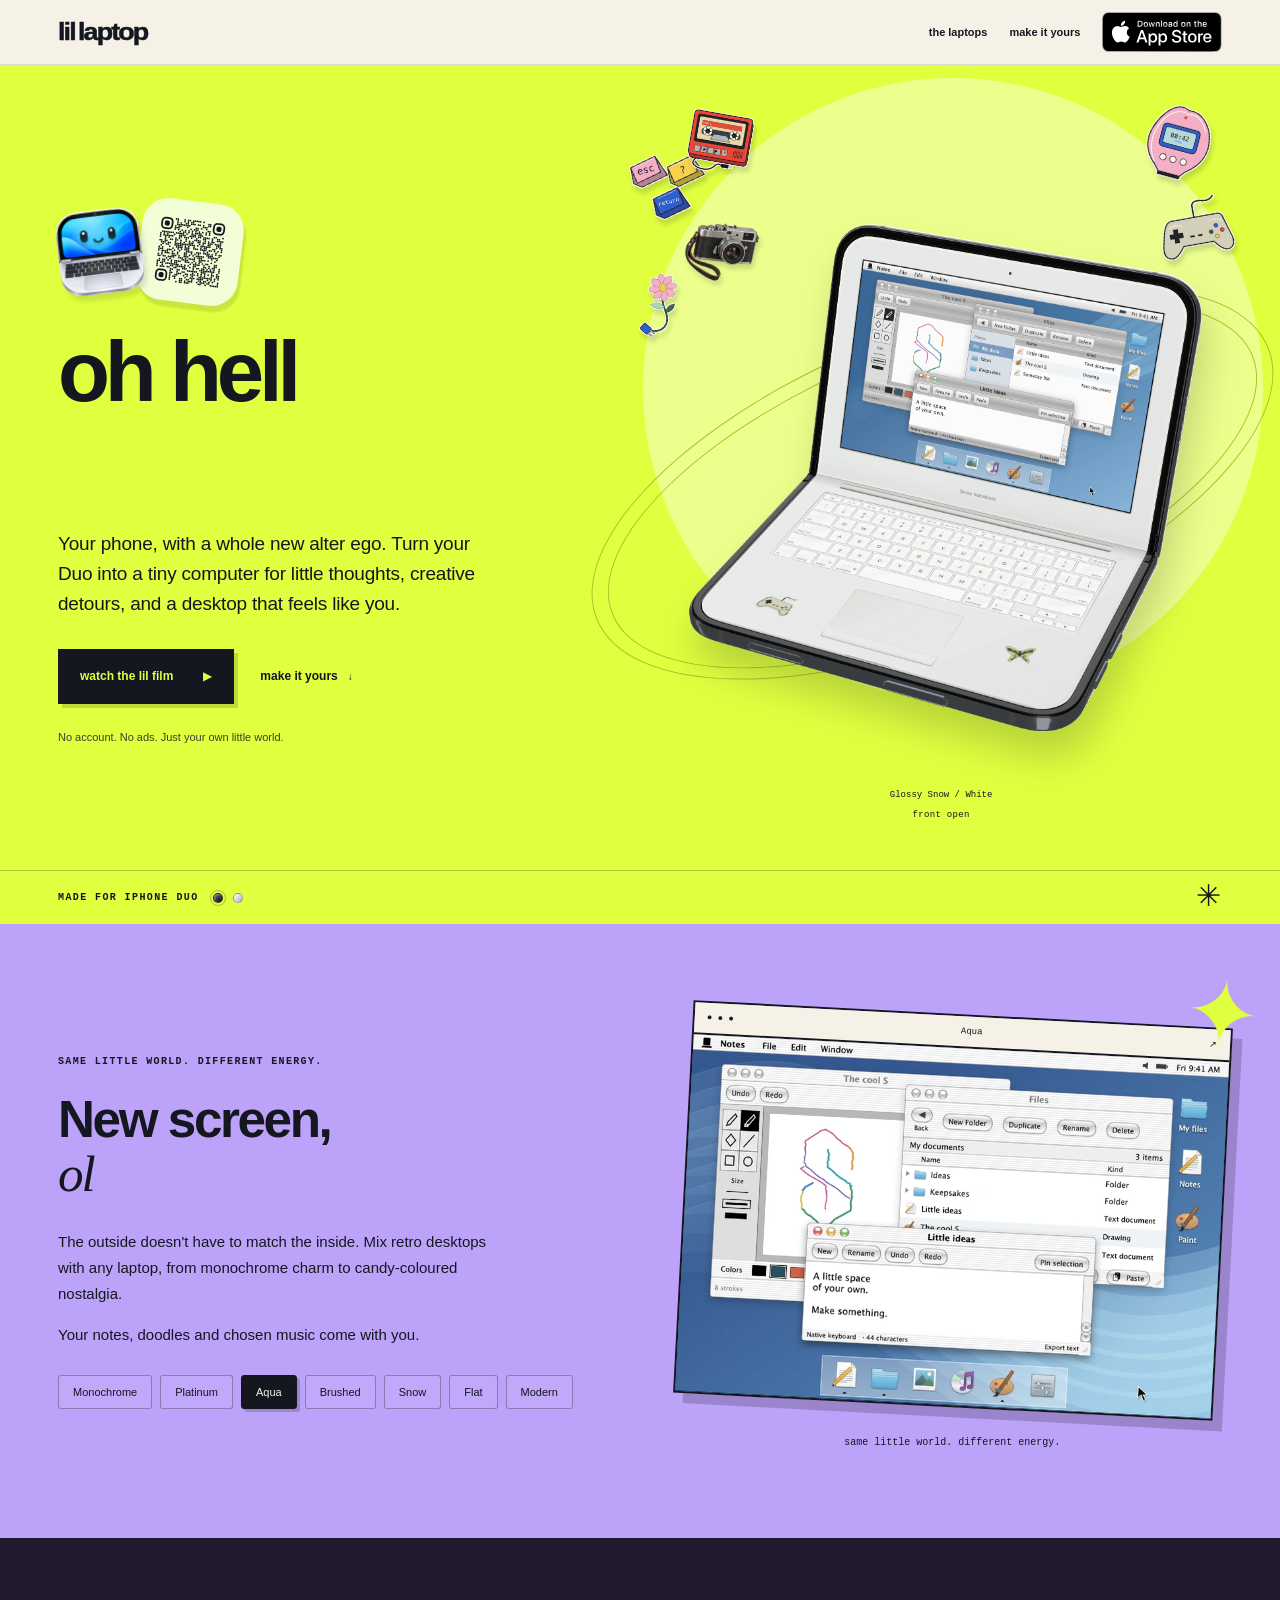
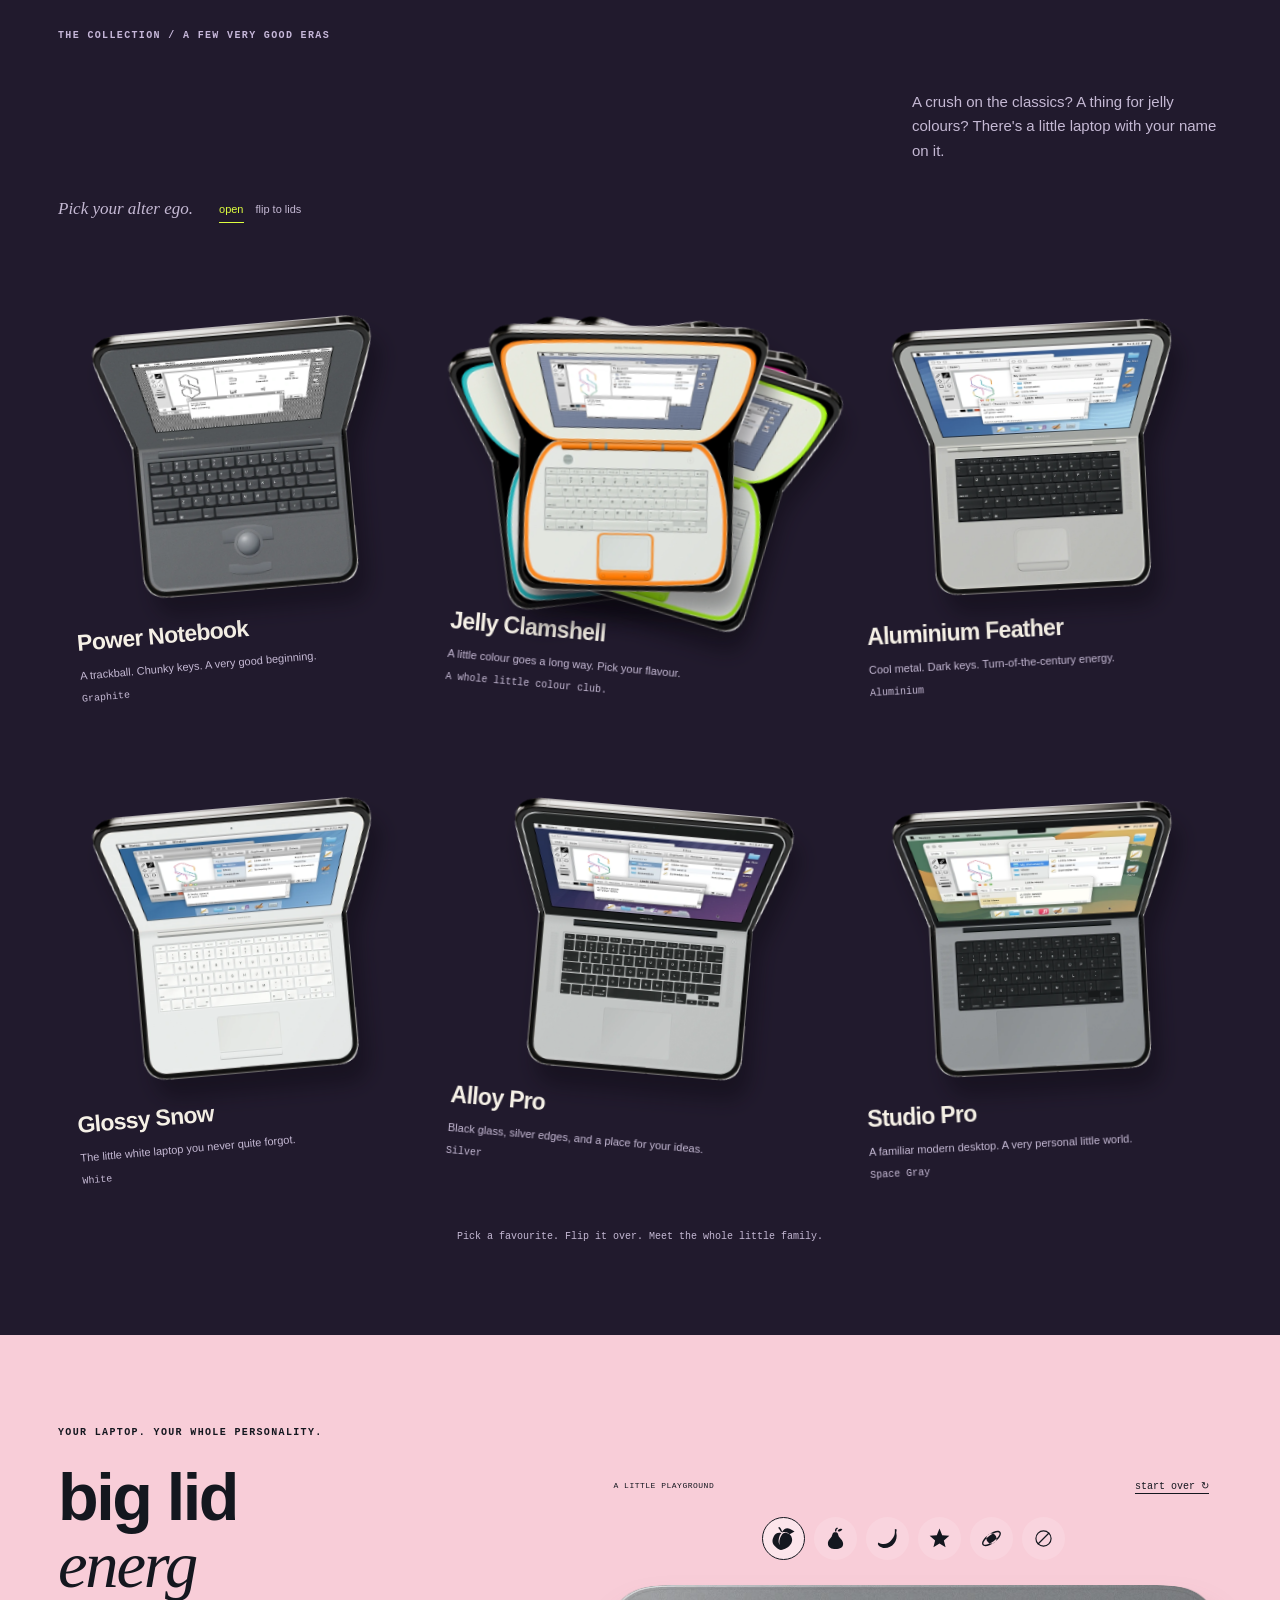
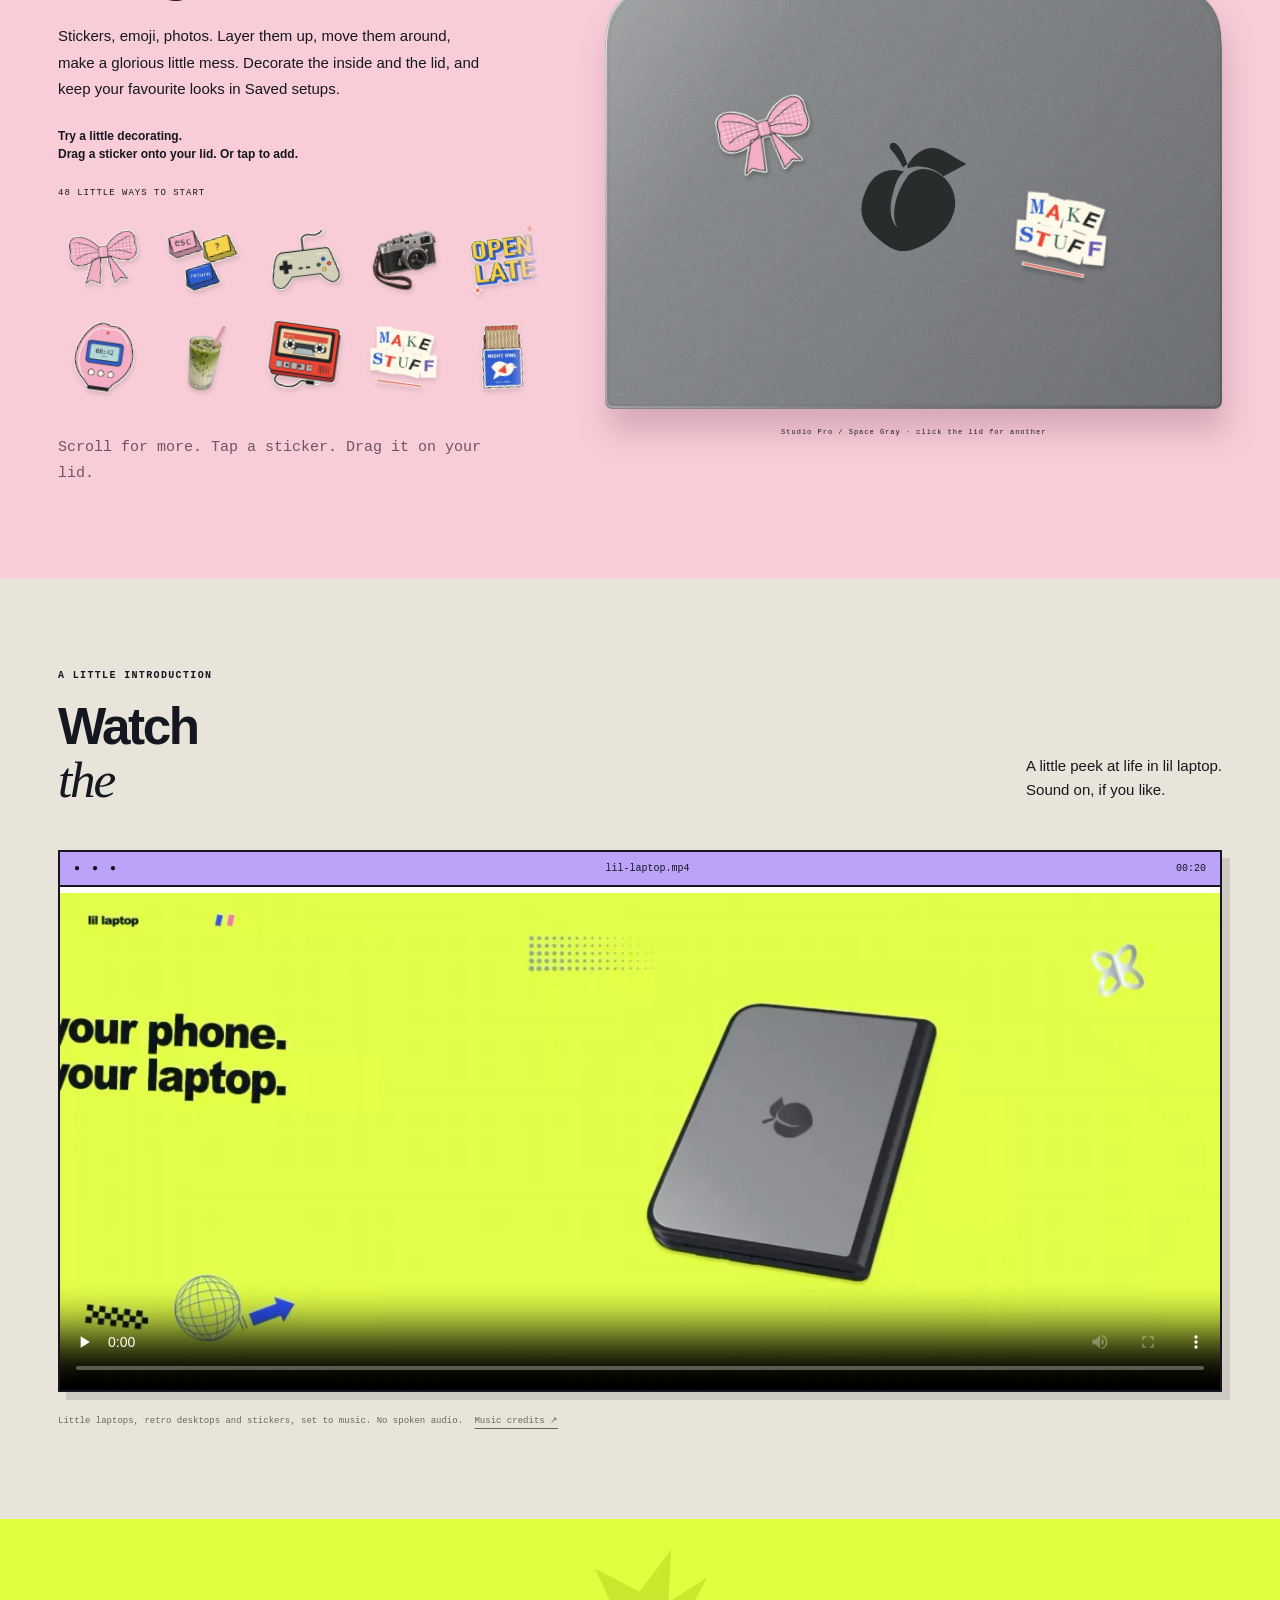
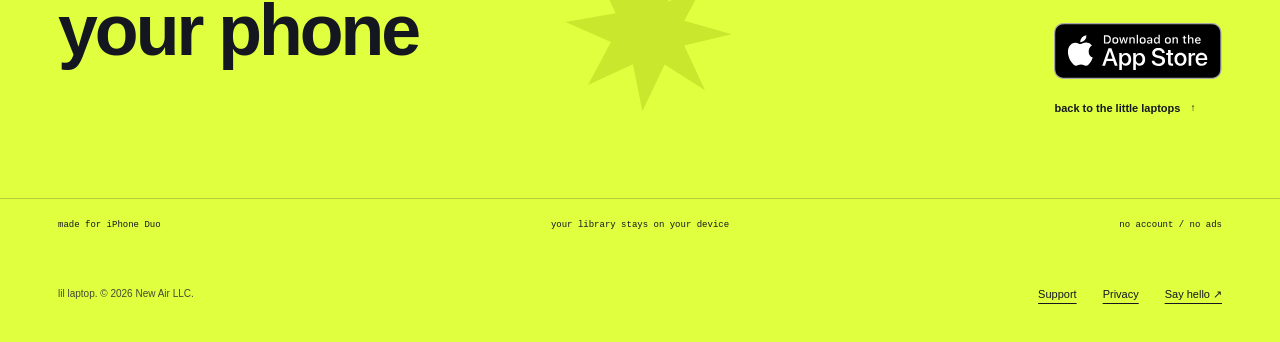
==== commit b9877824: "Refine QR popup proportions and fade its return shadow Increase the enlarged QR to 400px, reduce its" ====
--- a/index.html
+++ b/index.html
@@ -3,7 +3,7 @@
 <meta name="description" content="Turn your iPhone Duo into your own little laptop. Explore the collection, flip over their lids, and make room for notes, doodles, music and a little personality.">
 <meta name="theme-color" content="#dfff3f"><meta http-equiv="Content-Security-Policy" content="default-src 'none'; style-src 'self' 'unsafe-inline'; script-src 'self'; img-src 'self'; media-src 'self'; frame-src https://platform.twitter.com; base-uri 'none'; form-action 'none'">
 <meta property="og:type" content="website"><meta property="og:title" content="lil laptop — old soul. new screen."><meta property="og:description" content="Laptop looks. Your own little world on iPhone Duo."><meta property="og:url" content="https://sentry93.github.io/lil-laptop/"><meta property="og:image" content="https://sentry93.github.io/lil-laptop/social.jpg?v=20261019-three-windows"><meta name="twitter:card" content="summary_large_image">
-<link rel="canonical" href="https://sentry93.github.io/lil-laptop/"><link rel="icon" href="icon-32.png" sizes="32x32"><link rel="apple-touch-icon" href="icon-180.png"><link rel="stylesheet" href="style.css?v=20261019-icon-spring-v2"><link rel="preload" href="hero-snow-open.webp?v=20261019-three-windows" as="image" fetchpriority="high"><script src="site.js?v=20261019-icon-spring-v2" defer></script><title>lil laptop — oh hello. again.</title><noscript><style>.hero-art[data-loading=true]{visibility:visible}</style></noscript><link rel="stylesheet" href="video-backup.css?v=20261020-backup"><script src="video-backup-config.js?v=20261020-backup" defer></script><script src="video-backup.js?v=20261020-backup" defer></script></head>
+<link rel="canonical" href="https://sentry93.github.io/lil-laptop/"><link rel="icon" href="icon-32.png" sizes="32x32"><link rel="apple-touch-icon" href="icon-180.png"><link rel="stylesheet" href="style.css?v=20261019-qr-proportions"><link rel="preload" href="hero-snow-open.webp?v=20261019-three-windows" as="image" fetchpriority="high"><script src="site.js?v=20261019-qr-proportions" defer></script><title>lil laptop — oh hello. again.</title><noscript><style>.hero-art[data-loading=true]{visibility:visible}</style></noscript><link rel="stylesheet" href="video-backup.css?v=20261020-backup"><script src="video-backup-config.js?v=20261020-backup" defer></script><script src="video-backup.js?v=20261020-backup" defer></script></head>
 <body><a class="skip" href="#main">Skip to content</a>
 <header class="site-header"><div class="wrap nav-inner"><a class="brand" href="./" aria-label="lil laptop home"><span class="nav-icon" aria-hidden="true"><span class="app-icon-shell"><img src="lil-laptop-app-icon-1024.png" width="28" height="28" alt="" draggable="false"></span></span><span class="wordmark">lil laptop</span></a><nav aria-label="Main"><a href="#collection">the laptops</a><a href="#customize">make it yours</a><div class="nav-download"><a class="app-store-badge" href="https://apps.apple.com/us/app/lil-laptop/id6824160964" aria-label="Download lil laptop on the App Store"><svg aria-hidden="true" focusable="false" xmlns="http://www.w3.org/2000/svg" width="119.66407" height="40" viewBox="0 0 119.66407 40"><g><g><g><path d="M110.13477,0H9.53468c-.3667,0-.729,0-1.09473.002-.30615.002-.60986.00781-.91895.0127A13.21476,13.21476,0,0,0,5.5171.19141a6.66509,6.66509,0,0,0-1.90088.627A6.43779,6.43779,0,0,0,1.99757,1.99707,6.25844,6.25844,0,0,0,.81935,3.61816a6.60119,6.60119,0,0,0-.625,1.90332,12.993,12.993,0,0,0-.1792,2.002C.00587,7.83008.00489,8.1377,0,8.44434V31.5586c.00489.3105.00587.6113.01515.9219a12.99232,12.99232,0,0,0,.1792,2.0019,6.58756,6.58756,0,0,0,.625,1.9043A6.20778,6.20778,0,0,0,1.99757,38.001a6.27445,6.27445,0,0,0,1.61865,1.1787,6.70082,6.70082,0,0,0,1.90088.6308,13.45514,13.45514,0,0,0,2.0039.1768c.30909.0068.6128.0107.91895.0107C8.80567,40,9.168,40,9.53468,40H110.13477c.3594,0,.7246,0,1.084-.002.3047,0,.6172-.0039.9219-.0107a13.279,13.279,0,0,0,2-.1768,6.80432,6.80432,0,0,0,1.9082-.6308,6.27742,6.27742,0,0,0,1.6172-1.1787,6.39482,6.39482,0,0,0,1.1816-1.6143,6.60413,6.60413,0,0,0,.6191-1.9043,13.50643,13.50643,0,0,0,.1856-2.0019c.0039-.3106.0039-.6114.0039-.9219.0078-.3633.0078-.7246.0078-1.0938V9.53613c0-.36621,0-.72949-.0078-1.09179,0-.30664,0-.61426-.0039-.9209a13.5071,13.5071,0,0,0-.1856-2.002,6.6177,6.6177,0,0,0-.6191-1.90332,6.46619,6.46619,0,0,0-2.7988-2.7998,6.76754,6.76754,0,0,0-1.9082-.627,13.04394,13.04394,0,0,0-2-.17676c-.3047-.00488-.6172-.01074-.9219-.01269-.3594-.002-.7246-.002-1.084-.002Z" style="fill: #a6a6a6"/><path d="M8.44483,39.125c-.30468,0-.602-.0039-.90429-.0107a12.68714,12.68714,0,0,1-1.86914-.1631,5.88381,5.88381,0,0,1-1.65674-.5479,5.40573,5.40573,0,0,1-1.397-1.0166,5.32082,5.32082,0,0,1-1.02051-1.3965,5.72186,5.72186,0,0,1-.543-1.6572,12.41351,12.41351,0,0,1-.1665-1.875c-.00634-.2109-.01464-.9131-.01464-.9131V8.44434S.88185,7.75293.8877,7.5498a12.37039,12.37039,0,0,1,.16553-1.87207,5.7555,5.7555,0,0,1,.54346-1.6621A5.37349,5.37349,0,0,1,2.61183,2.61768,5.56543,5.56543,0,0,1,4.01417,1.59521a5.82309,5.82309,0,0,1,1.65332-.54394A12.58589,12.58589,0,0,1,7.543.88721L8.44532.875H111.21387l.9131.0127a12.38493,12.38493,0,0,1,1.8584.16259,5.93833,5.93833,0,0,1,1.6709.54785,5.59374,5.59374,0,0,1,2.415,2.41993,5.76267,5.76267,0,0,1,.5352,1.64892,12.995,12.995,0,0,1,.1738,1.88721c.0029.2832.0029.5874.0029.89014.0079.375.0079.73193.0079,1.09179V30.4648c0,.3633,0,.7178-.0079,1.0752,0,.3252,0,.6231-.0039.9297a12.73126,12.73126,0,0,1-.1709,1.8535,5.739,5.739,0,0,1-.54,1.67,5.48029,5.48029,0,0,1-1.0156,1.3857,5.4129,5.4129,0,0,1-1.3994,1.0225,5.86168,5.86168,0,0,1-1.668.5498,12.54218,12.54218,0,0,1-1.8692.1631c-.2929.0068-.5996.0107-.8974.0107l-1.084.002Z"/></g><g data-name="&lt;Group&gt;"><g data-name="&lt;Group&gt;"><g data-name="&lt;Group&gt;"><path data-name="&lt;Path&gt;" d="M24.76888,20.30068a4.94881,4.94881,0,0,1,2.35656-4.15206,5.06566,5.06566,0,0,0-3.99116-2.15768c-1.67924-.17626-3.30719,1.00483-4.1629,1.00483-.87227,0-2.18977-.98733-3.6085-.95814a5.31529,5.31529,0,0,0-4.47292,2.72787c-1.934,3.34842-.49141,8.26947,1.3612,10.97608.9269,1.32535,2.01018,2.8058,3.42763,2.7533,1.38706-.05753,1.9051-.88448,3.5794-.88448,1.65876,0,2.14479.88448,3.591.8511,1.48838-.02416,2.42613-1.33124,3.32051-2.66914a10.962,10.962,0,0,0,1.51842-3.09251A4.78205,4.78205,0,0,1,24.76888,20.30068Z" style="fill: #fff"/><path data-name="&lt;Path&gt;" d="M22.03725,12.21089a4.87248,4.87248,0,0,0,1.11452-3.49062,4.95746,4.95746,0,0,0-3.20758,1.65961,4.63634,4.63634,0,0,0-1.14371,3.36139A4.09905,4.09905,0,0,0,22.03725,12.21089Z" style="fill: #fff"/></g></g><g><path d="M42.30227,27.13965h-4.7334l-1.13672,3.35645H34.42727l4.4834-12.418h2.083l4.4834,12.418H43.438ZM38.0591,25.59082h3.752l-1.84961-5.44727h-.05176Z" style="fill: #fff"/><path d="M55.15969,25.96973c0,2.81348-1.50586,4.62109-3.77832,4.62109a3.0693,3.0693,0,0,1-2.84863-1.584h-.043v4.48438h-1.8584V21.44238H48.4302v1.50586h.03418a3.21162,3.21162,0,0,1,2.88281-1.60059C53.645,21.34766,55.15969,23.16406,55.15969,25.96973Zm-1.91016,0c0-1.833-.94727-3.03809-2.39258-3.03809-1.41992,0-2.375,1.23047-2.375,3.03809,0,1.82422.95508,3.0459,2.375,3.0459C52.30227,29.01563,53.24953,27.81934,53.24953,25.96973Z" style="fill: #fff"/><path d="M65.12453,25.96973c0,2.81348-1.50586,4.62109-3.77832,4.62109a3.0693,3.0693,0,0,1-2.84863-1.584h-.043v4.48438h-1.8584V21.44238H58.395v1.50586h.03418A3.21162,3.21162,0,0,1,61.312,21.34766C63.60988,21.34766,65.12453,23.16406,65.12453,25.96973Zm-1.91016,0c0-1.833-.94727-3.03809-2.39258-3.03809-1.41992,0-2.375,1.23047-2.375,3.03809,0,1.82422.95508,3.0459,2.375,3.0459C62.26711,29.01563,63.21438,27.81934,63.21438,25.96973Z" style="fill: #fff"/><path d="M71.71047,27.03613c.1377,1.23145,1.334,2.04,2.96875,2.04,1.56641,0,2.69336-.80859,2.69336-1.91895,0-.96387-.67969-1.541-2.28906-1.93652l-1.60937-.3877c-2.28027-.55078-3.33887-1.61719-3.33887-3.34766,0-2.14258,1.86719-3.61426,4.51855-3.61426,2.624,0,4.42285,1.47168,4.4834,3.61426h-1.876c-.1123-1.23926-1.13672-1.9873-2.63379-1.9873s-2.52148.75684-2.52148,1.8584c0,.87793.6543,1.39453,2.25488,1.79l1.36816.33594c2.54785.60254,3.60645,1.626,3.60645,3.44238,0,2.32324-1.85059,3.77832-4.79395,3.77832-2.75391,0-4.61328-1.4209-4.7334-3.667Z" style="fill: #fff"/><path d="M83.34621,19.2998v2.14258h1.72168v1.47168H83.34621v4.99121c0,.77539.34473,1.13672,1.10156,1.13672a5.80752,5.80752,0,0,0,.61133-.043v1.46289a5.10351,5.10351,0,0,1-1.03223.08594c-1.833,0-2.54785-.68848-2.54785-2.44434V22.91406H80.16262V21.44238H81.479V19.2998Z" style="fill: #fff"/><path d="M86.065,25.96973c0-2.84863,1.67773-4.63867,4.29395-4.63867,2.625,0,4.29492,1.79,4.29492,4.63867,0,2.85645-1.66113,4.63867-4.29492,4.63867C87.72609,30.6084,86.065,28.82617,86.065,25.96973Zm6.69531,0c0-1.9541-.89551-3.10742-2.40137-3.10742s-2.40039,1.16211-2.40039,3.10742c0,1.96191.89453,3.10645,2.40039,3.10645S92.76027,27.93164,92.76027,25.96973Z" style="fill: #fff"/><path d="M96.18606,21.44238h1.77246v1.541h.043a2.1594,2.1594,0,0,1,2.17773-1.63574,2.86616,2.86616,0,0,1,.63672.06934v1.73828a2.59794,2.59794,0,0,0-.835-.1123,1.87264,1.87264,0,0,0-1.93652,2.083v5.37012h-1.8584Z" style="fill: #fff"/><path d="M109.3843,27.83691c-.25,1.64355-1.85059,2.77148-3.89844,2.77148-2.63379,0-4.26855-1.76465-4.26855-4.5957,0-2.83984,1.64355-4.68164,4.19043-4.68164,2.50488,0,4.08008,1.7207,4.08008,4.46582v.63672h-6.39453v.1123a2.358,2.358,0,0,0,2.43555,2.56445,2.04834,2.04834,0,0,0,2.09082-1.27344Zm-6.28223-2.70215h4.52637a2.1773,2.1773,0,0,0-2.2207-2.29785A2.292,2.292,0,0,0,103.10207,25.13477Z" style="fill: #fff"/></g></g></g><g data-name="&lt;Group&gt;"><g><path d="M37.82619,8.731a2.63964,2.63964,0,0,1,2.80762,2.96484c0,1.90625-1.03027,3.002-2.80762,3.002H35.67092V8.731Zm-1.22852,5.123h1.125a1.87588,1.87588,0,0,0,1.96777-2.146,1.881,1.881,0,0,0-1.96777-2.13379h-1.125Z" style="fill: #fff"/><path d="M41.68068,12.44434a2.13323,2.13323,0,1,1,4.24707,0,2.13358,2.13358,0,1,1-4.24707,0Zm3.333,0c0-.97607-.43848-1.54687-1.208-1.54687-.77246,0-1.207.5708-1.207,1.54688,0,.98389.43457,1.55029,1.207,1.55029C44.57522,13.99463,45.01369,13.42432,45.01369,12.44434Z" style="fill: #fff"/><path d="M51.57326,14.69775h-.92187l-.93066-3.31641h-.07031l-.92676,3.31641h-.91309l-1.24121-4.50293h.90137l.80664,3.436h.06641l.92578-3.436h.85254l.92578,3.436h.07031l.80273-3.436h.88867Z" style="fill: #fff"/><path d="M53.85354,10.19482H54.709v.71533h.06641a1.348,1.348,0,0,1,1.34375-.80225,1.46456,1.46456,0,0,1,1.55859,1.6748v2.915h-.88867V12.00586c0-.72363-.31445-1.0835-.97168-1.0835a1.03294,1.03294,0,0,0-1.0752,1.14111v2.63428h-.88867Z" style="fill: #fff"/><path d="M59.09377,8.437h.88867v6.26074h-.88867Z" style="fill: #fff"/><path d="M61.21779,12.44434a2.13346,2.13346,0,1,1,4.24756,0,2.1338,2.1338,0,1,1-4.24756,0Zm3.333,0c0-.97607-.43848-1.54687-1.208-1.54687-.77246,0-1.207.5708-1.207,1.54688,0,.98389.43457,1.55029,1.207,1.55029C64.11232,13.99463,64.5508,13.42432,64.5508,12.44434Z" style="fill: #fff"/><path d="M66.4009,13.42432c0-.81055.60352-1.27783,1.6748-1.34424l1.21973-.07031v-.38867c0-.47559-.31445-.74414-.92187-.74414-.49609,0-.83984.18213-.93848.50049h-.86035c.09082-.77344.81836-1.26953,1.83984-1.26953,1.12891,0,1.76563.562,1.76563,1.51318v3.07666h-.85547v-.63281h-.07031a1.515,1.515,0,0,1-1.35254.707A1.36026,1.36026,0,0,1,66.4009,13.42432Zm2.89453-.38477v-.37646l-1.09961.07031c-.62012.0415-.90137.25244-.90137.64941,0,.40527.35156.64111.835.64111A1.0615,1.0615,0,0,0,69.29543,13.03955Z" style="fill: #fff"/><path d="M71.34816,12.44434c0-1.42285.73145-2.32422,1.86914-2.32422a1.484,1.484,0,0,1,1.38086.79h.06641V8.437h.88867v6.26074h-.85156v-.71143h-.07031a1.56284,1.56284,0,0,1-1.41406.78564C72.0718,14.772,71.34816,13.87061,71.34816,12.44434Zm.918,0c0,.95508.4502,1.52979,1.20313,1.52979.749,0,1.21191-.583,1.21191-1.52588,0-.93848-.46777-1.52979-1.21191-1.52979C72.72121,10.91846,72.26613,11.49707,72.26613,12.44434Z" style="fill: #fff"/><path d="M79.23,12.44434a2.13323,2.13323,0,1,1,4.24707,0,2.13358,2.13358,0,1,1-4.24707,0Zm3.333,0c0-.97607-.43848-1.54687-1.208-1.54687-.77246,0-1.207.5708-1.207,1.54688,0,.98389.43457,1.55029,1.207,1.55029C82.12453,13.99463,82.563,13.42432,82.563,12.44434Z" style="fill: #fff"/><path d="M84.66945,10.19482h.85547v.71533h.06641a1.348,1.348,0,0,1,1.34375-.80225,1.46456,1.46456,0,0,1,1.55859,1.6748v2.915H87.605V12.00586c0-.72363-.31445-1.0835-.97168-1.0835a1.03294,1.03294,0,0,0-1.0752,1.14111v2.63428h-.88867Z" style="fill: #fff"/><path d="M93.51516,9.07373v1.1416h.97559v.74854h-.97559V13.2793c0,.47168.19434.67822.63672.67822a2.96657,2.96657,0,0,0,.33887-.02051v.74023a2.9155,2.9155,0,0,1-.4834.04541c-.98828,0-1.38184-.34766-1.38184-1.21582v-2.543h-.71484v-.74854h.71484V9.07373Z" style="fill: #fff"/><path d="M95.70461,8.437h.88086v2.48145h.07031a1.3856,1.3856,0,0,1,1.373-.80664,1.48339,1.48339,0,0,1,1.55078,1.67871v2.90723H98.69v-2.688c0-.71924-.335-1.0835-.96289-1.0835a1.05194,1.05194,0,0,0-1.13379,1.1416v2.62988h-.88867Z" style="fill: #fff"/><path d="M104.76125,13.48193a1.828,1.828,0,0,1-1.95117,1.30273A2.04531,2.04531,0,0,1,100.73,12.46045a2.07685,2.07685,0,0,1,2.07617-2.35254c1.25293,0,2.00879.856,2.00879,2.27V12.688h-3.17969v.0498a1.1902,1.1902,0,0,0,1.19922,1.29,1.07934,1.07934,0,0,0,1.07129-.5459Zm-3.126-1.45117h2.27441a1.08647,1.08647,0,0,0-1.1084-1.1665A1.15162,1.15162,0,0,0,101.63527,12.03076Z" style="fill: #fff"/></g></g></g></svg></a></div></nav></div></header>
 <main id="main">
@@ -48,4 +48,4 @@
 <section class="film-section section-space" id="watch"><div class="wrap"><div class="section-heading reveal"><div><p class="eyebrow">A LITTLE INTRODUCTION</p><h2>Watch<br><em>the lil film</em></h2></div><p>A little peek at life in lil laptop.<br>Sound on, if you like.</p></div><div class="video-frame reveal" id="trailer-frame" data-video-provider="self"><div class="film-bar"><span>● ● ●</span><span data-video-filename>lil-laptop.mp4</span><span data-video-duration>00:20</span></div><video controls playsinline preload="none" poster="trailer-poster.jpg" width="1280" height="548" aria-label="lil laptop trailer" aria-describedby="film-description"><source src="lil-laptop-trailer.mp4" type="video/mp4"><p><a href="lil-laptop-trailer.mp4">Watch the trailer</a>.</p></video></div><p class="film-caption" id="film-description">Little laptops, retro desktops and stickers, set to music. No spoken audio. <a href="video-credits.txt">Music credits ↗</a> <a id="x-video-backup-link" hidden target="_blank" rel="noopener noreferrer">Watch on X ↗</a></p><template id="x-video-backup-template"><div class="x-video-backup"><iframe title="lil laptop video on X" allow="autoplay; fullscreen; picture-in-picture" allowfullscreen></iframe></div></template></div></section>
 <section class="closer"><div class="wrap closer-inner"><div class="closer-star" aria-hidden="true"><svg viewBox="0 0 100 100" aria-hidden="true"><path d="M50 2 57 32 75 12 69 40 98 40 73 54 92 76 65 68 60 98 47 73 25 92 31 64 2 60 29 47 10 25 39 31Z" fill="currentColor"/></svg></div><div class="closer-copy"><h2>your phone's<br><em>alter ego.</em></h2></div><div class="closer-download"><div class="app-store-cta"><a class="app-store-badge" href="https://apps.apple.com/us/app/lil-laptop/id6824160964" aria-label="Download lil laptop on the App Store"><svg aria-hidden="true" focusable="false" xmlns="http://www.w3.org/2000/svg" width="119.66407" height="40" viewBox="0 0 119.66407 40"><g><g><g><path d="M110.13477,0H9.53468c-.3667,0-.729,0-1.09473.002-.30615.002-.60986.00781-.91895.0127A13.21476,13.21476,0,0,0,5.5171.19141a6.66509,6.66509,0,0,0-1.90088.627A6.43779,6.43779,0,0,0,1.99757,1.99707,6.25844,6.25844,0,0,0,.81935,3.61816a6.60119,6.60119,0,0,0-.625,1.90332,12.993,12.993,0,0,0-.1792,2.002C.00587,7.83008.00489,8.1377,0,8.44434V31.5586c.00489.3105.00587.6113.01515.9219a12.99232,12.99232,0,0,0,.1792,2.0019,6.58756,6.58756,0,0,0,.625,1.9043A6.20778,6.20778,0,0,0,1.99757,38.001a6.27445,6.27445,0,0,0,1.61865,1.1787,6.70082,6.70082,0,0,0,1.90088.6308,13.45514,13.45514,0,0,0,2.0039.1768c.30909.0068.6128.0107.91895.0107C8.80567,40,9.168,40,9.53468,40H110.13477c.3594,0,.7246,0,1.084-.002.3047,0,.6172-.0039.9219-.0107a13.279,13.279,0,0,0,2-.1768,6.80432,6.80432,0,0,0,1.9082-.6308,6.27742,6.27742,0,0,0,1.6172-1.1787,6.39482,6.39482,0,0,0,1.1816-1.6143,6.60413,6.60413,0,0,0,.6191-1.9043,13.50643,13.50643,0,0,0,.1856-2.0019c.0039-.3106.0039-.6114.0039-.9219.0078-.3633.0078-.7246.0078-1.0938V9.53613c0-.36621,0-.72949-.0078-1.09179,0-.30664,0-.61426-.0039-.9209a13.5071,13.5071,0,0,0-.1856-2.002,6.6177,6.6177,0,0,0-.6191-1.90332,6.46619,6.46619,0,0,0-2.7988-2.7998,6.76754,6.76754,0,0,0-1.9082-.627,13.04394,13.04394,0,0,0-2-.17676c-.3047-.00488-.6172-.01074-.9219-.01269-.3594-.002-.7246-.002-1.084-.002Z" style="fill: #a6a6a6"/><path d="M8.44483,39.125c-.30468,0-.602-.0039-.90429-.0107a12.68714,12.68714,0,0,1-1.86914-.1631,5.88381,5.88381,0,0,1-1.65674-.5479,5.40573,5.40573,0,0,1-1.397-1.0166,5.32082,5.32082,0,0,1-1.02051-1.3965,5.72186,5.72186,0,0,1-.543-1.6572,12.41351,12.41351,0,0,1-.1665-1.875c-.00634-.2109-.01464-.9131-.01464-.9131V8.44434S.88185,7.75293.8877,7.5498a12.37039,12.37039,0,0,1,.16553-1.87207,5.7555,5.7555,0,0,1,.54346-1.6621A5.37349,5.37349,0,0,1,2.61183,2.61768,5.56543,5.56543,0,0,1,4.01417,1.59521a5.82309,5.82309,0,0,1,1.65332-.54394A12.58589,12.58589,0,0,1,7.543.88721L8.44532.875H111.21387l.9131.0127a12.38493,12.38493,0,0,1,1.8584.16259,5.93833,5.93833,0,0,1,1.6709.54785,5.59374,5.59374,0,0,1,2.415,2.41993,5.76267,5.76267,0,0,1,.5352,1.64892,12.995,12.995,0,0,1,.1738,1.88721c.0029.2832.0029.5874.0029.89014.0079.375.0079.73193.0079,1.09179V30.4648c0,.3633,0,.7178-.0079,1.0752,0,.3252,0,.6231-.0039.9297a12.73126,12.73126,0,0,1-.1709,1.8535,5.739,5.739,0,0,1-.54,1.67,5.48029,5.48029,0,0,1-1.0156,1.3857,5.4129,5.4129,0,0,1-1.3994,1.0225,5.86168,5.86168,0,0,1-1.668.5498,12.54218,12.54218,0,0,1-1.8692.1631c-.2929.0068-.5996.0107-.8974.0107l-1.084.002Z"/></g><g data-name="&lt;Group&gt;"><g data-name="&lt;Group&gt;"><g data-name="&lt;Group&gt;"><path data-name="&lt;Path&gt;" d="M24.76888,20.30068a4.94881,4.94881,0,0,1,2.35656-4.15206,5.06566,5.06566,0,0,0-3.99116-2.15768c-1.67924-.17626-3.30719,1.00483-4.1629,1.00483-.87227,0-2.18977-.98733-3.6085-.95814a5.31529,5.31529,0,0,0-4.47292,2.72787c-1.934,3.34842-.49141,8.26947,1.3612,10.97608.9269,1.32535,2.01018,2.8058,3.42763,2.7533,1.38706-.05753,1.9051-.88448,3.5794-.88448,1.65876,0,2.14479.88448,3.591.8511,1.48838-.02416,2.42613-1.33124,3.32051-2.66914a10.962,10.962,0,0,0,1.51842-3.09251A4.78205,4.78205,0,0,1,24.76888,20.30068Z" style="fill: #fff"/><path data-name="&lt;Path&gt;" d="M22.03725,12.21089a4.87248,4.87248,0,0,0,1.11452-3.49062,4.95746,4.95746,0,0,0-3.20758,1.65961,4.63634,4.63634,0,0,0-1.14371,3.36139A4.09905,4.09905,0,0,0,22.03725,12.21089Z" style="fill: #fff"/></g></g><g><path d="M42.30227,27.13965h-4.7334l-1.13672,3.35645H34.42727l4.4834-12.418h2.083l4.4834,12.418H43.438ZM38.0591,25.59082h3.752l-1.84961-5.44727h-.05176Z" style="fill: #fff"/><path d="M55.15969,25.96973c0,2.81348-1.50586,4.62109-3.77832,4.62109a3.0693,3.0693,0,0,1-2.84863-1.584h-.043v4.48438h-1.8584V21.44238H48.4302v1.50586h.03418a3.21162,3.21162,0,0,1,2.88281-1.60059C53.645,21.34766,55.15969,23.16406,55.15969,25.96973Zm-1.91016,0c0-1.833-.94727-3.03809-2.39258-3.03809-1.41992,0-2.375,1.23047-2.375,3.03809,0,1.82422.95508,3.0459,2.375,3.0459C52.30227,29.01563,53.24953,27.81934,53.24953,25.96973Z" style="fill: #fff"/><path d="M65.12453,25.96973c0,2.81348-1.50586,4.62109-3.77832,4.62109a3.0693,3.0693,0,0,1-2.84863-1.584h-.043v4.48438h-1.8584V21.44238H58.395v1.50586h.03418A3.21162,3.21162,0,0,1,61.312,21.34766C63.60988,21.34766,65.12453,23.16406,65.12453,25.96973Zm-1.91016,0c0-1.833-.94727-3.03809-2.39258-3.03809-1.41992,0-2.375,1.23047-2.375,3.03809,0,1.82422.95508,3.0459,2.375,3.0459C62.26711,29.01563,63.21438,27.81934,63.21438,25.96973Z" style="fill: #fff"/><path d="M71.71047,27.03613c.1377,1.23145,1.334,2.04,2.96875,2.04,1.56641,0,2.69336-.80859,2.69336-1.91895,0-.96387-.67969-1.541-2.28906-1.93652l-1.60937-.3877c-2.28027-.55078-3.33887-1.61719-3.33887-3.34766,0-2.14258,1.86719-3.61426,4.51855-3.61426,2.624,0,4.42285,1.47168,4.4834,3.61426h-1.876c-.1123-1.23926-1.13672-1.9873-2.63379-1.9873s-2.52148.75684-2.52148,1.8584c0,.87793.6543,1.39453,2.25488,1.79l1.36816.33594c2.54785.60254,3.60645,1.626,3.60645,3.44238,0,2.32324-1.85059,3.77832-4.79395,3.77832-2.75391,0-4.61328-1.4209-4.7334-3.667Z" style="fill: #fff"/><path d="M83.34621,19.2998v2.14258h1.72168v1.47168H83.34621v4.99121c0,.77539.34473,1.13672,1.10156,1.13672a5.80752,5.80752,0,0,0,.61133-.043v1.46289a5.10351,5.10351,0,0,1-1.03223.08594c-1.833,0-2.54785-.68848-2.54785-2.44434V22.91406H80.16262V21.44238H81.479V19.2998Z" style="fill: #fff"/><path d="M86.065,25.96973c0-2.84863,1.67773-4.63867,4.29395-4.63867,2.625,0,4.29492,1.79,4.29492,4.63867,0,2.85645-1.66113,4.63867-4.29492,4.63867C87.72609,30.6084,86.065,28.82617,86.065,25.96973Zm6.69531,0c0-1.9541-.89551-3.10742-2.40137-3.10742s-2.40039,1.16211-2.40039,3.10742c0,1.96191.89453,3.10645,2.40039,3.10645S92.76027,27.93164,92.76027,25.96973Z" style="fill: #fff"/><path d="M96.18606,21.44238h1.77246v1.541h.043a2.1594,2.1594,0,0,1,2.17773-1.63574,2.86616,2.86616,0,0,1,.63672.06934v1.73828a2.59794,2.59794,0,0,0-.835-.1123,1.87264,1.87264,0,0,0-1.93652,2.083v5.37012h-1.8584Z" style="fill: #fff"/><path d="M109.3843,27.83691c-.25,1.64355-1.85059,2.77148-3.89844,2.77148-2.63379,0-4.26855-1.76465-4.26855-4.5957,0-2.83984,1.64355-4.68164,4.19043-4.68164,2.50488,0,4.08008,1.7207,4.08008,4.46582v.63672h-6.39453v.1123a2.358,2.358,0,0,0,2.43555,2.56445,2.04834,2.04834,0,0,0,2.09082-1.27344Zm-6.28223-2.70215h4.52637a2.1773,2.1773,0,0,0-2.2207-2.29785A2.292,2.292,0,0,0,103.10207,25.13477Z" style="fill: #fff"/></g></g></g><g data-name="&lt;Group&gt;"><g><path d="M37.82619,8.731a2.63964,2.63964,0,0,1,2.80762,2.96484c0,1.90625-1.03027,3.002-2.80762,3.002H35.67092V8.731Zm-1.22852,5.123h1.125a1.87588,1.87588,0,0,0,1.96777-2.146,1.881,1.881,0,0,0-1.96777-2.13379h-1.125Z" style="fill: #fff"/><path d="M41.68068,12.44434a2.13323,2.13323,0,1,1,4.24707,0,2.13358,2.13358,0,1,1-4.24707,0Zm3.333,0c0-.97607-.43848-1.54687-1.208-1.54687-.77246,0-1.207.5708-1.207,1.54688,0,.98389.43457,1.55029,1.207,1.55029C44.57522,13.99463,45.01369,13.42432,45.01369,12.44434Z" style="fill: #fff"/><path d="M51.57326,14.69775h-.92187l-.93066-3.31641h-.07031l-.92676,3.31641h-.91309l-1.24121-4.50293h.90137l.80664,3.436h.06641l.92578-3.436h.85254l.92578,3.436h.07031l.80273-3.436h.88867Z" style="fill: #fff"/><path d="M53.85354,10.19482H54.709v.71533h.06641a1.348,1.348,0,0,1,1.34375-.80225,1.46456,1.46456,0,0,1,1.55859,1.6748v2.915h-.88867V12.00586c0-.72363-.31445-1.0835-.97168-1.0835a1.03294,1.03294,0,0,0-1.0752,1.14111v2.63428h-.88867Z" style="fill: #fff"/><path d="M59.09377,8.437h.88867v6.26074h-.88867Z" style="fill: #fff"/><path d="M61.21779,12.44434a2.13346,2.13346,0,1,1,4.24756,0,2.1338,2.1338,0,1,1-4.24756,0Zm3.333,0c0-.97607-.43848-1.54687-1.208-1.54687-.77246,0-1.207.5708-1.207,1.54688,0,.98389.43457,1.55029,1.207,1.55029C64.11232,13.99463,64.5508,13.42432,64.5508,12.44434Z" style="fill: #fff"/><path d="M66.4009,13.42432c0-.81055.60352-1.27783,1.6748-1.34424l1.21973-.07031v-.38867c0-.47559-.31445-.74414-.92187-.74414-.49609,0-.83984.18213-.93848.50049h-.86035c.09082-.77344.81836-1.26953,1.83984-1.26953,1.12891,0,1.76563.562,1.76563,1.51318v3.07666h-.85547v-.63281h-.07031a1.515,1.515,0,0,1-1.35254.707A1.36026,1.36026,0,0,1,66.4009,13.42432Zm2.89453-.38477v-.37646l-1.09961.07031c-.62012.0415-.90137.25244-.90137.64941,0,.40527.35156.64111.835.64111A1.0615,1.0615,0,0,0,69.29543,13.03955Z" style="fill: #fff"/><path d="M71.34816,12.44434c0-1.42285.73145-2.32422,1.86914-2.32422a1.484,1.484,0,0,1,1.38086.79h.06641V8.437h.88867v6.26074h-.85156v-.71143h-.07031a1.56284,1.56284,0,0,1-1.41406.78564C72.0718,14.772,71.34816,13.87061,71.34816,12.44434Zm.918,0c0,.95508.4502,1.52979,1.20313,1.52979.749,0,1.21191-.583,1.21191-1.52588,0-.93848-.46777-1.52979-1.21191-1.52979C72.72121,10.91846,72.26613,11.49707,72.26613,12.44434Z" style="fill: #fff"/><path d="M79.23,12.44434a2.13323,2.13323,0,1,1,4.24707,0,2.13358,2.13358,0,1,1-4.24707,0Zm3.333,0c0-.97607-.43848-1.54687-1.208-1.54687-.77246,0-1.207.5708-1.207,1.54688,0,.98389.43457,1.55029,1.207,1.55029C82.12453,13.99463,82.563,13.42432,82.563,12.44434Z" style="fill: #fff"/><path d="M84.66945,10.19482h.85547v.71533h.06641a1.348,1.348,0,0,1,1.34375-.80225,1.46456,1.46456,0,0,1,1.55859,1.6748v2.915H87.605V12.00586c0-.72363-.31445-1.0835-.97168-1.0835a1.03294,1.03294,0,0,0-1.0752,1.14111v2.63428h-.88867Z" style="fill: #fff"/><path d="M93.51516,9.07373v1.1416h.97559v.74854h-.97559V13.2793c0,.47168.19434.67822.63672.67822a2.96657,2.96657,0,0,0,.33887-.02051v.74023a2.9155,2.9155,0,0,1-.4834.04541c-.98828,0-1.38184-.34766-1.38184-1.21582v-2.543h-.71484v-.74854h.71484V9.07373Z" style="fill: #fff"/><path d="M95.70461,8.437h.88086v2.48145h.07031a1.3856,1.3856,0,0,1,1.373-.80664,1.48339,1.48339,0,0,1,1.55078,1.67871v2.90723H98.69v-2.688c0-.71924-.335-1.0835-.96289-1.0835a1.05194,1.05194,0,0,0-1.13379,1.1416v2.62988h-.88867Z" style="fill: #fff"/><path d="M104.76125,13.48193a1.828,1.828,0,0,1-1.95117,1.30273A2.04531,2.04531,0,0,1,100.73,12.46045a2.07685,2.07685,0,0,1,2.07617-2.35254c1.25293,0,2.00879.856,2.00879,2.27V12.688h-3.17969v.0498a1.1902,1.1902,0,0,0,1.19922,1.29,1.07934,1.07934,0,0,0,1.07129-.5459Zm-3.126-1.45117h2.27441a1.08647,1.08647,0,0,0-1.1084-1.1665A1.15162,1.15162,0,0,0,101.63527,12.03076Z" style="fill: #fff"/></g></g></g></svg></a></div><a class="text-link" href="#collection">back to the little laptops <span aria-hidden="true">↑</span></a></div></div><div class="wrap privacy-strip"><span>made for iPhone Duo</span><span>your library stays on your device</span><span>no account / no ads</span></div></section>
 </main><footer class="site-footer"><div class="wrap footer"><div class="footer-credit"><p><a href="./">lil laptop</a>. © 2026 New Air LLC.</p></div><nav aria-label="More information"><a href="support.html">Support</a><a href="privacy.html">Privacy</a><a href="https://github.com/sentry93/lil-laptop-support/issues">Say hello ↗</a></nav></div></footer>
-<dialog id="qr-dialog" class="qr-dialog" aria-label="Get lil laptop on the App Store"><div class="qr-modal-layout"><div class="qr-modal-badge-slot"></div><div class="qr-modal-code-slot"><div class="qr-modal-icon-slot"></div></div></div></dialog><script src="qr-modal.js?v=20261019-icon-spring-v2" defer></script></body></html>
+<dialog id="qr-dialog" class="qr-dialog" aria-label="Get lil laptop on the App Store"><div class="qr-modal-layout"><div class="qr-modal-badge-slot"></div><div class="qr-modal-code-slot"><div class="qr-modal-icon-slot"></div></div></div></dialog><script src="qr-modal.js?v=20261019-qr-proportions" defer></script></body></html>
--- a/style.css
+++ b/style.css
@@ -256,12 +256,12 @@
 .qr-dialog:focus{outline:none}
 .qr-dialog::backdrop{background:#10121cc4;backdrop-filter:blur(7px);opacity:0;transition:opacity .26s ease}
 .qr-dialog.is-visible::backdrop{opacity:1}
-.qr-modal-layout{--qr-size:min(360px,calc(100vw - 64px),calc(100dvh - 190px));position:absolute;left:50%;top:50%;translate:-50% -50%;display:flex;flex-direction:column;align-items:center;gap:24px;width:var(--qr-size);pointer-events:none}
-.qr-modal-badge-slot{width:200px;height:66.8538px;position:relative}
+.qr-modal-layout{--qr-size:min(400px,calc(100vw - 64px),calc(100dvh - 190px));position:absolute;left:50%;top:50%;translate:-50% -50%;display:flex;flex-direction:column;align-items:center;gap:24px;width:var(--qr-size);pointer-events:none}
+.qr-modal-badge-slot{width:180px;height:60.1684px;position:relative}
 
 
 .qr-modal-code-slot{width:var(--qr-size);height:var(--qr-size);position:relative}
-.qr-dialog .hero-qr{display:grid;width:100%;height:100%;padding:11.7647%;margin:0;border:0;border-radius:40px;background:var(--lime);transform:none;translate:none;transition:none;pointer-events:auto;cursor:default;box-shadow:0 24px 70px #0005}
+.qr-dialog .hero-qr{display:grid;width:100%;height:100%;padding:11.7647%;margin:0;border:0;border-radius:25.5%;background:var(--lime);transform:none;translate:none;transition:none;pointer-events:auto;cursor:default;box-shadow:0 24px 70px #0005}
 .qr-dialog .app-store-badge{display:block;width:100%;height:100%;pointer-events:auto;transform-origin:center}
 .qr-dialog .app-store-badge svg{display:block;width:100%;height:auto}
 .qr-home-placeholder{visibility:hidden;pointer-events:none}
@@ -286,6 +286,6 @@
 .collection .is-jelly-dragging .is-jelly-top{translate:0 -6px}
 
 /* The icon rests over the QR's generous bottom quiet border, below every dot. */
-.qr-modal-layout{--icon-size:calc(var(--qr-size)*.28);padding-bottom:calc(var(--icon-size)*.54)}
+.qr-modal-layout{--icon-size:calc(var(--qr-size)*.23);padding-bottom:calc(var(--icon-size)*.54)}
 .qr-modal-icon-slot{position:absolute;left:50%;top:calc(100% - var(--icon-size)*.46);margin-left:calc(var(--icon-size)*-.5);width:var(--icon-size);height:var(--icon-size);z-index:3;pointer-events:none}
 .qr-dialog .hero-app-icon{display:inline-grid;width:100%;height:100%;margin:0;transform:rotate(-7deg);filter:drop-shadow(2px 6px 3px #10121c35)}
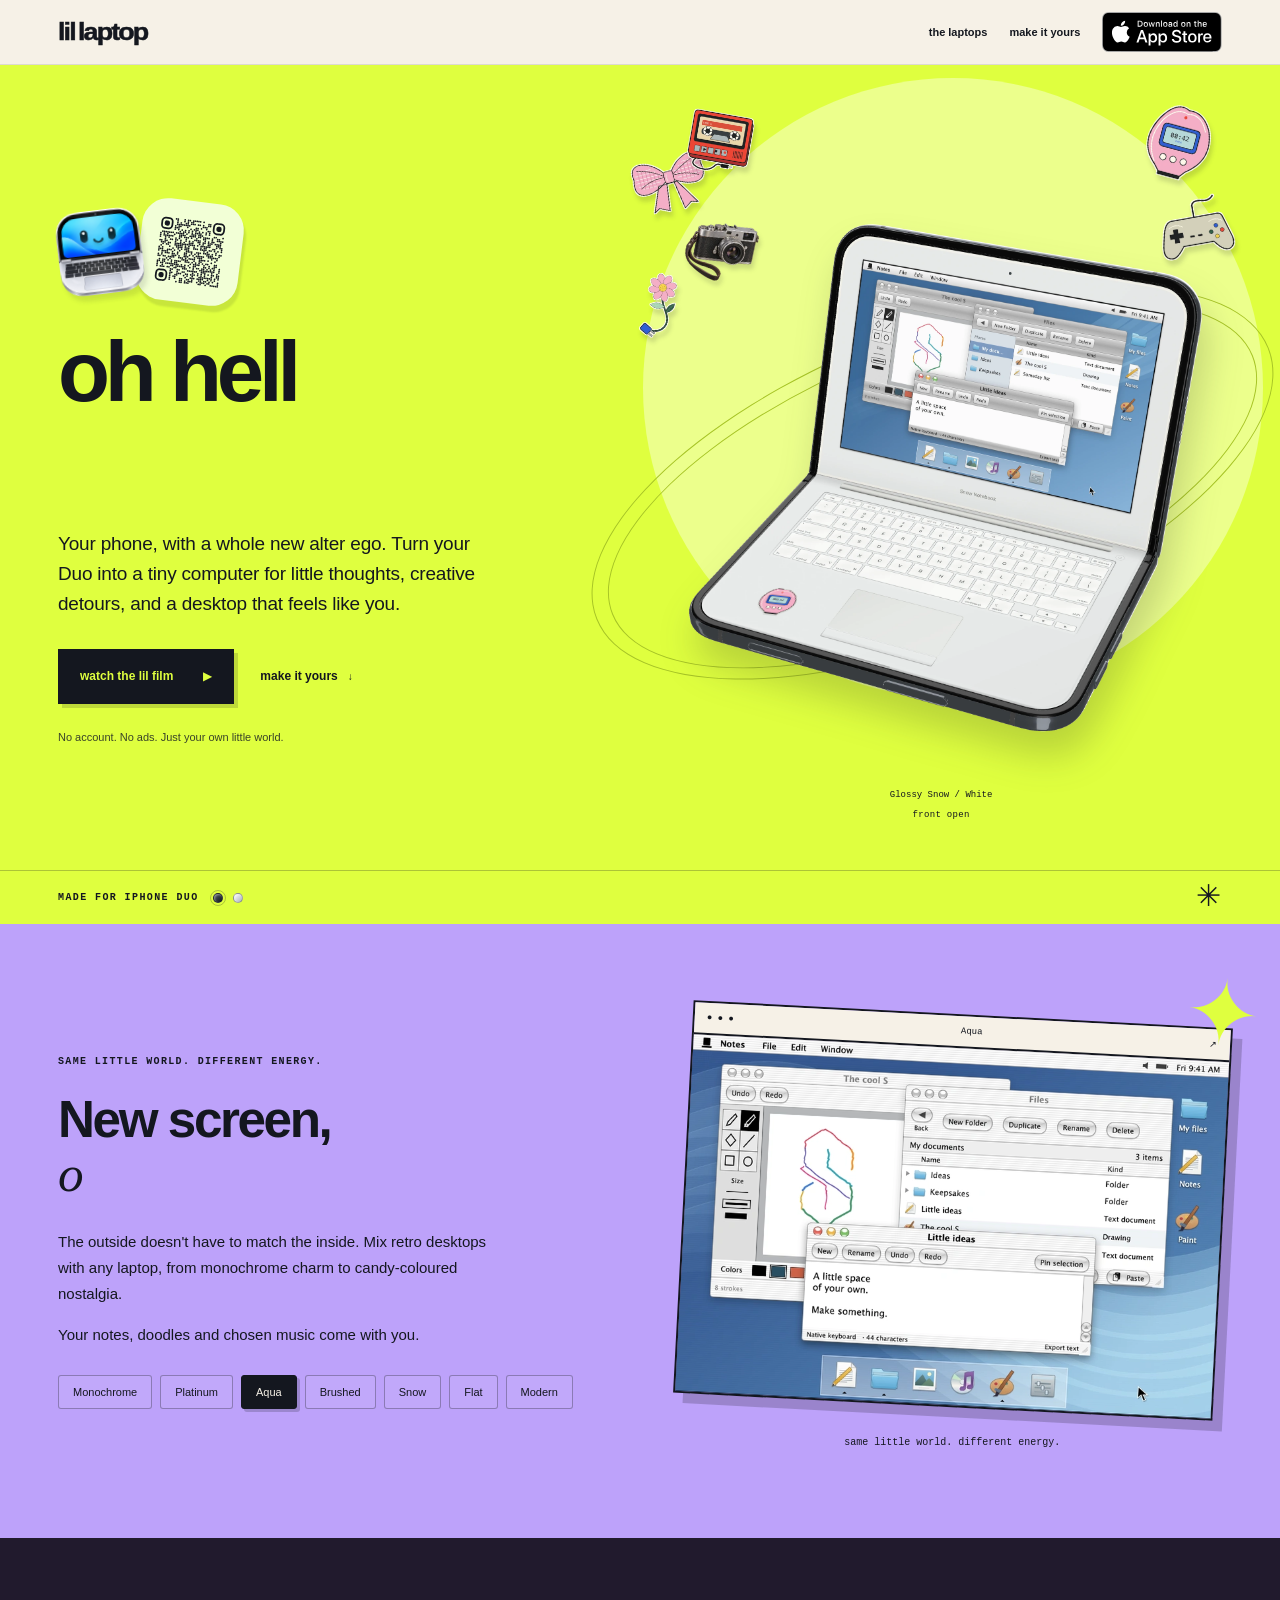
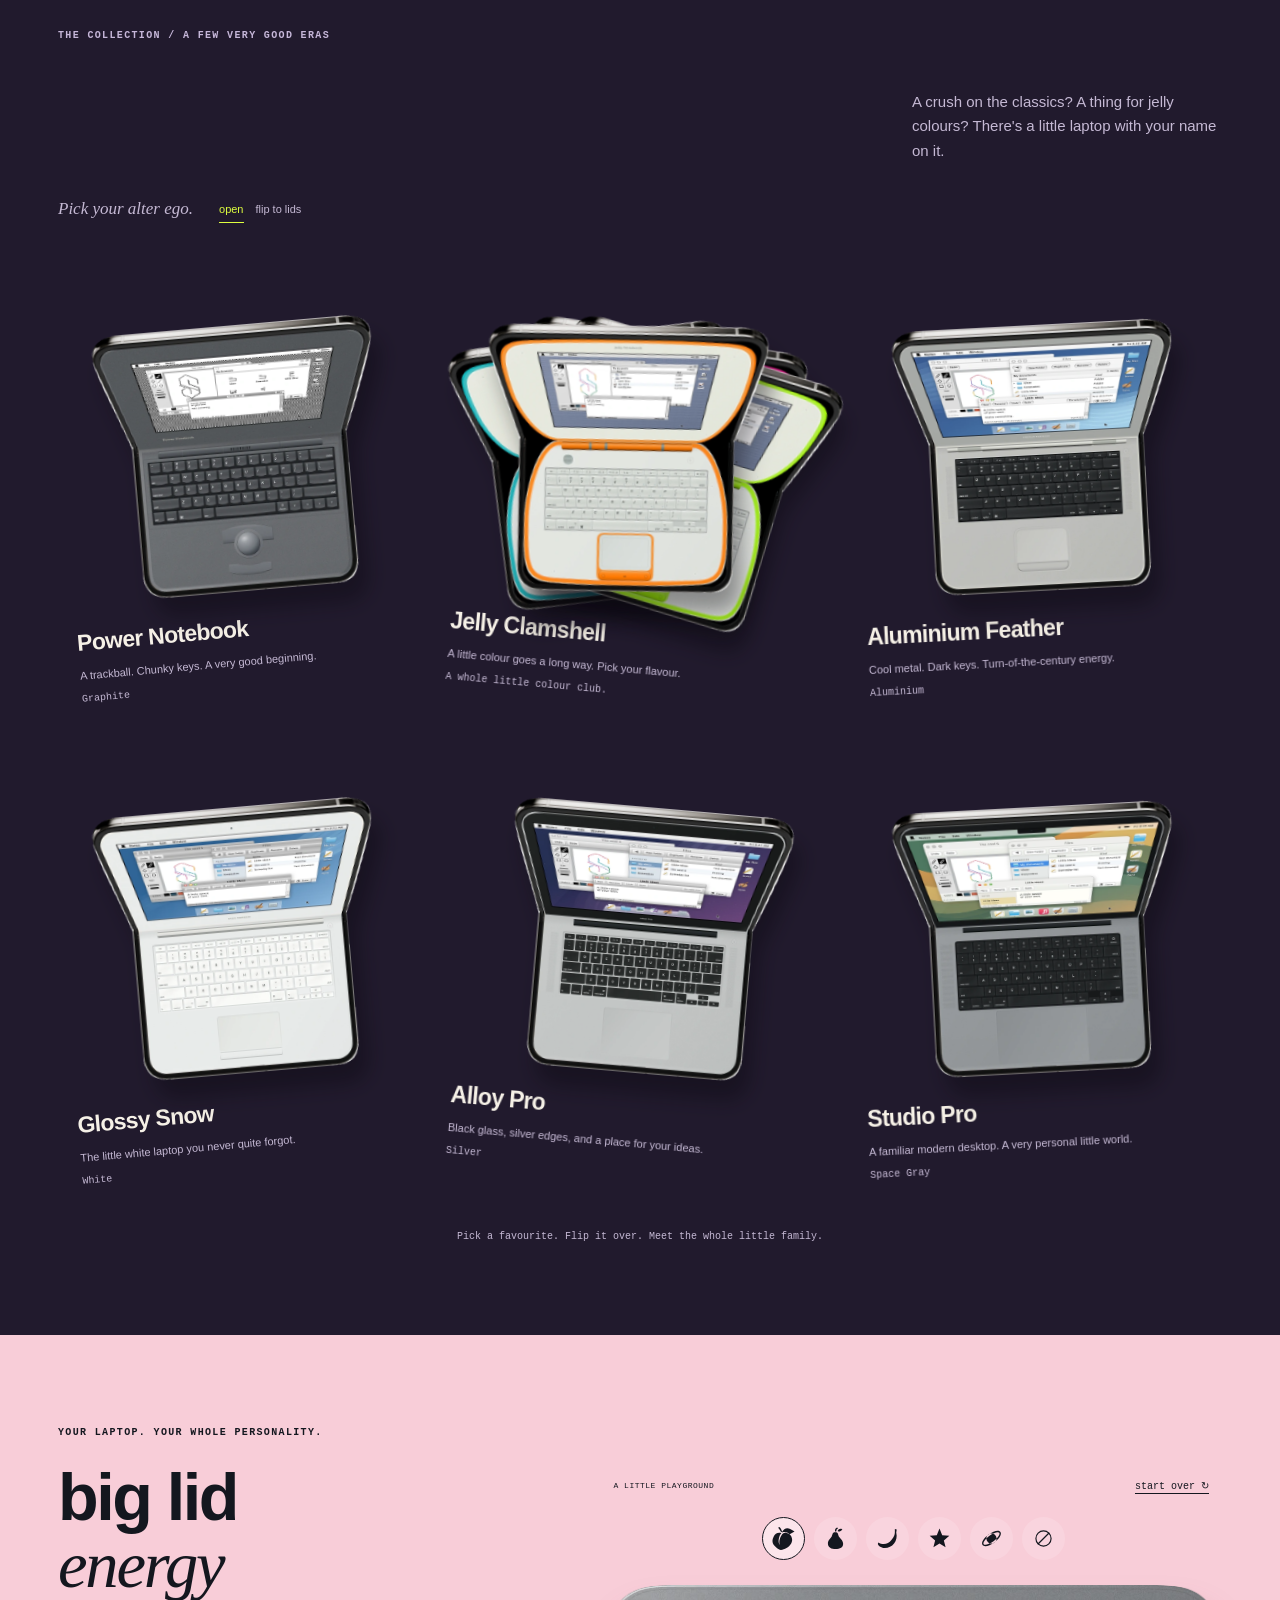
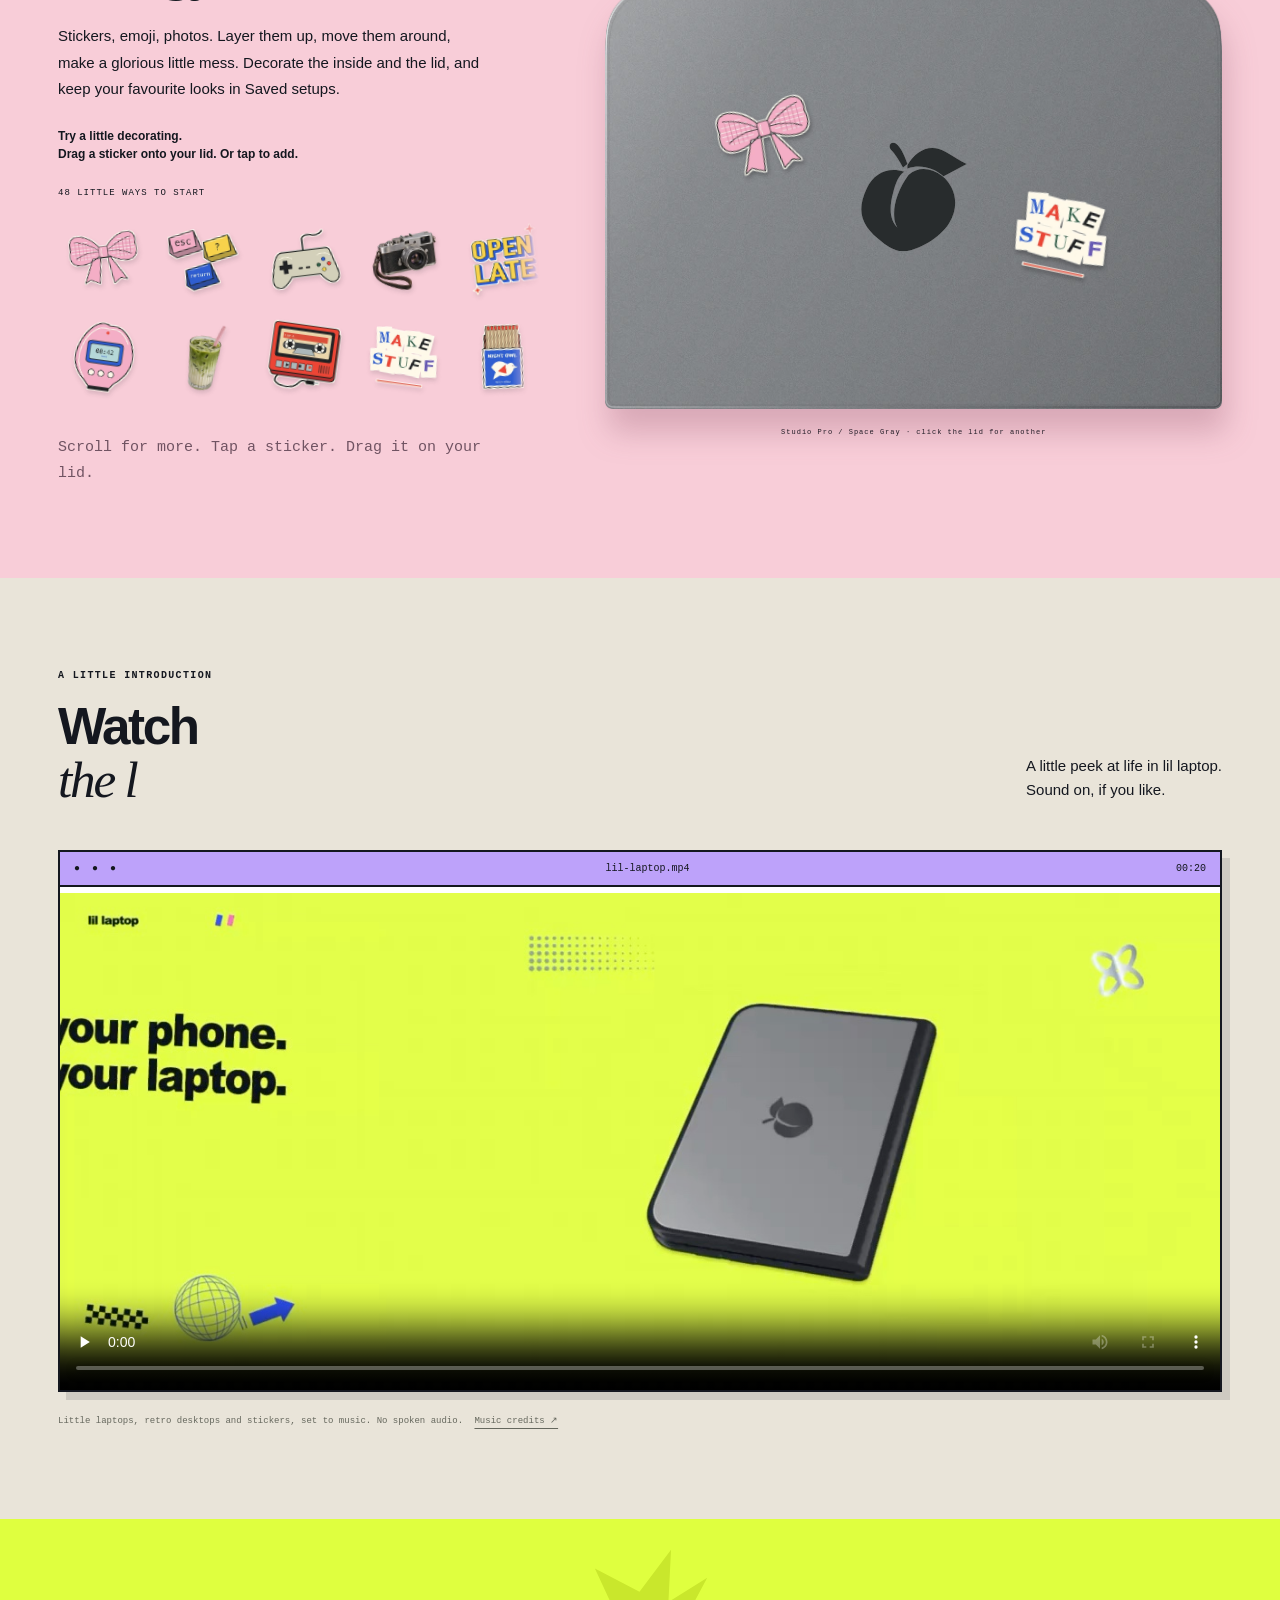
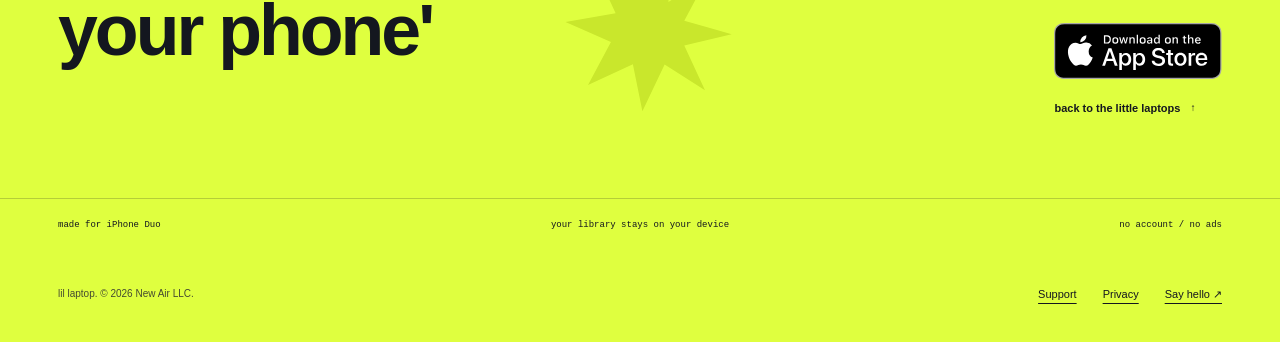
==== commit b4fafc29: "Fade in the compact QR shadow after its return Ease the small QR shadow in over 300ms after the enla" ====
--- a/index.html
+++ b/index.html
@@ -3,7 +3,7 @@
 <meta name="description" content="Turn your iPhone Duo into your own little laptop. Explore the collection, flip over their lids, and make room for notes, doodles, music and a little personality.">
 <meta name="theme-color" content="#dfff3f"><meta http-equiv="Content-Security-Policy" content="default-src 'none'; style-src 'self' 'unsafe-inline'; script-src 'self'; img-src 'self'; media-src 'self'; frame-src https://platform.twitter.com; base-uri 'none'; form-action 'none'">
 <meta property="og:type" content="website"><meta property="og:title" content="lil laptop — old soul. new screen."><meta property="og:description" content="Laptop looks. Your own little world on iPhone Duo."><meta property="og:url" content="https://sentry93.github.io/lil-laptop/"><meta property="og:image" content="https://sentry93.github.io/lil-laptop/social.jpg?v=20261019-three-windows"><meta name="twitter:card" content="summary_large_image">
-<link rel="canonical" href="https://sentry93.github.io/lil-laptop/"><link rel="icon" href="icon-32.png" sizes="32x32"><link rel="apple-touch-icon" href="icon-180.png"><link rel="stylesheet" href="style.css?v=20261019-qr-proportions"><link rel="preload" href="hero-snow-open.webp?v=20261019-three-windows" as="image" fetchpriority="high"><script src="site.js?v=20261019-qr-proportions" defer></script><title>lil laptop — oh hello. again.</title><noscript><style>.hero-art[data-loading=true]{visibility:visible}</style></noscript><link rel="stylesheet" href="video-backup.css?v=20261020-backup"><script src="video-backup-config.js?v=20261020-backup" defer></script><script src="video-backup.js?v=20261020-backup" defer></script></head>
+<link rel="canonical" href="https://sentry93.github.io/lil-laptop/"><link rel="icon" href="icon-32.png" sizes="32x32"><link rel="apple-touch-icon" href="icon-180.png"><link rel="stylesheet" href="style.css?v=20261020-qr-shadow"><link rel="preload" href="hero-snow-open.webp?v=20261019-three-windows" as="image" fetchpriority="high"><script src="site.js?v=20261020-qr-shadow" defer></script><title>lil laptop — oh hello. again.</title><noscript><style>.hero-art[data-loading=true]{visibility:visible}</style></noscript><link rel="stylesheet" href="video-backup.css?v=20261020-backup"><script src="video-backup-config.js?v=20261020-backup" defer></script><script src="video-backup.js?v=20261020-backup" defer></script></head>
 <body><a class="skip" href="#main">Skip to content</a>
 <header class="site-header"><div class="wrap nav-inner"><a class="brand" href="./" aria-label="lil laptop home"><span class="nav-icon" aria-hidden="true"><span class="app-icon-shell"><img src="lil-laptop-app-icon-1024.png" width="28" height="28" alt="" draggable="false"></span></span><span class="wordmark">lil laptop</span></a><nav aria-label="Main"><a href="#collection">the laptops</a><a href="#customize">make it yours</a><div class="nav-download"><a class="app-store-badge" href="https://apps.apple.com/us/app/lil-laptop/id6824160964" aria-label="Download lil laptop on the App Store"><svg aria-hidden="true" focusable="false" xmlns="http://www.w3.org/2000/svg" width="119.66407" height="40" viewBox="0 0 119.66407 40"><g><g><g><path d="M110.13477,0H9.53468c-.3667,0-.729,0-1.09473.002-.30615.002-.60986.00781-.91895.0127A13.21476,13.21476,0,0,0,5.5171.19141a6.66509,6.66509,0,0,0-1.90088.627A6.43779,6.43779,0,0,0,1.99757,1.99707,6.25844,6.25844,0,0,0,.81935,3.61816a6.60119,6.60119,0,0,0-.625,1.90332,12.993,12.993,0,0,0-.1792,2.002C.00587,7.83008.00489,8.1377,0,8.44434V31.5586c.00489.3105.00587.6113.01515.9219a12.99232,12.99232,0,0,0,.1792,2.0019,6.58756,6.58756,0,0,0,.625,1.9043A6.20778,6.20778,0,0,0,1.99757,38.001a6.27445,6.27445,0,0,0,1.61865,1.1787,6.70082,6.70082,0,0,0,1.90088.6308,13.45514,13.45514,0,0,0,2.0039.1768c.30909.0068.6128.0107.91895.0107C8.80567,40,9.168,40,9.53468,40H110.13477c.3594,0,.7246,0,1.084-.002.3047,0,.6172-.0039.9219-.0107a13.279,13.279,0,0,0,2-.1768,6.80432,6.80432,0,0,0,1.9082-.6308,6.27742,6.27742,0,0,0,1.6172-1.1787,6.39482,6.39482,0,0,0,1.1816-1.6143,6.60413,6.60413,0,0,0,.6191-1.9043,13.50643,13.50643,0,0,0,.1856-2.0019c.0039-.3106.0039-.6114.0039-.9219.0078-.3633.0078-.7246.0078-1.0938V9.53613c0-.36621,0-.72949-.0078-1.09179,0-.30664,0-.61426-.0039-.9209a13.5071,13.5071,0,0,0-.1856-2.002,6.6177,6.6177,0,0,0-.6191-1.90332,6.46619,6.46619,0,0,0-2.7988-2.7998,6.76754,6.76754,0,0,0-1.9082-.627,13.04394,13.04394,0,0,0-2-.17676c-.3047-.00488-.6172-.01074-.9219-.01269-.3594-.002-.7246-.002-1.084-.002Z" style="fill: #a6a6a6"/><path d="M8.44483,39.125c-.30468,0-.602-.0039-.90429-.0107a12.68714,12.68714,0,0,1-1.86914-.1631,5.88381,5.88381,0,0,1-1.65674-.5479,5.40573,5.40573,0,0,1-1.397-1.0166,5.32082,5.32082,0,0,1-1.02051-1.3965,5.72186,5.72186,0,0,1-.543-1.6572,12.41351,12.41351,0,0,1-.1665-1.875c-.00634-.2109-.01464-.9131-.01464-.9131V8.44434S.88185,7.75293.8877,7.5498a12.37039,12.37039,0,0,1,.16553-1.87207,5.7555,5.7555,0,0,1,.54346-1.6621A5.37349,5.37349,0,0,1,2.61183,2.61768,5.56543,5.56543,0,0,1,4.01417,1.59521a5.82309,5.82309,0,0,1,1.65332-.54394A12.58589,12.58589,0,0,1,7.543.88721L8.44532.875H111.21387l.9131.0127a12.38493,12.38493,0,0,1,1.8584.16259,5.93833,5.93833,0,0,1,1.6709.54785,5.59374,5.59374,0,0,1,2.415,2.41993,5.76267,5.76267,0,0,1,.5352,1.64892,12.995,12.995,0,0,1,.1738,1.88721c.0029.2832.0029.5874.0029.89014.0079.375.0079.73193.0079,1.09179V30.4648c0,.3633,0,.7178-.0079,1.0752,0,.3252,0,.6231-.0039.9297a12.73126,12.73126,0,0,1-.1709,1.8535,5.739,5.739,0,0,1-.54,1.67,5.48029,5.48029,0,0,1-1.0156,1.3857,5.4129,5.4129,0,0,1-1.3994,1.0225,5.86168,5.86168,0,0,1-1.668.5498,12.54218,12.54218,0,0,1-1.8692.1631c-.2929.0068-.5996.0107-.8974.0107l-1.084.002Z"/></g><g data-name="&lt;Group&gt;"><g data-name="&lt;Group&gt;"><g data-name="&lt;Group&gt;"><path data-name="&lt;Path&gt;" d="M24.76888,20.30068a4.94881,4.94881,0,0,1,2.35656-4.15206,5.06566,5.06566,0,0,0-3.99116-2.15768c-1.67924-.17626-3.30719,1.00483-4.1629,1.00483-.87227,0-2.18977-.98733-3.6085-.95814a5.31529,5.31529,0,0,0-4.47292,2.72787c-1.934,3.34842-.49141,8.26947,1.3612,10.97608.9269,1.32535,2.01018,2.8058,3.42763,2.7533,1.38706-.05753,1.9051-.88448,3.5794-.88448,1.65876,0,2.14479.88448,3.591.8511,1.48838-.02416,2.42613-1.33124,3.32051-2.66914a10.962,10.962,0,0,0,1.51842-3.09251A4.78205,4.78205,0,0,1,24.76888,20.30068Z" style="fill: #fff"/><path data-name="&lt;Path&gt;" d="M22.03725,12.21089a4.87248,4.87248,0,0,0,1.11452-3.49062,4.95746,4.95746,0,0,0-3.20758,1.65961,4.63634,4.63634,0,0,0-1.14371,3.36139A4.09905,4.09905,0,0,0,22.03725,12.21089Z" style="fill: #fff"/></g></g><g><path d="M42.30227,27.13965h-4.7334l-1.13672,3.35645H34.42727l4.4834-12.418h2.083l4.4834,12.418H43.438ZM38.0591,25.59082h3.752l-1.84961-5.44727h-.05176Z" style="fill: #fff"/><path d="M55.15969,25.96973c0,2.81348-1.50586,4.62109-3.77832,4.62109a3.0693,3.0693,0,0,1-2.84863-1.584h-.043v4.48438h-1.8584V21.44238H48.4302v1.50586h.03418a3.21162,3.21162,0,0,1,2.88281-1.60059C53.645,21.34766,55.15969,23.16406,55.15969,25.96973Zm-1.91016,0c0-1.833-.94727-3.03809-2.39258-3.03809-1.41992,0-2.375,1.23047-2.375,3.03809,0,1.82422.95508,3.0459,2.375,3.0459C52.30227,29.01563,53.24953,27.81934,53.24953,25.96973Z" style="fill: #fff"/><path d="M65.12453,25.96973c0,2.81348-1.50586,4.62109-3.77832,4.62109a3.0693,3.0693,0,0,1-2.84863-1.584h-.043v4.48438h-1.8584V21.44238H58.395v1.50586h.03418A3.21162,3.21162,0,0,1,61.312,21.34766C63.60988,21.34766,65.12453,23.16406,65.12453,25.96973Zm-1.91016,0c0-1.833-.94727-3.03809-2.39258-3.03809-1.41992,0-2.375,1.23047-2.375,3.03809,0,1.82422.95508,3.0459,2.375,3.0459C62.26711,29.01563,63.21438,27.81934,63.21438,25.96973Z" style="fill: #fff"/><path d="M71.71047,27.03613c.1377,1.23145,1.334,2.04,2.96875,2.04,1.56641,0,2.69336-.80859,2.69336-1.91895,0-.96387-.67969-1.541-2.28906-1.93652l-1.60937-.3877c-2.28027-.55078-3.33887-1.61719-3.33887-3.34766,0-2.14258,1.86719-3.61426,4.51855-3.61426,2.624,0,4.42285,1.47168,4.4834,3.61426h-1.876c-.1123-1.23926-1.13672-1.9873-2.63379-1.9873s-2.52148.75684-2.52148,1.8584c0,.87793.6543,1.39453,2.25488,1.79l1.36816.33594c2.54785.60254,3.60645,1.626,3.60645,3.44238,0,2.32324-1.85059,3.77832-4.79395,3.77832-2.75391,0-4.61328-1.4209-4.7334-3.667Z" style="fill: #fff"/><path d="M83.34621,19.2998v2.14258h1.72168v1.47168H83.34621v4.99121c0,.77539.34473,1.13672,1.10156,1.13672a5.80752,5.80752,0,0,0,.61133-.043v1.46289a5.10351,5.10351,0,0,1-1.03223.08594c-1.833,0-2.54785-.68848-2.54785-2.44434V22.91406H80.16262V21.44238H81.479V19.2998Z" style="fill: #fff"/><path d="M86.065,25.96973c0-2.84863,1.67773-4.63867,4.29395-4.63867,2.625,0,4.29492,1.79,4.29492,4.63867,0,2.85645-1.66113,4.63867-4.29492,4.63867C87.72609,30.6084,86.065,28.82617,86.065,25.96973Zm6.69531,0c0-1.9541-.89551-3.10742-2.40137-3.10742s-2.40039,1.16211-2.40039,3.10742c0,1.96191.89453,3.10645,2.40039,3.10645S92.76027,27.93164,92.76027,25.96973Z" style="fill: #fff"/><path d="M96.18606,21.44238h1.77246v1.541h.043a2.1594,2.1594,0,0,1,2.17773-1.63574,2.86616,2.86616,0,0,1,.63672.06934v1.73828a2.59794,2.59794,0,0,0-.835-.1123,1.87264,1.87264,0,0,0-1.93652,2.083v5.37012h-1.8584Z" style="fill: #fff"/><path d="M109.3843,27.83691c-.25,1.64355-1.85059,2.77148-3.89844,2.77148-2.63379,0-4.26855-1.76465-4.26855-4.5957,0-2.83984,1.64355-4.68164,4.19043-4.68164,2.50488,0,4.08008,1.7207,4.08008,4.46582v.63672h-6.39453v.1123a2.358,2.358,0,0,0,2.43555,2.56445,2.04834,2.04834,0,0,0,2.09082-1.27344Zm-6.28223-2.70215h4.52637a2.1773,2.1773,0,0,0-2.2207-2.29785A2.292,2.292,0,0,0,103.10207,25.13477Z" style="fill: #fff"/></g></g></g><g data-name="&lt;Group&gt;"><g><path d="M37.82619,8.731a2.63964,2.63964,0,0,1,2.80762,2.96484c0,1.90625-1.03027,3.002-2.80762,3.002H35.67092V8.731Zm-1.22852,5.123h1.125a1.87588,1.87588,0,0,0,1.96777-2.146,1.881,1.881,0,0,0-1.96777-2.13379h-1.125Z" style="fill: #fff"/><path d="M41.68068,12.44434a2.13323,2.13323,0,1,1,4.24707,0,2.13358,2.13358,0,1,1-4.24707,0Zm3.333,0c0-.97607-.43848-1.54687-1.208-1.54687-.77246,0-1.207.5708-1.207,1.54688,0,.98389.43457,1.55029,1.207,1.55029C44.57522,13.99463,45.01369,13.42432,45.01369,12.44434Z" style="fill: #fff"/><path d="M51.57326,14.69775h-.92187l-.93066-3.31641h-.07031l-.92676,3.31641h-.91309l-1.24121-4.50293h.90137l.80664,3.436h.06641l.92578-3.436h.85254l.92578,3.436h.07031l.80273-3.436h.88867Z" style="fill: #fff"/><path d="M53.85354,10.19482H54.709v.71533h.06641a1.348,1.348,0,0,1,1.34375-.80225,1.46456,1.46456,0,0,1,1.55859,1.6748v2.915h-.88867V12.00586c0-.72363-.31445-1.0835-.97168-1.0835a1.03294,1.03294,0,0,0-1.0752,1.14111v2.63428h-.88867Z" style="fill: #fff"/><path d="M59.09377,8.437h.88867v6.26074h-.88867Z" style="fill: #fff"/><path d="M61.21779,12.44434a2.13346,2.13346,0,1,1,4.24756,0,2.1338,2.1338,0,1,1-4.24756,0Zm3.333,0c0-.97607-.43848-1.54687-1.208-1.54687-.77246,0-1.207.5708-1.207,1.54688,0,.98389.43457,1.55029,1.207,1.55029C64.11232,13.99463,64.5508,13.42432,64.5508,12.44434Z" style="fill: #fff"/><path d="M66.4009,13.42432c0-.81055.60352-1.27783,1.6748-1.34424l1.21973-.07031v-.38867c0-.47559-.31445-.74414-.92187-.74414-.49609,0-.83984.18213-.93848.50049h-.86035c.09082-.77344.81836-1.26953,1.83984-1.26953,1.12891,0,1.76563.562,1.76563,1.51318v3.07666h-.85547v-.63281h-.07031a1.515,1.515,0,0,1-1.35254.707A1.36026,1.36026,0,0,1,66.4009,13.42432Zm2.89453-.38477v-.37646l-1.09961.07031c-.62012.0415-.90137.25244-.90137.64941,0,.40527.35156.64111.835.64111A1.0615,1.0615,0,0,0,69.29543,13.03955Z" style="fill: #fff"/><path d="M71.34816,12.44434c0-1.42285.73145-2.32422,1.86914-2.32422a1.484,1.484,0,0,1,1.38086.79h.06641V8.437h.88867v6.26074h-.85156v-.71143h-.07031a1.56284,1.56284,0,0,1-1.41406.78564C72.0718,14.772,71.34816,13.87061,71.34816,12.44434Zm.918,0c0,.95508.4502,1.52979,1.20313,1.52979.749,0,1.21191-.583,1.21191-1.52588,0-.93848-.46777-1.52979-1.21191-1.52979C72.72121,10.91846,72.26613,11.49707,72.26613,12.44434Z" style="fill: #fff"/><path d="M79.23,12.44434a2.13323,2.13323,0,1,1,4.24707,0,2.13358,2.13358,0,1,1-4.24707,0Zm3.333,0c0-.97607-.43848-1.54687-1.208-1.54687-.77246,0-1.207.5708-1.207,1.54688,0,.98389.43457,1.55029,1.207,1.55029C82.12453,13.99463,82.563,13.42432,82.563,12.44434Z" style="fill: #fff"/><path d="M84.66945,10.19482h.85547v.71533h.06641a1.348,1.348,0,0,1,1.34375-.80225,1.46456,1.46456,0,0,1,1.55859,1.6748v2.915H87.605V12.00586c0-.72363-.31445-1.0835-.97168-1.0835a1.03294,1.03294,0,0,0-1.0752,1.14111v2.63428h-.88867Z" style="fill: #fff"/><path d="M93.51516,9.07373v1.1416h.97559v.74854h-.97559V13.2793c0,.47168.19434.67822.63672.67822a2.96657,2.96657,0,0,0,.33887-.02051v.74023a2.9155,2.9155,0,0,1-.4834.04541c-.98828,0-1.38184-.34766-1.38184-1.21582v-2.543h-.71484v-.74854h.71484V9.07373Z" style="fill: #fff"/><path d="M95.70461,8.437h.88086v2.48145h.07031a1.3856,1.3856,0,0,1,1.373-.80664,1.48339,1.48339,0,0,1,1.55078,1.67871v2.90723H98.69v-2.688c0-.71924-.335-1.0835-.96289-1.0835a1.05194,1.05194,0,0,0-1.13379,1.1416v2.62988h-.88867Z" style="fill: #fff"/><path d="M104.76125,13.48193a1.828,1.828,0,0,1-1.95117,1.30273A2.04531,2.04531,0,0,1,100.73,12.46045a2.07685,2.07685,0,0,1,2.07617-2.35254c1.25293,0,2.00879.856,2.00879,2.27V12.688h-3.17969v.0498a1.1902,1.1902,0,0,0,1.19922,1.29,1.07934,1.07934,0,0,0,1.07129-.5459Zm-3.126-1.45117h2.27441a1.08647,1.08647,0,0,0-1.1084-1.1665A1.15162,1.15162,0,0,0,101.63527,12.03076Z" style="fill: #fff"/></g></g></g></svg></a></div></nav></div></header>
 <main id="main">
@@ -48,4 +48,4 @@
 <section class="film-section section-space" id="watch"><div class="wrap"><div class="section-heading reveal"><div><p class="eyebrow">A LITTLE INTRODUCTION</p><h2>Watch<br><em>the lil film</em></h2></div><p>A little peek at life in lil laptop.<br>Sound on, if you like.</p></div><div class="video-frame reveal" id="trailer-frame" data-video-provider="self"><div class="film-bar"><span>● ● ●</span><span data-video-filename>lil-laptop.mp4</span><span data-video-duration>00:20</span></div><video controls playsinline preload="none" poster="trailer-poster.jpg" width="1280" height="548" aria-label="lil laptop trailer" aria-describedby="film-description"><source src="lil-laptop-trailer.mp4" type="video/mp4"><p><a href="lil-laptop-trailer.mp4">Watch the trailer</a>.</p></video></div><p class="film-caption" id="film-description">Little laptops, retro desktops and stickers, set to music. No spoken audio. <a href="video-credits.txt">Music credits ↗</a> <a id="x-video-backup-link" hidden target="_blank" rel="noopener noreferrer">Watch on X ↗</a></p><template id="x-video-backup-template"><div class="x-video-backup"><iframe title="lil laptop video on X" allow="autoplay; fullscreen; picture-in-picture" allowfullscreen></iframe></div></template></div></section>
 <section class="closer"><div class="wrap closer-inner"><div class="closer-star" aria-hidden="true"><svg viewBox="0 0 100 100" aria-hidden="true"><path d="M50 2 57 32 75 12 69 40 98 40 73 54 92 76 65 68 60 98 47 73 25 92 31 64 2 60 29 47 10 25 39 31Z" fill="currentColor"/></svg></div><div class="closer-copy"><h2>your phone's<br><em>alter ego.</em></h2></div><div class="closer-download"><div class="app-store-cta"><a class="app-store-badge" href="https://apps.apple.com/us/app/lil-laptop/id6824160964" aria-label="Download lil laptop on the App Store"><svg aria-hidden="true" focusable="false" xmlns="http://www.w3.org/2000/svg" width="119.66407" height="40" viewBox="0 0 119.66407 40"><g><g><g><path d="M110.13477,0H9.53468c-.3667,0-.729,0-1.09473.002-.30615.002-.60986.00781-.91895.0127A13.21476,13.21476,0,0,0,5.5171.19141a6.66509,6.66509,0,0,0-1.90088.627A6.43779,6.43779,0,0,0,1.99757,1.99707,6.25844,6.25844,0,0,0,.81935,3.61816a6.60119,6.60119,0,0,0-.625,1.90332,12.993,12.993,0,0,0-.1792,2.002C.00587,7.83008.00489,8.1377,0,8.44434V31.5586c.00489.3105.00587.6113.01515.9219a12.99232,12.99232,0,0,0,.1792,2.0019,6.58756,6.58756,0,0,0,.625,1.9043A6.20778,6.20778,0,0,0,1.99757,38.001a6.27445,6.27445,0,0,0,1.61865,1.1787,6.70082,6.70082,0,0,0,1.90088.6308,13.45514,13.45514,0,0,0,2.0039.1768c.30909.0068.6128.0107.91895.0107C8.80567,40,9.168,40,9.53468,40H110.13477c.3594,0,.7246,0,1.084-.002.3047,0,.6172-.0039.9219-.0107a13.279,13.279,0,0,0,2-.1768,6.80432,6.80432,0,0,0,1.9082-.6308,6.27742,6.27742,0,0,0,1.6172-1.1787,6.39482,6.39482,0,0,0,1.1816-1.6143,6.60413,6.60413,0,0,0,.6191-1.9043,13.50643,13.50643,0,0,0,.1856-2.0019c.0039-.3106.0039-.6114.0039-.9219.0078-.3633.0078-.7246.0078-1.0938V9.53613c0-.36621,0-.72949-.0078-1.09179,0-.30664,0-.61426-.0039-.9209a13.5071,13.5071,0,0,0-.1856-2.002,6.6177,6.6177,0,0,0-.6191-1.90332,6.46619,6.46619,0,0,0-2.7988-2.7998,6.76754,6.76754,0,0,0-1.9082-.627,13.04394,13.04394,0,0,0-2-.17676c-.3047-.00488-.6172-.01074-.9219-.01269-.3594-.002-.7246-.002-1.084-.002Z" style="fill: #a6a6a6"/><path d="M8.44483,39.125c-.30468,0-.602-.0039-.90429-.0107a12.68714,12.68714,0,0,1-1.86914-.1631,5.88381,5.88381,0,0,1-1.65674-.5479,5.40573,5.40573,0,0,1-1.397-1.0166,5.32082,5.32082,0,0,1-1.02051-1.3965,5.72186,5.72186,0,0,1-.543-1.6572,12.41351,12.41351,0,0,1-.1665-1.875c-.00634-.2109-.01464-.9131-.01464-.9131V8.44434S.88185,7.75293.8877,7.5498a12.37039,12.37039,0,0,1,.16553-1.87207,5.7555,5.7555,0,0,1,.54346-1.6621A5.37349,5.37349,0,0,1,2.61183,2.61768,5.56543,5.56543,0,0,1,4.01417,1.59521a5.82309,5.82309,0,0,1,1.65332-.54394A12.58589,12.58589,0,0,1,7.543.88721L8.44532.875H111.21387l.9131.0127a12.38493,12.38493,0,0,1,1.8584.16259,5.93833,5.93833,0,0,1,1.6709.54785,5.59374,5.59374,0,0,1,2.415,2.41993,5.76267,5.76267,0,0,1,.5352,1.64892,12.995,12.995,0,0,1,.1738,1.88721c.0029.2832.0029.5874.0029.89014.0079.375.0079.73193.0079,1.09179V30.4648c0,.3633,0,.7178-.0079,1.0752,0,.3252,0,.6231-.0039.9297a12.73126,12.73126,0,0,1-.1709,1.8535,5.739,5.739,0,0,1-.54,1.67,5.48029,5.48029,0,0,1-1.0156,1.3857,5.4129,5.4129,0,0,1-1.3994,1.0225,5.86168,5.86168,0,0,1-1.668.5498,12.54218,12.54218,0,0,1-1.8692.1631c-.2929.0068-.5996.0107-.8974.0107l-1.084.002Z"/></g><g data-name="&lt;Group&gt;"><g data-name="&lt;Group&gt;"><g data-name="&lt;Group&gt;"><path data-name="&lt;Path&gt;" d="M24.76888,20.30068a4.94881,4.94881,0,0,1,2.35656-4.15206,5.06566,5.06566,0,0,0-3.99116-2.15768c-1.67924-.17626-3.30719,1.00483-4.1629,1.00483-.87227,0-2.18977-.98733-3.6085-.95814a5.31529,5.31529,0,0,0-4.47292,2.72787c-1.934,3.34842-.49141,8.26947,1.3612,10.97608.9269,1.32535,2.01018,2.8058,3.42763,2.7533,1.38706-.05753,1.9051-.88448,3.5794-.88448,1.65876,0,2.14479.88448,3.591.8511,1.48838-.02416,2.42613-1.33124,3.32051-2.66914a10.962,10.962,0,0,0,1.51842-3.09251A4.78205,4.78205,0,0,1,24.76888,20.30068Z" style="fill: #fff"/><path data-name="&lt;Path&gt;" d="M22.03725,12.21089a4.87248,4.87248,0,0,0,1.11452-3.49062,4.95746,4.95746,0,0,0-3.20758,1.65961,4.63634,4.63634,0,0,0-1.14371,3.36139A4.09905,4.09905,0,0,0,22.03725,12.21089Z" style="fill: #fff"/></g></g><g><path d="M42.30227,27.13965h-4.7334l-1.13672,3.35645H34.42727l4.4834-12.418h2.083l4.4834,12.418H43.438ZM38.0591,25.59082h3.752l-1.84961-5.44727h-.05176Z" style="fill: #fff"/><path d="M55.15969,25.96973c0,2.81348-1.50586,4.62109-3.77832,4.62109a3.0693,3.0693,0,0,1-2.84863-1.584h-.043v4.48438h-1.8584V21.44238H48.4302v1.50586h.03418a3.21162,3.21162,0,0,1,2.88281-1.60059C53.645,21.34766,55.15969,23.16406,55.15969,25.96973Zm-1.91016,0c0-1.833-.94727-3.03809-2.39258-3.03809-1.41992,0-2.375,1.23047-2.375,3.03809,0,1.82422.95508,3.0459,2.375,3.0459C52.30227,29.01563,53.24953,27.81934,53.24953,25.96973Z" style="fill: #fff"/><path d="M65.12453,25.96973c0,2.81348-1.50586,4.62109-3.77832,4.62109a3.0693,3.0693,0,0,1-2.84863-1.584h-.043v4.48438h-1.8584V21.44238H58.395v1.50586h.03418A3.21162,3.21162,0,0,1,61.312,21.34766C63.60988,21.34766,65.12453,23.16406,65.12453,25.96973Zm-1.91016,0c0-1.833-.94727-3.03809-2.39258-3.03809-1.41992,0-2.375,1.23047-2.375,3.03809,0,1.82422.95508,3.0459,2.375,3.0459C62.26711,29.01563,63.21438,27.81934,63.21438,25.96973Z" style="fill: #fff"/><path d="M71.71047,27.03613c.1377,1.23145,1.334,2.04,2.96875,2.04,1.56641,0,2.69336-.80859,2.69336-1.91895,0-.96387-.67969-1.541-2.28906-1.93652l-1.60937-.3877c-2.28027-.55078-3.33887-1.61719-3.33887-3.34766,0-2.14258,1.86719-3.61426,4.51855-3.61426,2.624,0,4.42285,1.47168,4.4834,3.61426h-1.876c-.1123-1.23926-1.13672-1.9873-2.63379-1.9873s-2.52148.75684-2.52148,1.8584c0,.87793.6543,1.39453,2.25488,1.79l1.36816.33594c2.54785.60254,3.60645,1.626,3.60645,3.44238,0,2.32324-1.85059,3.77832-4.79395,3.77832-2.75391,0-4.61328-1.4209-4.7334-3.667Z" style="fill: #fff"/><path d="M83.34621,19.2998v2.14258h1.72168v1.47168H83.34621v4.99121c0,.77539.34473,1.13672,1.10156,1.13672a5.80752,5.80752,0,0,0,.61133-.043v1.46289a5.10351,5.10351,0,0,1-1.03223.08594c-1.833,0-2.54785-.68848-2.54785-2.44434V22.91406H80.16262V21.44238H81.479V19.2998Z" style="fill: #fff"/><path d="M86.065,25.96973c0-2.84863,1.67773-4.63867,4.29395-4.63867,2.625,0,4.29492,1.79,4.29492,4.63867,0,2.85645-1.66113,4.63867-4.29492,4.63867C87.72609,30.6084,86.065,28.82617,86.065,25.96973Zm6.69531,0c0-1.9541-.89551-3.10742-2.40137-3.10742s-2.40039,1.16211-2.40039,3.10742c0,1.96191.89453,3.10645,2.40039,3.10645S92.76027,27.93164,92.76027,25.96973Z" style="fill: #fff"/><path d="M96.18606,21.44238h1.77246v1.541h.043a2.1594,2.1594,0,0,1,2.17773-1.63574,2.86616,2.86616,0,0,1,.63672.06934v1.73828a2.59794,2.59794,0,0,0-.835-.1123,1.87264,1.87264,0,0,0-1.93652,2.083v5.37012h-1.8584Z" style="fill: #fff"/><path d="M109.3843,27.83691c-.25,1.64355-1.85059,2.77148-3.89844,2.77148-2.63379,0-4.26855-1.76465-4.26855-4.5957,0-2.83984,1.64355-4.68164,4.19043-4.68164,2.50488,0,4.08008,1.7207,4.08008,4.46582v.63672h-6.39453v.1123a2.358,2.358,0,0,0,2.43555,2.56445,2.04834,2.04834,0,0,0,2.09082-1.27344Zm-6.28223-2.70215h4.52637a2.1773,2.1773,0,0,0-2.2207-2.29785A2.292,2.292,0,0,0,103.10207,25.13477Z" style="fill: #fff"/></g></g></g><g data-name="&lt;Group&gt;"><g><path d="M37.82619,8.731a2.63964,2.63964,0,0,1,2.80762,2.96484c0,1.90625-1.03027,3.002-2.80762,3.002H35.67092V8.731Zm-1.22852,5.123h1.125a1.87588,1.87588,0,0,0,1.96777-2.146,1.881,1.881,0,0,0-1.96777-2.13379h-1.125Z" style="fill: #fff"/><path d="M41.68068,12.44434a2.13323,2.13323,0,1,1,4.24707,0,2.13358,2.13358,0,1,1-4.24707,0Zm3.333,0c0-.97607-.43848-1.54687-1.208-1.54687-.77246,0-1.207.5708-1.207,1.54688,0,.98389.43457,1.55029,1.207,1.55029C44.57522,13.99463,45.01369,13.42432,45.01369,12.44434Z" style="fill: #fff"/><path d="M51.57326,14.69775h-.92187l-.93066-3.31641h-.07031l-.92676,3.31641h-.91309l-1.24121-4.50293h.90137l.80664,3.436h.06641l.92578-3.436h.85254l.92578,3.436h.07031l.80273-3.436h.88867Z" style="fill: #fff"/><path d="M53.85354,10.19482H54.709v.71533h.06641a1.348,1.348,0,0,1,1.34375-.80225,1.46456,1.46456,0,0,1,1.55859,1.6748v2.915h-.88867V12.00586c0-.72363-.31445-1.0835-.97168-1.0835a1.03294,1.03294,0,0,0-1.0752,1.14111v2.63428h-.88867Z" style="fill: #fff"/><path d="M59.09377,8.437h.88867v6.26074h-.88867Z" style="fill: #fff"/><path d="M61.21779,12.44434a2.13346,2.13346,0,1,1,4.24756,0,2.1338,2.1338,0,1,1-4.24756,0Zm3.333,0c0-.97607-.43848-1.54687-1.208-1.54687-.77246,0-1.207.5708-1.207,1.54688,0,.98389.43457,1.55029,1.207,1.55029C64.11232,13.99463,64.5508,13.42432,64.5508,12.44434Z" style="fill: #fff"/><path d="M66.4009,13.42432c0-.81055.60352-1.27783,1.6748-1.34424l1.21973-.07031v-.38867c0-.47559-.31445-.74414-.92187-.74414-.49609,0-.83984.18213-.93848.50049h-.86035c.09082-.77344.81836-1.26953,1.83984-1.26953,1.12891,0,1.76563.562,1.76563,1.51318v3.07666h-.85547v-.63281h-.07031a1.515,1.515,0,0,1-1.35254.707A1.36026,1.36026,0,0,1,66.4009,13.42432Zm2.89453-.38477v-.37646l-1.09961.07031c-.62012.0415-.90137.25244-.90137.64941,0,.40527.35156.64111.835.64111A1.0615,1.0615,0,0,0,69.29543,13.03955Z" style="fill: #fff"/><path d="M71.34816,12.44434c0-1.42285.73145-2.32422,1.86914-2.32422a1.484,1.484,0,0,1,1.38086.79h.06641V8.437h.88867v6.26074h-.85156v-.71143h-.07031a1.56284,1.56284,0,0,1-1.41406.78564C72.0718,14.772,71.34816,13.87061,71.34816,12.44434Zm.918,0c0,.95508.4502,1.52979,1.20313,1.52979.749,0,1.21191-.583,1.21191-1.52588,0-.93848-.46777-1.52979-1.21191-1.52979C72.72121,10.91846,72.26613,11.49707,72.26613,12.44434Z" style="fill: #fff"/><path d="M79.23,12.44434a2.13323,2.13323,0,1,1,4.24707,0,2.13358,2.13358,0,1,1-4.24707,0Zm3.333,0c0-.97607-.43848-1.54687-1.208-1.54687-.77246,0-1.207.5708-1.207,1.54688,0,.98389.43457,1.55029,1.207,1.55029C82.12453,13.99463,82.563,13.42432,82.563,12.44434Z" style="fill: #fff"/><path d="M84.66945,10.19482h.85547v.71533h.06641a1.348,1.348,0,0,1,1.34375-.80225,1.46456,1.46456,0,0,1,1.55859,1.6748v2.915H87.605V12.00586c0-.72363-.31445-1.0835-.97168-1.0835a1.03294,1.03294,0,0,0-1.0752,1.14111v2.63428h-.88867Z" style="fill: #fff"/><path d="M93.51516,9.07373v1.1416h.97559v.74854h-.97559V13.2793c0,.47168.19434.67822.63672.67822a2.96657,2.96657,0,0,0,.33887-.02051v.74023a2.9155,2.9155,0,0,1-.4834.04541c-.98828,0-1.38184-.34766-1.38184-1.21582v-2.543h-.71484v-.74854h.71484V9.07373Z" style="fill: #fff"/><path d="M95.70461,8.437h.88086v2.48145h.07031a1.3856,1.3856,0,0,1,1.373-.80664,1.48339,1.48339,0,0,1,1.55078,1.67871v2.90723H98.69v-2.688c0-.71924-.335-1.0835-.96289-1.0835a1.05194,1.05194,0,0,0-1.13379,1.1416v2.62988h-.88867Z" style="fill: #fff"/><path d="M104.76125,13.48193a1.828,1.828,0,0,1-1.95117,1.30273A2.04531,2.04531,0,0,1,100.73,12.46045a2.07685,2.07685,0,0,1,2.07617-2.35254c1.25293,0,2.00879.856,2.00879,2.27V12.688h-3.17969v.0498a1.1902,1.1902,0,0,0,1.19922,1.29,1.07934,1.07934,0,0,0,1.07129-.5459Zm-3.126-1.45117h2.27441a1.08647,1.08647,0,0,0-1.1084-1.1665A1.15162,1.15162,0,0,0,101.63527,12.03076Z" style="fill: #fff"/></g></g></g></svg></a></div><a class="text-link" href="#collection">back to the little laptops <span aria-hidden="true">↑</span></a></div></div><div class="wrap privacy-strip"><span>made for iPhone Duo</span><span>your library stays on your device</span><span>no account / no ads</span></div></section>
 </main><footer class="site-footer"><div class="wrap footer"><div class="footer-credit"><p><a href="./">lil laptop</a>. © 2026 New Air LLC.</p></div><nav aria-label="More information"><a href="support.html">Support</a><a href="privacy.html">Privacy</a><a href="https://github.com/sentry93/lil-laptop-support/issues">Say hello ↗</a></nav></div></footer>
-<dialog id="qr-dialog" class="qr-dialog" aria-label="Get lil laptop on the App Store"><div class="qr-modal-layout"><div class="qr-modal-badge-slot"></div><div class="qr-modal-code-slot"><div class="qr-modal-icon-slot"></div></div></div></dialog><script src="qr-modal.js?v=20261019-qr-proportions" defer></script></body></html>
+<dialog id="qr-dialog" class="qr-dialog" aria-label="Get lil laptop on the App Store"><div class="qr-modal-layout"><div class="qr-modal-badge-slot"></div><div class="qr-modal-code-slot"><div class="qr-modal-icon-slot"></div></div></div></dialog><script src="qr-modal.js?v=20261020-qr-shadow" defer></script></body></html>
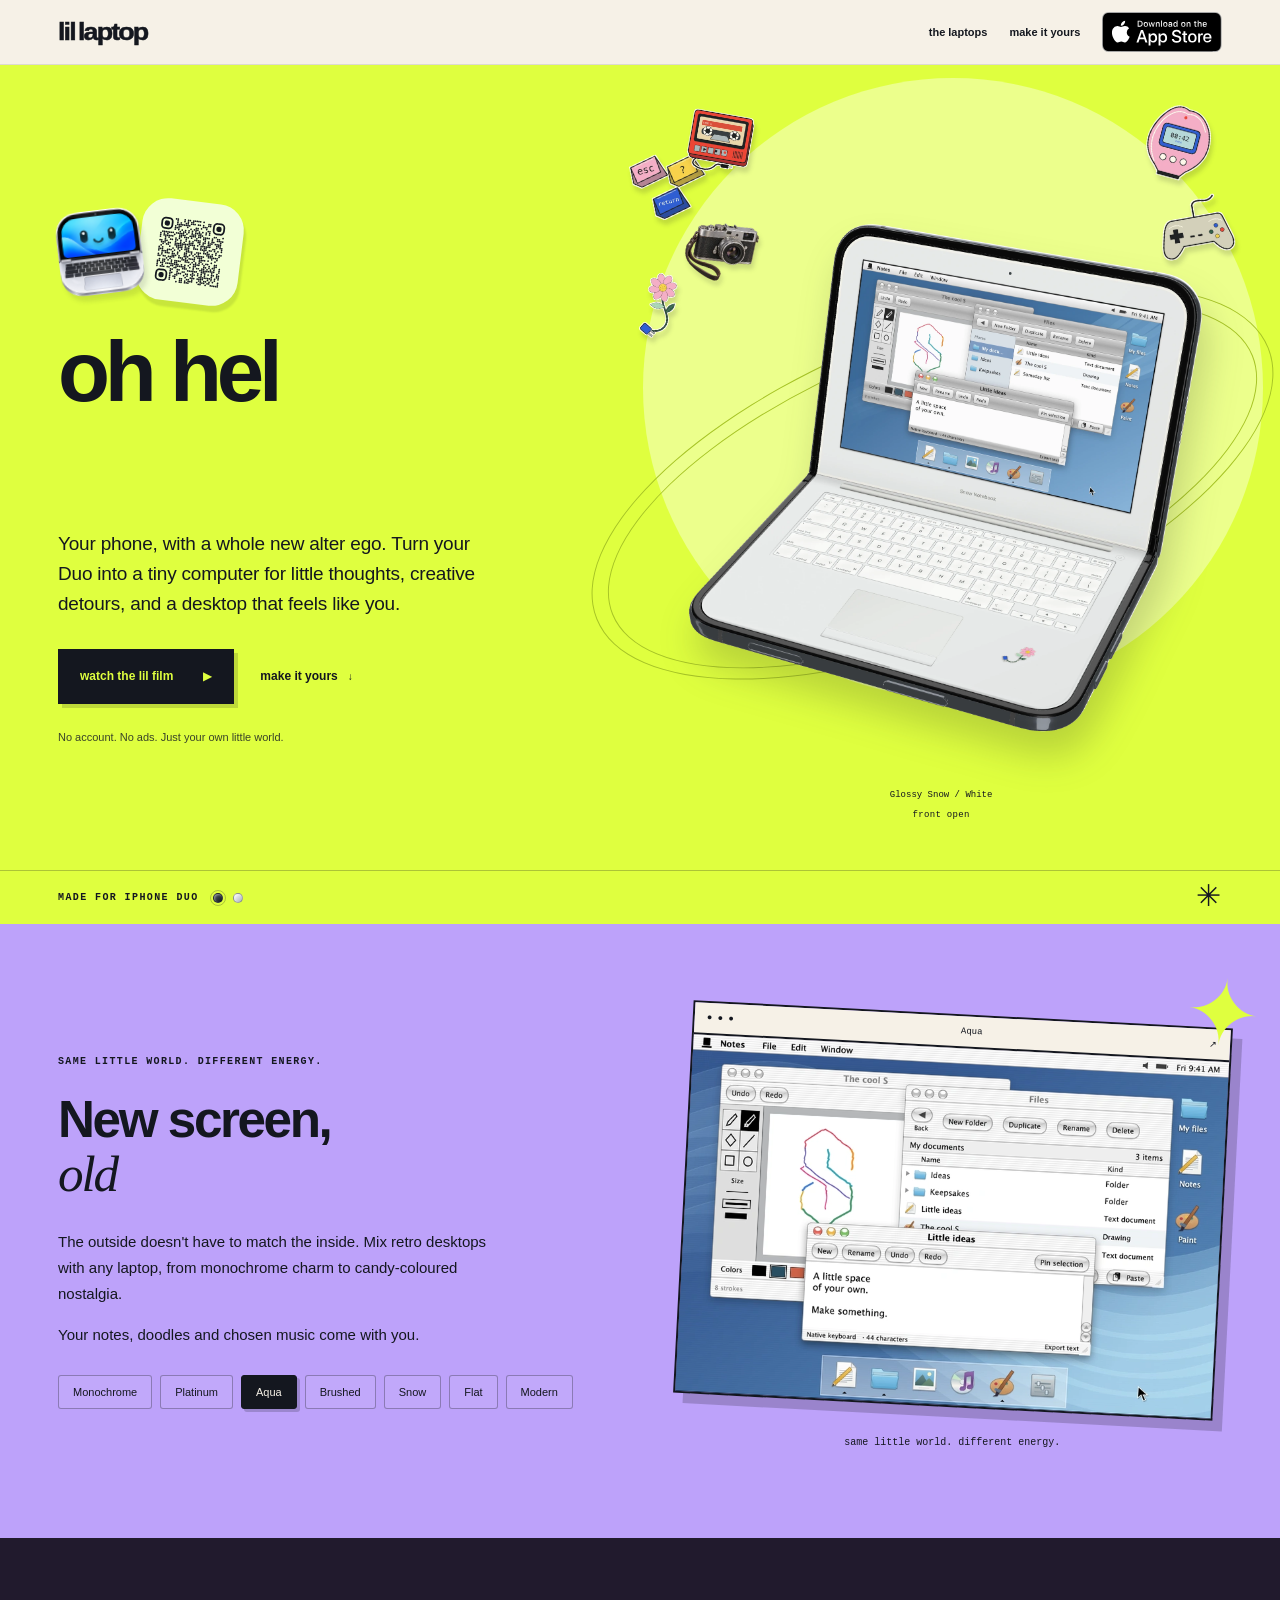
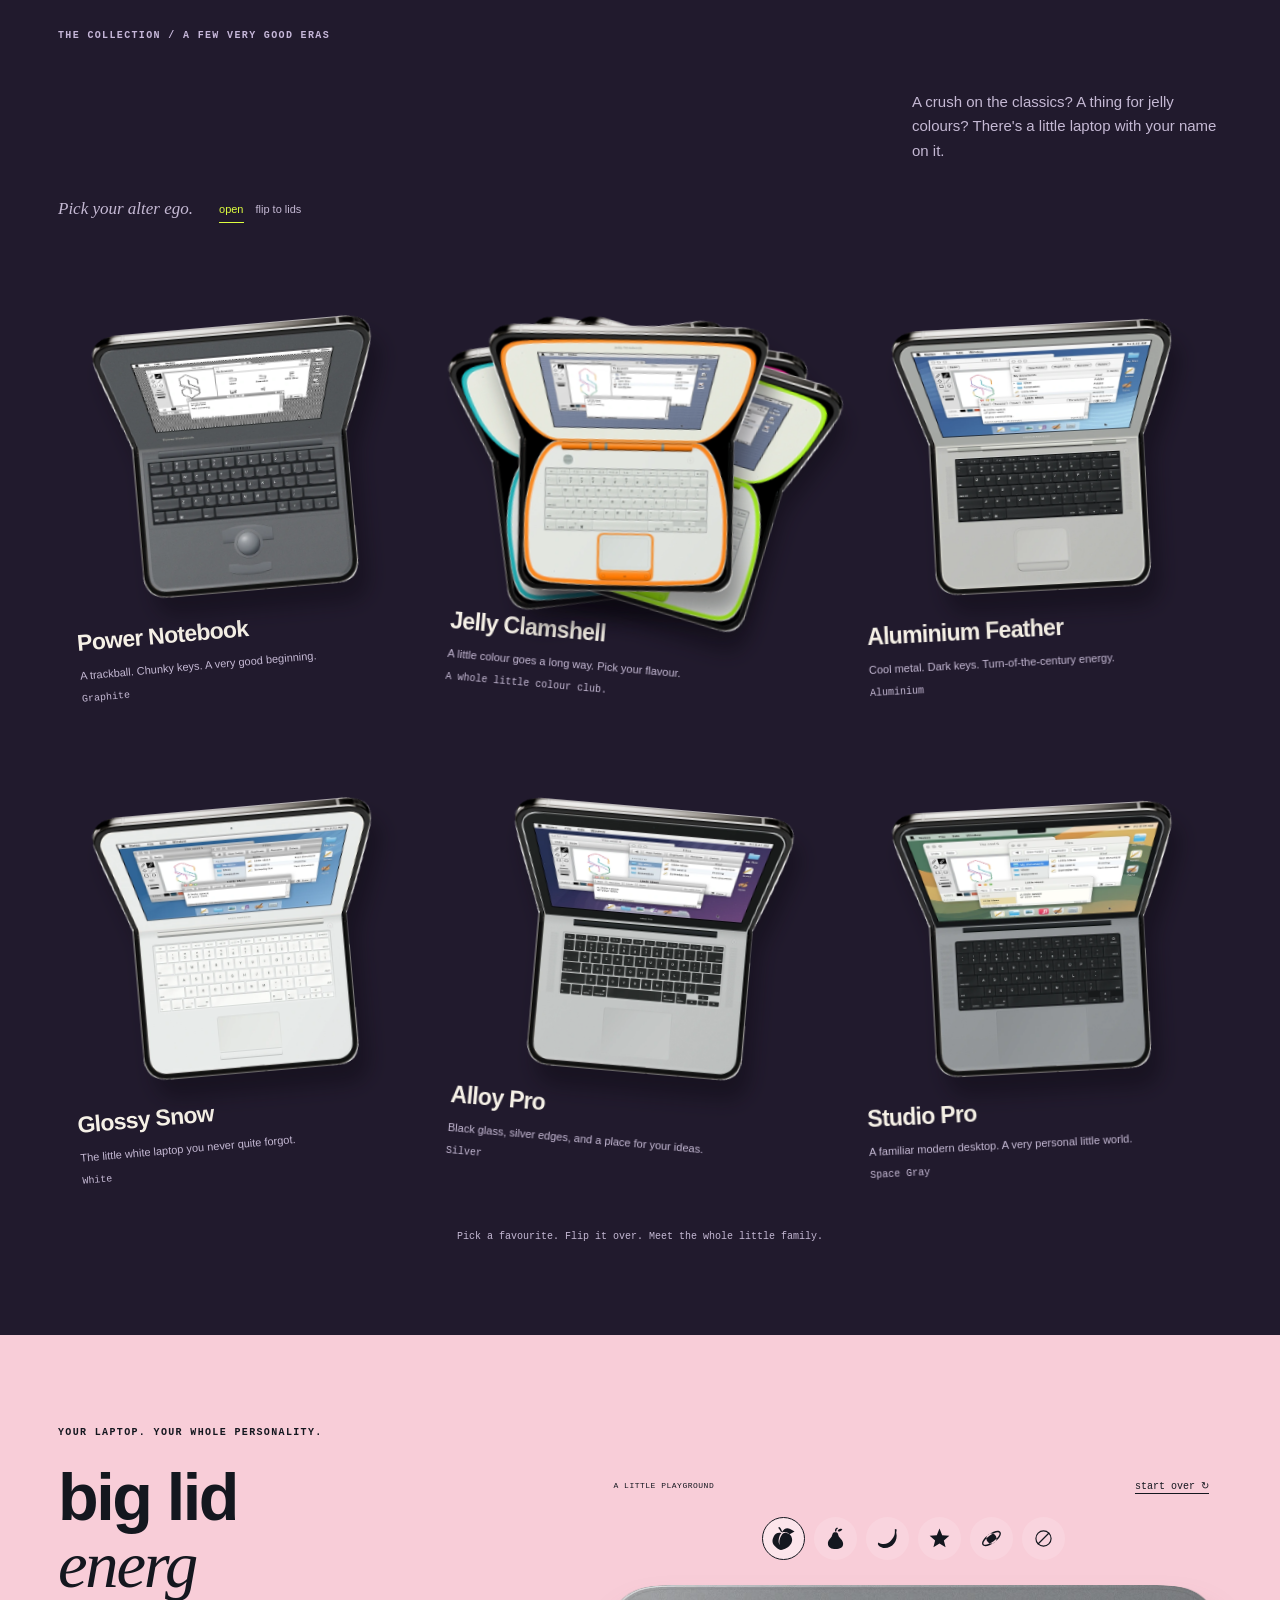
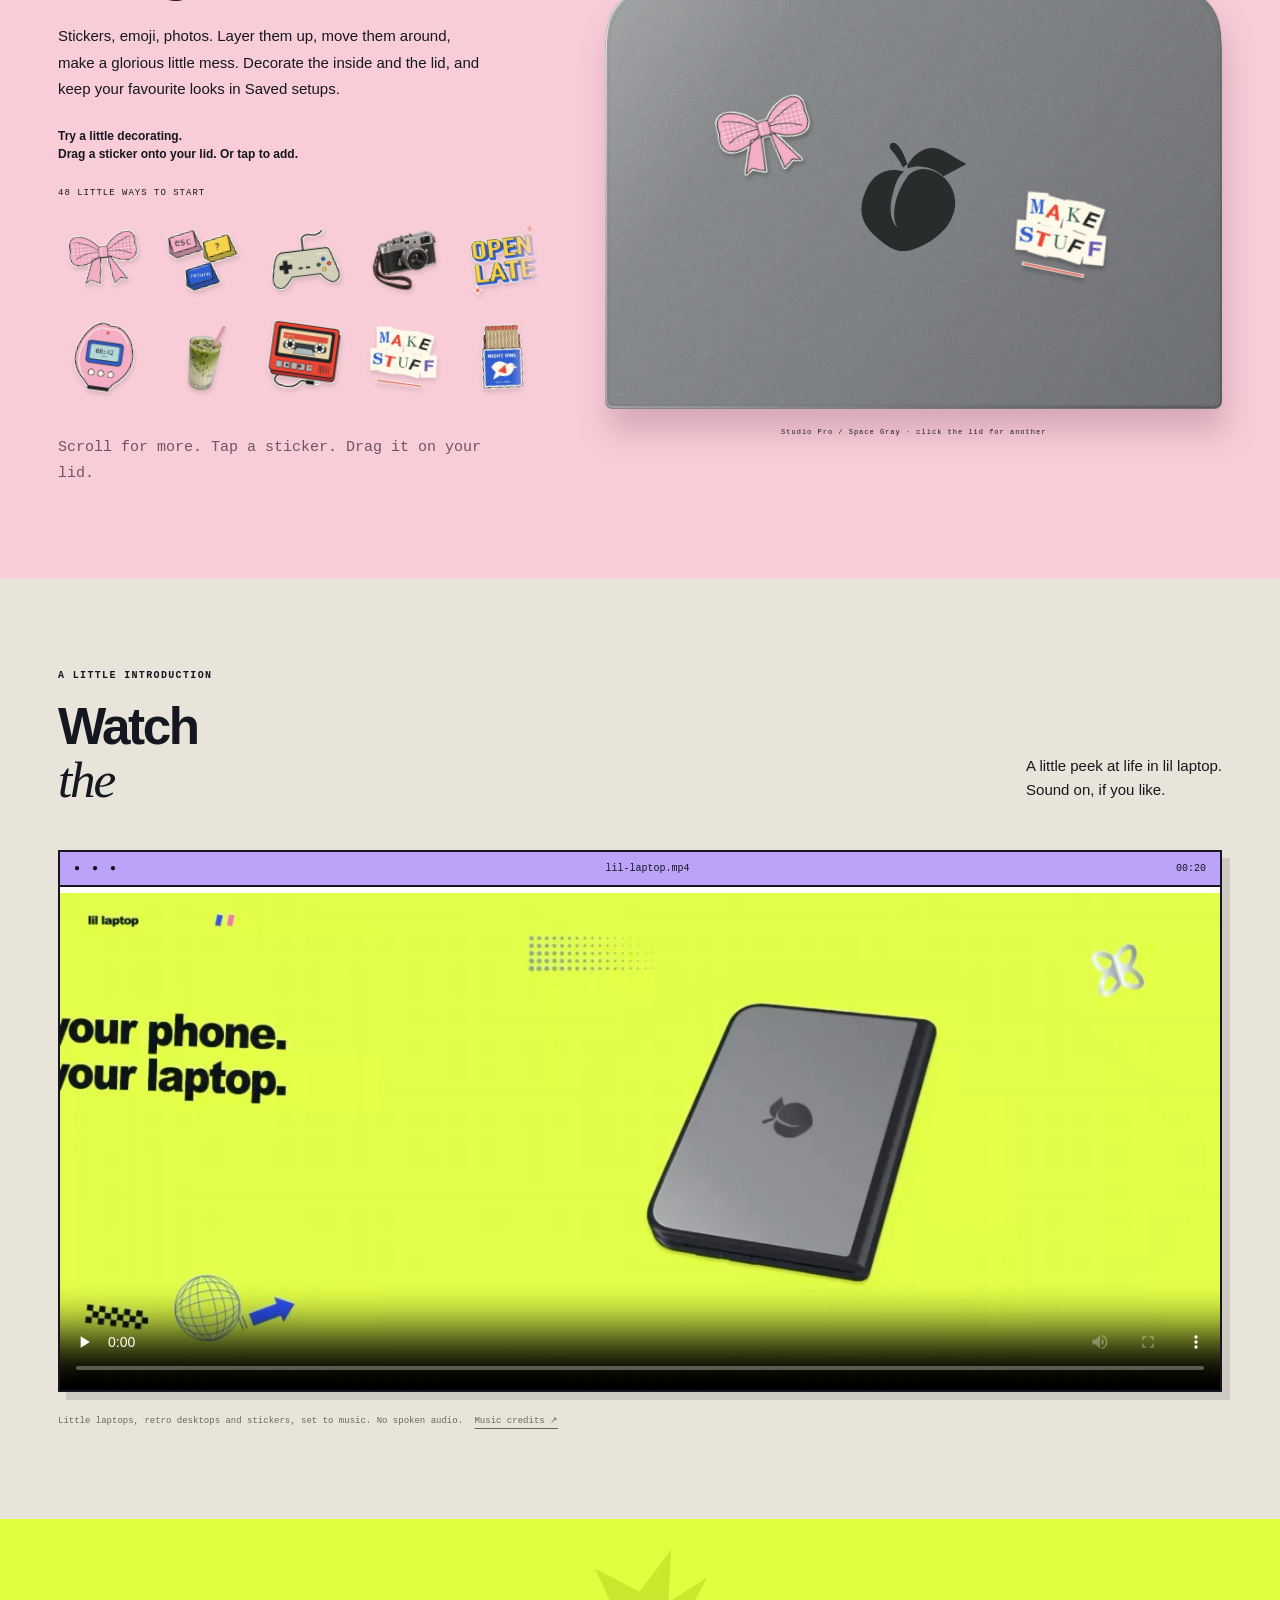
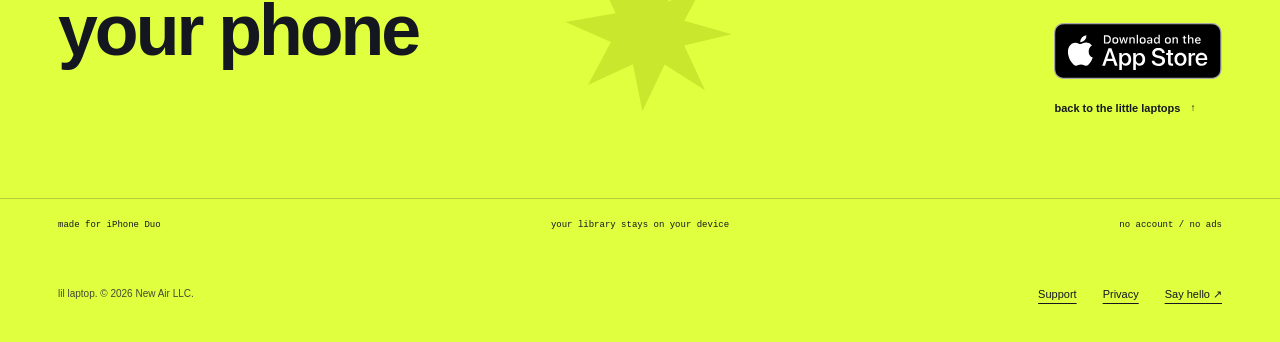
==== commit e4a9ae7a: "Smooth compact QR shadow through the hover handoff Fade from transparent to the current compact or h" ====
--- a/index.html
+++ b/index.html
@@ -3,7 +3,7 @@
 <meta name="description" content="Turn your iPhone Duo into your own little laptop. Explore the collection, flip over their lids, and make room for notes, doodles, music and a little personality.">
 <meta name="theme-color" content="#dfff3f"><meta http-equiv="Content-Security-Policy" content="default-src 'none'; style-src 'self' 'unsafe-inline'; script-src 'self'; img-src 'self'; media-src 'self'; frame-src https://platform.twitter.com; base-uri 'none'; form-action 'none'">
 <meta property="og:type" content="website"><meta property="og:title" content="lil laptop — old soul. new screen."><meta property="og:description" content="Laptop looks. Your own little world on iPhone Duo."><meta property="og:url" content="https://sentry93.github.io/lil-laptop/"><meta property="og:image" content="https://sentry93.github.io/lil-laptop/social.jpg?v=20261019-three-windows"><meta name="twitter:card" content="summary_large_image">
-<link rel="canonical" href="https://sentry93.github.io/lil-laptop/"><link rel="icon" href="icon-32.png" sizes="32x32"><link rel="apple-touch-icon" href="icon-180.png"><link rel="stylesheet" href="style.css?v=20261020-qr-shadow"><link rel="preload" href="hero-snow-open.webp?v=20261019-three-windows" as="image" fetchpriority="high"><script src="site.js?v=20261020-qr-shadow" defer></script><title>lil laptop — oh hello. again.</title><noscript><style>.hero-art[data-loading=true]{visibility:visible}</style></noscript><link rel="stylesheet" href="video-backup.css?v=20261020-backup"><script src="video-backup-config.js?v=20261020-backup" defer></script><script src="video-backup.js?v=20261020-backup" defer></script></head>
+<link rel="canonical" href="https://sentry93.github.io/lil-laptop/"><link rel="icon" href="icon-32.png" sizes="32x32"><link rel="apple-touch-icon" href="icon-180.png"><link rel="stylesheet" href="style.css?v=20261020-qr-shadow-hover"><link rel="preload" href="hero-snow-open.webp?v=20261019-three-windows" as="image" fetchpriority="high"><script src="site.js?v=20261020-qr-shadow-hover" defer></script><title>lil laptop — oh hello. again.</title><noscript><style>.hero-art[data-loading=true]{visibility:visible}</style></noscript><link rel="stylesheet" href="video-backup.css?v=20261020-backup"><script src="video-backup-config.js?v=20261020-backup" defer></script><script src="video-backup.js?v=20261020-backup" defer></script></head>
 <body><a class="skip" href="#main">Skip to content</a>
 <header class="site-header"><div class="wrap nav-inner"><a class="brand" href="./" aria-label="lil laptop home"><span class="nav-icon" aria-hidden="true"><span class="app-icon-shell"><img src="lil-laptop-app-icon-1024.png" width="28" height="28" alt="" draggable="false"></span></span><span class="wordmark">lil laptop</span></a><nav aria-label="Main"><a href="#collection">the laptops</a><a href="#customize">make it yours</a><div class="nav-download"><a class="app-store-badge" href="https://apps.apple.com/us/app/lil-laptop/id6824160964" aria-label="Download lil laptop on the App Store"><svg aria-hidden="true" focusable="false" xmlns="http://www.w3.org/2000/svg" width="119.66407" height="40" viewBox="0 0 119.66407 40"><g><g><g><path d="M110.13477,0H9.53468c-.3667,0-.729,0-1.09473.002-.30615.002-.60986.00781-.91895.0127A13.21476,13.21476,0,0,0,5.5171.19141a6.66509,6.66509,0,0,0-1.90088.627A6.43779,6.43779,0,0,0,1.99757,1.99707,6.25844,6.25844,0,0,0,.81935,3.61816a6.60119,6.60119,0,0,0-.625,1.90332,12.993,12.993,0,0,0-.1792,2.002C.00587,7.83008.00489,8.1377,0,8.44434V31.5586c.00489.3105.00587.6113.01515.9219a12.99232,12.99232,0,0,0,.1792,2.0019,6.58756,6.58756,0,0,0,.625,1.9043A6.20778,6.20778,0,0,0,1.99757,38.001a6.27445,6.27445,0,0,0,1.61865,1.1787,6.70082,6.70082,0,0,0,1.90088.6308,13.45514,13.45514,0,0,0,2.0039.1768c.30909.0068.6128.0107.91895.0107C8.80567,40,9.168,40,9.53468,40H110.13477c.3594,0,.7246,0,1.084-.002.3047,0,.6172-.0039.9219-.0107a13.279,13.279,0,0,0,2-.1768,6.80432,6.80432,0,0,0,1.9082-.6308,6.27742,6.27742,0,0,0,1.6172-1.1787,6.39482,6.39482,0,0,0,1.1816-1.6143,6.60413,6.60413,0,0,0,.6191-1.9043,13.50643,13.50643,0,0,0,.1856-2.0019c.0039-.3106.0039-.6114.0039-.9219.0078-.3633.0078-.7246.0078-1.0938V9.53613c0-.36621,0-.72949-.0078-1.09179,0-.30664,0-.61426-.0039-.9209a13.5071,13.5071,0,0,0-.1856-2.002,6.6177,6.6177,0,0,0-.6191-1.90332,6.46619,6.46619,0,0,0-2.7988-2.7998,6.76754,6.76754,0,0,0-1.9082-.627,13.04394,13.04394,0,0,0-2-.17676c-.3047-.00488-.6172-.01074-.9219-.01269-.3594-.002-.7246-.002-1.084-.002Z" style="fill: #a6a6a6"/><path d="M8.44483,39.125c-.30468,0-.602-.0039-.90429-.0107a12.68714,12.68714,0,0,1-1.86914-.1631,5.88381,5.88381,0,0,1-1.65674-.5479,5.40573,5.40573,0,0,1-1.397-1.0166,5.32082,5.32082,0,0,1-1.02051-1.3965,5.72186,5.72186,0,0,1-.543-1.6572,12.41351,12.41351,0,0,1-.1665-1.875c-.00634-.2109-.01464-.9131-.01464-.9131V8.44434S.88185,7.75293.8877,7.5498a12.37039,12.37039,0,0,1,.16553-1.87207,5.7555,5.7555,0,0,1,.54346-1.6621A5.37349,5.37349,0,0,1,2.61183,2.61768,5.56543,5.56543,0,0,1,4.01417,1.59521a5.82309,5.82309,0,0,1,1.65332-.54394A12.58589,12.58589,0,0,1,7.543.88721L8.44532.875H111.21387l.9131.0127a12.38493,12.38493,0,0,1,1.8584.16259,5.93833,5.93833,0,0,1,1.6709.54785,5.59374,5.59374,0,0,1,2.415,2.41993,5.76267,5.76267,0,0,1,.5352,1.64892,12.995,12.995,0,0,1,.1738,1.88721c.0029.2832.0029.5874.0029.89014.0079.375.0079.73193.0079,1.09179V30.4648c0,.3633,0,.7178-.0079,1.0752,0,.3252,0,.6231-.0039.9297a12.73126,12.73126,0,0,1-.1709,1.8535,5.739,5.739,0,0,1-.54,1.67,5.48029,5.48029,0,0,1-1.0156,1.3857,5.4129,5.4129,0,0,1-1.3994,1.0225,5.86168,5.86168,0,0,1-1.668.5498,12.54218,12.54218,0,0,1-1.8692.1631c-.2929.0068-.5996.0107-.8974.0107l-1.084.002Z"/></g><g data-name="&lt;Group&gt;"><g data-name="&lt;Group&gt;"><g data-name="&lt;Group&gt;"><path data-name="&lt;Path&gt;" d="M24.76888,20.30068a4.94881,4.94881,0,0,1,2.35656-4.15206,5.06566,5.06566,0,0,0-3.99116-2.15768c-1.67924-.17626-3.30719,1.00483-4.1629,1.00483-.87227,0-2.18977-.98733-3.6085-.95814a5.31529,5.31529,0,0,0-4.47292,2.72787c-1.934,3.34842-.49141,8.26947,1.3612,10.97608.9269,1.32535,2.01018,2.8058,3.42763,2.7533,1.38706-.05753,1.9051-.88448,3.5794-.88448,1.65876,0,2.14479.88448,3.591.8511,1.48838-.02416,2.42613-1.33124,3.32051-2.66914a10.962,10.962,0,0,0,1.51842-3.09251A4.78205,4.78205,0,0,1,24.76888,20.30068Z" style="fill: #fff"/><path data-name="&lt;Path&gt;" d="M22.03725,12.21089a4.87248,4.87248,0,0,0,1.11452-3.49062,4.95746,4.95746,0,0,0-3.20758,1.65961,4.63634,4.63634,0,0,0-1.14371,3.36139A4.09905,4.09905,0,0,0,22.03725,12.21089Z" style="fill: #fff"/></g></g><g><path d="M42.30227,27.13965h-4.7334l-1.13672,3.35645H34.42727l4.4834-12.418h2.083l4.4834,12.418H43.438ZM38.0591,25.59082h3.752l-1.84961-5.44727h-.05176Z" style="fill: #fff"/><path d="M55.15969,25.96973c0,2.81348-1.50586,4.62109-3.77832,4.62109a3.0693,3.0693,0,0,1-2.84863-1.584h-.043v4.48438h-1.8584V21.44238H48.4302v1.50586h.03418a3.21162,3.21162,0,0,1,2.88281-1.60059C53.645,21.34766,55.15969,23.16406,55.15969,25.96973Zm-1.91016,0c0-1.833-.94727-3.03809-2.39258-3.03809-1.41992,0-2.375,1.23047-2.375,3.03809,0,1.82422.95508,3.0459,2.375,3.0459C52.30227,29.01563,53.24953,27.81934,53.24953,25.96973Z" style="fill: #fff"/><path d="M65.12453,25.96973c0,2.81348-1.50586,4.62109-3.77832,4.62109a3.0693,3.0693,0,0,1-2.84863-1.584h-.043v4.48438h-1.8584V21.44238H58.395v1.50586h.03418A3.21162,3.21162,0,0,1,61.312,21.34766C63.60988,21.34766,65.12453,23.16406,65.12453,25.96973Zm-1.91016,0c0-1.833-.94727-3.03809-2.39258-3.03809-1.41992,0-2.375,1.23047-2.375,3.03809,0,1.82422.95508,3.0459,2.375,3.0459C62.26711,29.01563,63.21438,27.81934,63.21438,25.96973Z" style="fill: #fff"/><path d="M71.71047,27.03613c.1377,1.23145,1.334,2.04,2.96875,2.04,1.56641,0,2.69336-.80859,2.69336-1.91895,0-.96387-.67969-1.541-2.28906-1.93652l-1.60937-.3877c-2.28027-.55078-3.33887-1.61719-3.33887-3.34766,0-2.14258,1.86719-3.61426,4.51855-3.61426,2.624,0,4.42285,1.47168,4.4834,3.61426h-1.876c-.1123-1.23926-1.13672-1.9873-2.63379-1.9873s-2.52148.75684-2.52148,1.8584c0,.87793.6543,1.39453,2.25488,1.79l1.36816.33594c2.54785.60254,3.60645,1.626,3.60645,3.44238,0,2.32324-1.85059,3.77832-4.79395,3.77832-2.75391,0-4.61328-1.4209-4.7334-3.667Z" style="fill: #fff"/><path d="M83.34621,19.2998v2.14258h1.72168v1.47168H83.34621v4.99121c0,.77539.34473,1.13672,1.10156,1.13672a5.80752,5.80752,0,0,0,.61133-.043v1.46289a5.10351,5.10351,0,0,1-1.03223.08594c-1.833,0-2.54785-.68848-2.54785-2.44434V22.91406H80.16262V21.44238H81.479V19.2998Z" style="fill: #fff"/><path d="M86.065,25.96973c0-2.84863,1.67773-4.63867,4.29395-4.63867,2.625,0,4.29492,1.79,4.29492,4.63867,0,2.85645-1.66113,4.63867-4.29492,4.63867C87.72609,30.6084,86.065,28.82617,86.065,25.96973Zm6.69531,0c0-1.9541-.89551-3.10742-2.40137-3.10742s-2.40039,1.16211-2.40039,3.10742c0,1.96191.89453,3.10645,2.40039,3.10645S92.76027,27.93164,92.76027,25.96973Z" style="fill: #fff"/><path d="M96.18606,21.44238h1.77246v1.541h.043a2.1594,2.1594,0,0,1,2.17773-1.63574,2.86616,2.86616,0,0,1,.63672.06934v1.73828a2.59794,2.59794,0,0,0-.835-.1123,1.87264,1.87264,0,0,0-1.93652,2.083v5.37012h-1.8584Z" style="fill: #fff"/><path d="M109.3843,27.83691c-.25,1.64355-1.85059,2.77148-3.89844,2.77148-2.63379,0-4.26855-1.76465-4.26855-4.5957,0-2.83984,1.64355-4.68164,4.19043-4.68164,2.50488,0,4.08008,1.7207,4.08008,4.46582v.63672h-6.39453v.1123a2.358,2.358,0,0,0,2.43555,2.56445,2.04834,2.04834,0,0,0,2.09082-1.27344Zm-6.28223-2.70215h4.52637a2.1773,2.1773,0,0,0-2.2207-2.29785A2.292,2.292,0,0,0,103.10207,25.13477Z" style="fill: #fff"/></g></g></g><g data-name="&lt;Group&gt;"><g><path d="M37.82619,8.731a2.63964,2.63964,0,0,1,2.80762,2.96484c0,1.90625-1.03027,3.002-2.80762,3.002H35.67092V8.731Zm-1.22852,5.123h1.125a1.87588,1.87588,0,0,0,1.96777-2.146,1.881,1.881,0,0,0-1.96777-2.13379h-1.125Z" style="fill: #fff"/><path d="M41.68068,12.44434a2.13323,2.13323,0,1,1,4.24707,0,2.13358,2.13358,0,1,1-4.24707,0Zm3.333,0c0-.97607-.43848-1.54687-1.208-1.54687-.77246,0-1.207.5708-1.207,1.54688,0,.98389.43457,1.55029,1.207,1.55029C44.57522,13.99463,45.01369,13.42432,45.01369,12.44434Z" style="fill: #fff"/><path d="M51.57326,14.69775h-.92187l-.93066-3.31641h-.07031l-.92676,3.31641h-.91309l-1.24121-4.50293h.90137l.80664,3.436h.06641l.92578-3.436h.85254l.92578,3.436h.07031l.80273-3.436h.88867Z" style="fill: #fff"/><path d="M53.85354,10.19482H54.709v.71533h.06641a1.348,1.348,0,0,1,1.34375-.80225,1.46456,1.46456,0,0,1,1.55859,1.6748v2.915h-.88867V12.00586c0-.72363-.31445-1.0835-.97168-1.0835a1.03294,1.03294,0,0,0-1.0752,1.14111v2.63428h-.88867Z" style="fill: #fff"/><path d="M59.09377,8.437h.88867v6.26074h-.88867Z" style="fill: #fff"/><path d="M61.21779,12.44434a2.13346,2.13346,0,1,1,4.24756,0,2.1338,2.1338,0,1,1-4.24756,0Zm3.333,0c0-.97607-.43848-1.54687-1.208-1.54687-.77246,0-1.207.5708-1.207,1.54688,0,.98389.43457,1.55029,1.207,1.55029C64.11232,13.99463,64.5508,13.42432,64.5508,12.44434Z" style="fill: #fff"/><path d="M66.4009,13.42432c0-.81055.60352-1.27783,1.6748-1.34424l1.21973-.07031v-.38867c0-.47559-.31445-.74414-.92187-.74414-.49609,0-.83984.18213-.93848.50049h-.86035c.09082-.77344.81836-1.26953,1.83984-1.26953,1.12891,0,1.76563.562,1.76563,1.51318v3.07666h-.85547v-.63281h-.07031a1.515,1.515,0,0,1-1.35254.707A1.36026,1.36026,0,0,1,66.4009,13.42432Zm2.89453-.38477v-.37646l-1.09961.07031c-.62012.0415-.90137.25244-.90137.64941,0,.40527.35156.64111.835.64111A1.0615,1.0615,0,0,0,69.29543,13.03955Z" style="fill: #fff"/><path d="M71.34816,12.44434c0-1.42285.73145-2.32422,1.86914-2.32422a1.484,1.484,0,0,1,1.38086.79h.06641V8.437h.88867v6.26074h-.85156v-.71143h-.07031a1.56284,1.56284,0,0,1-1.41406.78564C72.0718,14.772,71.34816,13.87061,71.34816,12.44434Zm.918,0c0,.95508.4502,1.52979,1.20313,1.52979.749,0,1.21191-.583,1.21191-1.52588,0-.93848-.46777-1.52979-1.21191-1.52979C72.72121,10.91846,72.26613,11.49707,72.26613,12.44434Z" style="fill: #fff"/><path d="M79.23,12.44434a2.13323,2.13323,0,1,1,4.24707,0,2.13358,2.13358,0,1,1-4.24707,0Zm3.333,0c0-.97607-.43848-1.54687-1.208-1.54687-.77246,0-1.207.5708-1.207,1.54688,0,.98389.43457,1.55029,1.207,1.55029C82.12453,13.99463,82.563,13.42432,82.563,12.44434Z" style="fill: #fff"/><path d="M84.66945,10.19482h.85547v.71533h.06641a1.348,1.348,0,0,1,1.34375-.80225,1.46456,1.46456,0,0,1,1.55859,1.6748v2.915H87.605V12.00586c0-.72363-.31445-1.0835-.97168-1.0835a1.03294,1.03294,0,0,0-1.0752,1.14111v2.63428h-.88867Z" style="fill: #fff"/><path d="M93.51516,9.07373v1.1416h.97559v.74854h-.97559V13.2793c0,.47168.19434.67822.63672.67822a2.96657,2.96657,0,0,0,.33887-.02051v.74023a2.9155,2.9155,0,0,1-.4834.04541c-.98828,0-1.38184-.34766-1.38184-1.21582v-2.543h-.71484v-.74854h.71484V9.07373Z" style="fill: #fff"/><path d="M95.70461,8.437h.88086v2.48145h.07031a1.3856,1.3856,0,0,1,1.373-.80664,1.48339,1.48339,0,0,1,1.55078,1.67871v2.90723H98.69v-2.688c0-.71924-.335-1.0835-.96289-1.0835a1.05194,1.05194,0,0,0-1.13379,1.1416v2.62988h-.88867Z" style="fill: #fff"/><path d="M104.76125,13.48193a1.828,1.828,0,0,1-1.95117,1.30273A2.04531,2.04531,0,0,1,100.73,12.46045a2.07685,2.07685,0,0,1,2.07617-2.35254c1.25293,0,2.00879.856,2.00879,2.27V12.688h-3.17969v.0498a1.1902,1.1902,0,0,0,1.19922,1.29,1.07934,1.07934,0,0,0,1.07129-.5459Zm-3.126-1.45117h2.27441a1.08647,1.08647,0,0,0-1.1084-1.1665A1.15162,1.15162,0,0,0,101.63527,12.03076Z" style="fill: #fff"/></g></g></g></svg></a></div></nav></div></header>
 <main id="main">
@@ -48,4 +48,4 @@
 <section class="film-section section-space" id="watch"><div class="wrap"><div class="section-heading reveal"><div><p class="eyebrow">A LITTLE INTRODUCTION</p><h2>Watch<br><em>the lil film</em></h2></div><p>A little peek at life in lil laptop.<br>Sound on, if you like.</p></div><div class="video-frame reveal" id="trailer-frame" data-video-provider="self"><div class="film-bar"><span>● ● ●</span><span data-video-filename>lil-laptop.mp4</span><span data-video-duration>00:20</span></div><video controls playsinline preload="none" poster="trailer-poster.jpg" width="1280" height="548" aria-label="lil laptop trailer" aria-describedby="film-description"><source src="lil-laptop-trailer.mp4" type="video/mp4"><p><a href="lil-laptop-trailer.mp4">Watch the trailer</a>.</p></video></div><p class="film-caption" id="film-description">Little laptops, retro desktops and stickers, set to music. No spoken audio. <a href="video-credits.txt">Music credits ↗</a> <a id="x-video-backup-link" hidden target="_blank" rel="noopener noreferrer">Watch on X ↗</a></p><template id="x-video-backup-template"><div class="x-video-backup"><iframe title="lil laptop video on X" allow="autoplay; fullscreen; picture-in-picture" allowfullscreen></iframe></div></template></div></section>
 <section class="closer"><div class="wrap closer-inner"><div class="closer-star" aria-hidden="true"><svg viewBox="0 0 100 100" aria-hidden="true"><path d="M50 2 57 32 75 12 69 40 98 40 73 54 92 76 65 68 60 98 47 73 25 92 31 64 2 60 29 47 10 25 39 31Z" fill="currentColor"/></svg></div><div class="closer-copy"><h2>your phone's<br><em>alter ego.</em></h2></div><div class="closer-download"><div class="app-store-cta"><a class="app-store-badge" href="https://apps.apple.com/us/app/lil-laptop/id6824160964" aria-label="Download lil laptop on the App Store"><svg aria-hidden="true" focusable="false" xmlns="http://www.w3.org/2000/svg" width="119.66407" height="40" viewBox="0 0 119.66407 40"><g><g><g><path d="M110.13477,0H9.53468c-.3667,0-.729,0-1.09473.002-.30615.002-.60986.00781-.91895.0127A13.21476,13.21476,0,0,0,5.5171.19141a6.66509,6.66509,0,0,0-1.90088.627A6.43779,6.43779,0,0,0,1.99757,1.99707,6.25844,6.25844,0,0,0,.81935,3.61816a6.60119,6.60119,0,0,0-.625,1.90332,12.993,12.993,0,0,0-.1792,2.002C.00587,7.83008.00489,8.1377,0,8.44434V31.5586c.00489.3105.00587.6113.01515.9219a12.99232,12.99232,0,0,0,.1792,2.0019,6.58756,6.58756,0,0,0,.625,1.9043A6.20778,6.20778,0,0,0,1.99757,38.001a6.27445,6.27445,0,0,0,1.61865,1.1787,6.70082,6.70082,0,0,0,1.90088.6308,13.45514,13.45514,0,0,0,2.0039.1768c.30909.0068.6128.0107.91895.0107C8.80567,40,9.168,40,9.53468,40H110.13477c.3594,0,.7246,0,1.084-.002.3047,0,.6172-.0039.9219-.0107a13.279,13.279,0,0,0,2-.1768,6.80432,6.80432,0,0,0,1.9082-.6308,6.27742,6.27742,0,0,0,1.6172-1.1787,6.39482,6.39482,0,0,0,1.1816-1.6143,6.60413,6.60413,0,0,0,.6191-1.9043,13.50643,13.50643,0,0,0,.1856-2.0019c.0039-.3106.0039-.6114.0039-.9219.0078-.3633.0078-.7246.0078-1.0938V9.53613c0-.36621,0-.72949-.0078-1.09179,0-.30664,0-.61426-.0039-.9209a13.5071,13.5071,0,0,0-.1856-2.002,6.6177,6.6177,0,0,0-.6191-1.90332,6.46619,6.46619,0,0,0-2.7988-2.7998,6.76754,6.76754,0,0,0-1.9082-.627,13.04394,13.04394,0,0,0-2-.17676c-.3047-.00488-.6172-.01074-.9219-.01269-.3594-.002-.7246-.002-1.084-.002Z" style="fill: #a6a6a6"/><path d="M8.44483,39.125c-.30468,0-.602-.0039-.90429-.0107a12.68714,12.68714,0,0,1-1.86914-.1631,5.88381,5.88381,0,0,1-1.65674-.5479,5.40573,5.40573,0,0,1-1.397-1.0166,5.32082,5.32082,0,0,1-1.02051-1.3965,5.72186,5.72186,0,0,1-.543-1.6572,12.41351,12.41351,0,0,1-.1665-1.875c-.00634-.2109-.01464-.9131-.01464-.9131V8.44434S.88185,7.75293.8877,7.5498a12.37039,12.37039,0,0,1,.16553-1.87207,5.7555,5.7555,0,0,1,.54346-1.6621A5.37349,5.37349,0,0,1,2.61183,2.61768,5.56543,5.56543,0,0,1,4.01417,1.59521a5.82309,5.82309,0,0,1,1.65332-.54394A12.58589,12.58589,0,0,1,7.543.88721L8.44532.875H111.21387l.9131.0127a12.38493,12.38493,0,0,1,1.8584.16259,5.93833,5.93833,0,0,1,1.6709.54785,5.59374,5.59374,0,0,1,2.415,2.41993,5.76267,5.76267,0,0,1,.5352,1.64892,12.995,12.995,0,0,1,.1738,1.88721c.0029.2832.0029.5874.0029.89014.0079.375.0079.73193.0079,1.09179V30.4648c0,.3633,0,.7178-.0079,1.0752,0,.3252,0,.6231-.0039.9297a12.73126,12.73126,0,0,1-.1709,1.8535,5.739,5.739,0,0,1-.54,1.67,5.48029,5.48029,0,0,1-1.0156,1.3857,5.4129,5.4129,0,0,1-1.3994,1.0225,5.86168,5.86168,0,0,1-1.668.5498,12.54218,12.54218,0,0,1-1.8692.1631c-.2929.0068-.5996.0107-.8974.0107l-1.084.002Z"/></g><g data-name="&lt;Group&gt;"><g data-name="&lt;Group&gt;"><g data-name="&lt;Group&gt;"><path data-name="&lt;Path&gt;" d="M24.76888,20.30068a4.94881,4.94881,0,0,1,2.35656-4.15206,5.06566,5.06566,0,0,0-3.99116-2.15768c-1.67924-.17626-3.30719,1.00483-4.1629,1.00483-.87227,0-2.18977-.98733-3.6085-.95814a5.31529,5.31529,0,0,0-4.47292,2.72787c-1.934,3.34842-.49141,8.26947,1.3612,10.97608.9269,1.32535,2.01018,2.8058,3.42763,2.7533,1.38706-.05753,1.9051-.88448,3.5794-.88448,1.65876,0,2.14479.88448,3.591.8511,1.48838-.02416,2.42613-1.33124,3.32051-2.66914a10.962,10.962,0,0,0,1.51842-3.09251A4.78205,4.78205,0,0,1,24.76888,20.30068Z" style="fill: #fff"/><path data-name="&lt;Path&gt;" d="M22.03725,12.21089a4.87248,4.87248,0,0,0,1.11452-3.49062,4.95746,4.95746,0,0,0-3.20758,1.65961,4.63634,4.63634,0,0,0-1.14371,3.36139A4.09905,4.09905,0,0,0,22.03725,12.21089Z" style="fill: #fff"/></g></g><g><path d="M42.30227,27.13965h-4.7334l-1.13672,3.35645H34.42727l4.4834-12.418h2.083l4.4834,12.418H43.438ZM38.0591,25.59082h3.752l-1.84961-5.44727h-.05176Z" style="fill: #fff"/><path d="M55.15969,25.96973c0,2.81348-1.50586,4.62109-3.77832,4.62109a3.0693,3.0693,0,0,1-2.84863-1.584h-.043v4.48438h-1.8584V21.44238H48.4302v1.50586h.03418a3.21162,3.21162,0,0,1,2.88281-1.60059C53.645,21.34766,55.15969,23.16406,55.15969,25.96973Zm-1.91016,0c0-1.833-.94727-3.03809-2.39258-3.03809-1.41992,0-2.375,1.23047-2.375,3.03809,0,1.82422.95508,3.0459,2.375,3.0459C52.30227,29.01563,53.24953,27.81934,53.24953,25.96973Z" style="fill: #fff"/><path d="M65.12453,25.96973c0,2.81348-1.50586,4.62109-3.77832,4.62109a3.0693,3.0693,0,0,1-2.84863-1.584h-.043v4.48438h-1.8584V21.44238H58.395v1.50586h.03418A3.21162,3.21162,0,0,1,61.312,21.34766C63.60988,21.34766,65.12453,23.16406,65.12453,25.96973Zm-1.91016,0c0-1.833-.94727-3.03809-2.39258-3.03809-1.41992,0-2.375,1.23047-2.375,3.03809,0,1.82422.95508,3.0459,2.375,3.0459C62.26711,29.01563,63.21438,27.81934,63.21438,25.96973Z" style="fill: #fff"/><path d="M71.71047,27.03613c.1377,1.23145,1.334,2.04,2.96875,2.04,1.56641,0,2.69336-.80859,2.69336-1.91895,0-.96387-.67969-1.541-2.28906-1.93652l-1.60937-.3877c-2.28027-.55078-3.33887-1.61719-3.33887-3.34766,0-2.14258,1.86719-3.61426,4.51855-3.61426,2.624,0,4.42285,1.47168,4.4834,3.61426h-1.876c-.1123-1.23926-1.13672-1.9873-2.63379-1.9873s-2.52148.75684-2.52148,1.8584c0,.87793.6543,1.39453,2.25488,1.79l1.36816.33594c2.54785.60254,3.60645,1.626,3.60645,3.44238,0,2.32324-1.85059,3.77832-4.79395,3.77832-2.75391,0-4.61328-1.4209-4.7334-3.667Z" style="fill: #fff"/><path d="M83.34621,19.2998v2.14258h1.72168v1.47168H83.34621v4.99121c0,.77539.34473,1.13672,1.10156,1.13672a5.80752,5.80752,0,0,0,.61133-.043v1.46289a5.10351,5.10351,0,0,1-1.03223.08594c-1.833,0-2.54785-.68848-2.54785-2.44434V22.91406H80.16262V21.44238H81.479V19.2998Z" style="fill: #fff"/><path d="M86.065,25.96973c0-2.84863,1.67773-4.63867,4.29395-4.63867,2.625,0,4.29492,1.79,4.29492,4.63867,0,2.85645-1.66113,4.63867-4.29492,4.63867C87.72609,30.6084,86.065,28.82617,86.065,25.96973Zm6.69531,0c0-1.9541-.89551-3.10742-2.40137-3.10742s-2.40039,1.16211-2.40039,3.10742c0,1.96191.89453,3.10645,2.40039,3.10645S92.76027,27.93164,92.76027,25.96973Z" style="fill: #fff"/><path d="M96.18606,21.44238h1.77246v1.541h.043a2.1594,2.1594,0,0,1,2.17773-1.63574,2.86616,2.86616,0,0,1,.63672.06934v1.73828a2.59794,2.59794,0,0,0-.835-.1123,1.87264,1.87264,0,0,0-1.93652,2.083v5.37012h-1.8584Z" style="fill: #fff"/><path d="M109.3843,27.83691c-.25,1.64355-1.85059,2.77148-3.89844,2.77148-2.63379,0-4.26855-1.76465-4.26855-4.5957,0-2.83984,1.64355-4.68164,4.19043-4.68164,2.50488,0,4.08008,1.7207,4.08008,4.46582v.63672h-6.39453v.1123a2.358,2.358,0,0,0,2.43555,2.56445,2.04834,2.04834,0,0,0,2.09082-1.27344Zm-6.28223-2.70215h4.52637a2.1773,2.1773,0,0,0-2.2207-2.29785A2.292,2.292,0,0,0,103.10207,25.13477Z" style="fill: #fff"/></g></g></g><g data-name="&lt;Group&gt;"><g><path d="M37.82619,8.731a2.63964,2.63964,0,0,1,2.80762,2.96484c0,1.90625-1.03027,3.002-2.80762,3.002H35.67092V8.731Zm-1.22852,5.123h1.125a1.87588,1.87588,0,0,0,1.96777-2.146,1.881,1.881,0,0,0-1.96777-2.13379h-1.125Z" style="fill: #fff"/><path d="M41.68068,12.44434a2.13323,2.13323,0,1,1,4.24707,0,2.13358,2.13358,0,1,1-4.24707,0Zm3.333,0c0-.97607-.43848-1.54687-1.208-1.54687-.77246,0-1.207.5708-1.207,1.54688,0,.98389.43457,1.55029,1.207,1.55029C44.57522,13.99463,45.01369,13.42432,45.01369,12.44434Z" style="fill: #fff"/><path d="M51.57326,14.69775h-.92187l-.93066-3.31641h-.07031l-.92676,3.31641h-.91309l-1.24121-4.50293h.90137l.80664,3.436h.06641l.92578-3.436h.85254l.92578,3.436h.07031l.80273-3.436h.88867Z" style="fill: #fff"/><path d="M53.85354,10.19482H54.709v.71533h.06641a1.348,1.348,0,0,1,1.34375-.80225,1.46456,1.46456,0,0,1,1.55859,1.6748v2.915h-.88867V12.00586c0-.72363-.31445-1.0835-.97168-1.0835a1.03294,1.03294,0,0,0-1.0752,1.14111v2.63428h-.88867Z" style="fill: #fff"/><path d="M59.09377,8.437h.88867v6.26074h-.88867Z" style="fill: #fff"/><path d="M61.21779,12.44434a2.13346,2.13346,0,1,1,4.24756,0,2.1338,2.1338,0,1,1-4.24756,0Zm3.333,0c0-.97607-.43848-1.54687-1.208-1.54687-.77246,0-1.207.5708-1.207,1.54688,0,.98389.43457,1.55029,1.207,1.55029C64.11232,13.99463,64.5508,13.42432,64.5508,12.44434Z" style="fill: #fff"/><path d="M66.4009,13.42432c0-.81055.60352-1.27783,1.6748-1.34424l1.21973-.07031v-.38867c0-.47559-.31445-.74414-.92187-.74414-.49609,0-.83984.18213-.93848.50049h-.86035c.09082-.77344.81836-1.26953,1.83984-1.26953,1.12891,0,1.76563.562,1.76563,1.51318v3.07666h-.85547v-.63281h-.07031a1.515,1.515,0,0,1-1.35254.707A1.36026,1.36026,0,0,1,66.4009,13.42432Zm2.89453-.38477v-.37646l-1.09961.07031c-.62012.0415-.90137.25244-.90137.64941,0,.40527.35156.64111.835.64111A1.0615,1.0615,0,0,0,69.29543,13.03955Z" style="fill: #fff"/><path d="M71.34816,12.44434c0-1.42285.73145-2.32422,1.86914-2.32422a1.484,1.484,0,0,1,1.38086.79h.06641V8.437h.88867v6.26074h-.85156v-.71143h-.07031a1.56284,1.56284,0,0,1-1.41406.78564C72.0718,14.772,71.34816,13.87061,71.34816,12.44434Zm.918,0c0,.95508.4502,1.52979,1.20313,1.52979.749,0,1.21191-.583,1.21191-1.52588,0-.93848-.46777-1.52979-1.21191-1.52979C72.72121,10.91846,72.26613,11.49707,72.26613,12.44434Z" style="fill: #fff"/><path d="M79.23,12.44434a2.13323,2.13323,0,1,1,4.24707,0,2.13358,2.13358,0,1,1-4.24707,0Zm3.333,0c0-.97607-.43848-1.54687-1.208-1.54687-.77246,0-1.207.5708-1.207,1.54688,0,.98389.43457,1.55029,1.207,1.55029C82.12453,13.99463,82.563,13.42432,82.563,12.44434Z" style="fill: #fff"/><path d="M84.66945,10.19482h.85547v.71533h.06641a1.348,1.348,0,0,1,1.34375-.80225,1.46456,1.46456,0,0,1,1.55859,1.6748v2.915H87.605V12.00586c0-.72363-.31445-1.0835-.97168-1.0835a1.03294,1.03294,0,0,0-1.0752,1.14111v2.63428h-.88867Z" style="fill: #fff"/><path d="M93.51516,9.07373v1.1416h.97559v.74854h-.97559V13.2793c0,.47168.19434.67822.63672.67822a2.96657,2.96657,0,0,0,.33887-.02051v.74023a2.9155,2.9155,0,0,1-.4834.04541c-.98828,0-1.38184-.34766-1.38184-1.21582v-2.543h-.71484v-.74854h.71484V9.07373Z" style="fill: #fff"/><path d="M95.70461,8.437h.88086v2.48145h.07031a1.3856,1.3856,0,0,1,1.373-.80664,1.48339,1.48339,0,0,1,1.55078,1.67871v2.90723H98.69v-2.688c0-.71924-.335-1.0835-.96289-1.0835a1.05194,1.05194,0,0,0-1.13379,1.1416v2.62988h-.88867Z" style="fill: #fff"/><path d="M104.76125,13.48193a1.828,1.828,0,0,1-1.95117,1.30273A2.04531,2.04531,0,0,1,100.73,12.46045a2.07685,2.07685,0,0,1,2.07617-2.35254c1.25293,0,2.00879.856,2.00879,2.27V12.688h-3.17969v.0498a1.1902,1.1902,0,0,0,1.19922,1.29,1.07934,1.07934,0,0,0,1.07129-.5459Zm-3.126-1.45117h2.27441a1.08647,1.08647,0,0,0-1.1084-1.1665A1.15162,1.15162,0,0,0,101.63527,12.03076Z" style="fill: #fff"/></g></g></g></svg></a></div><a class="text-link" href="#collection">back to the little laptops <span aria-hidden="true">↑</span></a></div></div><div class="wrap privacy-strip"><span>made for iPhone Duo</span><span>your library stays on your device</span><span>no account / no ads</span></div></section>
 </main><footer class="site-footer"><div class="wrap footer"><div class="footer-credit"><p><a href="./">lil laptop</a>. © 2026 New Air LLC.</p></div><nav aria-label="More information"><a href="support.html">Support</a><a href="privacy.html">Privacy</a><a href="https://github.com/sentry93/lil-laptop-support/issues">Say hello ↗</a></nav></div></footer>
-<dialog id="qr-dialog" class="qr-dialog" aria-label="Get lil laptop on the App Store"><div class="qr-modal-layout"><div class="qr-modal-badge-slot"></div><div class="qr-modal-code-slot"><div class="qr-modal-icon-slot"></div></div></div></dialog><script src="qr-modal.js?v=20261020-qr-shadow" defer></script></body></html>
+<dialog id="qr-dialog" class="qr-dialog" aria-label="Get lil laptop on the App Store"><div class="qr-modal-layout"><div class="qr-modal-badge-slot"></div><div class="qr-modal-code-slot"><div class="qr-modal-icon-slot"></div></div></div></dialog><script src="qr-modal.js?v=20261020-qr-shadow-hover" defer></script></body></html>
--- a/style.css
+++ b/style.css
@@ -236,7 +236,7 @@
 /* A counter-tilted QR card keeps a full quiet border around the code. */
 .hero-brand-pair{display:flex;align-items:center;width:max-content;margin-bottom:26px}
 .hero-brand-pair .hero-app-icon{margin:0;position:relative;z-index:3}
-.hero-qr{position:relative;z-index:1;display:grid;place-items:center;width:102px;height:102px;padding:12px;margin-left:-3px;border-radius:26px;background:#f2ffd6;box-shadow:3px 6px 2px #14171f1c;transform:rotate(7deg);transition:translate .2s,box-shadow .2s}
+.hero-qr{position:relative;z-index:1;display:grid;place-items:center;width:102px;height:102px;padding:12px;margin-left:-3px;border-radius:26px;background:#f2ffd6;box-shadow:3px 6px 2px #14171f1c;transform:rotate(7deg);transition:translate .2s,box-shadow .3s ease-out}
 .hero-qr img{display:block;width:100%;height:100%;pointer-events:none;user-select:none;-webkit-user-drag:none}
 .hero-qr:hover{translate:0 -3px;box-shadow:4px 9px 3px #14171f22}
 .hero-qr:focus-visible{outline:2px dashed var(--blue);outline-offset:5px}
@@ -288,4 +288,5 @@
 /* The icon rests over the QR's generous bottom quiet border, below every dot. */
 .qr-modal-layout{--icon-size:calc(var(--qr-size)*.23);padding-bottom:calc(var(--icon-size)*.54)}
 .qr-modal-icon-slot{position:absolute;left:50%;top:calc(100% - var(--icon-size)*.46);margin-left:calc(var(--icon-size)*-.5);width:var(--icon-size);height:var(--icon-size);z-index:3;pointer-events:none}
-.qr-dialog .hero-app-icon{display:inline-grid;width:100%;height:100%;margin:0;transform:rotate(-7deg);filter:drop-shadow(2px 6px 3px #10121c35)}+.qr-dialog .hero-app-icon{display:inline-grid;width:100%;height:100%;margin:0;transform:rotate(-7deg);filter:drop-shadow(2px 6px 3px #10121c35)}
+.hero-qr.qr-shadow-restoring{box-shadow:0 0 0 0 #0000;transition:none}
